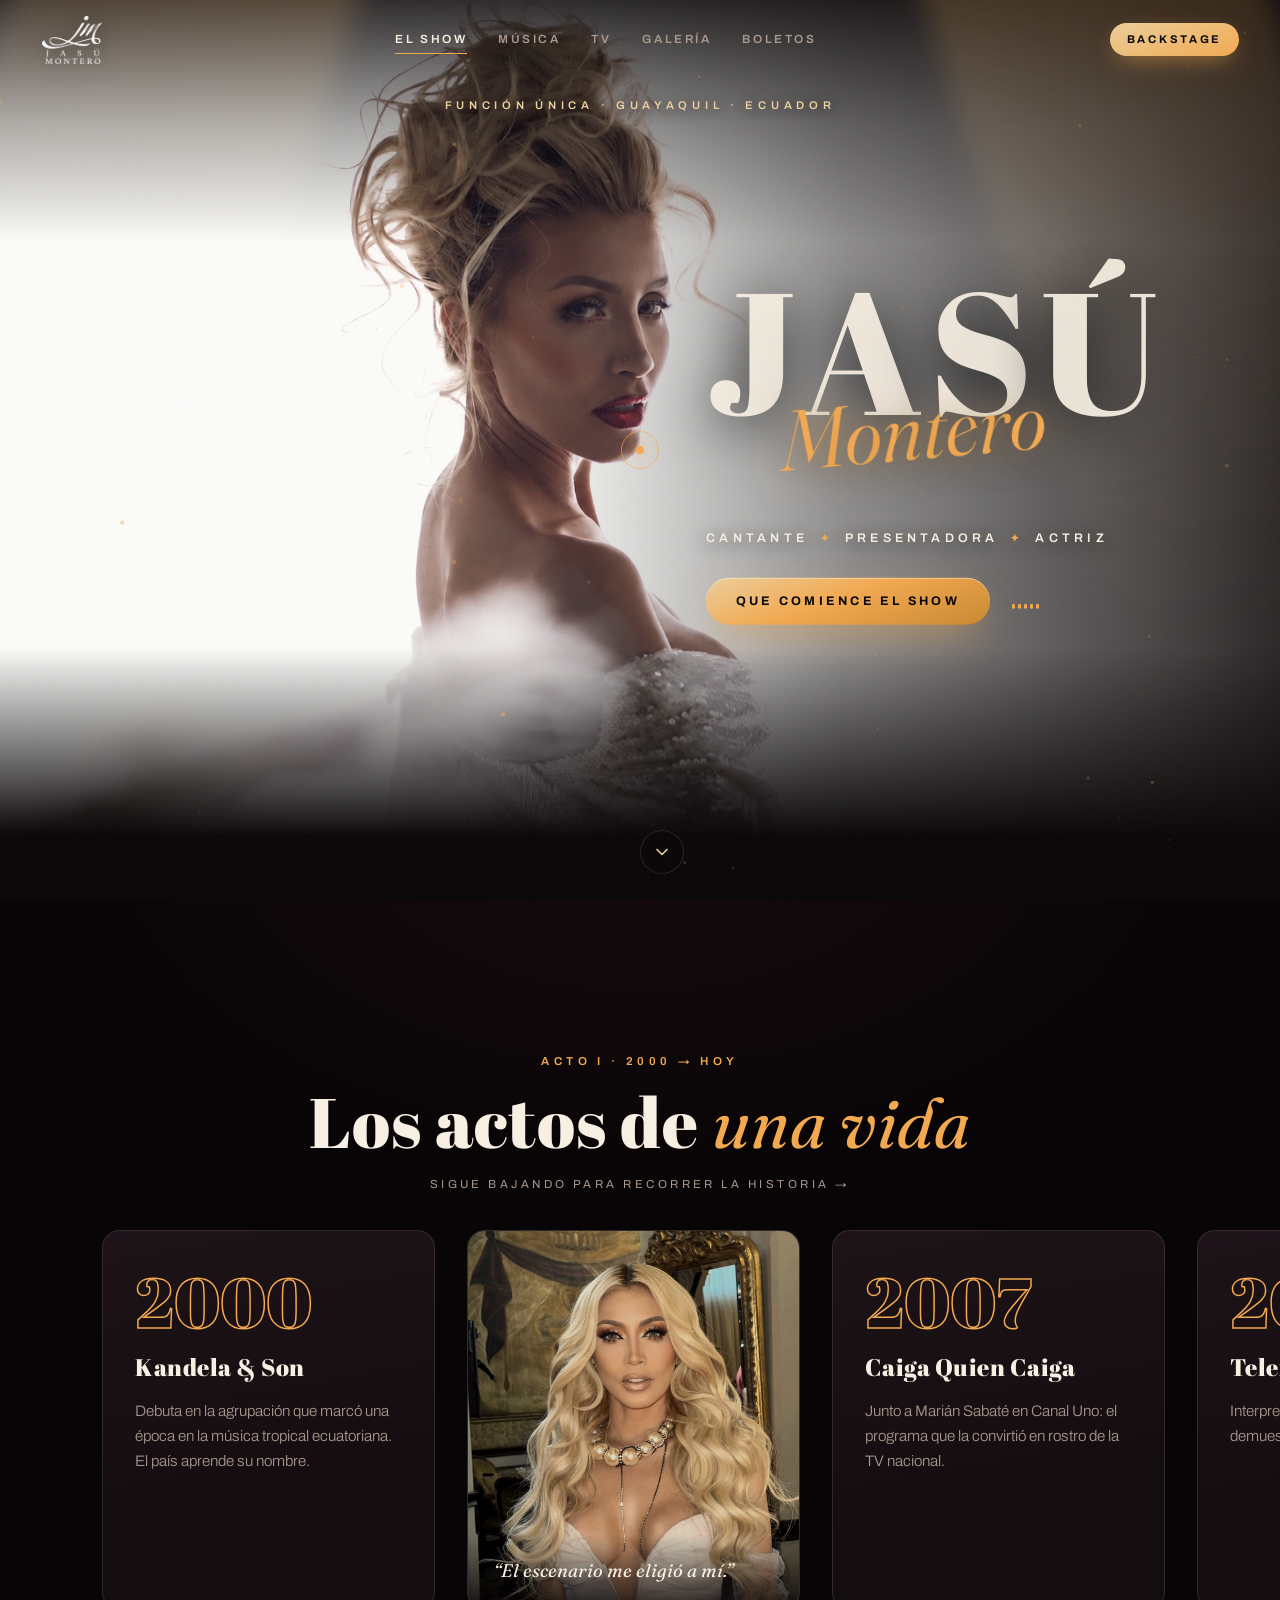
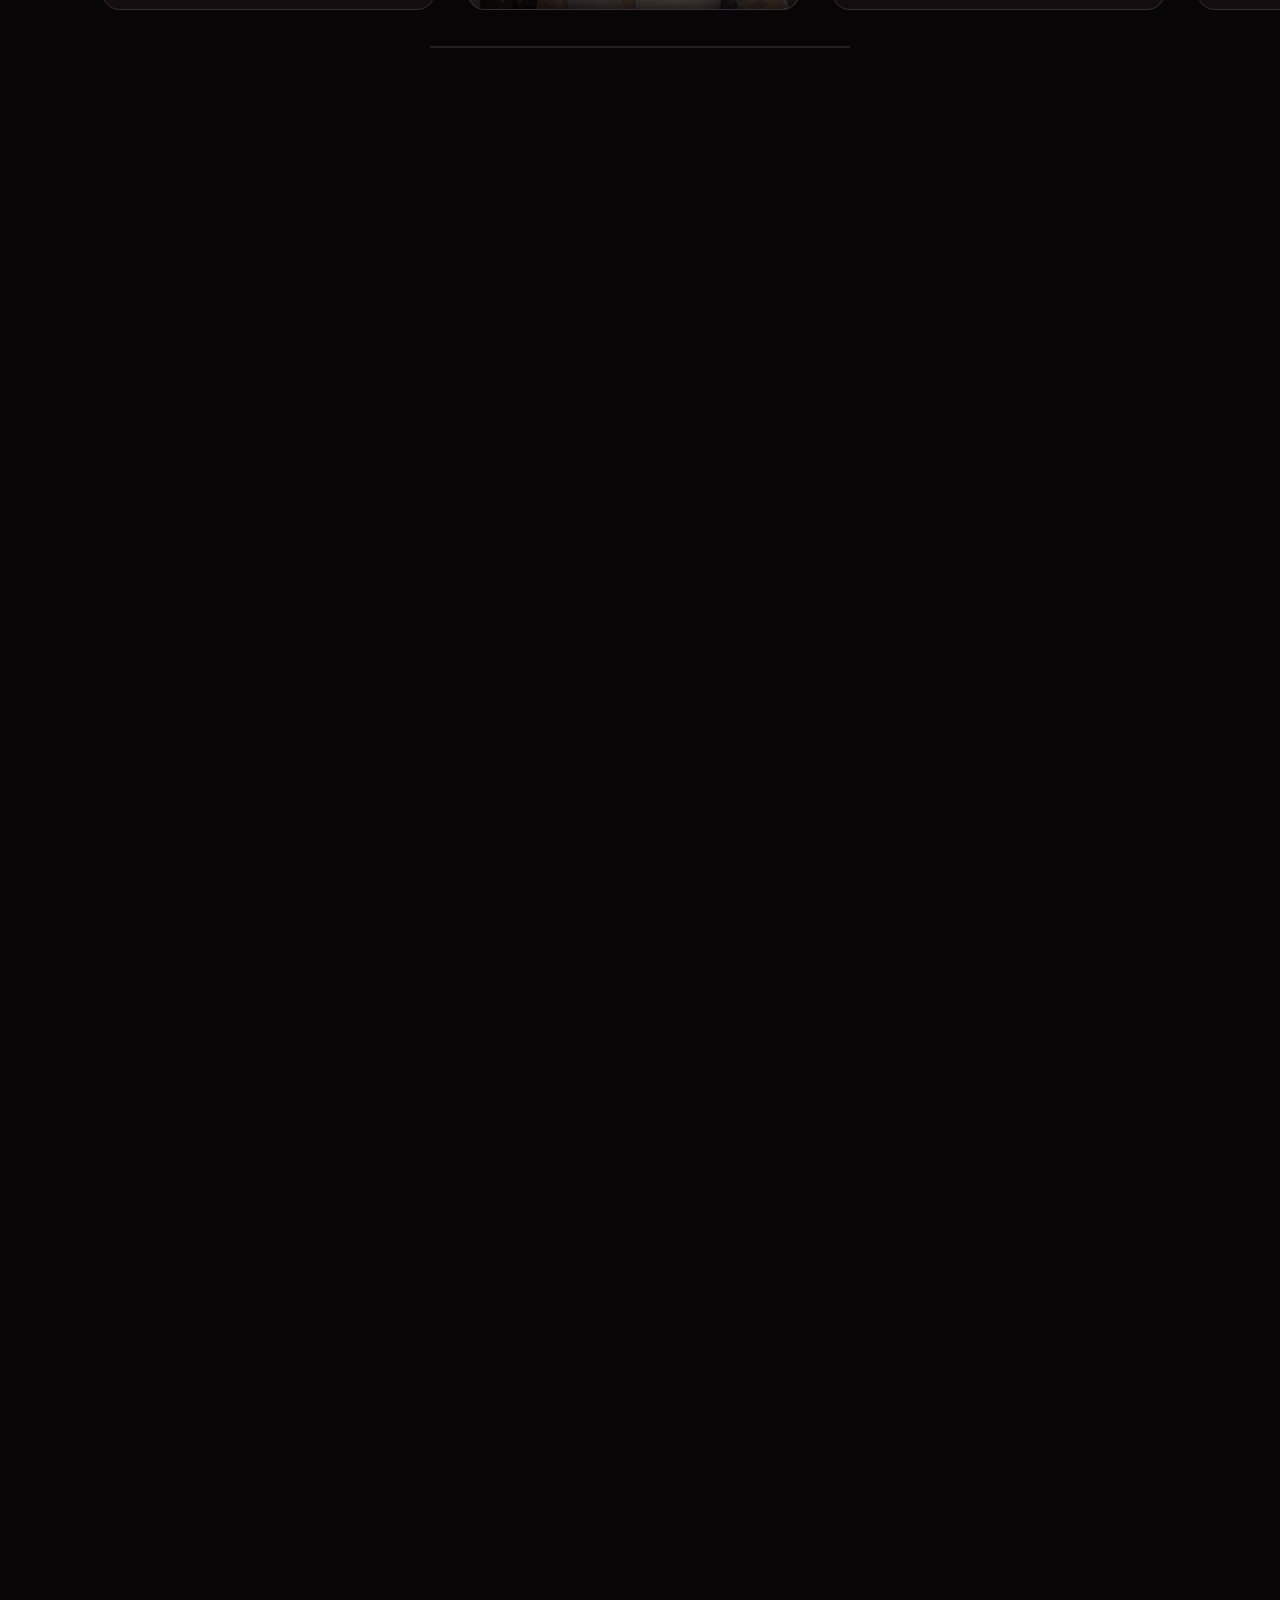
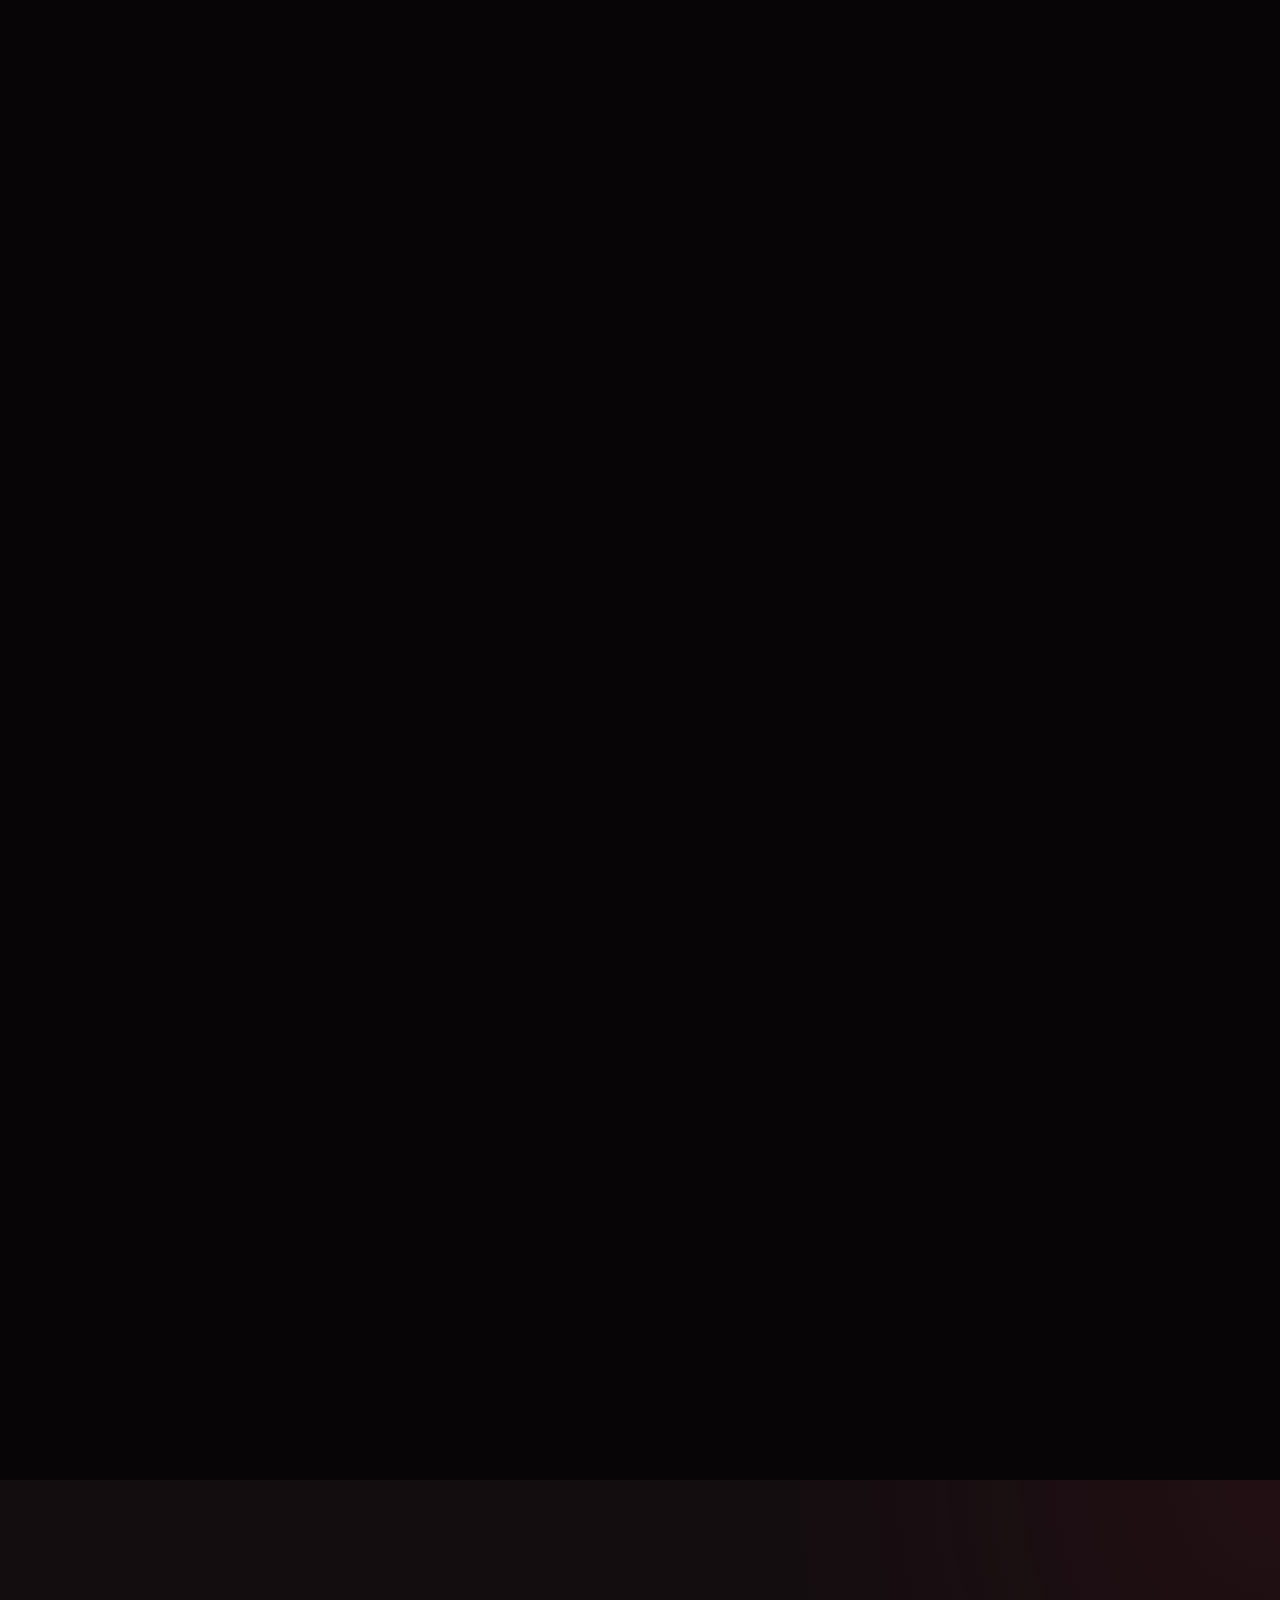
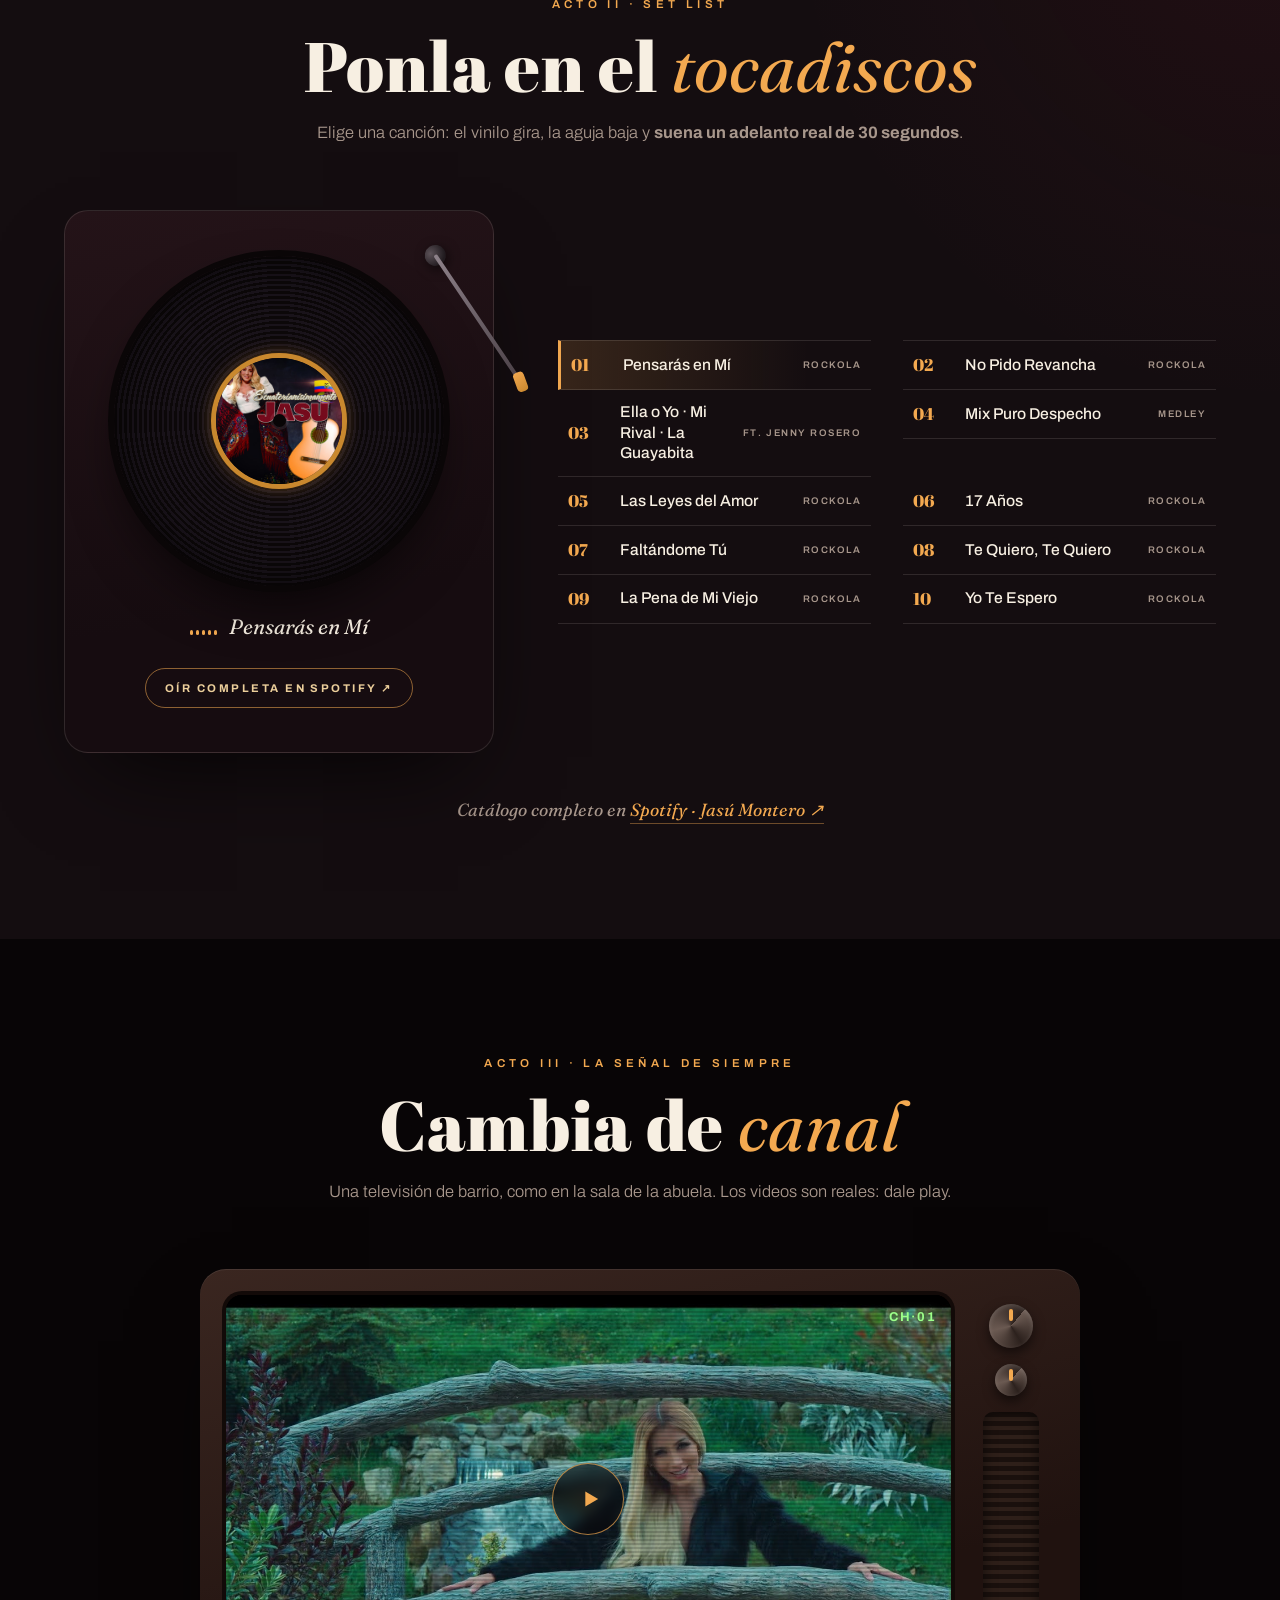
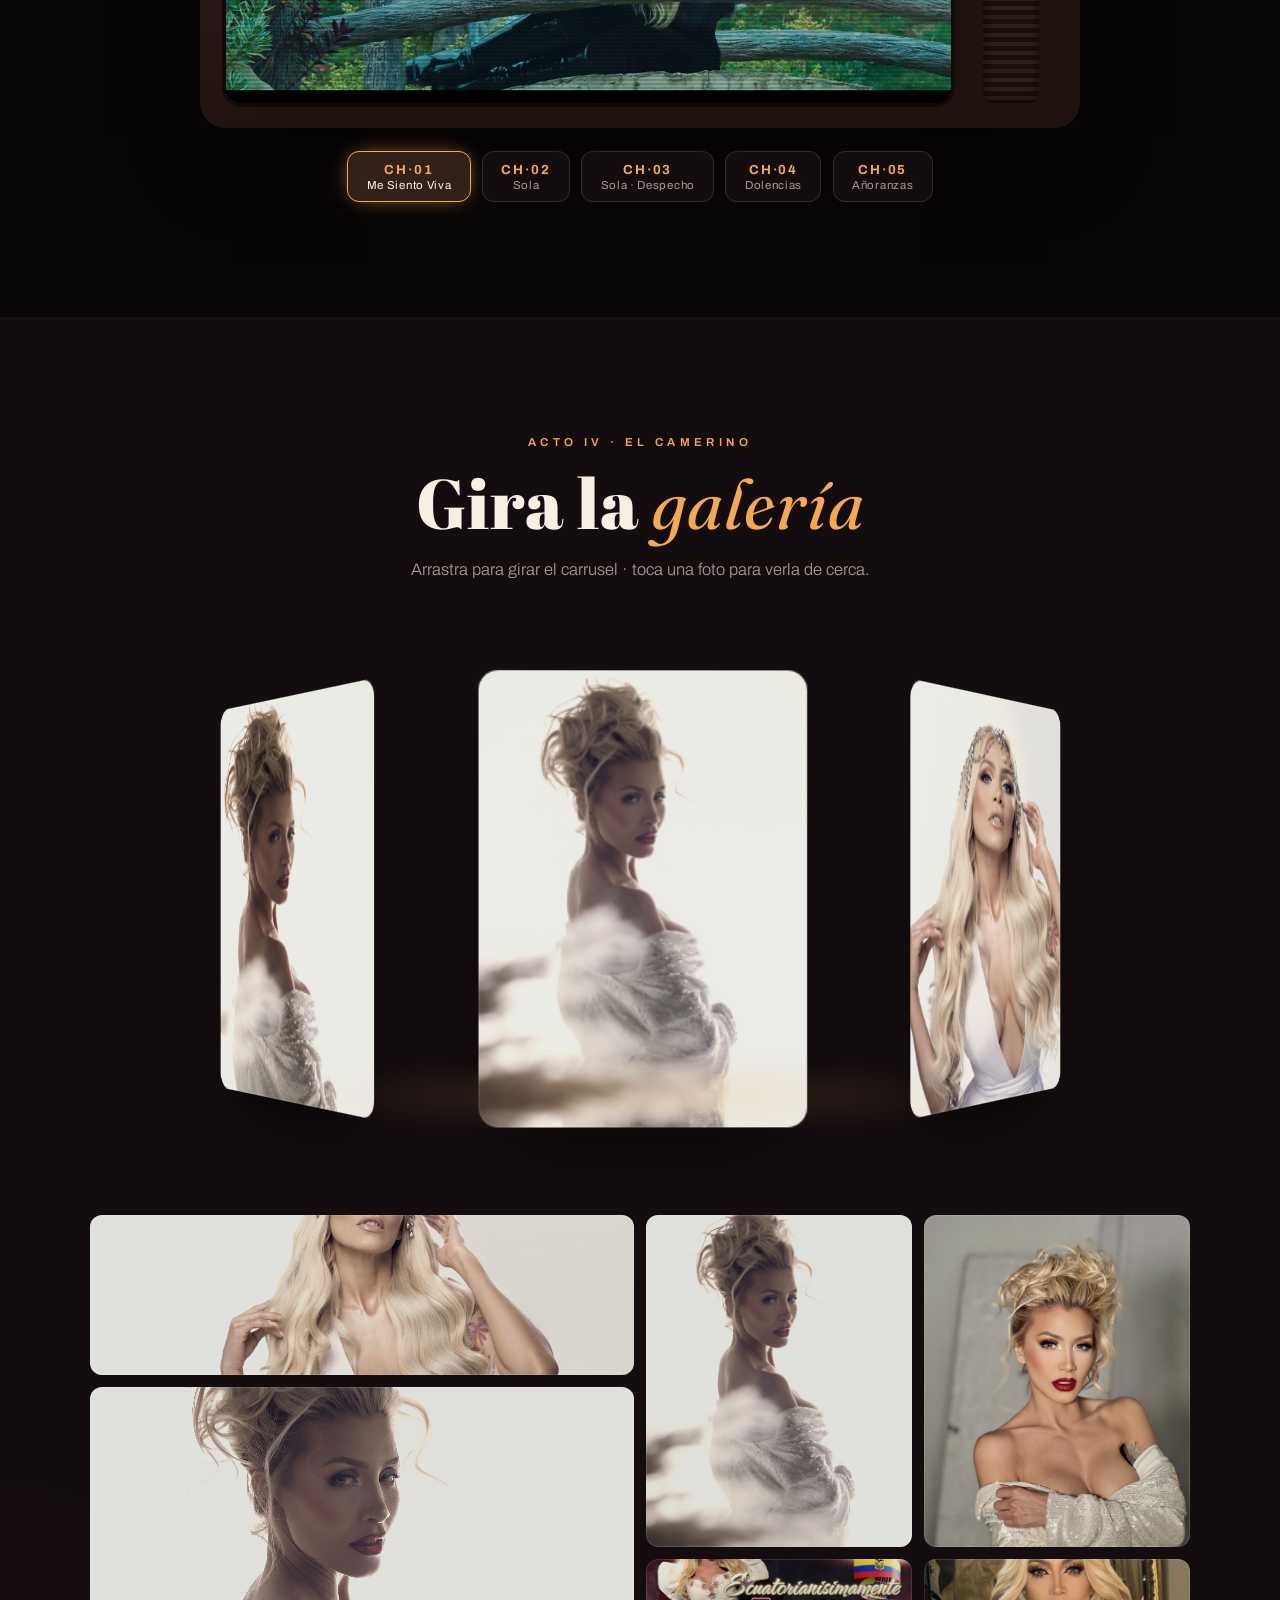
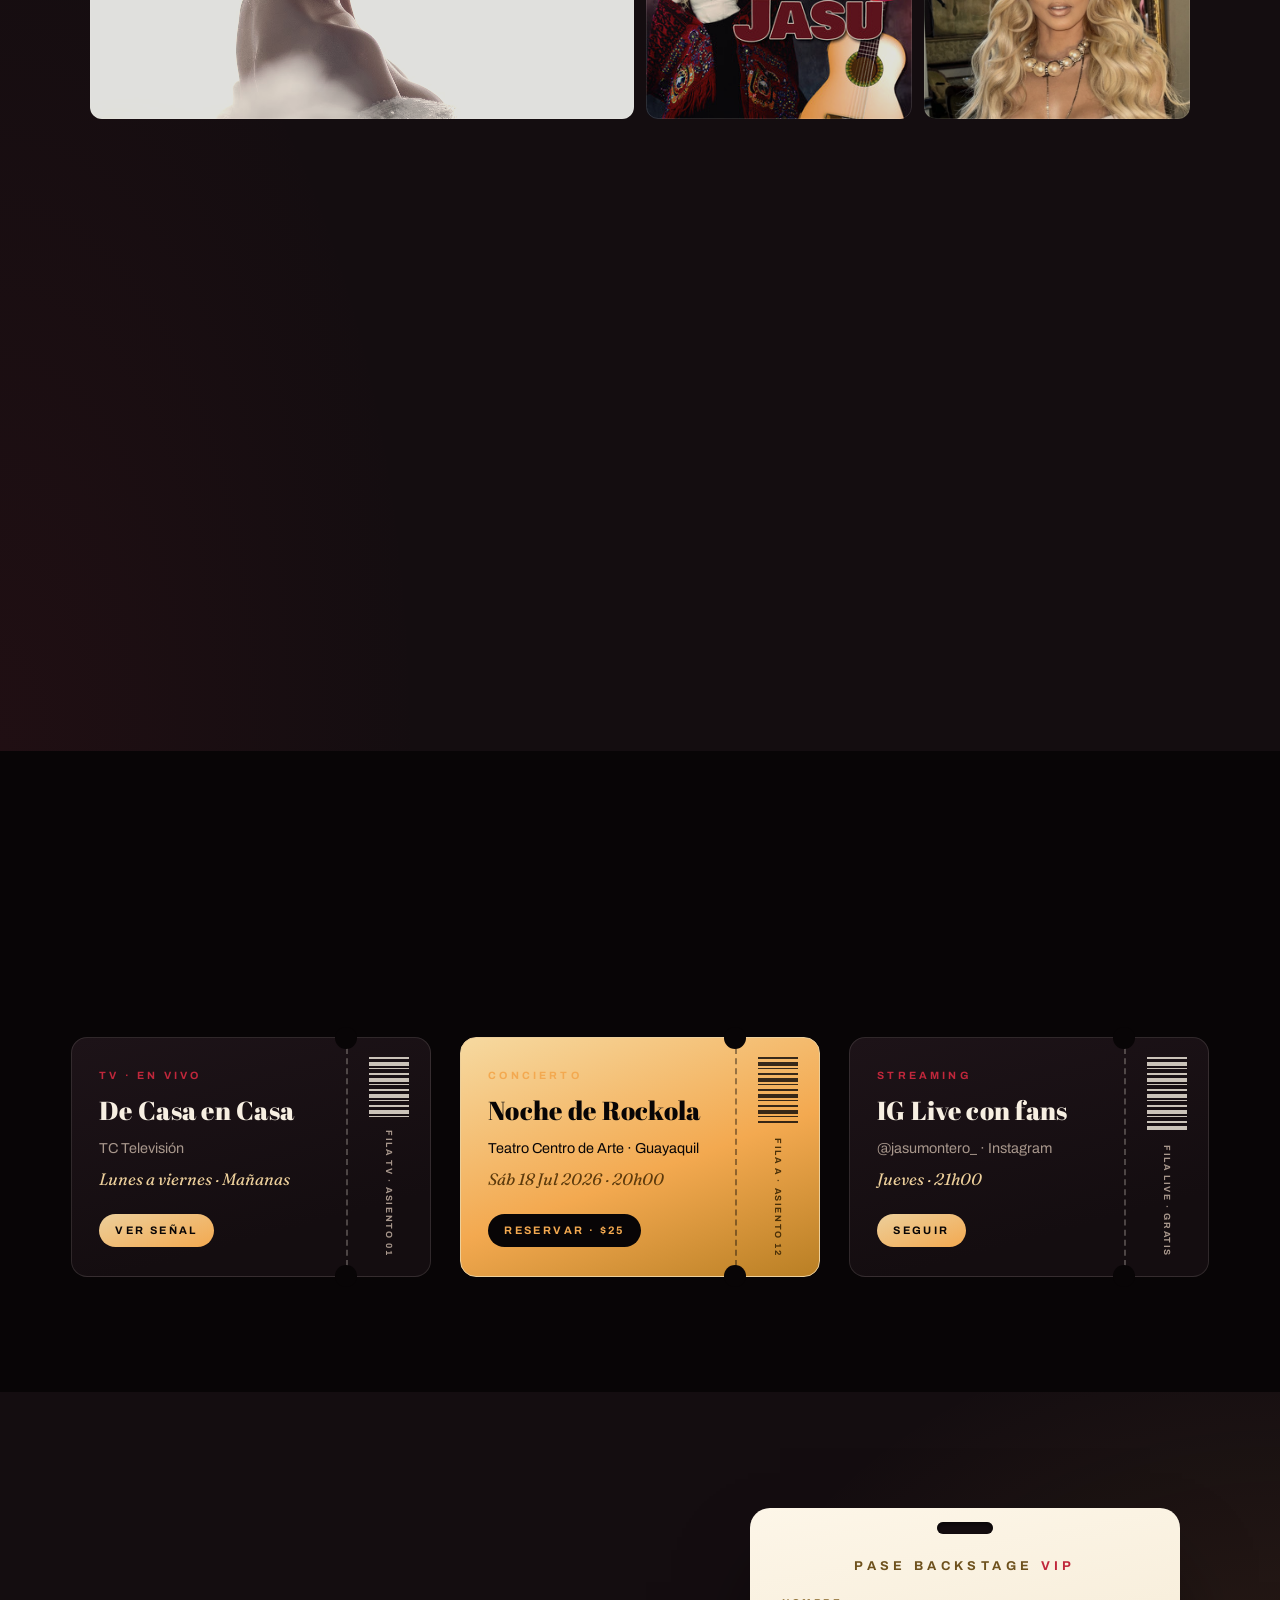
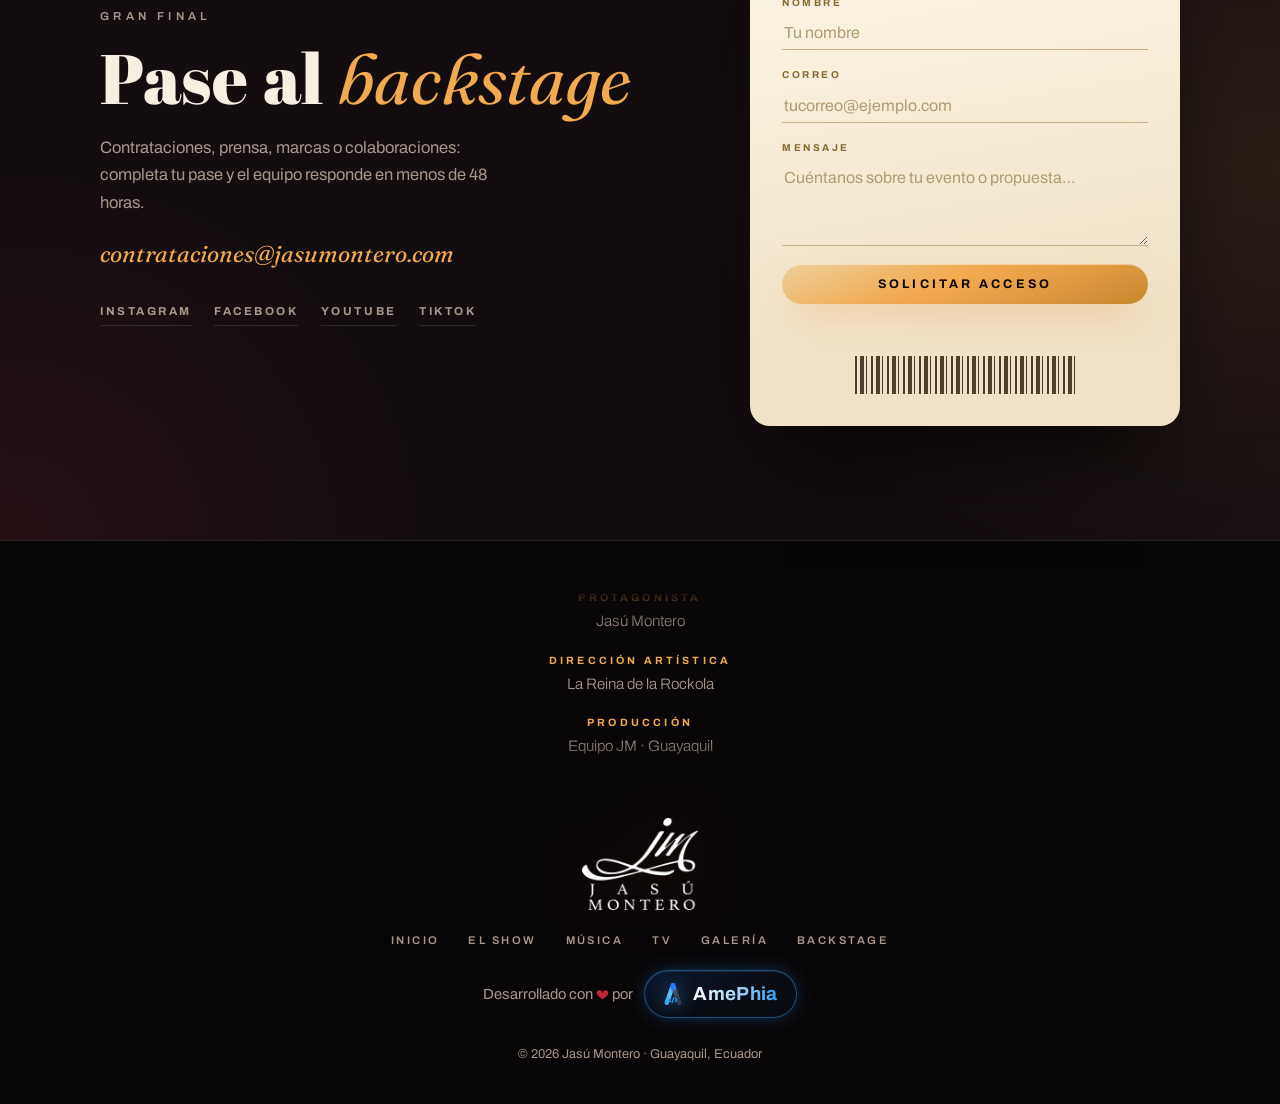
==== index.html @ 93bb66f2 "Pie: AmePhia protagonista en insignia luminosa, copyright debajo Dos líneas: «Desarrollado con ♥ por" ====
<!DOCTYPE html>
<html lang="es">
<head>
  <meta charset="UTF-8">
  <meta name="viewport" content="width=device-width, initial-scale=1.0">
  <title>Jasú Montero — Sitio Oficial · Cantante · Presentadora · Actriz</title>
  <meta name="description" content="Jasú Montero como nunca la viste: una función de gala interactiva. Música en vinilo, TV retro, galería 3D y boletos para el show.">
  <meta property="og:title" content="Jasú Montero — La Función">
  <meta property="og:description" content="El show interactivo de la voz de la rockola ecuatoriana.">
  <meta property="og:image" content="assets/img/jasu-completa.jpg">

  <link rel="preconnect" href="https://fonts.googleapis.com">
  <link rel="preconnect" href="https://fonts.gstatic.com" crossorigin>
  <link href="https://fonts.googleapis.com/css2?family=Abril+Fatface&family=Fraunces:ital,opsz,wght@0,9..144,300..700;1,9..144,300..700&family=Archivo:wght@300;400;500;600;700&display=swap" rel="stylesheet">
  <link rel="stylesheet" href="style.css?v=4">
  <link rel="icon" href="data:image/svg+xml,<svg xmlns='http://www.w3.org/2000/svg' viewBox='0 0 100 100'><text y='.9em' font-size='90'>🎭</text></svg>">
</head>
<body data-loading>

  <!-- ════════ TELÓN DE APERTURA ════════ -->
  <div class="loader" id="loader" aria-hidden="true">
    <div class="loader__curtain loader__curtain--l"></div>
    <div class="loader__curtain loader__curtain--r"></div>
    <div class="loader__center">
      <img class="loader__logo" src="assets/img/jasu-logo-blanco.png" alt="Jasú Montero">
      <p class="loader__count" id="loaderCount">0</p>
      <p class="loader__title">La función está por comenzar</p>
    </div>
  </div>

  <!-- Cursor reflector (solo desktop) -->
  <div class="cursor" id="cursorDot" aria-hidden="true"></div>
  <div class="cursor-ring" id="cursorRing" aria-hidden="true"></div>

  <!-- Barra de progreso de lectura -->
  <span class="progress" id="progress" aria-hidden="true"></span>

  <!-- ════════ NAV ════════ -->
  <header class="nav" id="nav">
    <a class="nav__brand" href="#inicio" aria-label="Jasú Montero — inicio"><img src="assets/img/jasu-logo-blanco.png" alt="Jasú Montero"></a>
    <nav class="nav__links" id="navLinks" aria-label="Navegación">
      <a href="#actos">El Show</a>
      <a href="#musica">Música</a>
      <a href="#tv">TV</a>
      <a href="#galeria">Galería</a>
      <a href="#boletos">Boletos</a>
    </nav>
    <div class="nav__right">
      <a class="nav__cta" href="#backstage" data-magnet>Backstage</a>
      <button class="nav__burger" id="navBurger" aria-label="Abrir menú" aria-expanded="false"><span></span><span></span></button>
    </div>
  </header>

  <main>

    <!-- ════════ ACTO 0 · ESCENARIO ════════ -->
    <section class="hero" id="inicio">
      <!-- Foto oficial a sangre completa -->
      <div class="hero__bg" aria-hidden="true">
        <img src="assets/img/jasu-completa.jpg" alt="" fetchpriority="high">
      </div>

      <canvas class="hero__dust" id="dust" aria-hidden="true"></canvas>
      <span class="hero__beam hero__beam--l" aria-hidden="true"></span>
      <span class="hero__beam hero__beam--r" aria-hidden="true"></span>

      <p class="hero__kicker">Función única · Guayaquil · Ecuador</p>

      <div class="hero__name">
        <h1 class="hero__caps" id="titleBack" aria-label="Jasú">Jasú</h1>
        <p class="hero__script" id="titleFront" aria-label="Montero">Montero</p>
        <p class="hero__roles">Cantante <i>✦</i> Presentadora <i>✦</i> Actriz</p>
        <div class="hero__cta">
          <a href="#actos" class="btn-gala" data-magnet>Que comience el show</a>
          <div class="eq is-on" aria-hidden="true"><span></span><span></span><span></span><span></span><span></span></div>
        </div>
      </div>

      <a class="hero__down" href="#actos" aria-label="Bajar al show">
        <svg viewBox="0 0 24 24" fill="none" stroke="currentColor" stroke-width="2" stroke-linecap="round" stroke-linejoin="round"><path d="M6 9l6 6 6-6"/></svg>
      </a>
    </section>

    <!-- ════════ ACTO I · LA CARRERA (tira horizontal fijada) ════════ -->
    <section class="acts" id="actos">
      <div class="acts__sticky">
        <header class="acts__head">
          <p class="kicker">Acto I · 2000 → hoy</p>
          <h2 class="title-xl">Los actos de <em>una vida</em></h2>
          <p class="acts__hint" aria-hidden="true">Sigue bajando para recorrer la historia →</p>
        </header>

        <div class="acts__track" id="actsTrack">
          <article class="era">
            <span class="era__year">2000</span>
            <h3>Kandela &amp; Son</h3>
            <p>Debuta en la agrupación que marcó una época en la música tropical ecuatoriana. El país aprende su nombre.</p>
          </article>

          <figure class="era era--photo">
            <img src="assets/img/jasu-look-espejo.jpg" alt="Jasú Montero en camerino" loading="lazy">
            <figcaption>“El escenario me eligió a mí.”</figcaption>
          </figure>

          <article class="era">
            <span class="era__year">2007</span>
            <h3>Caiga Quien Caiga</h3>
            <p>Junto a Marián Sabaté en Canal Uno: el programa que la convirtió en rostro de la TV nacional.</p>
          </article>

          <article class="era">
            <span class="era__year">2009</span>
            <h3>Telenovela “Kandela”</h3>
            <p>Interpreta a Jasú Cervantes. La cantante demuestra que también es actriz.</p>
          </article>

          <figure class="era era--photo">
            <img src="assets/img/jasu-look-rojo.jpg" alt="Jasú Montero entre bastidores" loading="lazy">
            <figcaption>Luces, cámara… y sabor.</figcaption>
          </figure>

          <article class="era">
            <span class="era__year">2014</span>
            <h3>Las Tr3s</h3>
            <p>El trío con Jordana Doylet y Dora West firma con Universal Music. Nuevos escenarios, nueva era.</p>
          </article>

          <article class="era">
            <span class="era__year">2016</span>
            <h3>De Casa en Casa</h3>
            <p>Se une al matinal de TC Televisión y desde entonces entra, cada mañana, a los hogares del Ecuador.</p>
          </article>

          <article class="era era--final">
            <span class="era__year">Hoy</span>
            <h3>La Reina de la Rockola</h3>
            <p>“Me Siento Viva”, “Sola”, “Egoísta”, “Antídoto”… la carrera solista con sello propio. Y esto recién empieza.</p>
            <a class="btn-gala btn-gala--sm" href="#musica" data-magnet>Escuchar ahora</a>
          </article>
        </div>

        <span class="acts__bar" aria-hidden="true"><i id="actsBar"></i></span>
      </div>
    </section>

    <!-- ════════ ACTO II · TORNAMESA ════════ -->
    <section class="deck" id="musica">
      <header class="sec-head">
        <p class="kicker">Acto II · Set list</p>
        <h2 class="title-xl">Ponla en el <em>tocadiscos</em></h2>
        <p class="sec-head__sub">Elige una canción: el vinilo gira, la aguja baja y <strong>suena un adelanto real de 30 segundos</strong>.</p>
      </header>

      <div class="deck__grid">
        <div class="deck__table" id="turntable">
          <div class="vinyl" id="vinyl">
            <img class="vinyl__label" id="vinylLabel" src="assets/img/cover-5ENSrENQXPd5vJRsTKC2mO.jpg" alt="">
            <span class="vinyl__hole" aria-hidden="true"></span>
          </div>
          <span class="tonearm" id="tonearm" aria-hidden="true"><i></i></span>
          <p class="deck__nowplaying"><span class="eq" id="deckEq" aria-hidden="true"><span></span><span></span><span></span><span></span><span></span></span> <span id="nowTitle">Pensarás en Mí</span></p>
          <div class="deck__actions">
            <a class="btn-spotify" id="openSpotify" href="https://open.spotify.com/track/5ENSrENQXPd5vJRsTKC2mO" target="_blank" rel="noopener" data-magnet>Oír completa en Spotify ↗</a>
          </div>
        </div>

        <!-- Audio: adelantos de 30 s del catálogo público de Spotify (solo demo) -->
        <ol class="setlist" id="setlist">
          <li><button class="setlist__row is-active" data-audio="assets/audio/preview-5ENSrENQXPd5vJRsTKC2mO.mp3" data-spotify="5ENSrENQXPd5vJRsTKC2mO" data-cover="assets/img/cover-5ENSrENQXPd5vJRsTKC2mO.jpg"><b>01</b><span>Pensarás en Mí</span><small>Rockola</small></button></li>
          <li><button class="setlist__row" data-audio="assets/audio/preview-1rrhXsqoV1PThkzeXIDqwC.mp3" data-spotify="1rrhXsqoV1PThkzeXIDqwC" data-cover="assets/img/cover-1rrhXsqoV1PThkzeXIDqwC.jpg"><b>02</b><span>No Pido Revancha</span><small>Rockola</small></button></li>
          <li><button class="setlist__row" data-audio="assets/audio/preview-3gxCRVsxucTW6cRqtmPitv.mp3" data-spotify="3gxCRVsxucTW6cRqtmPitv" data-cover="assets/img/cover-3gxCRVsxucTW6cRqtmPitv.jpg"><b>03</b><span>Ella o Yo · Mi Rival · La Guayabita</span><small>ft. Jenny Rosero</small></button></li>
          <li><button class="setlist__row" data-audio="assets/audio/preview-646jgrttEv6iDk1CYdEQwc.mp3" data-spotify="646jgrttEv6iDk1CYdEQwc" data-cover="assets/img/cover-646jgrttEv6iDk1CYdEQwc.jpg"><b>04</b><span>Mix Puro Despecho</span><small>Medley</small></button></li>
          <li><button class="setlist__row" data-audio="assets/audio/preview-5lbm3JBqY7RzsP1nCIHbTt.mp3" data-spotify="5lbm3JBqY7RzsP1nCIHbTt" data-cover="assets/img/cover-5lbm3JBqY7RzsP1nCIHbTt.jpg"><b>05</b><span>Las Leyes del Amor</span><small>Rockola</small></button></li>
          <li><button class="setlist__row" data-audio="assets/audio/preview-3Vmql8dvAooHyyM9e5IhOz.mp3" data-spotify="3Vmql8dvAooHyyM9e5IhOz" data-cover="assets/img/cover-3Vmql8dvAooHyyM9e5IhOz.jpg"><b>06</b><span>17 Años</span><small>Rockola</small></button></li>
          <li><button class="setlist__row" data-audio="assets/audio/preview-5gxmOB9Da7h5KBkdiJ6qnP.mp3" data-spotify="5gxmOB9Da7h5KBkdiJ6qnP" data-cover="assets/img/cover-5gxmOB9Da7h5KBkdiJ6qnP.jpg"><b>07</b><span>Faltándome Tú</span><small>Rockola</small></button></li>
          <li><button class="setlist__row" data-audio="assets/audio/preview-4vXv7IL3TFHIUBAyX0VLAs.mp3" data-spotify="4vXv7IL3TFHIUBAyX0VLAs" data-cover="assets/img/cover-4vXv7IL3TFHIUBAyX0VLAs.jpg"><b>08</b><span>Te Quiero, Te Quiero</span><small>Rockola</small></button></li>
          <li><button class="setlist__row" data-audio="assets/audio/preview-7vYjZiM6zJnZ8QVIsdT60y.mp3" data-spotify="7vYjZiM6zJnZ8QVIsdT60y" data-cover="assets/img/cover-7vYjZiM6zJnZ8QVIsdT60y.jpg"><b>09</b><span>La Pena de Mi Viejo</span><small>Rockola</small></button></li>
          <li><button class="setlist__row" data-audio="assets/audio/preview-28wF7ECVL7RbqwxLyugJZh.mp3" data-spotify="28wF7ECVL7RbqwxLyugJZh" data-cover="assets/img/cover-28wF7ECVL7RbqwxLyugJZh.jpg"><b>10</b><span>Yo Te Espero</span><small>Rockola</small></button></li>
        </ol>
      </div>

      <p class="deck__spotify-cta">Catálogo completo en
        <a href="https://open.spotify.com/artist/5JsuwL8y8HYp6xwAgBlFYM" target="_blank" rel="noopener">Spotify · Jasú Montero ↗</a>
      </p>
    </section>

    <!-- ════════ ACTO III · LA TV ════════ -->
    <section class="tvland" id="tv">
      <header class="sec-head">
        <p class="kicker">Acto III · La señal de siempre</p>
        <h2 class="title-xl">Cambia de <em>canal</em></h2>
        <p class="sec-head__sub">Una televisión de barrio, como en la sala de la abuela. Los videos son reales: dale play.</p>
      </header>

      <div class="tv" data-tilt-off>
        <div class="tv__body">
          <div class="tv__screen" id="tvScreen">
            <img src="assets/img/video-D9d9pfnqhno.jpg" alt="Canal 1: Me Siento Viva" id="tvThumb">
            <span class="tv__static" id="tvStatic" aria-hidden="true"></span>
            <span class="tv__scanlines" aria-hidden="true"></span>
            <button class="tv__play" id="tvPlay" aria-label="Reproducir video del canal actual"><svg viewBox="0 0 24 24" fill="currentColor"><path d="M8 5.5v13l11-6.5z"/></svg></button>
            <span class="tv__osd" id="tvOsd" aria-hidden="true">CH·01</span>
          </div>
          <div class="tv__panel">
            <span class="tv__knob" aria-hidden="true"></span>
            <span class="tv__knob tv__knob--sm" aria-hidden="true"></span>
            <span class="tv__speaker" aria-hidden="true"></span>
          </div>
        </div>
        <div class="tv__channels" id="tvChannels" role="group" aria-label="Canales">
          <button class="is-active" data-video="D9d9pfnqhno" data-title="Me Siento Viva"><b>CH·01</b><span>Me Siento Viva</span></button>
          <button data-video="3-o8DnsMhy4" data-title="Sola"><b>CH·02</b><span>Sola</span></button>
          <button data-video="I5m-soOpREM" data-title="Sola (Despecho)"><b>CH·03</b><span>Sola · Despecho</span></button>
          <button data-video="Hvkt6ABrq0g" data-title="Dolencias"><b>CH·04</b><span>Dolencias</span></button>
          <button data-video="5gxNZZWFoOA" data-title="Añoranzas"><b>CH·05</b><span>Añoranzas</span></button>
        </div>
      </div>
    </section>

    <!-- ════════ ACTO IV · GALERÍA 3D ════════ -->
    <section class="ringland" id="galeria">
      <header class="sec-head">
        <p class="kicker">Acto IV · El camerino</p>
        <h2 class="title-xl">Gira la <em>galería</em></h2>
        <p class="sec-head__sub">Arrastra para girar el carrusel · toca una foto para verla de cerca.</p>
      </header>

      <div class="ring-stage" id="ringStage">
        <div class="ring" id="ring">
          <!-- REEMPLAZAR: fotos oficiales -->
          <button class="ring__item" style="--i:0"><img src="assets/img/jasu-look-blanco.jpg" alt="Sesión blanca — retrato completo"></button>
          <button class="ring__item" style="--i:1"><img src="assets/img/jasu-look-diosa.jpg" alt="Sesión con tocado de joyas"></button>
          <button class="ring__item" style="--i:2"><img src="assets/img/jasu-look-negro.jpg" alt="Vestido negro sobre fondo azul"></button>
          <button class="ring__item" style="--i:3"><img src="assets/img/jasu-look-espejo.jpg" alt="Camerino con espejo dorado"></button>
          <button class="ring__item" style="--i:4"><img src="assets/img/jasu-look-nube.jpg" alt="Entre telas blancas"></button>
          <button class="ring__item" style="--i:5"><img src="assets/img/jasu-look-rojo.jpg" alt="Labios rojos entre bastidores"></button>
          <button class="ring__item" style="--i:6"><img src="assets/img/jasu-retrato.jpg" alt="Sesión editorial"></button>
          <button class="ring__item" style="--i:7"><img src="assets/img/jasu-completa.jpg" alt="Sesión blanca — plano amplio"></button>
        </div>
      </div>

      <!-- Mosaico: todas las fotos en cuadrados grandes, medianos y pequeños -->
      <div class="mosaic" id="mosaic" aria-label="Todas las fotos">
        <button class="mosaic__item mosaic__item--wide"><img src="assets/img/jasu-look-diosa.jpg" alt="Sesión con tocado de joyas" loading="lazy"></button>
        <button class="mosaic__item mosaic__item--tall"><img src="assets/img/jasu-look-blanco.jpg" alt="Sesión blanca — retrato completo" loading="lazy"></button>
        <button class="mosaic__item mosaic__item--big"><img src="assets/img/jasu-retrato.jpg" alt="Jasú Montero — sesión editorial" loading="lazy"></button>
        <button class="mosaic__item mosaic__item--tall"><img src="assets/img/jasu-look-rojo.jpg" alt="Labios rojos entre bastidores" loading="lazy"></button>
        <button class="mosaic__item"><img src="assets/img/cover-5ENSrENQXPd5vJRsTKC2mO.jpg" alt="Portada: Pensarás en Mí" loading="lazy"></button>
        <button class="mosaic__item mosaic__item--wide"><img src="assets/img/jasu-look-nube.jpg" alt="Entre telas blancas" loading="lazy"></button>
        <button class="mosaic__item"><img src="assets/img/jasu-look-espejo.jpg" alt="Camerino con espejo dorado" loading="lazy"></button>
        <button class="mosaic__item mosaic__item--tall"><img src="assets/img/jasu-look-negro.jpg" alt="Vestido negro sobre fondo azul" loading="lazy"></button>
        <button class="mosaic__item"><img src="assets/img/video-D9d9pfnqhno.jpg" alt="Rodaje de Me Siento Viva" loading="lazy"></button>
        <button class="mosaic__item mosaic__item--wide"><img src="assets/img/jasu-completa.jpg" alt="Sesión blanca — plano amplio" loading="lazy"></button>
        <button class="mosaic__item"><img src="assets/img/cover-28wF7ECVL7RbqwxLyugJZh.jpg" alt="Portada: Yo Te Espero" loading="lazy"></button>
        <button class="mosaic__item"><img src="assets/img/video-5gxNZZWFoOA.jpg" alt="Añoranzas de Mi Tierra" loading="lazy"></button>
      </div>
    </section>

    <!-- ════════ ACTO V · BOLETOS ════════ -->
    <section class="tickets" id="boletos">
      <header class="sec-head">
        <p class="kicker">Acto V · Agenda</p>
        <h2 class="title-xl">Tu <em>boleto</em> de entrada</h2>
      </header>

      <div class="tickets__row">
        <!-- Fechas de ejemplo: actualizar con la agenda real -->
        <article class="ticket" data-tilt>
          <div class="ticket__main">
            <p class="ticket__tag">TV · En vivo</p>
            <h3>De Casa en Casa</h3>
            <p class="ticket__where">TC Televisión</p>
            <p class="ticket__when">Lunes a viernes · Mañanas</p>
            <a class="ticket__btn" href="https://www.tctelevision.com/" target="_blank" rel="noopener" data-magnet>Ver señal</a>
          </div>
          <div class="ticket__stub">
            <span class="ticket__barcode" aria-hidden="true"></span>
            <span class="ticket__seat">FILA TV · ASIENTO 01</span>
          </div>
        </article>

        <article class="ticket ticket--gold" data-tilt>
          <div class="ticket__main">
            <p class="ticket__tag">Concierto</p>
            <h3>Noche de Rockola</h3>
            <p class="ticket__where">Teatro Centro de Arte · Guayaquil</p>
            <p class="ticket__when">Sáb 18 Jul 2026 · 20h00</p>
            <a class="ticket__btn" href="#backstage" data-magnet>Reservar · $25</a>
          </div>
          <div class="ticket__stub">
            <span class="ticket__barcode" aria-hidden="true"></span>
            <span class="ticket__seat">FILA A · ASIENTO 12</span>
          </div>
        </article>

        <article class="ticket" data-tilt>
          <div class="ticket__main">
            <p class="ticket__tag">Streaming</p>
            <h3>IG Live con fans</h3>
            <p class="ticket__where">@jasumontero_ · Instagram</p>
            <p class="ticket__when">Jueves · 21h00</p>
            <a class="ticket__btn" href="https://www.instagram.com/jasumontero_/" target="_blank" rel="noopener" data-magnet>Seguir</a>
          </div>
          <div class="ticket__stub">
            <span class="ticket__barcode" aria-hidden="true"></span>
            <span class="ticket__seat">FILA LIVE · GRATIS</span>
          </div>
        </article>
      </div>
    </section>

    <!-- ════════ FINAL · BACKSTAGE ════════ -->
    <section class="backstage" id="backstage">
      <div class="backstage__grid">
        <div class="backstage__copy">
          <p class="kicker">Gran final</p>
          <h2 class="title-xl">Pase al <em>backstage</em></h2>
          <p>Contrataciones, prensa, marcas o colaboraciones:
          completa tu pase y el equipo responde en menos de 48 horas.</p>
          <p class="backstage__mail">contrataciones@jasumontero.com</p>
          <div class="backstage__socials">
            <a href="https://www.instagram.com/jasumontero_/" target="_blank" rel="noopener">Instagram</a>
            <a href="https://www.facebook.com/jasumontero" target="_blank" rel="noopener">Facebook</a>
            <a href="https://www.youtube.com/@JasuMonteroOficial" target="_blank" rel="noopener">YouTube</a>
            <a href="https://www.tiktok.com/@jasumontero_" target="_blank" rel="noopener">TikTok</a>
          </div>
        </div>

        <!-- Sin backend: abre el correo del visitante (ver README para Formspree) -->
        <form class="pass" id="passForm" data-mailto="contrataciones@jasumontero.com" data-tilt>
          <span class="pass__hole" aria-hidden="true"></span>
          <p class="pass__head">Pase Backstage <b>VIP</b></p>
          <label class="pass__field">
            <span>Nombre</span>
            <input type="text" name="nombre" required placeholder="Tu nombre" autocomplete="name">
          </label>
          <label class="pass__field">
            <span>Correo</span>
            <input type="email" name="email" required placeholder="tucorreo@ejemplo.com" autocomplete="email">
          </label>
          <label class="pass__field">
            <span>Mensaje</span>
            <textarea name="mensaje" rows="4" required placeholder="Cuéntanos sobre tu evento o propuesta…"></textarea>
          </label>
          <button type="submit" class="btn-gala btn-gala--full" data-magnet>Solicitar acceso</button>
          <p class="pass__note" id="passNote" role="status" aria-live="polite"></p>
          <span class="ticket__barcode pass__barcode" aria-hidden="true"></span>
        </form>
      </div>
    </section>
  </main>

  <!-- ════════ CRÉDITOS ════════ -->
  <footer class="credits">
    <div class="credits__roll" aria-hidden="true">
      <ul id="creditsList">
        <li><b>Protagonista</b> Jasú Montero</li>
        <li><b>Dirección artística</b> La Reina de la Rockola</li>
        <li><b>Producción</b> Equipo JM · Guayaquil</li>
        <li><b>Música</b> Me Siento Viva · Sola · Egoísta · Antídoto</li>
        <li><b>Televisión</b> De Casa en Casa · TC</li>
        <li><b>Agradecimientos</b> A todo el público del Ecuador ♥</li>
      </ul>
    </div>
    <div class="credits__base">
      <p class="credits__brand"><img src="assets/img/jasu-logo-blanco.png" alt="Jasú Montero"></p>
      <nav class="credits__nav" aria-label="Pie">
        <a href="#inicio">Inicio</a><a href="#actos">El Show</a><a href="#musica">Música</a>
        <a href="#tv">TV</a><a href="#galeria">Galería</a><a href="#backstage">Backstage</a>
      </nav>
      <div class="credits__made">
        <span>Desarrollado con <svg class="credits__heart" viewBox="0 0 24 24" aria-label="amor" role="img"><path d="M12 21s-7.6-4.7-10.1-9.3C.3 8 2 4.7 5.4 4.2c2-.3 4 .7 5 2.4L12 9.4l1.6-2.8c1-1.7 3-2.7 5-2.4 3.4.5 5.1 3.8 3.5 7.5C19.6 16.3 12 21 12 21z" fill="currentColor"/></svg> por</span>
        <a class="credits__dev" href="https://amephia.com/" target="_blank" rel="noopener" aria-label="AmePhia Software Solutions">
          <svg class="credits__dev-mark" viewBox="0 0 100 92" aria-hidden="true">
            <defs>
              <linearGradient id="amephiaIzq" x1="0" y1="1" x2=".7" y2="0">
                <stop offset="0" stop-color="#39a8f5"/>
                <stop offset=".7" stop-color="#62c4f8"/>
                <stop offset="1" stop-color="#1f7bff"/>
              </linearGradient>
              <linearGradient id="amephiaDer" x1="0" y1="0" x2=".6" y2="1">
                <stop offset="0" stop-color="#54627a"/>
                <stop offset="1" stop-color="#2e3a4e"/>
              </linearGradient>
            </defs>
            <path d="M50 12 L26 80" stroke="url(#amephiaIzq)" stroke-width="17" stroke-linecap="round" fill="none"/>
            <path d="M50 12 L74 80" stroke="url(#amephiaDer)" stroke-width="17" stroke-linecap="round" fill="none"/>
            <path d="M50 12 L54 23" stroke="#1f7bff" stroke-width="17" stroke-linecap="round" fill="none"/>
            <g stroke="#2f9bf2" stroke-width="4.5" stroke-linecap="round" stroke-linejoin="round" fill="none">
              <polyline points="42,62 35,69 42,76"/>
              <line x1="53" y1="60" x2="47" y2="78"/>
              <polyline points="58,62 65,69 58,76"/>
            </g>
          </svg><span class="credits__dev-name">AmePhia</span>
        </a>
      </div>
      <p class="credits__legal">© <span id="year">2026</span> Jasú Montero · Guayaquil, Ecuador</p>
    </div>
  </footer>

  <!-- ════════ LIGHTBOX ════════ -->
  <div class="lightbox" id="lightbox" hidden>
    <div class="lightbox__backdrop" id="lightboxBackdrop"></div>
    <div class="lightbox__panel" role="dialog" aria-modal="true" aria-label="Visor">
      <button class="lightbox__close" id="lightboxClose" aria-label="Cerrar">✕</button>
      <div class="lightbox__content" id="lightboxContent"></div>
    </div>
  </div>

  <template id="ytTemplate">
    <iframe src="" title="Reproductor de YouTube" frameborder="0"
      allow="accelerometer; autoplay; clipboard-write; encrypted-media; gyroscope; picture-in-picture"
      allowfullscreen></iframe>
  </template>

  <script src="main.js?v=4" defer></script>
</body>
</html>
---- style.css ----
/* ═══════════════════════════════════════════════════════════════
   JASÚ MONTERO — V7 «LA FUNCIÓN»
   Una función de gala interactiva: telón, reflector que sigue al
   cursor, tornamesa de vinilo, TV retro, galería 3D y boletos.
   Tipografía: Abril Fatface · Fraunces · Archivo
   ═══════════════════════════════════════════════════════════════ */

:root {
  --display: "Abril Fatface", Georgia, serif;
  --serif: "Fraunces", Georgia, serif;
  --body: "Archivo", "Helvetica Neue", sans-serif;

  --negro: #080506;
  --carbon: #140d10;
  --carbon-2: #1d1318;
  --marfil: #f7efe2;
  --humo: #a8978c;
  --ambar: #f3a950;
  --ambar-2: #c9882e;
  --oro-suave: #eccf9b;
  --rojo: #c0273b;
  --vino: #71121f;
  --line: rgba(247, 239, 226, .12);
  --ease: cubic-bezier(.22, .61, .36, 1);
  --ease-back: cubic-bezier(.34, 1.56, .64, 1);
}

* { box-sizing: border-box; margin: 0; padding: 0; }

html { scroll-behavior: smooth; }

body {
  font-family: var(--body);
  background: var(--negro);
  color: var(--marfil);
  font-size: 16.5px;
  line-height: 1.65;
  -webkit-font-smoothing: antialiased;
  overflow-x: hidden;
}

body[data-loading] { overflow: hidden; }

/* Grano de película */
body::after {
  content: "";
  position: fixed;
  inset: 0;
  z-index: 240;
  pointer-events: none;
  opacity: .05;
  background-image: url("data:image/svg+xml,%3Csvg xmlns='http://www.w3.org/2000/svg' width='150' height='150'%3E%3Cfilter id='n'%3E%3CfeTurbulence type='fractalNoise' baseFrequency='.9' numOctaves='2'/%3E%3C/filter%3E%3Crect width='100%25' height='100%25' filter='url(%23n)'/%3E%3C/svg%3E");
}

img { display: block; max-width: 100%; }
a { color: inherit; text-decoration: none; }
button { font-family: inherit; }

::selection { background: var(--ambar); color: var(--negro); }
:focus-visible { outline: 2px solid var(--ambar); outline-offset: 3px; border-radius: 2px; }

@media (prefers-reduced-motion: reduce) {
  *, *::before, *::after { animation: none !important; transition: none !important; }
  html { scroll-behavior: auto; }
}

/* ── Tipos compartidos ─────────────────────────────────────────── */
.kicker {
  font-size: .72rem;
  font-weight: 600;
  letter-spacing: .38em;
  text-transform: uppercase;
  color: var(--ambar);
  margin-bottom: .9rem;
}

.title-xl {
  font-family: var(--display);
  font-weight: 400;
  font-size: clamp(2.5rem, 5.6vw, 4.4rem);
  line-height: 1.04;
  letter-spacing: .01em;
}

.title-xl em {
  font-family: var(--serif);
  font-style: italic;
  font-weight: 400;
  color: var(--ambar);
}

.sec-head {
  text-align: center;
  max-width: 760px;
  margin: 0 auto clamp(2.6rem, 5vw, 4rem);
  padding: 0 1.2rem;
}

.sec-head__sub { color: var(--humo); margin-top: 1rem; font-weight: 300; }

section { padding: clamp(4.5rem, 9vw, 7.5rem) clamp(1.2rem, 5vw, 4rem); position: relative; }

/* Botón de gala */
.btn-gala {
  display: inline-block;
  font-size: .78rem;
  font-weight: 700;
  letter-spacing: .26em;
  text-transform: uppercase;
  color: var(--negro);
  background: linear-gradient(160deg, var(--oro-suave), var(--ambar) 45%, var(--ambar-2));
  border: none;
  border-radius: 999px;
  padding: 1.05em 2.4em;
  cursor: pointer;
  box-shadow: 0 14px 38px -12px color-mix(in srgb, var(--ambar) 70%, transparent),
              inset 0 1px 0 rgba(255, 255, 255, .45);
  transition: box-shadow .35s, filter .3s;
  will-change: transform;
}

.btn-gala:hover { filter: brightness(1.07); box-shadow: 0 20px 48px -12px color-mix(in srgb, var(--ambar) 85%, transparent); }

.btn-gala--sm { padding: .8em 1.7em; font-size: .7rem; }
.btn-gala--full { width: 100%; }

/* Ecualizador */
.eq {
  display: inline-flex;
  align-items: flex-end;
  gap: 3px;
  height: 16px;
}

.eq span {
  width: 3px;
  height: 30%;
  border-radius: 2px;
  background: var(--ambar);
  transition: height .3s;
}

.eq.is-on span { animation: eq 1s ease-in-out infinite alternate; }
.eq.is-on span:nth-child(2) { animation-delay: .15s; }
.eq.is-on span:nth-child(3) { animation-delay: .3s; }
.eq.is-on span:nth-child(4) { animation-delay: .45s; }
.eq.is-on span:nth-child(5) { animation-delay: .6s; }

@keyframes eq {
  0%   { height: 22%; }
  100% { height: 100%; }
}

/* Aparición al scroll */
.rv {
  opacity: 0;
  transform: translateY(30px);
  transition: opacity .85s var(--ease), transform .85s var(--ease);
  transition-delay: var(--d, 0s);
}

.rv.in { opacity: 1; transform: none; }

/* ── Telón de apertura ─────────────────────────────────────────── */
.loader {
  position: fixed;
  inset: 0;
  z-index: 300;
  overflow: hidden;
}

.loader.is-done { pointer-events: none; }

.loader__curtain {
  position: absolute;
  top: 0; bottom: 0;
  width: 51%;
  background:
    radial-gradient(120% 60% at 50% -20%, rgba(255, 210, 140, .18), transparent 55%),
    repeating-linear-gradient(90deg,
      #8e1c2b 0 26px, #5d101c 26px 54px, #7a1726 54px 86px),
    #5d101c;
  box-shadow: inset 0 -60px 90px -40px rgba(0, 0, 0, .8);
  transition: transform 1.1s cubic-bezier(.7, 0, .3, 1) .15s;
}

.loader__curtain--l { left: 0; border-right: 6px solid #3f0a13; }
.loader__curtain--r { right: 0; border-left: 6px solid #3f0a13; }

.loader.is-done .loader__curtain--l { transform: translateX(-102%); }
.loader.is-done .loader__curtain--r { transform: translateX(102%); }

.loader__center {
  position: absolute;
  inset: 0;
  display: grid;
  place-content: center;
  justify-items: center;
  gap: .6rem;
  text-align: center;
  transition: opacity .45s;
}

.loader.is-done .loader__center { opacity: 0; }

.loader__kicker {
  font-size: .7rem;
  letter-spacing: .44em;
  text-transform: uppercase;
  color: var(--oro-suave);
}

.loader__logo {
  width: clamp(150px, 26vw, 230px);
  margin: 0 auto .9rem;
  filter: drop-shadow(0 6px 30px rgba(0, 0, 0, .55));
}

.loader__count {
  font-family: var(--display);
  font-size: clamp(4.5rem, 13vw, 8.5rem);
  line-height: 1;
  color: var(--marfil);
  text-shadow: 0 10px 50px rgba(0, 0, 0, .6);
  font-variant-numeric: tabular-nums;
}

.loader__title {
  font-family: var(--serif);
  font-style: italic;
  font-size: clamp(1rem, 2.4vw, 1.35rem);
  color: var(--oro-suave);
}

/* ── Cursor reflector ──────────────────────────────────────────── */
.cursor, .cursor-ring {
  position: fixed;
  top: 0; left: 0;
  z-index: 260;
  pointer-events: none;
  border-radius: 50%;
  display: none;
}

@media (pointer: fine) and (prefers-reduced-motion: no-preference) {
  .cursor, .cursor-ring { display: block; }

  .cursor {
    width: 8px; height: 8px;
    background: var(--ambar);
    box-shadow: 0 0 14px var(--ambar);
    margin: -4px 0 0 -4px;
  }

  .cursor-ring {
    width: 38px; height: 38px;
    border: 1.5px solid color-mix(in srgb, var(--ambar) 65%, transparent);
    margin: -19px 0 0 -19px;
    transition: width .25s, height .25s, margin .25s, border-color .25s, background .25s;
  }

  .cursor-ring.is-hover {
    width: 58px; height: 58px;
    margin: -29px 0 0 -29px;
    border-color: var(--ambar);
    background: color-mix(in srgb, var(--ambar) 12%, transparent);
  }
}

/* Barra de progreso */
.progress {
  position: fixed;
  top: 0; left: 0;
  width: 100%;
  height: 3px;
  z-index: 250;
  background: linear-gradient(90deg, var(--ambar), var(--oro-suave));
  transform: scaleX(0);
  transform-origin: left;
}

/* ── Navegación ────────────────────────────────────────────────── */
.nav {
  position: fixed;
  inset: 0 0 auto;
  z-index: 100;
  display: flex;
  align-items: center;
  justify-content: space-between;
  gap: 1.2rem;
  padding: 1rem clamp(1.2rem, 4vw, 2.6rem);
  transition: background .4s, border-color .4s, padding .4s;
  border-bottom: 1px solid transparent;
}

.nav.is-scrolled {
  background: color-mix(in srgb, var(--negro) 84%, transparent);
  -webkit-backdrop-filter: blur(14px);
  backdrop-filter: blur(14px);
  border-bottom-color: var(--line);
  padding-block: .7rem;
}

.nav__brand {
  font-family: var(--serif);
  font-style: italic;
  font-size: 1.25rem;
  color: var(--marfil);
  white-space: nowrap;
}

.nav__brand i { color: var(--ambar); font-style: normal; font-size: .75em; }

.nav__brand img {
  height: 48px;
  width: auto;
  display: block;
  filter: drop-shadow(0 2px 10px rgba(0, 0, 0, .6));
  transition: transform .3s;
}

.nav__brand:hover img { transform: scale(1.05); }

.nav__links { display: flex; gap: clamp(1rem, 2.4vw, 2.1rem); }

.nav__links a {
  font-size: .74rem;
  font-weight: 600;
  letter-spacing: .22em;
  text-transform: uppercase;
  color: var(--humo);
  padding: .35em 0;
  position: relative;
  transition: color .3s;
}

.nav__links a::after {
  content: "";
  position: absolute;
  left: 0; bottom: 0;
  width: 100%; height: 1px;
  background: var(--ambar);
  transform: scaleX(0);
  transform-origin: right;
  transition: transform .35s var(--ease);
}

.nav__links a:hover, .nav__links a.is-active { color: var(--marfil); }
.nav__links a:hover::after, .nav__links a.is-active::after { transform: scaleX(1); transform-origin: left; }

.nav__right { display: flex; align-items: center; gap: .9rem; }

.nav__cta {
  font-size: .7rem;
  font-weight: 700;
  letter-spacing: .24em;
  text-transform: uppercase;
  color: var(--negro);
  background: linear-gradient(160deg, var(--oro-suave), var(--ambar));
  padding: .65em 1.5em;
  border-radius: 999px;
  box-shadow: 0 8px 24px -8px color-mix(in srgb, var(--ambar) 70%, transparent);
  will-change: transform;
}

.nav__burger {
  display: none;
  width: 40px; height: 40px;
  border: 1px solid var(--line);
  border-radius: 50%;
  background: transparent;
  cursor: pointer;
  position: relative;
}

.nav__burger span {
  position: absolute;
  left: 11px; right: 11px;
  height: 1.6px;
  background: var(--marfil);
  transition: transform .3s, top .3s;
}

.nav__burger span:nth-child(1) { top: 15px; }
.nav__burger span:nth-child(2) { top: 22px; }
.nav__burger[aria-expanded="true"] span:nth-child(1) { top: 18px; transform: rotate(45deg); }
.nav__burger[aria-expanded="true"] span:nth-child(2) { top: 18px; transform: rotate(-45deg); }

/* ── HERO · El escenario ───────────────────────────────────────── */
.hero {
  position: relative;
  min-height: 100svh;
  padding: 0;
  overflow: hidden;
  background: var(--negro);
}

/* Foto centrada (más pequeña y clara) sobre fondo difuminado */
.hero__bg {
  position: absolute;
  inset: 0;
  z-index: 0;
  background: var(--negro);
}

.hero__bg img {
  position: relative;
  width: 100%;
  height: 100%;
  object-fit: cover;
  object-position: 28% 22%;
  filter: sepia(.06) brightness(.98) contrast(1.02);
}

.hero__bg::after {
  content: "";
  position: absolute;
  inset: 0;
  background:
    linear-gradient(to bottom, rgba(8, 5, 6, .85) 0%, rgba(8, 5, 6, .35) 14%, transparent 27%),
    linear-gradient(to top, var(--negro) 7%, transparent 28%),
    linear-gradient(to left, rgba(11, 7, 8, .88) 0%, rgba(11, 7, 8, .45) 34%, transparent 58%);
}

.hero__dust {
  position: absolute;
  inset: 0;
  pointer-events: none;
  z-index: 1;
}

/* Haces de luz cruzados */
.hero__beam {
  position: absolute;
  top: -22%;
  width: clamp(220px, 26vw, 380px);
  height: 130%;
  background: linear-gradient(to bottom,
    color-mix(in srgb, var(--ambar) 26%, transparent),
    color-mix(in srgb, var(--ambar) 7%, transparent) 45%,
    transparent 78%);
  filter: blur(14px);
  pointer-events: none;
  z-index: 0;
  mix-blend-mode: screen;
}

.hero__beam--l { left: 6%; transform: rotate(17deg); transform-origin: top center; animation: sway 9s ease-in-out infinite alternate; }
.hero__beam--r { right: 6%; transform: rotate(-17deg); transform-origin: top center; animation: sway 11s ease-in-out infinite alternate-reverse; }

@keyframes sway {
  0%   { transform: rotate(13deg); }
  100% { transform: rotate(21deg); }
}

.hero__beam--r { animation-name: swayr; }

@keyframes swayr {
  0%   { transform: rotate(-13deg); }
  100% { transform: rotate(-21deg); }
}

.hero__kicker {
  position: absolute;
  top: 6rem;
  left: 50%;
  transform: translateX(-50%);
  z-index: 6;
  font-size: .7rem;
  font-weight: 600;
  letter-spacing: .42em;
  text-transform: uppercase;
  color: var(--oro-suave);
  white-space: nowrap;
  text-shadow: 0 2px 14px rgba(0, 0, 0, .9);
}

/* Bloque del nombre montado sobre la foto (estilo cartel de banda) */
.hero__name {
  position: absolute;
  z-index: 6;
  right: clamp(1.5rem, 9vw, 11rem);
  top: 50%;
  transform: translateY(-50%);
  display: flex;
  flex-direction: column;
  align-items: flex-start;
}

.hero__caps {
  font-family: var(--display);
  font-weight: 400;
  font-size: clamp(4.6rem, 13.5vw, 12rem);
  line-height: .85;
  letter-spacing: .04em;
  text-transform: uppercase;
  color: color-mix(in srgb, var(--marfil) 94%, transparent);
  text-shadow: 0 10px 60px rgba(0, 0, 0, .85);
}

.hero__script {
  font-family: var(--serif);
  font-style: italic;
  font-weight: 350;
  font-size: clamp(2.4rem, 6.6vw, 5.6rem);
  line-height: 1;
  color: var(--ambar);
  text-shadow:
    0 0 34px color-mix(in srgb, var(--ambar) 65%, transparent),
    0 8px 40px rgba(0, 0, 0, .7);
  transform: rotate(-5deg) translateY(-.42em);
  margin-left: .9em;
}

/* Flecha para bajar */
.hero__down {
  position: absolute;
  left: 50%;
  bottom: 1.6rem;
  z-index: 6;
  width: 44px;
  height: 44px;
  display: grid;
  place-items: center;
  color: var(--oro-suave);
  border: 1px solid var(--line);
  border-radius: 50%;
  background: color-mix(in srgb, var(--negro) 35%, transparent);
  animation: bob 2.2s ease-in-out infinite;
  transition: background .3s, color .3s;
}

.hero__down svg { width: 20px; height: 20px; }

.hero__down:hover { background: var(--ambar); color: var(--negro); }

@keyframes bob {
  0%, 100% { transform: translateX(-50%) translateY(0); }
  50%      { transform: translateX(-50%) translateY(8px); }
}

/* Letras del split-text */
.ltr {
  display: inline-block;
  opacity: 0;
  transform: translateY(110%) rotate(6deg);
}

body.show-on .ltr {
  animation: ltr .85s var(--ease-back) forwards;
  animation-delay: var(--ld, 0s);
}

@keyframes ltr {
  to { opacity: 1; transform: none; }
}

.hero__roles {
  font-size: .78rem;
  font-weight: 600;
  letter-spacing: .34em;
  text-transform: uppercase;
  color: var(--marfil);
  margin-top: 1.3rem;
  text-shadow: 0 3px 18px rgba(0, 0, 0, .9);
}

.hero__roles i { color: var(--ambar); font-style: normal; font-size: .9em; margin: 0 .4em; }

.hero__cta {
  display: flex;
  align-items: center;
  gap: 1.4rem;
  margin-top: 1.8rem;
}


/* ── ACTO I · Tira horizontal fijada ───────────────────────────── */
.acts { height: 420vh; padding: 0; }

.acts__sticky {
  position: sticky;
  top: 0;
  height: 100vh;
  overflow: hidden;
  display: flex;
  flex-direction: column;
  justify-content: center;
  gap: clamp(1.6rem, 4vh, 3rem);
  background:
    radial-gradient(80% 70% at 50% -10%, #170b10, transparent 60%),
    var(--negro);
}

.acts__head { text-align: center; padding: 0 1.2rem; }

.acts__hint {
  font-size: .72rem;
  letter-spacing: .3em;
  text-transform: uppercase;
  color: var(--humo);
  margin-top: 1rem;
  animation: hintpulse 2.4s ease-in-out infinite;
}

@keyframes hintpulse {
  0%, 100% { opacity: .45; }
  50%      { opacity: 1; }
}

.acts__track {
  display: flex;
  gap: clamp(1.2rem, 2.5vw, 2.2rem);
  padding-inline: 8vw;
  width: max-content;
  will-change: transform;
}

.era {
  width: clamp(300px, 26vw, 400px);
  flex-shrink: 0;
  background: linear-gradient(170deg, var(--carbon-2), var(--carbon) 70%);
  border: 1px solid var(--line);
  border-radius: 18px;
  padding: 2.2rem 2rem 2.4rem;
  display: flex;
  flex-direction: column;
  gap: .7rem;
}

.era__year {
  font-family: var(--display);
  font-size: clamp(3rem, 5.5vw, 4.4rem);
  line-height: 1;
  color: transparent;
  -webkit-text-stroke: 1.5px var(--ambar);
}

.era h3 {
  font-family: var(--display);
  font-weight: 400;
  font-size: 1.5rem;
  letter-spacing: .02em;
}

.era p { color: var(--humo); font-size: .95rem; font-weight: 300; }

.era--photo {
  padding: 0;
  overflow: hidden;
  justify-content: flex-end;
  position: relative;
  min-height: 380px;
}

.era--photo img {
  position: absolute;
  inset: 0;
  width: 100%; height: 100%;
  object-fit: cover;
  filter: sepia(.3) contrast(1.05) brightness(.85);
}

.era--photo figcaption {
  position: relative;
  font-family: var(--serif);
  font-style: italic;
  font-size: 1.15rem;
  color: var(--marfil);
  padding: 1.4rem 1.6rem;
  background: linear-gradient(to top, rgba(5, 3, 4, .85), transparent);
}

.era--final {
  background: linear-gradient(165deg, #2a1410, #190b0d 60%);
  border-color: color-mix(in srgb, var(--ambar) 55%, transparent);
  box-shadow: 0 0 60px -20px color-mix(in srgb, var(--ambar) 45%, transparent);
}

.era--final .era__year { color: var(--ambar); -webkit-text-stroke: 0; }

.era--final .btn-gala { margin-top: 1rem; align-self: flex-start; }

.acts__bar {
  width: min(420px, 70vw);
  height: 2px;
  margin: 0 auto;
  background: var(--line);
  border-radius: 2px;
  overflow: hidden;
}

.acts__bar i {
  display: block;
  height: 100%;
  width: 100%;
  background: var(--ambar);
  transform: scaleX(0);
  transform-origin: left;
}

/* ── ACTO II · Tornamesa ───────────────────────────────────────── */
.deck {
  background:
    radial-gradient(70% 90% at 100% 0%, rgba(192, 39, 59, .08), transparent 55%),
    var(--carbon);
}

.deck__grid {
  display: grid;
  grid-template-columns: minmax(300px, 430px) 1fr;
  gap: clamp(2.2rem, 5vw, 4rem);
  max-width: 1180px;
  margin: 0 auto;
  align-items: center;
}

.deck__table {
  position: relative;
  background: linear-gradient(170deg, #241318, #160c10 70%);
  border: 1px solid var(--line);
  border-radius: 24px;
  padding: clamp(1.8rem, 4vw, 2.8rem);
  display: grid;
  justify-items: center;
  gap: 1.5rem;
  box-shadow: 0 40px 90px -36px rgba(0, 0, 0, .85);
}

.vinyl {
  position: relative;
  width: clamp(240px, 26vw, 330px);
  aspect-ratio: 1;
  border-radius: 50%;
  background:
    repeating-radial-gradient(circle, #19131a 0 2.5px, #0c0809 2.5px 5px);
  box-shadow:
    0 0 0 6px #0a0607,
    0 24px 60px -18px rgba(0, 0, 0, .9),
    inset 0 0 40px rgba(0, 0, 0, .6);
  animation: spin 9s linear infinite;
}

.vinyl.is-playing { animation-duration: 2.6s; }

@keyframes spin { to { transform: rotate(360deg); } }

.vinyl__label {
  position: absolute;
  top: 31%;
  left: 31%;
  width: 38%;
  height: 38%;
  border-radius: 50%;
  object-fit: cover;
  box-shadow: 0 0 0 5px var(--ambar-2), 0 0 24px -6px var(--ambar);
}

.vinyl__hole {
  position: absolute;
  inset: 0;
  margin: auto;
  width: 13px; height: 13px;
  border-radius: 50%;
  background: var(--negro);
  box-shadow: 0 0 0 3px rgba(255, 255, 255, .08);
}

/* Brazo del tocadiscos (corto y bien metido sobre el disco) */
.tonearm {
  position: absolute;
  top: 34px;
  right: 52px;
  width: 12px;
  height: 30%;
  transform-origin: 50% 10px;
  transform: rotate(-34deg);
  transition: transform .9s var(--ease);
  z-index: 3;
}

.tonearm.is-playing { transform: rotate(-8deg); }

.tonearm::before {
  content: "";
  position: absolute;
  top: 0; left: 50%;
  transform: translateX(-50%);
  width: 21px; height: 21px;
  border-radius: 50%;
  background: radial-gradient(circle at 35% 30%, #5c5258, #211b1f 70%);
  box-shadow: 0 4px 12px rgba(0, 0, 0, .6);
}

.tonearm i {
  position: absolute;
  top: 10px; left: 50%;
  transform: translateX(-50%);
  width: 4px;
  height: calc(100% - 10px);
  background: linear-gradient(to bottom, #8d8189, #4a4046);
  border-radius: 4px;
}

.tonearm i::after {
  content: "";
  position: absolute;
  bottom: -11px; left: 50%;
  transform: translateX(-50%) rotate(14deg);
  width: 11px; height: 20px;
  border-radius: 4px;
  background: linear-gradient(160deg, var(--ambar), var(--ambar-2));
}

.deck__nowplaying {
  display: flex;
  align-items: center;
  gap: .8rem;
  font-family: var(--serif);
  font-style: italic;
  font-size: 1.3rem;
  text-align: center;
}

.deck__actions {
  display: flex;
  flex-wrap: wrap;
  justify-content: center;
  align-items: center;
  gap: .9rem;
}

.btn-spotify {
  display: inline-block;
  font-size: .7rem;
  font-weight: 700;
  letter-spacing: .22em;
  text-transform: uppercase;
  color: var(--oro-suave);
  border: 1px solid color-mix(in srgb, var(--ambar) 55%, transparent);
  border-radius: 999px;
  padding: .85em 1.7em;
  cursor: pointer;
  transition: background .3s, color .3s, border-color .3s;
  will-change: transform;
}

.btn-spotify:hover { background: var(--ambar); color: var(--negro); border-color: var(--ambar); }

.deck__spotify-cta {
  text-align: center;
  margin: 2.6rem auto 0;
  font-family: var(--serif);
  font-style: italic;
  font-size: 1.1rem;
  color: var(--humo);
}

.deck__spotify-cta a {
  color: var(--ambar);
  border-bottom: 1px solid color-mix(in srgb, var(--ambar) 40%, transparent);
  padding-bottom: .15em;
  transition: border-color .3s;
}

.deck__spotify-cta a:hover { border-color: var(--ambar); }

/* ── Set list (2 columnas, 17 pistas) ── */
.setlist {
  list-style: none;
  display: grid;
  grid-template-columns: 1fr 1fr;
  column-gap: 2rem;
  align-content: start;
}

.setlist__row {
  width: 100%;
  display: grid;
  grid-template-columns: 2.4rem 1fr auto;
  align-items: center;
  gap: .9rem;
  background: none;
  border: none;
  border-bottom: 1px solid var(--line);
  color: var(--marfil);
  text-align: left;
  padding: .78rem .6rem;
  cursor: pointer;
  transition: background .3s, padding-left .3s var(--ease);
}

.setlist li:nth-child(-n+2) .setlist__row { border-top: 1px solid var(--line); }

.setlist__row:hover { background: color-mix(in srgb, var(--ambar) 7%, transparent); padding-left: 1.4rem; }

.setlist__row.is-active {
  background: linear-gradient(90deg, color-mix(in srgb, var(--ambar) 16%, transparent), transparent 80%);
  border-left: 3px solid var(--ambar);
}

.setlist__row b {
  font-family: var(--display);
  font-weight: 400;
  font-size: 1.05rem;
  color: var(--ambar);
}

.setlist__row span { font-size: .98rem; font-weight: 500; line-height: 1.3; }

.setlist__row small {
  font-size: .6rem;
  font-weight: 600;
  letter-spacing: .16em;
  text-transform: uppercase;
  color: var(--humo);
  white-space: nowrap;
}

/* ── ACTO III · TV retro ───────────────────────────────────────── */
.tvland { background: var(--negro); }

.tv { max-width: 880px; margin: 0 auto; }

.tv__body {
  display: grid;
  grid-template-columns: 1fr 86px;
  gap: 1.1rem;
  background: linear-gradient(165deg, #3a2620, #20120f 70%);
  border-radius: 26px;
  padding: 1.6rem;
  box-shadow:
    inset 0 1px 0 rgba(255, 255, 255, .08),
    0 40px 90px -32px rgba(0, 0, 0, .85);
}

.tv__screen {
  position: relative;
  aspect-ratio: 16 / 9;
  border-radius: 16px;
  overflow: hidden;
  background: #000;
  box-shadow: inset 0 0 60px rgba(0, 0, 0, .85), 0 0 0 4px #120a08;
}

.tv__screen img { width: 100%; height: 100%; object-fit: cover; }

.tv__screen iframe { position: absolute; inset: 0; width: 100%; height: 100%; border: 0; }

.tv__scanlines {
  position: absolute;
  inset: 0;
  pointer-events: none;
  background: repeating-linear-gradient(to bottom, rgba(0, 0, 0, .16) 0 2px, transparent 2px 4px);
  mix-blend-mode: multiply;
  z-index: 3;
}

.tv__static {
  position: absolute;
  inset: 0;
  z-index: 4;
  opacity: 0;
  pointer-events: none;
  background-image: url("data:image/svg+xml,%3Csvg xmlns='http://www.w3.org/2000/svg' width='220' height='220'%3E%3Cfilter id='s'%3E%3CfeTurbulence type='fractalNoise' baseFrequency='.8' numOctaves='3' stitchTiles='stitch'/%3E%3C/filter%3E%3Crect width='100%25' height='100%25' filter='url(%23s)'/%3E%3C/svg%3E");
  background-size: 220px;
}

.tv__static.is-on {
  opacity: .9;
  animation: staticjump .35s steps(4) infinite;
}

@keyframes staticjump {
  0%   { background-position: 0 0; }
  100% { background-position: 220px 110px; }
}

.tv__play {
  position: absolute;
  inset: 0;
  margin: auto;
  width: 72px; height: 72px;
  border-radius: 50%;
  border: 1px solid color-mix(in srgb, var(--ambar) 70%, transparent);
  background: color-mix(in srgb, var(--negro) 55%, transparent);
  -webkit-backdrop-filter: blur(6px);
  backdrop-filter: blur(6px);
  color: var(--ambar);
  display: grid;
  place-items: center;
  cursor: pointer;
  z-index: 5;
  transition: transform .3s var(--ease-back), background .3s, color .3s;
}

.tv__play svg { width: 28px; height: 28px; margin-left: 3px; }

.tv__play:hover { transform: scale(1.12); background: var(--ambar); color: var(--negro); }

.tv__osd {
  position: absolute;
  top: 12px; right: 14px;
  z-index: 5;
  font-size: .8rem;
  font-weight: 700;
  letter-spacing: .14em;
  color: #9dff8a;
  text-shadow: 0 0 10px #9dff8a;
}

.tv__panel {
  display: flex;
  flex-direction: column;
  align-items: center;
  gap: 1rem;
  padding-top: .6rem;
}

.tv__knob {
  width: 44px; height: 44px;
  border-radius: 50%;
  background:
    conic-gradient(from 40deg, #6b5a52, #2c211d 30%, #6b5a52 60%, #2c211d);
  box-shadow: inset 0 2px 5px rgba(255, 255, 255, .15), 0 5px 12px rgba(0, 0, 0, .55);
  position: relative;
}

.tv__knob::after {
  content: "";
  position: absolute;
  top: 5px; left: 50%;
  transform: translateX(-50%);
  width: 4px; height: 12px;
  border-radius: 3px;
  background: var(--ambar);
}

.tv__knob--sm { width: 32px; height: 32px; }

.tv__speaker {
  flex: 1;
  width: 56px;
  border-radius: 10px;
  background: repeating-linear-gradient(to bottom, #1a100d 0 5px, #2e1f19 5px 9px);
  box-shadow: inset 0 0 14px rgba(0, 0, 0, .6);
}

.tv__channels {
  display: flex;
  flex-wrap: wrap;
  justify-content: center;
  gap: .7rem;
  margin-top: 1.4rem;
}

.tv__channels button {
  display: grid;
  gap: .1rem;
  justify-items: center;
  background: var(--carbon);
  border: 1px solid var(--line);
  border-radius: 12px;
  color: var(--humo);
  padding: .65rem 1.15rem;
  cursor: pointer;
  transition: border-color .3s, color .3s, background .3s, transform .3s var(--ease);
}

.tv__channels button:hover { transform: translateY(-3px); color: var(--marfil); }

.tv__channels button.is-active {
  border-color: var(--ambar);
  color: var(--marfil);
  background: color-mix(in srgb, var(--ambar) 13%, var(--carbon));
  box-shadow: 0 0 22px -8px var(--ambar);
}

.tv__channels b {
  font-size: .82rem;
  font-weight: 700;
  letter-spacing: .14em;
  color: var(--ambar);
}

.tv__channels span { font-size: .72rem; letter-spacing: .06em; }

/* ── ACTO IV · Galería 3D ──────────────────────────────────────── */
.ringland {
  background:
    radial-gradient(60% 80% at 0% 100%, rgba(192, 39, 59, .07), transparent 55%),
    var(--carbon);
  overflow: hidden;
}

.ring-stage {
  position: relative;
  height: clamp(380px, 56vh, 520px);
  perspective: 1300px;
  touch-action: pan-y;
  cursor: grab;
}

.ring-stage.is-grabbing { cursor: grabbing; }

/* Piso reflectante */
.ring-stage::after {
  content: "";
  position: absolute;
  left: 50%; bottom: 4%;
  transform: translateX(-50%);
  width: min(720px, 86%);
  height: 70px;
  border-radius: 50%;
  background: radial-gradient(ellipse, color-mix(in srgb, var(--ambar) 18%, transparent), transparent 70%);
  filter: blur(10px);
}

.ring {
  position: absolute;
  inset: 0;
  margin: auto;
  width: 230px;
  height: 320px;
  transform-style: preserve-3d;
  will-change: transform;
}

.ring__item {
  position: absolute;
  inset: 0;
  border: none;
  padding: 0;
  background: none;
  border-radius: 14px;
  overflow: hidden;
  transform: rotateY(calc(var(--i) * 45deg)) translateZ(390px);
  backface-visibility: hidden;
  cursor: pointer;
  box-shadow: 0 26px 60px -22px rgba(0, 0, 0, .8);
}

.ring__item img {
  width: 100%; height: 100%;
  object-fit: cover;
  filter: sepia(.22) brightness(.92);
  transition: filter .35s;
  pointer-events: none;
}

.ring__item:hover img { filter: none; }

.ring__item::after {
  content: "";
  position: absolute;
  inset: 0;
  border: 1px solid var(--line);
  border-radius: 14px;
}

/* Mosaico: cuadrados grandes, medianos y pequeños */
.mosaic {
  display: grid;
  grid-template-columns: repeat(4, 1fr);
  grid-auto-rows: 160px;
  grid-auto-flow: dense;
  gap: 12px;
  max-width: 1100px;
  margin: clamp(2.5rem, 6vw, 4rem) auto 0;
}

.mosaic__item {
  position: relative;
  border: none;
  padding: 0;
  background: var(--carbon);
  border-radius: 12px;
  overflow: hidden;
  cursor: pointer;
}

.mosaic__item--big { grid-column: span 2; grid-row: span 2; }
.mosaic__item--tall { grid-row: span 2; }
.mosaic__item--wide { grid-column: span 2; }

.mosaic__item img {
  width: 100%;
  height: 100%;
  object-fit: cover;
  filter: sepia(.25) brightness(.88);
  transition: filter .4s, transform .55s var(--ease);
}

.mosaic__item::after {
  content: "";
  position: absolute;
  inset: 0;
  border: 1px solid var(--line);
  border-radius: 12px;
  pointer-events: none;
  transition: border-color .35s, box-shadow .35s;
}

.mosaic__item:hover img { filter: none; transform: scale(1.05); }

.mosaic__item:hover::after {
  border-color: var(--ambar);
  box-shadow: inset 0 0 30px -14px var(--ambar);
}

/* ── ACTO V · Boletos ──────────────────────────────────────────── */
.tickets { background: var(--negro); }

.tickets__row {
  display: flex;
  flex-wrap: wrap;
  justify-content: center;
  gap: 1.8rem;
  max-width: 1180px;
  margin: 0 auto;
  perspective: 900px;
}

.ticket {
  position: relative;
  display: grid;
  grid-template-columns: 1fr 84px;
  width: min(360px, 100%);
  background: linear-gradient(165deg, var(--carbon-2), var(--carbon) 75%);
  border: 1px solid var(--line);
  border-radius: 16px;
  transition: box-shadow .4s;
  will-change: transform;
}

.ticket:hover { box-shadow: 0 30px 70px -24px rgba(0, 0, 0, .85), 0 0 40px -18px color-mix(in srgb, var(--ambar) 50%, transparent); }

/* Muescas de boleto */
.ticket::before, .ticket::after {
  content: "";
  position: absolute;
  right: 84px;
  width: 22px; height: 22px;
  border-radius: 50%;
  background: var(--negro);
  transform: translateX(50%);
  z-index: 2;
}

.ticket::before { top: -11px; }
.ticket::after { bottom: -11px; }

.ticket__main { padding: 1.8rem 1.7rem; display: grid; gap: .3rem; justify-items: start; }

.ticket__tag {
  font-size: .66rem;
  font-weight: 700;
  letter-spacing: .3em;
  text-transform: uppercase;
  color: var(--rojo);
}

.ticket--gold .ticket__tag { color: var(--ambar); }

.ticket h3 {
  font-family: var(--display);
  font-weight: 400;
  font-size: 1.65rem;
  letter-spacing: .01em;
}

.ticket__where { color: var(--humo); font-size: .9rem; }

.ticket__when {
  font-family: var(--serif);
  font-style: italic;
  color: var(--oro-suave);
  margin-bottom: 1rem;
}

.ticket__btn {
  display: inline-block;
  font-size: .68rem;
  font-weight: 700;
  letter-spacing: .22em;
  text-transform: uppercase;
  color: var(--negro);
  background: linear-gradient(160deg, var(--oro-suave), var(--ambar));
  border-radius: 999px;
  padding: .7em 1.5em;
  will-change: transform;
}

.ticket__stub {
  border-left: 2px dashed color-mix(in srgb, var(--marfil) 25%, transparent);
  display: flex;
  flex-direction: column;
  align-items: center;
  justify-content: space-between;
  padding: 1.2rem .6rem;
  gap: .8rem;
}

.ticket__barcode {
  width: 40px;
  flex: 1;
  background: repeating-linear-gradient(to bottom,
    var(--marfil) 0 2px, transparent 2px 5px,
    var(--marfil) 5px 9px, transparent 9px 11px,
    var(--marfil) 11px 12px, transparent 12px 16px);
  opacity: .8;
}

.ticket__seat {
  font-size: .56rem;
  font-weight: 700;
  letter-spacing: .18em;
  color: var(--humo);
  writing-mode: vertical-rl;
  white-space: nowrap;
}

.ticket--gold {
  background: linear-gradient(160deg, #f6d9a0, var(--ambar) 55%, #b97f24);
  border-color: var(--oro-suave);
  color: var(--negro);
}

.ticket--gold h3, .ticket--gold .ticket__where { color: var(--negro); }

.ticket--gold .ticket__when { color: #5c3a0c; }

.ticket--gold .ticket__btn { background: var(--negro); color: var(--ambar); }

.ticket--gold .ticket__stub { border-color: rgba(8, 5, 6, .4); }

.ticket--gold .ticket__barcode {
  background: repeating-linear-gradient(to bottom,
    var(--negro) 0 2px, transparent 2px 5px,
    var(--negro) 5px 9px, transparent 9px 11px,
    var(--negro) 11px 12px, transparent 12px 16px);
}

.ticket--gold .ticket__seat { color: #4a3008; }

/* ── FINAL · Backstage ─────────────────────────────────────────── */
.backstage {
  background:
    radial-gradient(75% 100% at 100% 50%, rgba(243, 169, 80, .1), transparent 60%),
    radial-gradient(60% 90% at 0% 100%, rgba(192, 39, 59, .1), transparent 55%),
    var(--carbon);
}

.backstage__grid {
  display: grid;
  grid-template-columns: 1fr minmax(300px, 430px);
  gap: clamp(2.5rem, 6vw, 5.5rem);
  max-width: 1080px;
  margin: 0 auto;
  align-items: center;
}

.backstage__copy .title-xl { margin-bottom: 1.2rem; }

.backstage__copy > p { color: var(--humo); max-width: 44ch; }

.backstage__mail {
  font-family: var(--serif);
  font-style: italic;
  font-size: 1.45rem;
  color: var(--ambar) !important;
  margin-top: 1.2rem;
}

.backstage__socials { display: flex; flex-wrap: wrap; gap: 1.4rem; margin-top: 1.8rem; }

.backstage__socials a {
  font-size: .72rem;
  font-weight: 700;
  letter-spacing: .22em;
  text-transform: uppercase;
  color: var(--humo);
  border-bottom: 1px solid var(--line);
  padding-bottom: .3em;
  transition: color .3s, border-color .3s;
}

.backstage__socials a:hover { color: var(--ambar); border-color: var(--ambar); }

/* Pase tipo credencial */
.pass {
  position: relative;
  background: linear-gradient(170deg, #fdf6e8, #efe2c8 80%);
  color: #221708;
  border-radius: 20px;
  padding: 3rem 2rem 2rem;
  display: grid;
  gap: 1.1rem;
  box-shadow: 0 44px 90px -30px rgba(0, 0, 0, .85);
  will-change: transform;
}

.pass__hole {
  position: absolute;
  top: 14px; left: 50%;
  transform: translateX(-50%);
  width: 56px; height: 12px;
  border-radius: 8px;
  background: var(--carbon);
  box-shadow: inset 0 2px 5px rgba(0, 0, 0, .6);
}

.pass__head {
  text-align: center;
  font-size: .8rem;
  font-weight: 700;
  letter-spacing: .34em;
  text-transform: uppercase;
  color: #6e511d;
}

.pass__head b { color: var(--rojo); }

.pass__field { display: grid; gap: .3rem; }

.pass__field span {
  font-size: .62rem;
  font-weight: 700;
  letter-spacing: .26em;
  text-transform: uppercase;
  color: #8a6a2c;
}

.pass__field input,
.pass__field textarea {
  font-family: var(--body);
  font-size: 1rem;
  color: #221708;
  background: transparent;
  border: none;
  border-bottom: 1.5px solid #c9b288;
  padding: .5em .1em;
  resize: vertical;
  transition: border-color .3s;
}

.pass__field input::placeholder,
.pass__field textarea::placeholder { color: #b09c72; }

.pass__field input:focus,
.pass__field textarea:focus { outline: none; border-color: var(--ambar-2); }

.pass__note { font-size: .85rem; color: var(--ambar-2); text-align: center; min-height: 1.2em; }

.pass__barcode {
  width: 60%;
  height: 38px;
  margin: 0 auto;
  flex: none;
  background: repeating-linear-gradient(to right,
    #221708 0 2px, transparent 2px 5px,
    #221708 5px 9px, transparent 9px 11px,
    #221708 11px 12px, transparent 12px 16px);
}

/* ── Créditos ──────────────────────────────────────────────────── */
.credits {
  border-top: 1px solid var(--line);
  background: var(--negro);
  padding: 3rem 1.5rem 2.4rem;
}

.credits__roll {
  position: relative;
  height: 190px;
  overflow: hidden;
  max-width: 620px;
  margin: 0 auto 2.4rem;
  -webkit-mask: linear-gradient(to bottom, transparent, #000 22%, #000 78%, transparent);
          mask: linear-gradient(to bottom, transparent, #000 22%, #000 78%, transparent);
}

.credits__roll ul {
  list-style: none;
  position: absolute;
  width: 100%;
  text-align: center;
  display: grid;
  gap: 1.1rem;
  animation: roll 16s linear infinite;
}

.credits__roll:hover ul { animation-play-state: paused; }

@keyframes roll {
  0%   { transform: translateY(190px); }
  100% { transform: translateY(-100%); }
}

.credits__roll li { color: var(--humo); font-size: .95rem; font-weight: 300; }

.credits__roll b {
  display: block;
  font-size: .66rem;
  font-weight: 700;
  letter-spacing: .3em;
  text-transform: uppercase;
  color: var(--ambar);
  margin-bottom: .15rem;
}

.credits__base {
  display: grid;
  justify-items: center;
  gap: 1.3rem;
  text-align: center;
}

.credits__brand {
  font-family: var(--serif);
  font-style: italic;
  font-size: 1.6rem;
}

.credits__brand img {
  height: 92px;
  width: auto;
  margin: 0 auto;
  filter: drop-shadow(0 0 24px rgba(243, 169, 80, .18));
}

.credits__nav { display: flex; flex-wrap: wrap; justify-content: center; gap: 1rem 1.8rem; }

.credits__nav a {
  font-size: .7rem;
  font-weight: 600;
  letter-spacing: .22em;
  text-transform: uppercase;
  color: var(--humo);
  transition: color .3s;
}

.credits__nav a:hover { color: var(--ambar); }

.credits__legal { font-size: .8rem; color: var(--humo); margin-top: .35rem; }

.credits__legal a { color: var(--ambar); }

.credits__legal b { color: var(--marfil); }

.credits__heart,
.credits__spark {
  display: inline-block;
  width: 13px;
  height: 13px;
  vertical-align: -2px;
}

.credits__heart {
  color: var(--rojo);
  animation: latido 1.6s ease-in-out infinite;
}

.credits__spark { color: var(--ambar); width: 11px; height: 11px; }

/* Crédito AmePhia Software Solutions — protagonista */
.credits__made {
  display: flex;
  flex-wrap: wrap;
  align-items: center;
  justify-content: center;
  gap: .7rem;
  font-size: .92rem;
  color: var(--humo);
}

.credits__dev {
  display: inline-flex;
  align-items: center;
  gap: .5em;
  padding: .5em 1.25em .5em 1em;
  border-radius: 999px;
  border: 1px solid rgba(47, 155, 242, .45);
  background: linear-gradient(160deg, rgba(31, 123, 255, .16), rgba(47, 155, 242, .05) 60%);
  box-shadow: 0 0 22px -6px rgba(47, 155, 242, .55),
              inset 0 1px 0 rgba(255, 255, 255, .08);
  transition: transform .35s var(--ease), box-shadow .35s, border-color .35s;
  animation: amephiaGlow 3s ease-in-out infinite;
}

.credits__dev:hover {
  transform: translateY(-3px) scale(1.04);
  border-color: rgba(98, 196, 248, .9);
  box-shadow: 0 8px 34px -8px rgba(47, 155, 242, .85);
  animation-play-state: paused;
}

@keyframes amephiaGlow {
  0%, 100% { box-shadow: 0 0 18px -7px rgba(47, 155, 242, .5), inset 0 1px 0 rgba(255, 255, 255, .08); }
  50%      { box-shadow: 0 0 30px -5px rgba(47, 155, 242, .8), inset 0 1px 0 rgba(255, 255, 255, .08); }
}

.credits__dev-mark {
  width: 26px;
  height: 24px;
  filter: drop-shadow(0 0 9px rgba(47, 155, 242, .55));
}

.credits__dev-name {
  font-size: 1.18rem;
  font-weight: 700;
  letter-spacing: .015em;
  background: linear-gradient(95deg, #fdfdfd, #9ed5fb 55%, #2f9bf2);
  -webkit-background-clip: text;
          background-clip: text;
  color: transparent;
}

@keyframes latido {
  0%, 100% { transform: scale(1); }
  12%      { transform: scale(1.25); }
  24%      { transform: scale(1); }
  36%      { transform: scale(1.18); }
}

/* ── Lightbox ──────────────────────────────────────────────────── */
.lightbox { position: fixed; inset: 0; z-index: 280; display: grid; place-items: center; }

.lightbox[hidden] { display: none; }

.lightbox__backdrop {
  position: absolute;
  inset: 0;
  background: rgba(5, 3, 4, .9);
  -webkit-backdrop-filter: blur(8px);
  backdrop-filter: blur(8px);
}

.lightbox__panel {
  position: relative;
  z-index: 2;
  animation: lbIn .4s var(--ease-back);
}

@keyframes lbIn {
  from { opacity: 0; transform: scale(.92) translateY(14px); }
}

.lightbox__content iframe {
  width: min(960px, 92vw);
  aspect-ratio: 16 / 9;
  border: 0;
  border-radius: 14px;
  box-shadow: 0 60px 130px -40px rgba(0, 0, 0, .9);
}

.lightbox__content img {
  max-width: 92vw;
  max-height: 82vh;
  border-radius: 14px;
  box-shadow: 0 60px 130px -40px rgba(0, 0, 0, .9);
}

.lightbox__close {
  position: absolute;
  top: -52px; right: 0;
  width: 42px; height: 42px;
  border-radius: 50%;
  border: 1px solid var(--line);
  background: color-mix(in srgb, var(--carbon) 80%, transparent);
  color: var(--marfil);
  font-size: 1rem;
  cursor: pointer;
  transition: background .3s, color .3s, transform .3s;
}

.lightbox__close:hover { background: var(--ambar); color: var(--negro); transform: rotate(90deg); }

/* ── Responsive ────────────────────────────────────────────────── */
@media (max-width: 1024px) {
  .ring__item { transform: rotateY(calc(var(--i) * 45deg)) translateZ(320px); }
}

@media (max-width: 880px) {
  .nav__burger { display: block; }
  .nav__cta { display: none; }
  .nav__links {
    position: fixed;
    top: 64px;
    left: 0; right: 0;
    flex-direction: column;
    align-items: center;
    gap: .5rem;
    padding: 1.6rem 0 2.2rem;
    background: color-mix(in srgb, var(--negro) 96%, transparent);
    -webkit-backdrop-filter: blur(16px);
    backdrop-filter: blur(16px);
    border-bottom: 1px solid var(--line);
    opacity: 0;
    transform: translateY(-12px);
    pointer-events: none;
    transition: opacity .3s, transform .3s var(--ease);
  }
  .nav__links.is-open { opacity: 1; transform: none; pointer-events: auto; }
  .nav__links a { font-size: .95rem; padding: .5em 0; }

  /* La tira horizontal pasa a deslizamiento nativo */
  .acts { height: auto; padding: clamp(4rem, 9vw, 6rem) 0; }
  .acts__sticky { position: static; height: auto; overflow: visible; }
  .acts__track {
    width: auto;
    overflow-x: auto;
    scroll-snap-type: x mandatory;
    padding: 0 1.4rem 1.2rem;
    -webkit-overflow-scrolling: touch;
  }
  .era { scroll-snap-align: center; width: min(82vw, 340px); }
  .acts__bar { display: none; }
  .acts__hint::after { content: " · desliza"; }

  .deck__grid, .backstage__grid { grid-template-columns: 1fr; }

  .tv__body { grid-template-columns: 1fr; }
  .tv__panel { flex-direction: row; justify-content: center; padding: 0; }
  .tv__speaker { width: 120px; height: 40px; flex: none; }

  .ring-stage { height: 360px; }
  .ring { width: 170px; height: 240px; }
  .ring__item { transform: rotateY(calc(var(--i) * 45deg)) translateZ(250px); }

  .hero__bg img { object-position: 30% 18%; }
  .hero__bg::after {
    background:
      linear-gradient(to bottom, rgba(8, 5, 6, .7), transparent 22%),
      linear-gradient(to top, var(--negro) 16%, rgba(8, 5, 6, .55) 48%, transparent 72%);
  }
  .hero__name {
    right: auto;
    left: 1.4rem;
    top: auto;
    bottom: 5.4rem;
    transform: none;
  }
  .hero__caps { font-size: 20vw; }
  .hero__script { font-size: 10.5vw; }
  .hero__kicker { top: 5.6rem; font-size: .58rem; letter-spacing: .3em; }

  .setlist { grid-template-columns: 1fr; }
  .setlist li:nth-child(-n+2) .setlist__row { border-top: none; }
  .setlist li:first-child .setlist__row { border-top: 1px solid var(--line); }

  .mosaic { grid-template-columns: repeat(2, 1fr); grid-auto-rows: 140px; gap: 9px; }
}

@media (max-width: 520px) {
  .ticket { grid-template-columns: 1fr 70px; }
  .ticket::before, .ticket::after { right: 70px; }
  .hero__cta { flex-direction: column; gap: 1rem; }
  .credits__roll { height: 160px; }
}
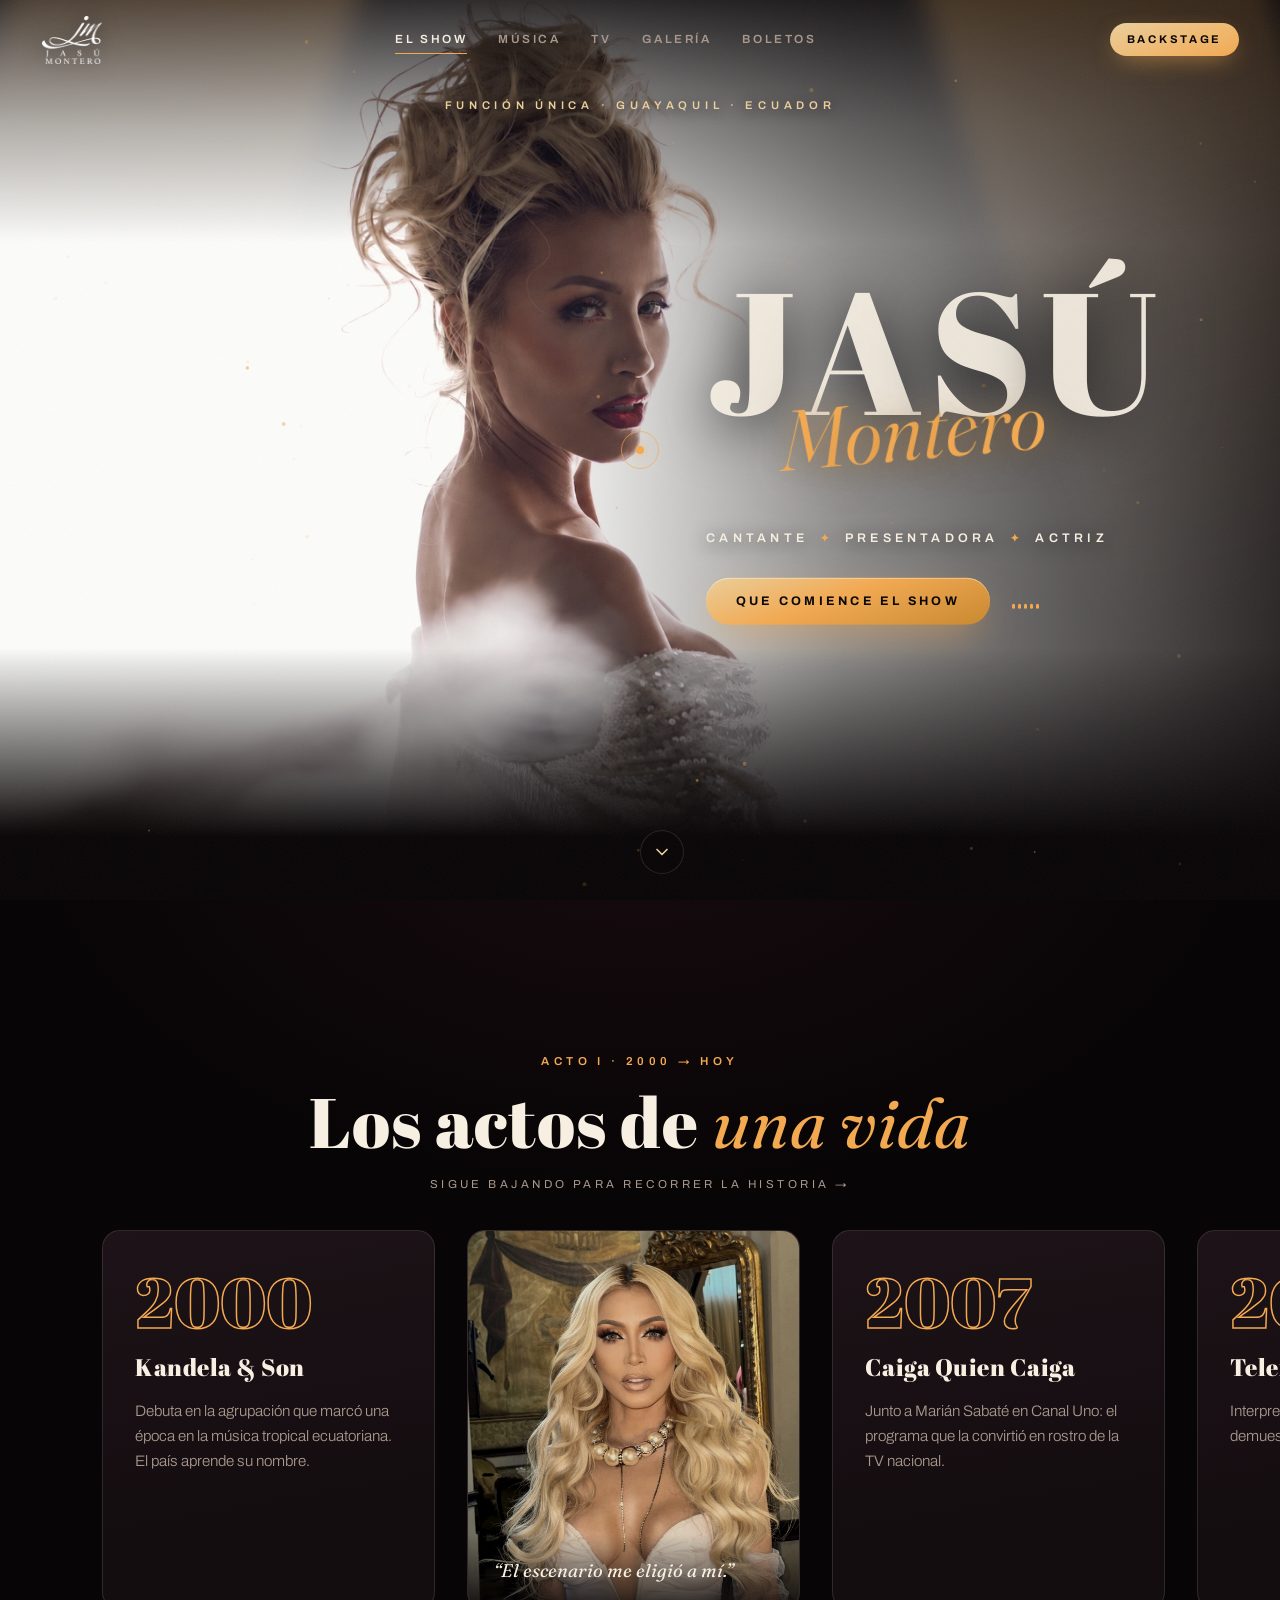
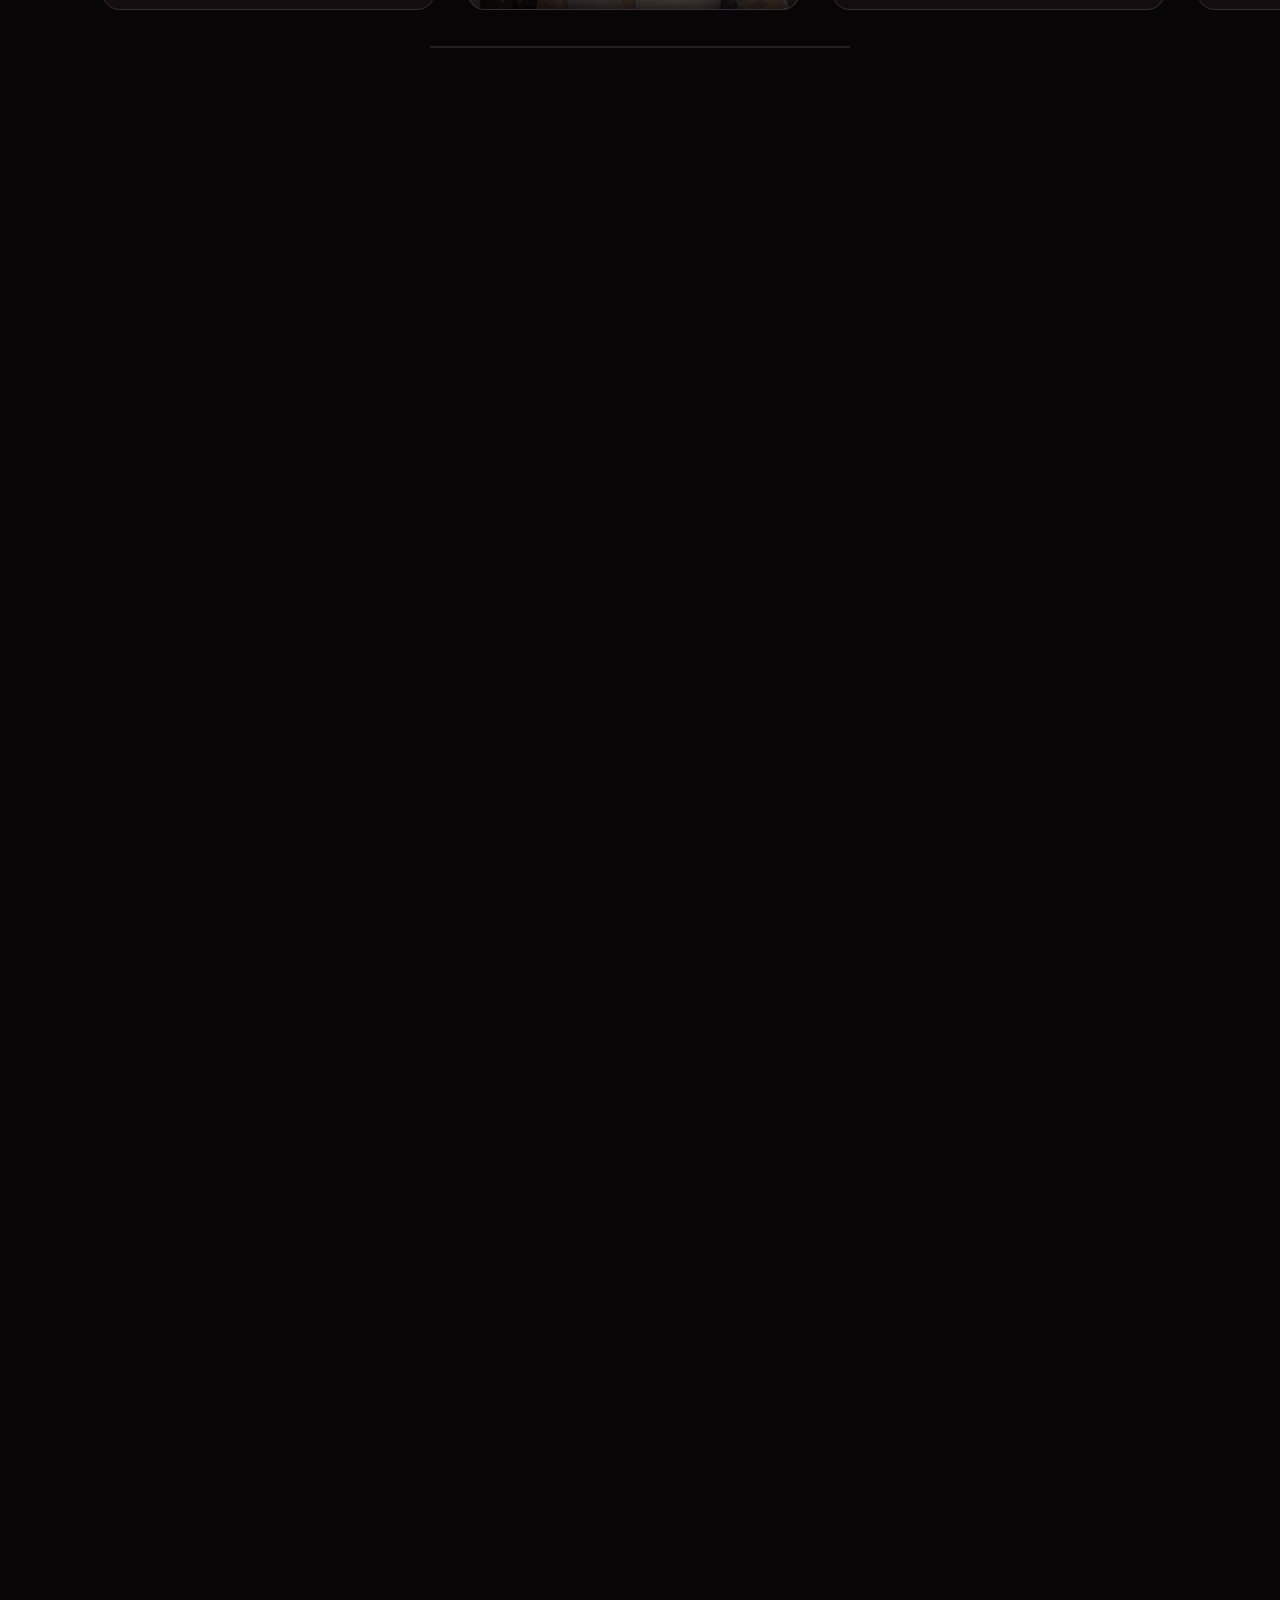
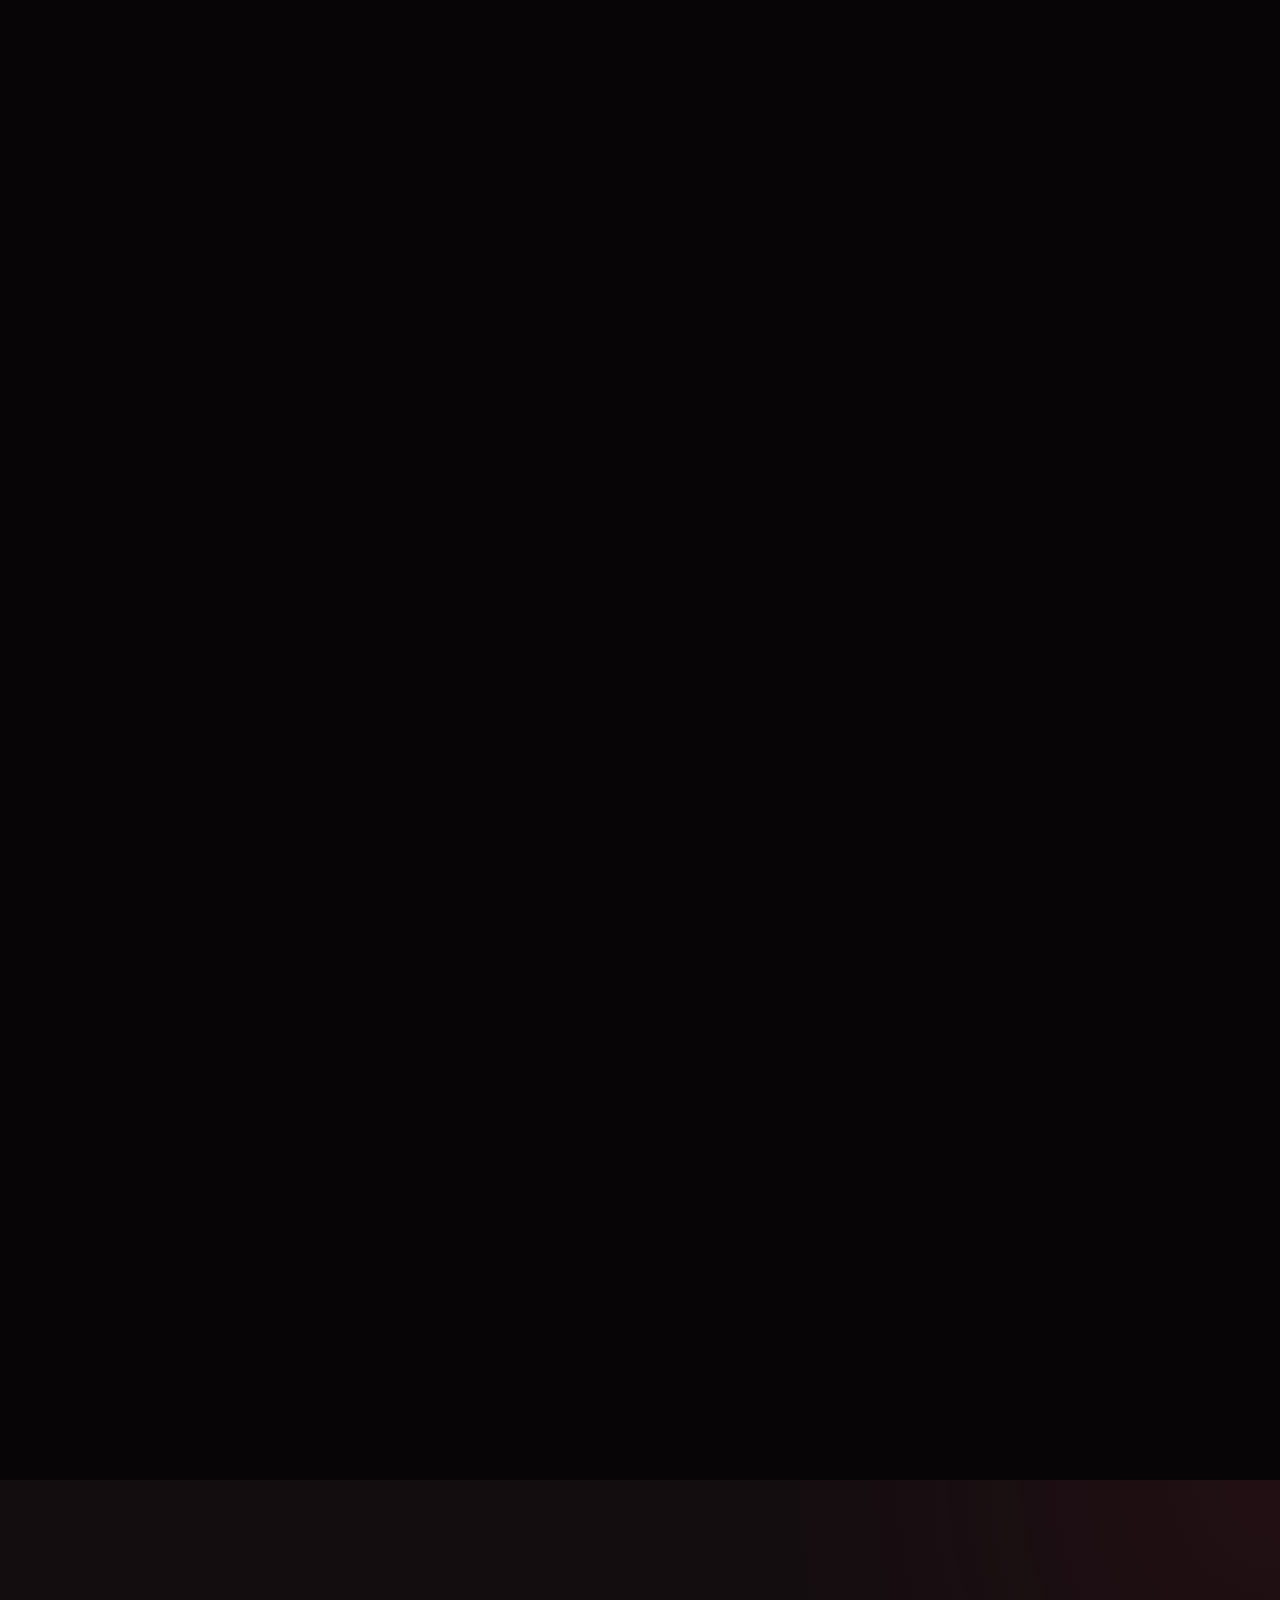
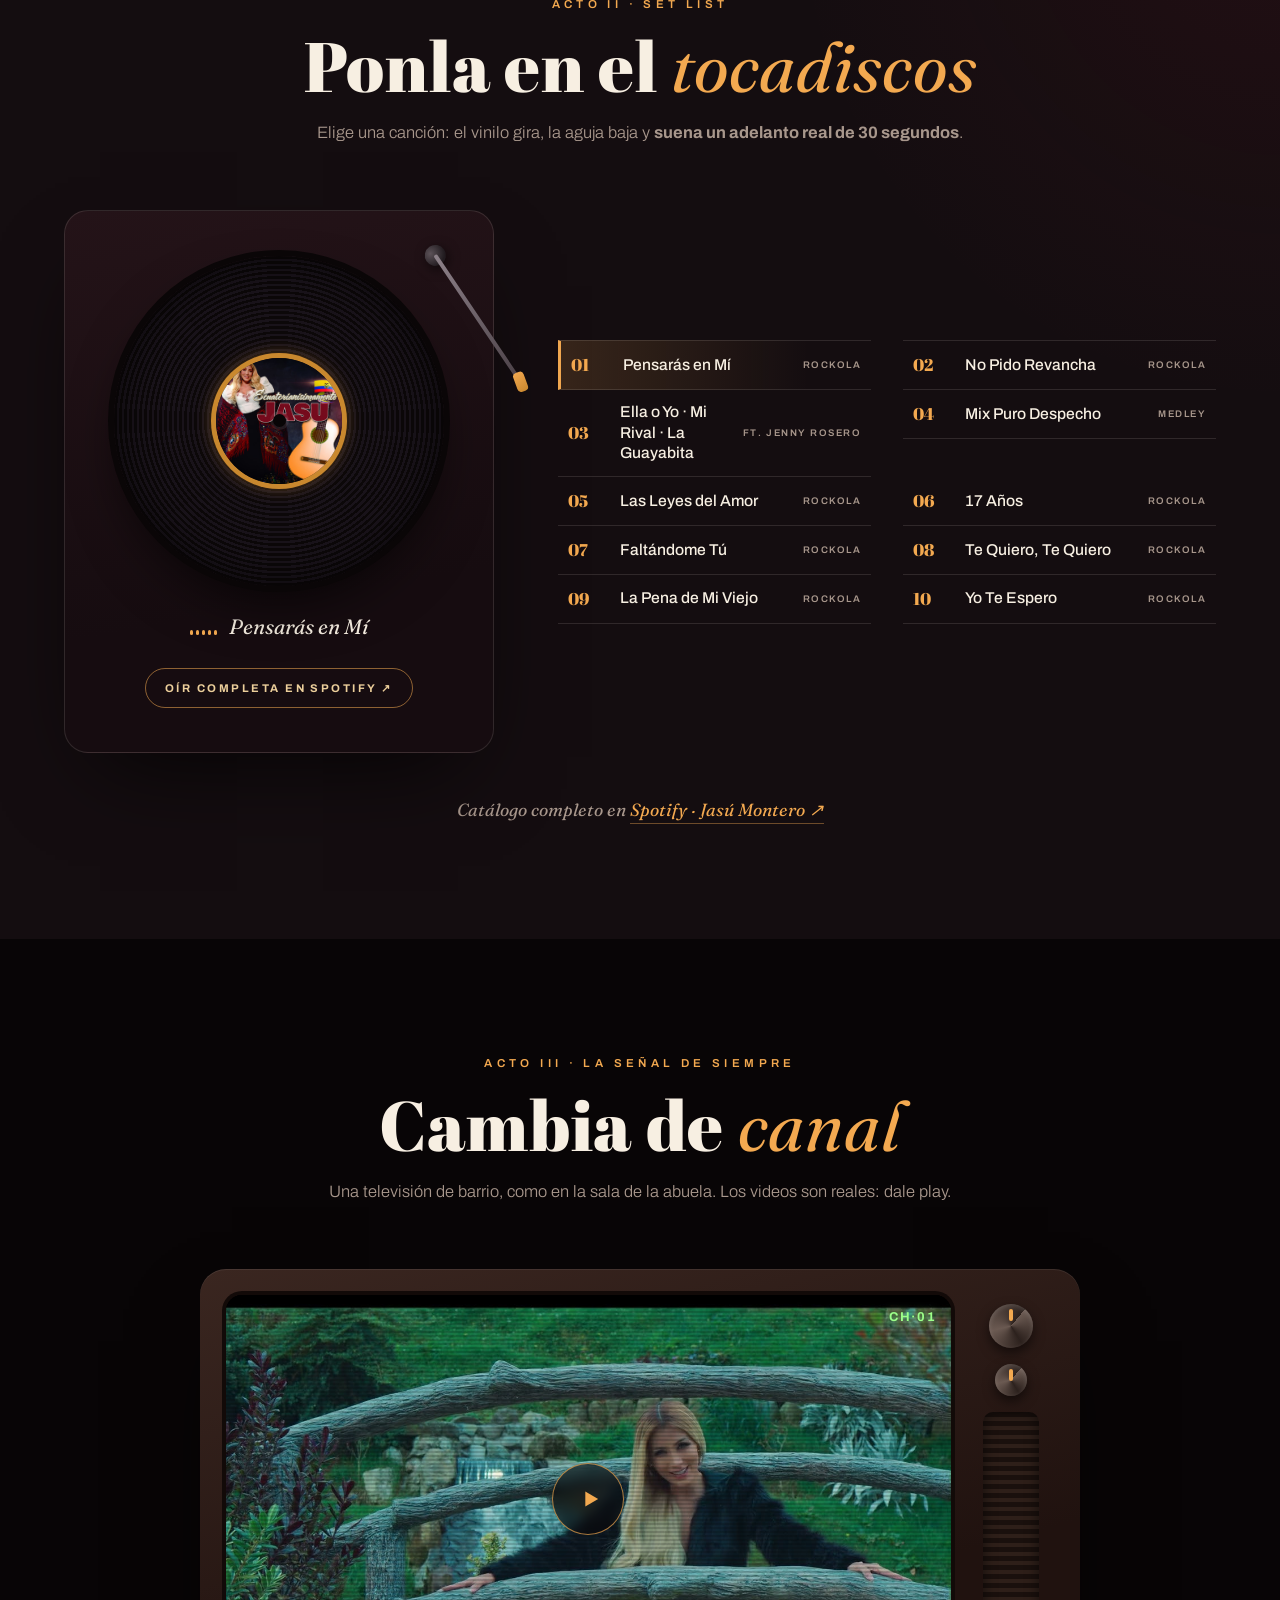
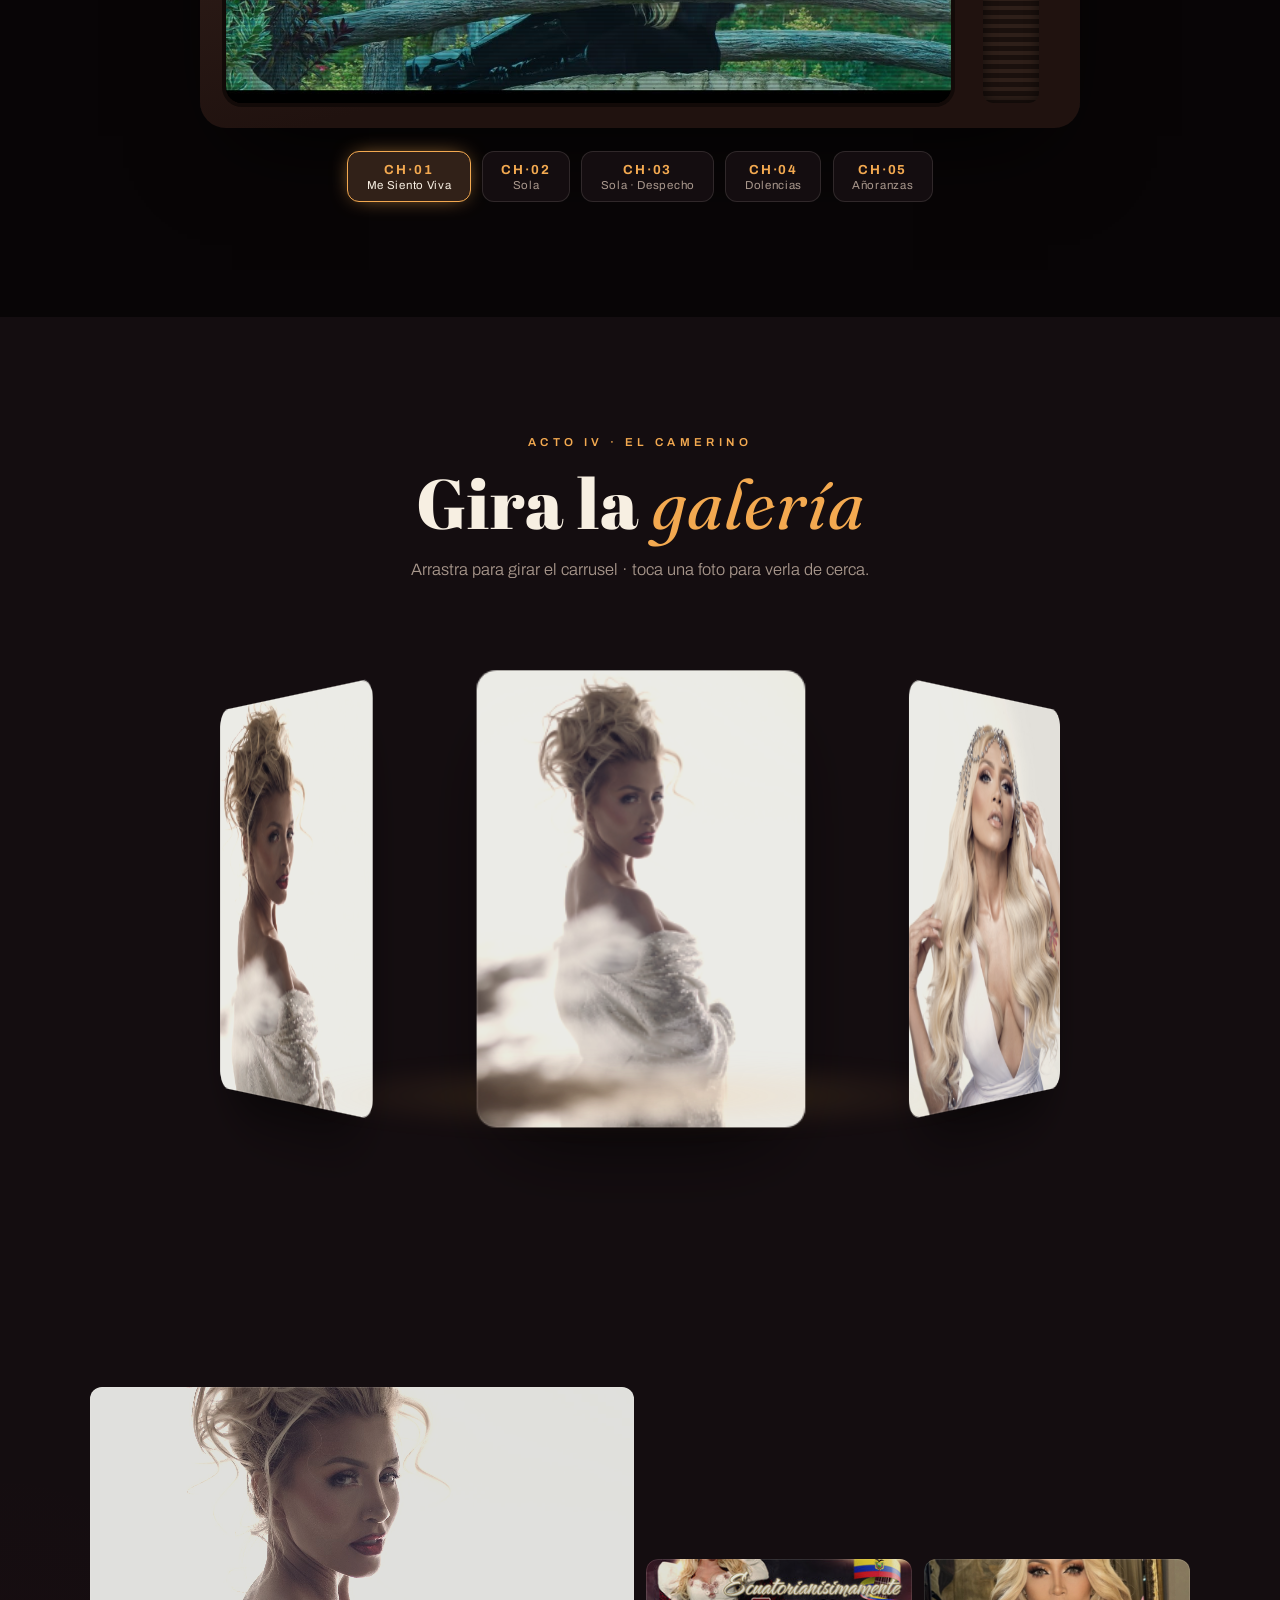
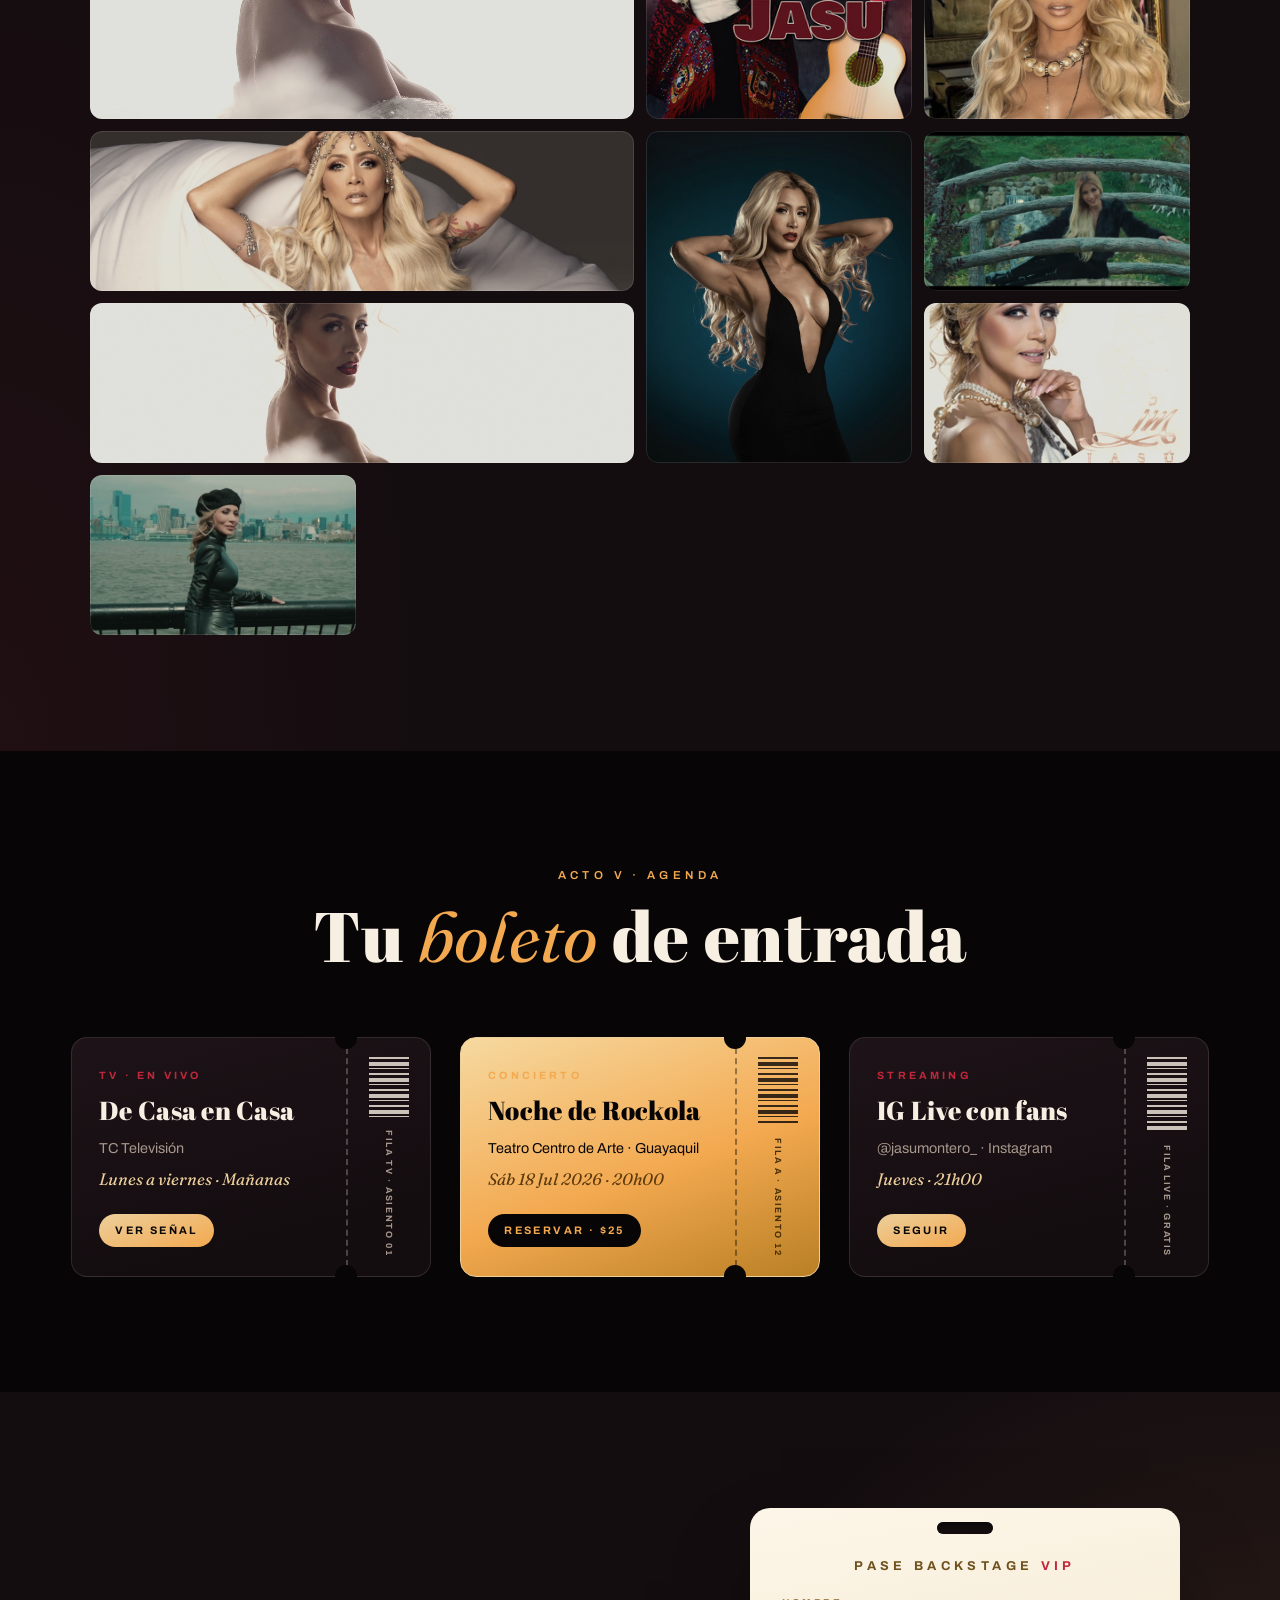
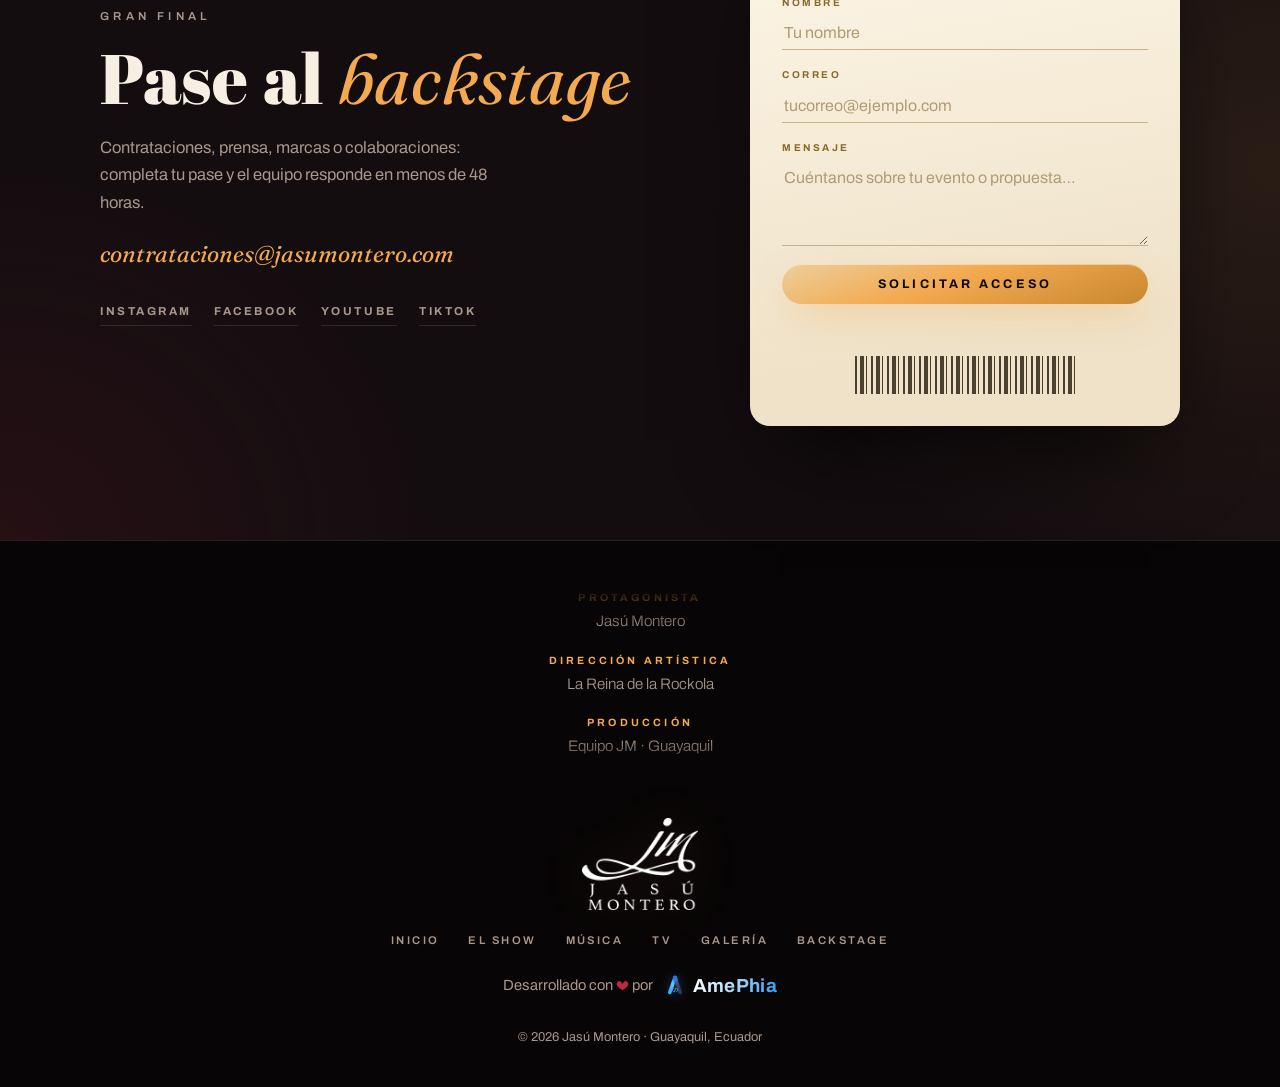
==== commit f625b0a5: "Pie: crédito AmePhia más sutil, sin pastilla ni borde azul Solo la marca Λ y el wordmark en degradad" ====
--- a/index.html
+++ b/index.html
@@ -12,7 +12,7 @@
   <link rel="preconnect" href="https://fonts.googleapis.com">
   <link rel="preconnect" href="https://fonts.gstatic.com" crossorigin>
   <link href="https://fonts.googleapis.com/css2?family=Abril+Fatface&family=Fraunces:ital,opsz,wght@0,9..144,300..700;1,9..144,300..700&family=Archivo:wght@300;400;500;600;700&display=swap" rel="stylesheet">
-  <link rel="stylesheet" href="style.css?v=4">
+  <link rel="stylesheet" href="style.css?v=5">
   <link rel="icon" href="data:image/svg+xml,<svg xmlns='http://www.w3.org/2000/svg' viewBox='0 0 100 100'><text y='.9em' font-size='90'>🎭</text></svg>">
 </head>
 <body data-loading>
@@ -413,6 +413,6 @@
       allowfullscreen></iframe>
   </template>
 
-  <script src="main.js?v=4" defer></script>
+  <script src="main.js?v=5" defer></script>
 </body>
 </html>
--- a/style.css
+++ b/style.css
@@ -1577,33 +1577,19 @@
 .credits__dev {
   display: inline-flex;
   align-items: center;
-  gap: .5em;
-  padding: .5em 1.25em .5em 1em;
-  border-radius: 999px;
-  border: 1px solid rgba(47, 155, 242, .45);
-  background: linear-gradient(160deg, rgba(31, 123, 255, .16), rgba(47, 155, 242, .05) 60%);
-  box-shadow: 0 0 22px -6px rgba(47, 155, 242, .55),
-              inset 0 1px 0 rgba(255, 255, 255, .08);
-  transition: transform .35s var(--ease), box-shadow .35s, border-color .35s;
-  animation: amephiaGlow 3s ease-in-out infinite;
+  gap: .45em;
+  transition: transform .3s var(--ease), filter .3s;
 }
 
 .credits__dev:hover {
-  transform: translateY(-3px) scale(1.04);
-  border-color: rgba(98, 196, 248, .9);
-  box-shadow: 0 8px 34px -8px rgba(47, 155, 242, .85);
-  animation-play-state: paused;
-}
-
-@keyframes amephiaGlow {
-  0%, 100% { box-shadow: 0 0 18px -7px rgba(47, 155, 242, .5), inset 0 1px 0 rgba(255, 255, 255, .08); }
-  50%      { box-shadow: 0 0 30px -5px rgba(47, 155, 242, .8), inset 0 1px 0 rgba(255, 255, 255, .08); }
+  transform: translateY(-2px);
+  filter: brightness(1.15);
 }
 
 .credits__dev-mark {
-  width: 26px;
-  height: 24px;
-  filter: drop-shadow(0 0 9px rgba(47, 155, 242, .55));
+  width: 22px;
+  height: 20px;
+  filter: drop-shadow(0 0 6px rgba(47, 155, 242, .35));
 }
 
 .credits__dev-name {
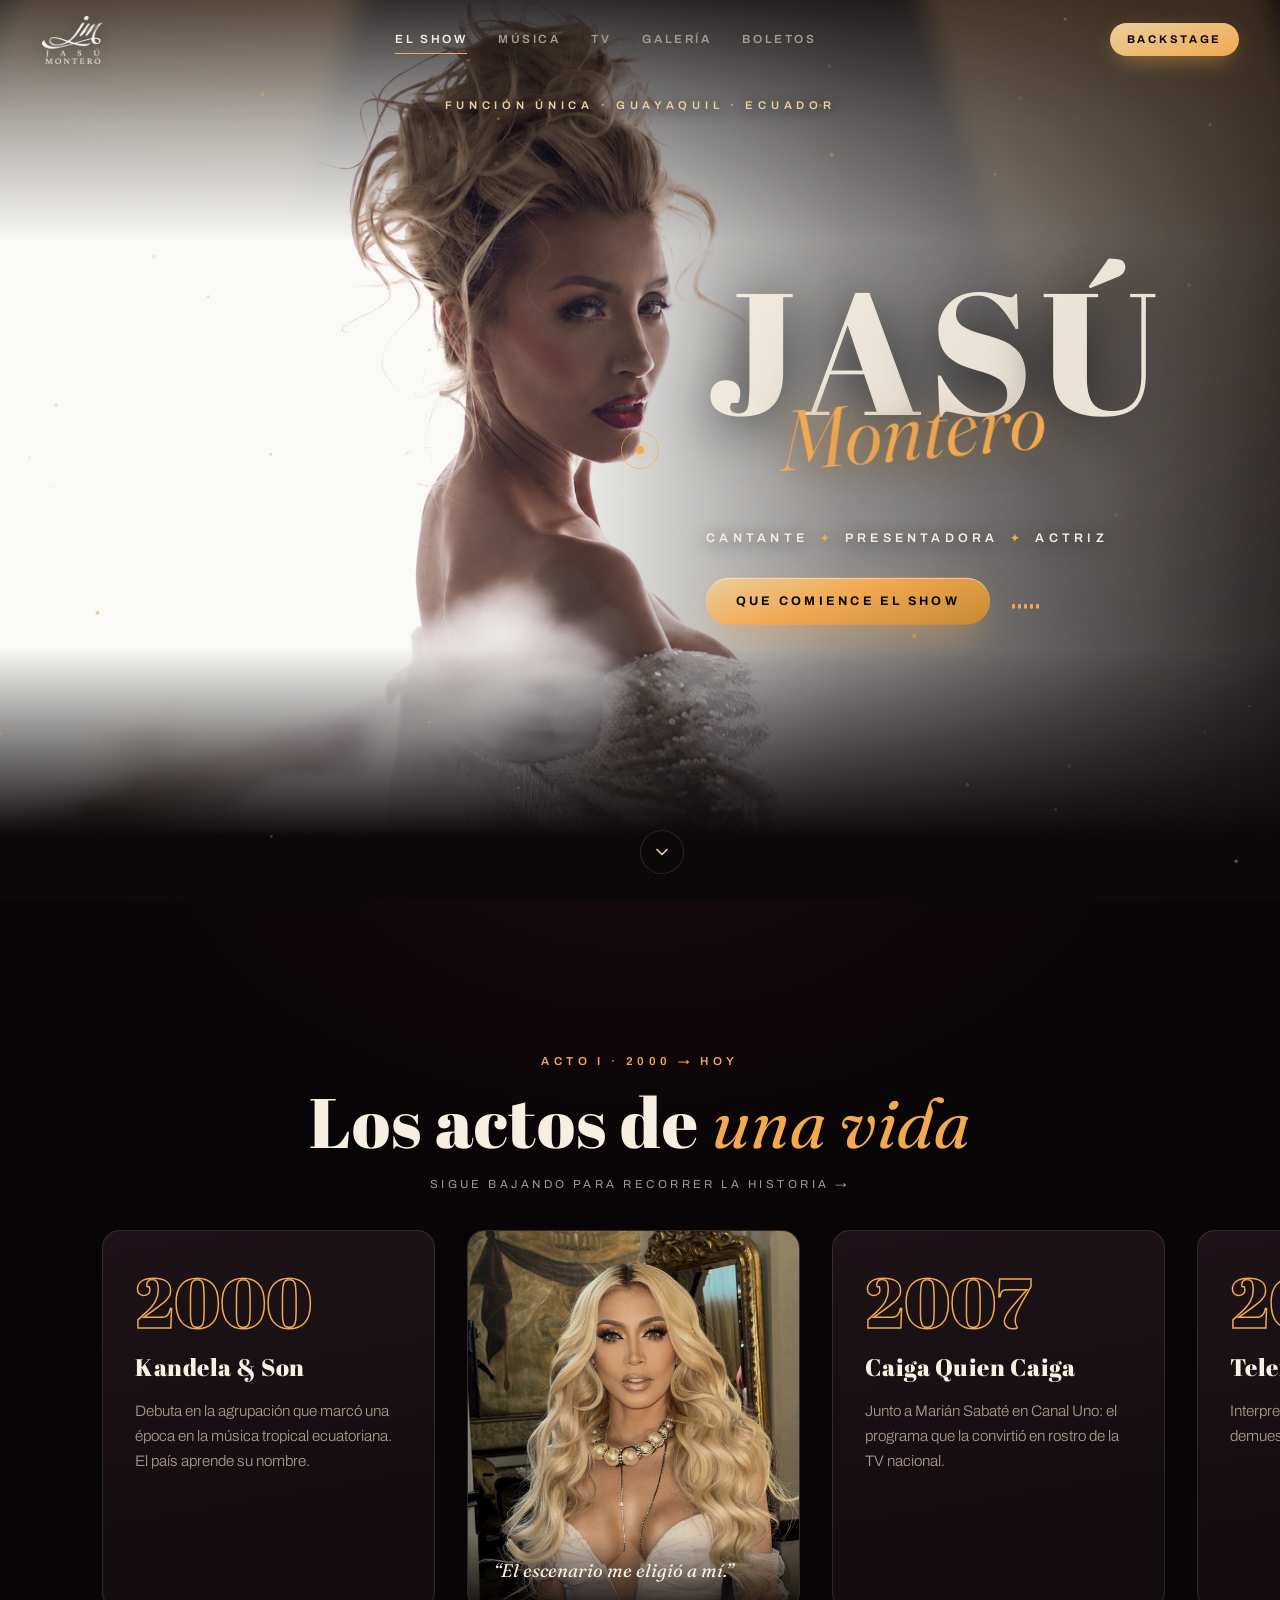
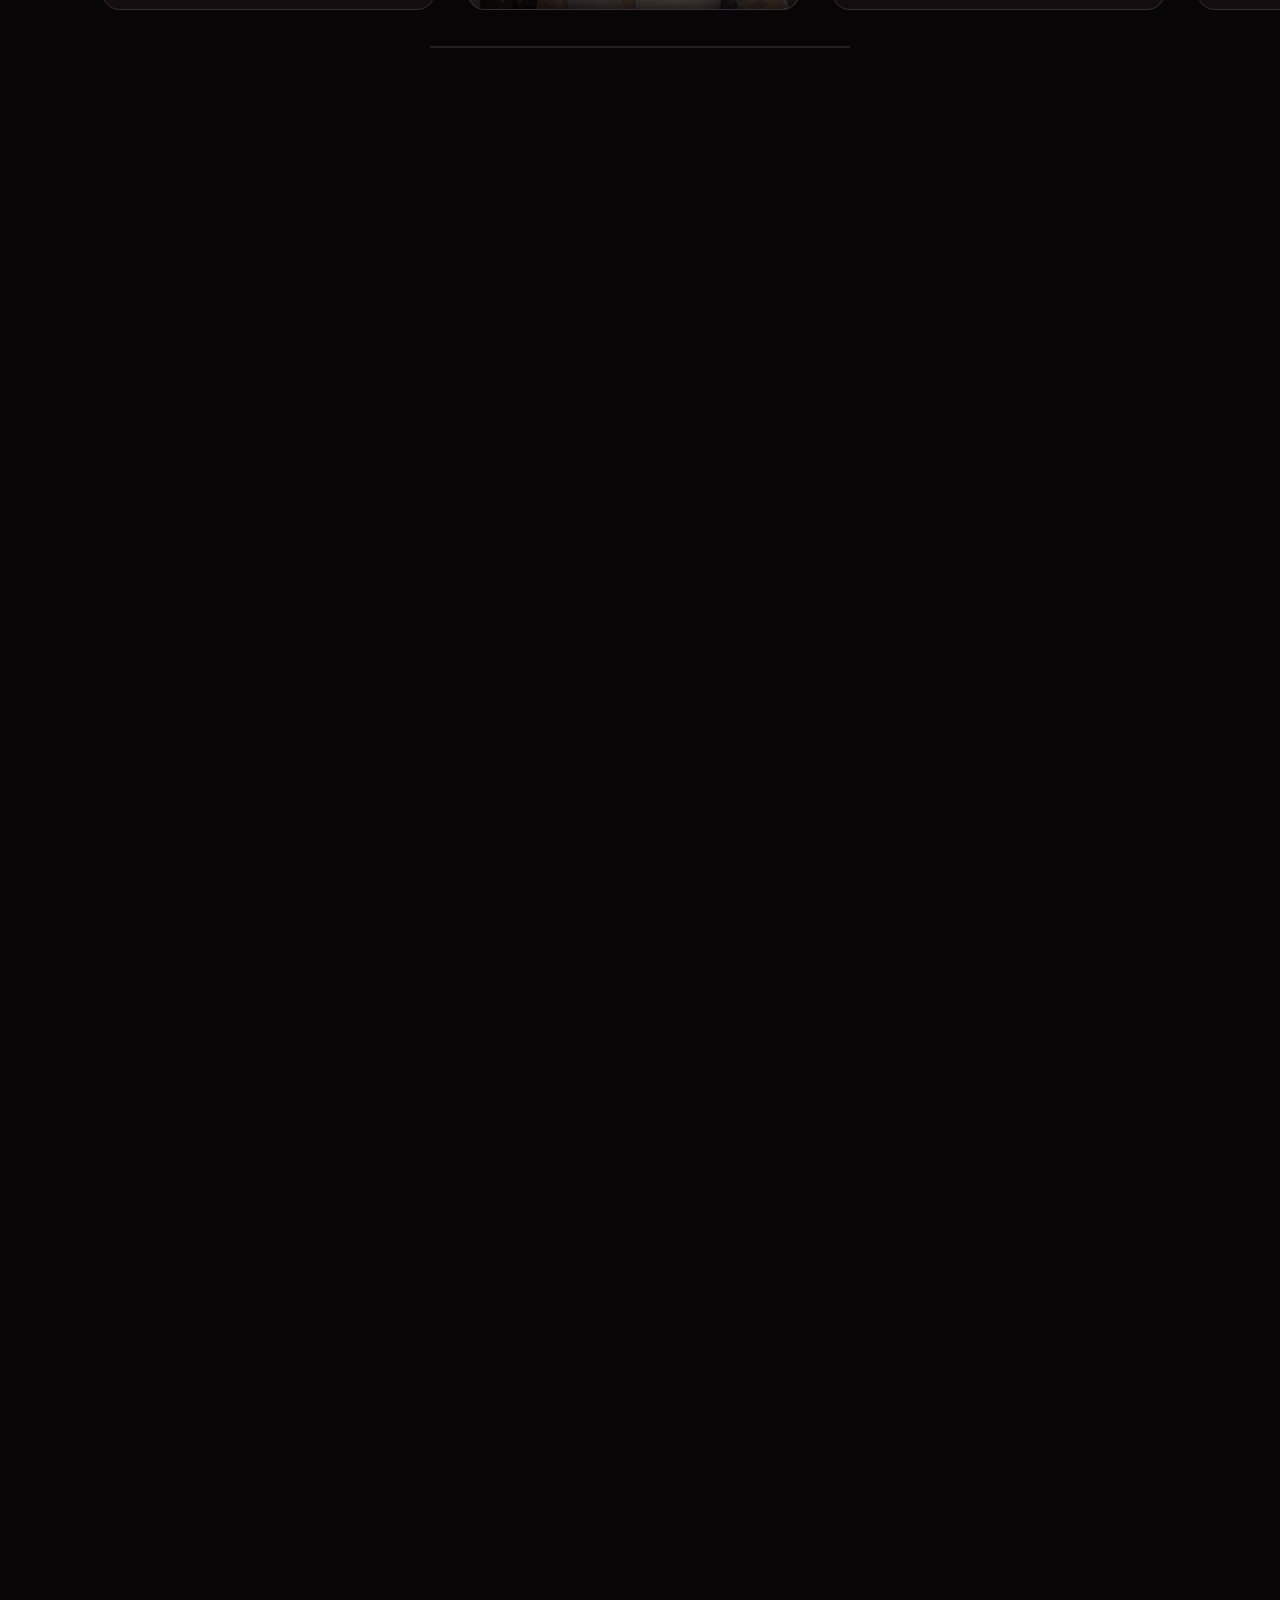
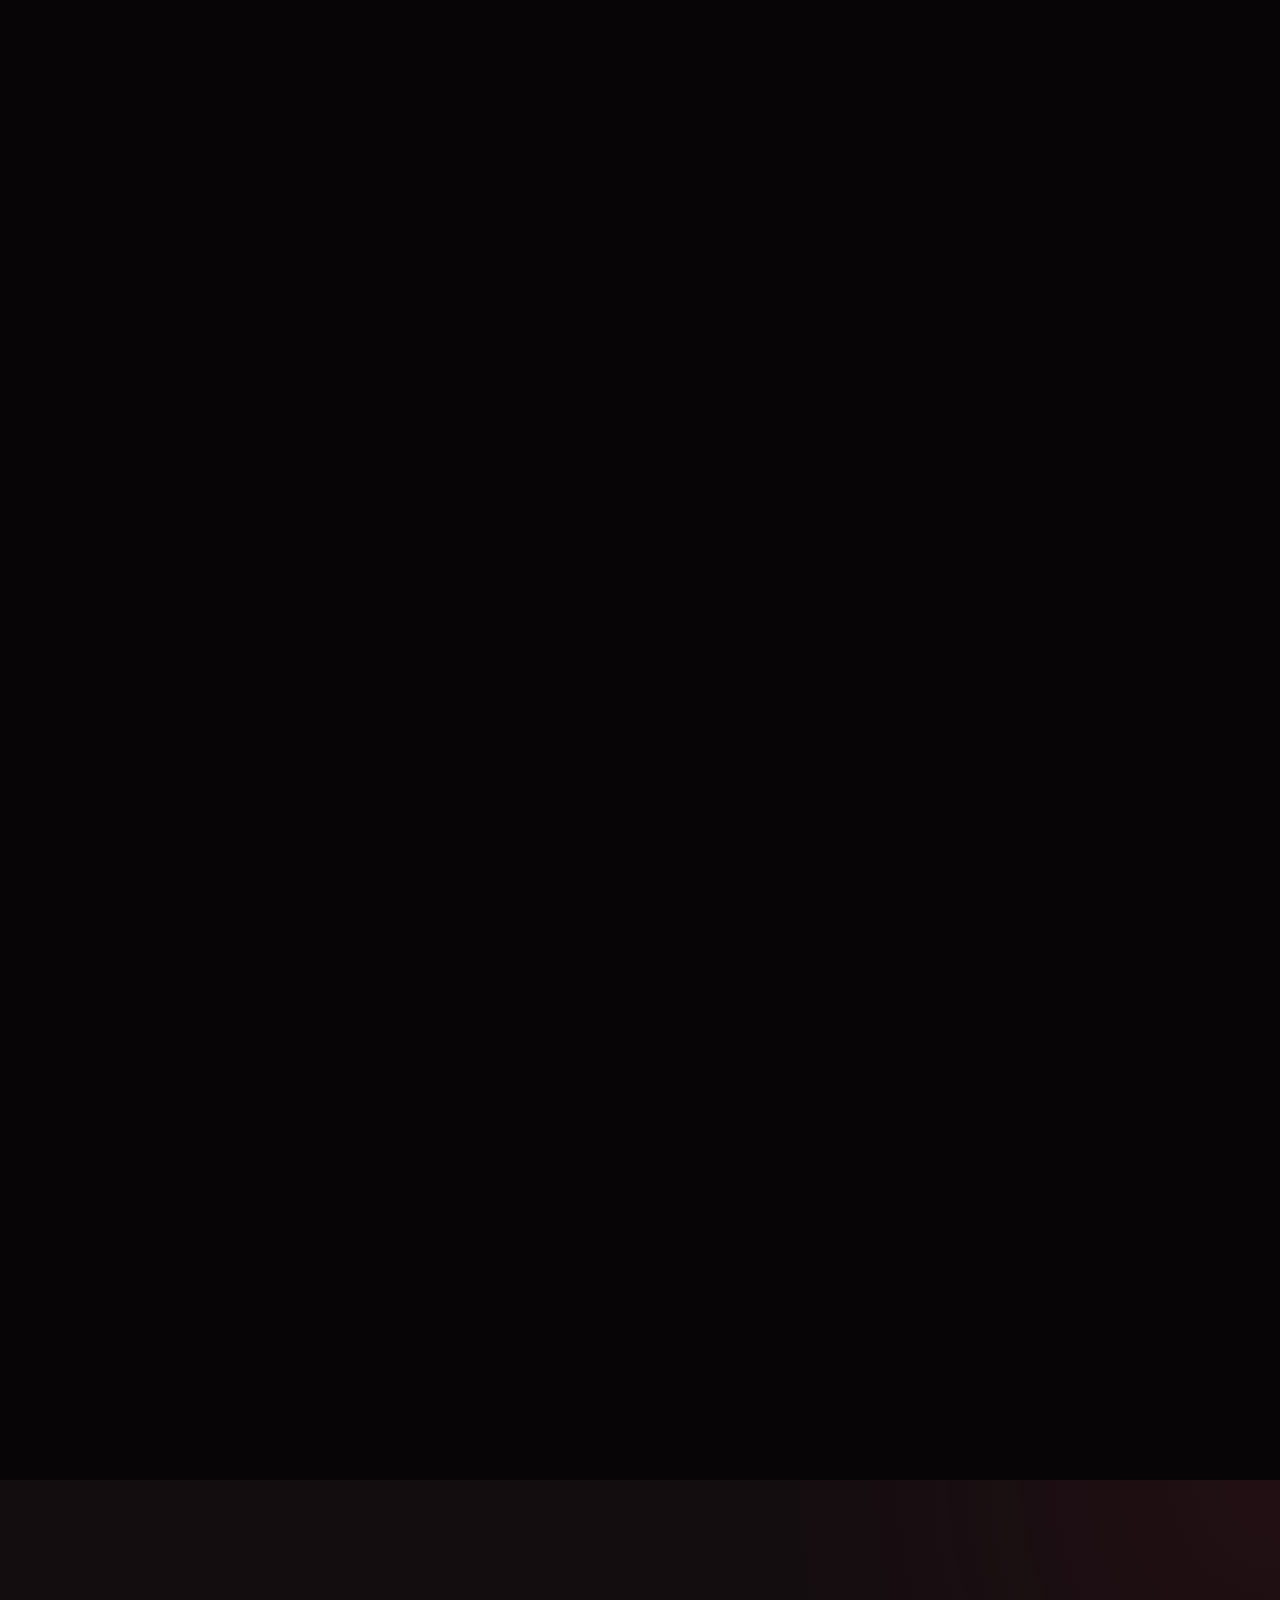
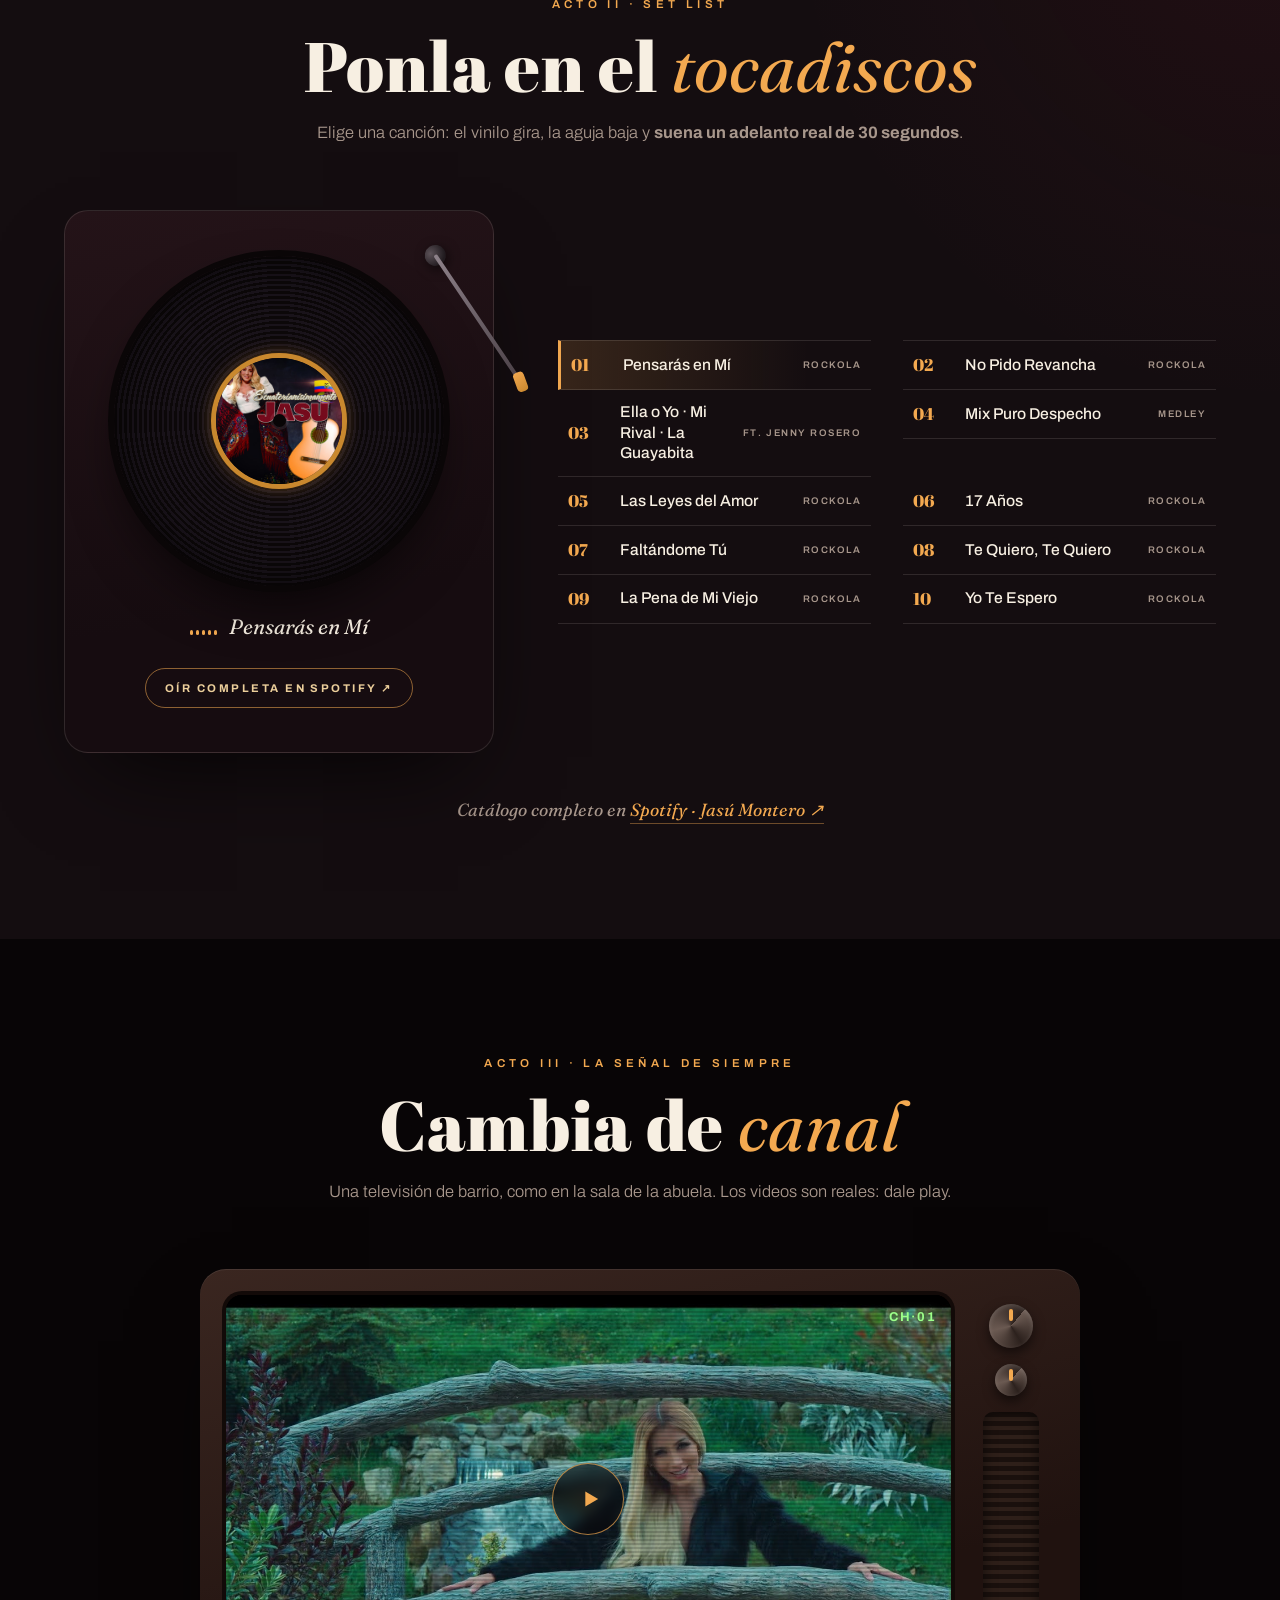
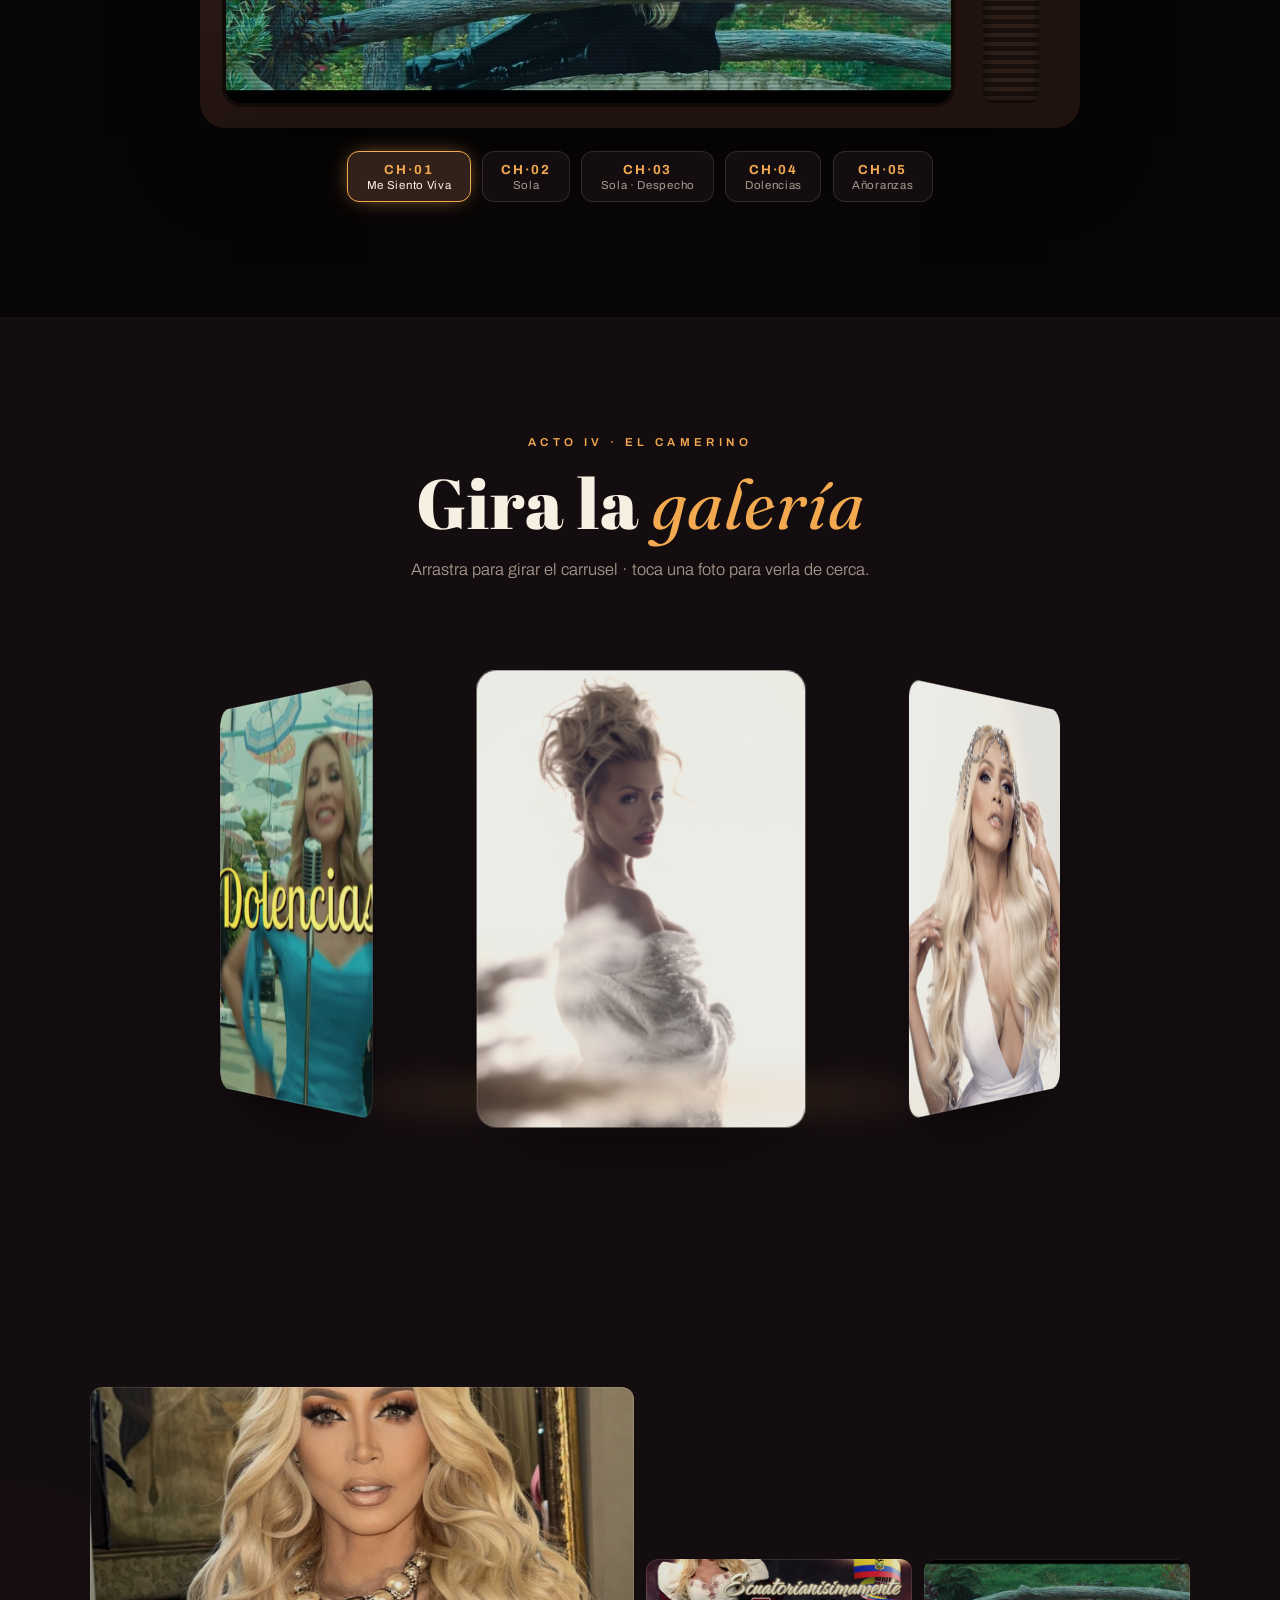
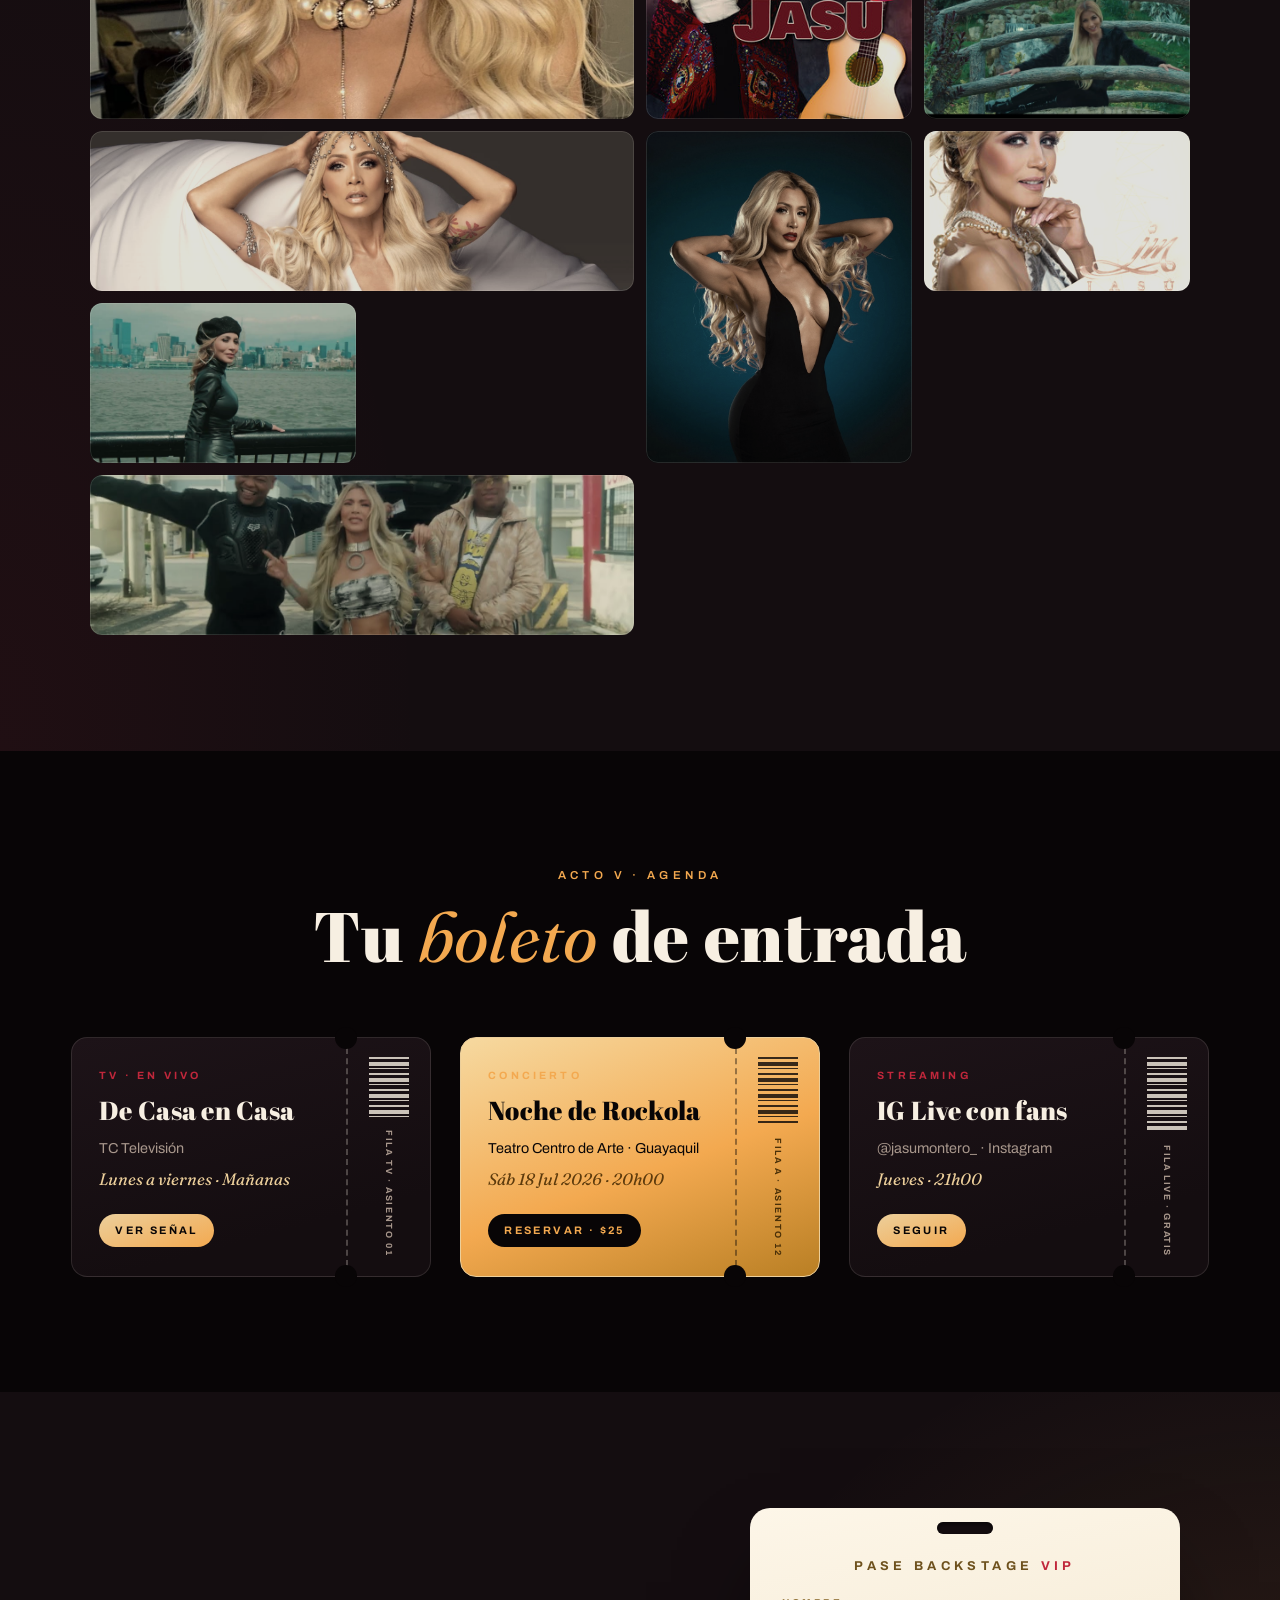
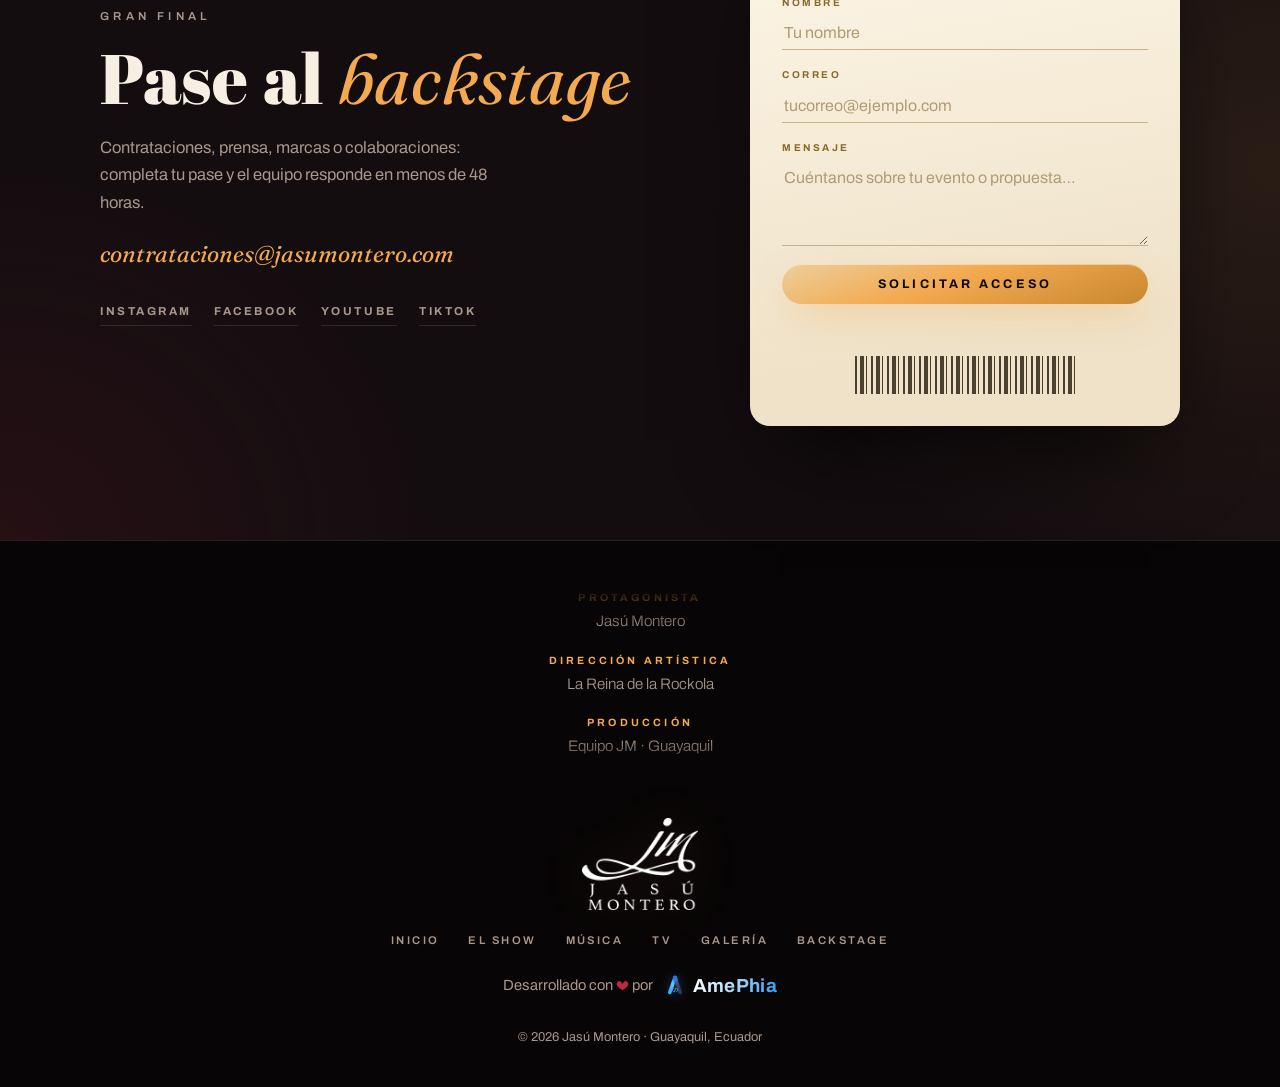
==== commit e753b152: "Galería sin fotos repetidas y URLs limpias sin ?v= La sesión blanca (la foto principal del hero) apa" ====
--- a/index.html
+++ b/index.html
@@ -12,7 +12,7 @@
   <link rel="preconnect" href="https://fonts.googleapis.com">
   <link rel="preconnect" href="https://fonts.gstatic.com" crossorigin>
   <link href="https://fonts.googleapis.com/css2?family=Abril+Fatface&family=Fraunces:ital,opsz,wght@0,9..144,300..700;1,9..144,300..700&family=Archivo:wght@300;400;500;600;700&display=swap" rel="stylesheet">
-  <link rel="stylesheet" href="style.css?v=5">
+  <link rel="stylesheet" href="style.css">
   <link rel="icon" href="data:image/svg+xml,<svg xmlns='http://www.w3.org/2000/svg' viewBox='0 0 100 100'><text y='.9em' font-size='90'>🎭</text></svg>">
 </head>
 <body data-loading>
@@ -234,8 +234,8 @@
           <button class="ring__item" style="--i:3"><img src="assets/img/jasu-look-espejo.jpg" alt="Camerino con espejo dorado"></button>
           <button class="ring__item" style="--i:4"><img src="assets/img/jasu-look-nube.jpg" alt="Entre telas blancas"></button>
           <button class="ring__item" style="--i:5"><img src="assets/img/jasu-look-rojo.jpg" alt="Labios rojos entre bastidores"></button>
-          <button class="ring__item" style="--i:6"><img src="assets/img/jasu-retrato.jpg" alt="Sesión editorial"></button>
-          <button class="ring__item" style="--i:7"><img src="assets/img/jasu-completa.jpg" alt="Sesión blanca — plano amplio"></button>
+          <button class="ring__item" style="--i:6"><img src="assets/img/video-D9d9pfnqhno.jpg" alt="Escena de Me Siento Viva"></button>
+          <button class="ring__item" style="--i:7"><img src="assets/img/video-Hvkt6ABrq0g.jpg" alt="Escena de Dolencias"></button>
         </div>
       </div>
 
@@ -243,16 +243,15 @@
       <div class="mosaic" id="mosaic" aria-label="Todas las fotos">
         <button class="mosaic__item mosaic__item--wide"><img src="assets/img/jasu-look-diosa.jpg" alt="Sesión con tocado de joyas" loading="lazy"></button>
         <button class="mosaic__item mosaic__item--tall"><img src="assets/img/jasu-look-blanco.jpg" alt="Sesión blanca — retrato completo" loading="lazy"></button>
-        <button class="mosaic__item mosaic__item--big"><img src="assets/img/jasu-retrato.jpg" alt="Jasú Montero — sesión editorial" loading="lazy"></button>
+        <button class="mosaic__item mosaic__item--big"><img src="assets/img/jasu-look-espejo.jpg" alt="Camerino con espejo dorado" loading="lazy"></button>
         <button class="mosaic__item mosaic__item--tall"><img src="assets/img/jasu-look-rojo.jpg" alt="Labios rojos entre bastidores" loading="lazy"></button>
         <button class="mosaic__item"><img src="assets/img/cover-5ENSrENQXPd5vJRsTKC2mO.jpg" alt="Portada: Pensarás en Mí" loading="lazy"></button>
         <button class="mosaic__item mosaic__item--wide"><img src="assets/img/jasu-look-nube.jpg" alt="Entre telas blancas" loading="lazy"></button>
-        <button class="mosaic__item"><img src="assets/img/jasu-look-espejo.jpg" alt="Camerino con espejo dorado" loading="lazy"></button>
+        <button class="mosaic__item"><img src="assets/img/video-D9d9pfnqhno.jpg" alt="Rodaje de Me Siento Viva" loading="lazy"></button>
         <button class="mosaic__item mosaic__item--tall"><img src="assets/img/jasu-look-negro.jpg" alt="Vestido negro sobre fondo azul" loading="lazy"></button>
-        <button class="mosaic__item"><img src="assets/img/video-D9d9pfnqhno.jpg" alt="Rodaje de Me Siento Viva" loading="lazy"></button>
-        <button class="mosaic__item mosaic__item--wide"><img src="assets/img/jasu-completa.jpg" alt="Sesión blanca — plano amplio" loading="lazy"></button>
         <button class="mosaic__item"><img src="assets/img/cover-28wF7ECVL7RbqwxLyugJZh.jpg" alt="Portada: Yo Te Espero" loading="lazy"></button>
         <button class="mosaic__item"><img src="assets/img/video-5gxNZZWFoOA.jpg" alt="Añoranzas de Mi Tierra" loading="lazy"></button>
+        <button class="mosaic__item mosaic__item--wide"><img src="assets/img/video-0Na_xJMcoZY.jpg" alt="Todo es Plata, con La Chicho" loading="lazy"></button>
       </div>
     </section>
 
@@ -413,6 +412,6 @@
       allowfullscreen></iframe>
   </template>
 
-  <script src="main.js?v=5" defer></script>
+  <script src="main.js" defer></script>
 </body>
 </html>
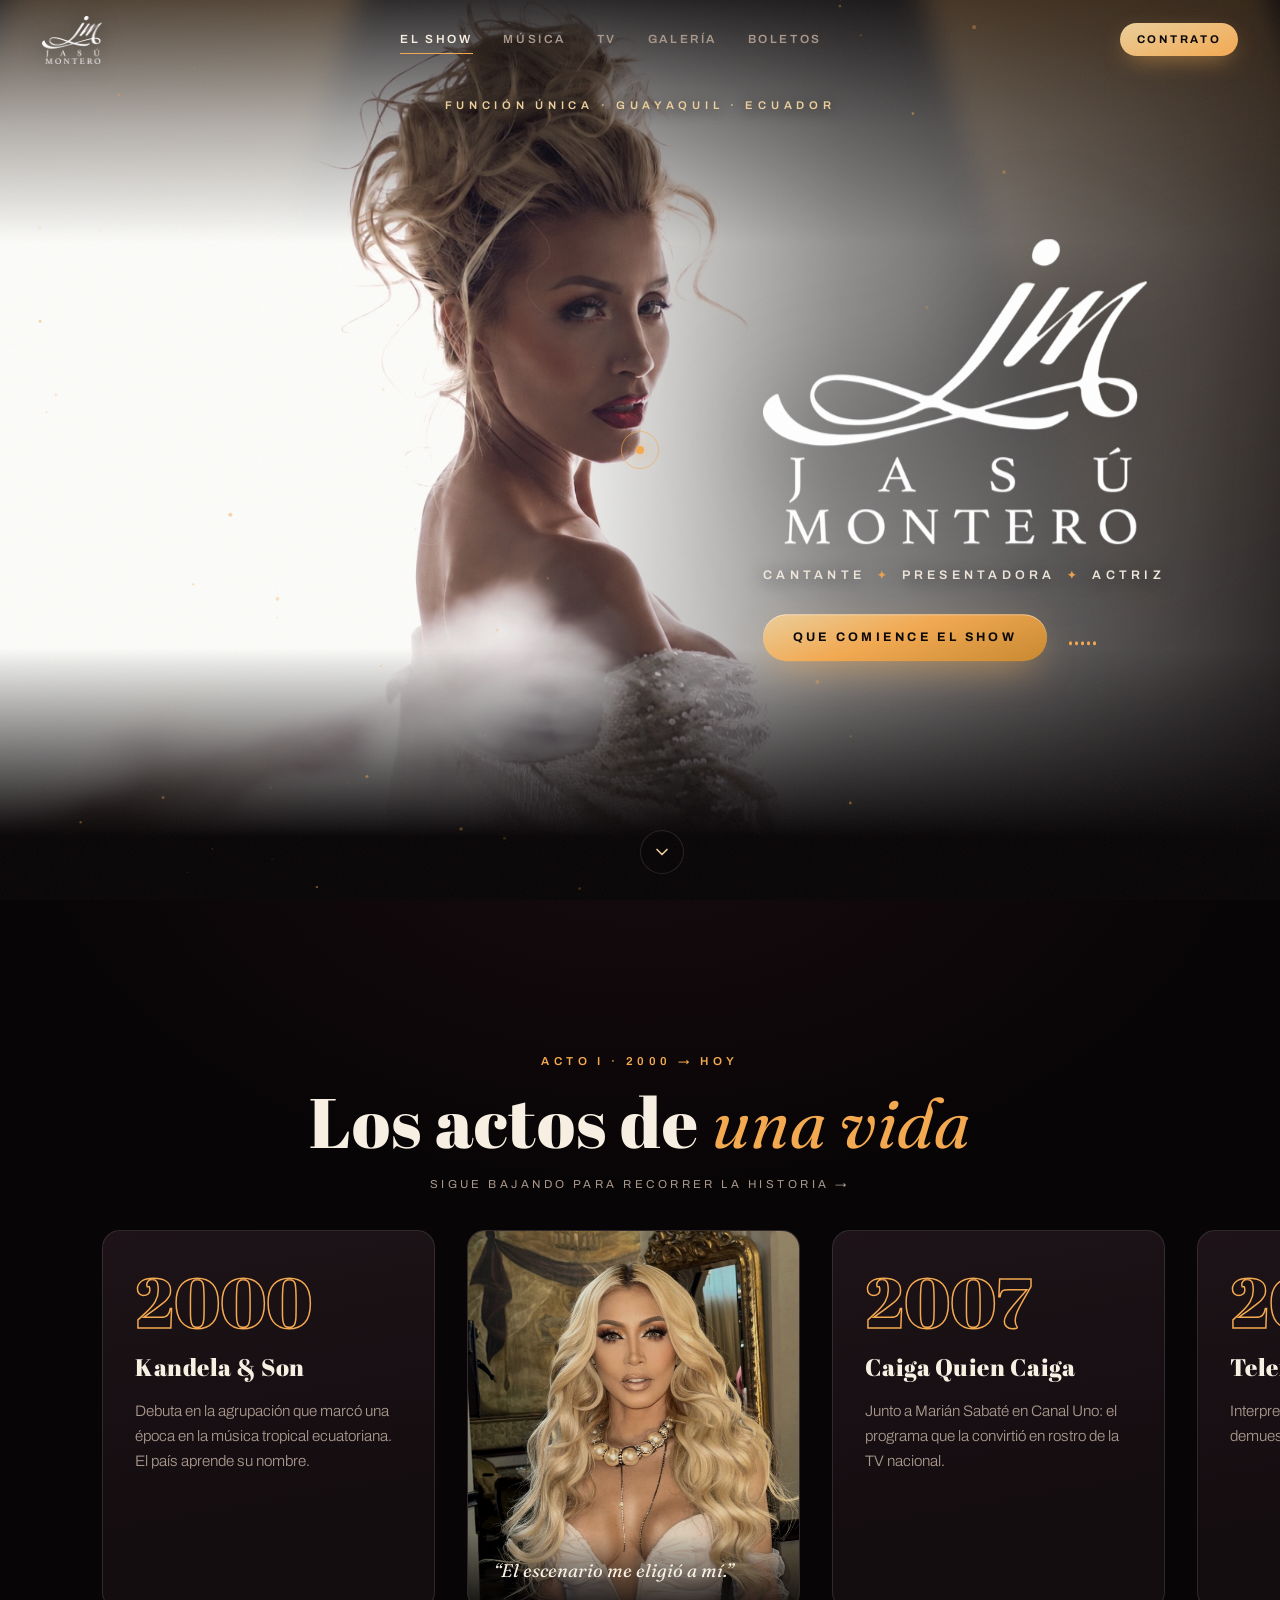
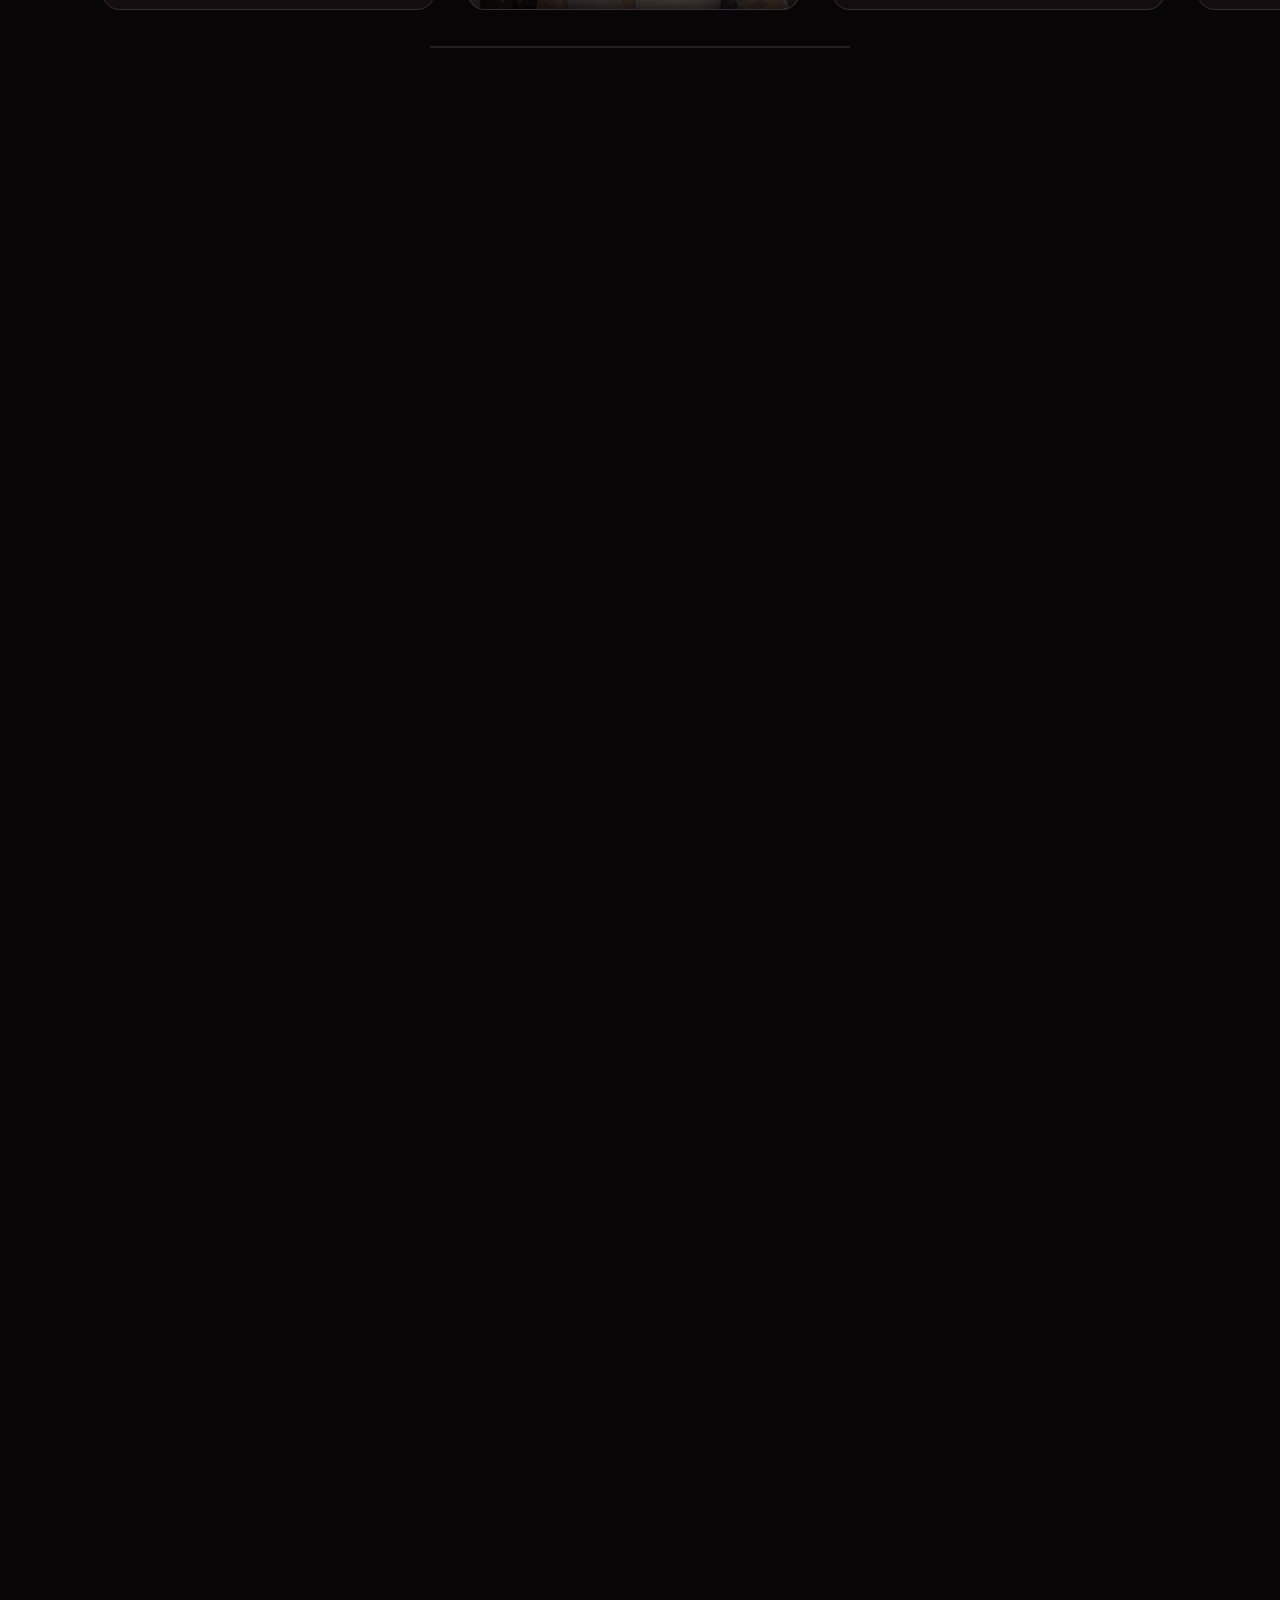
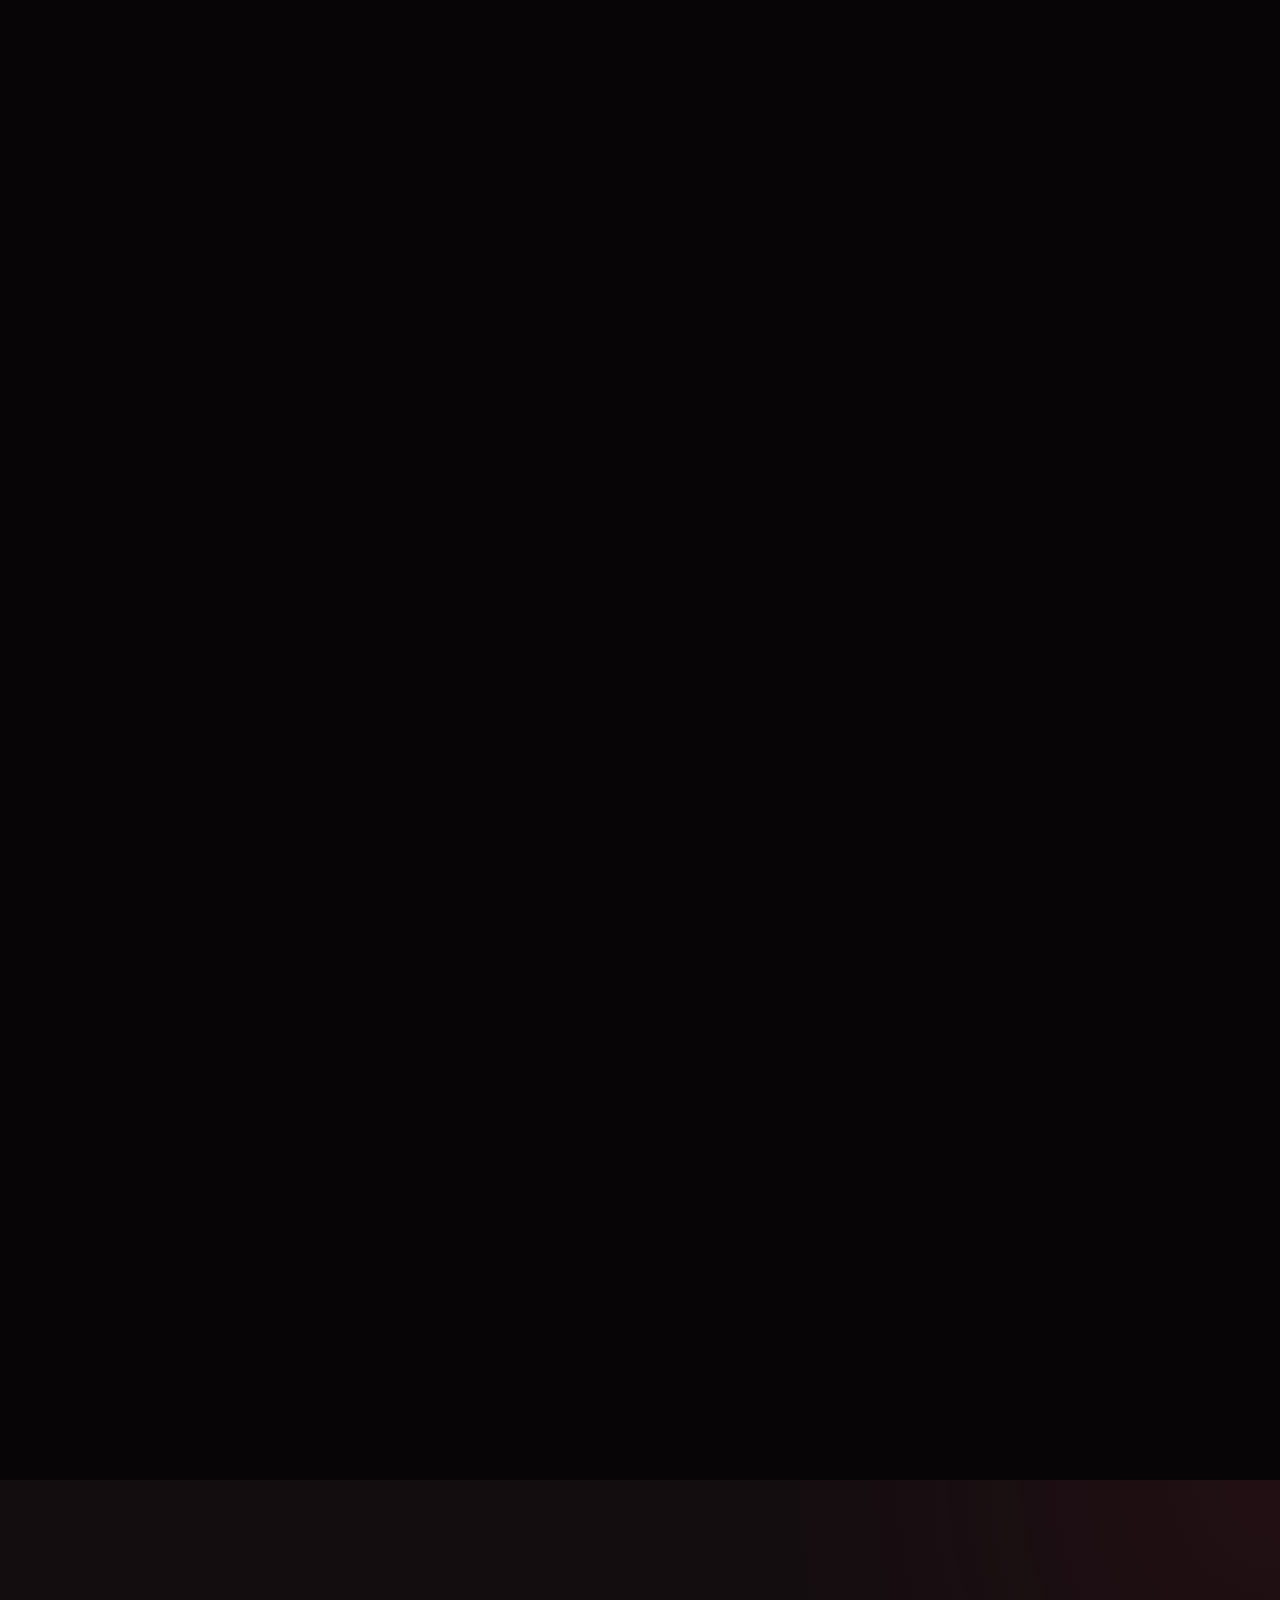
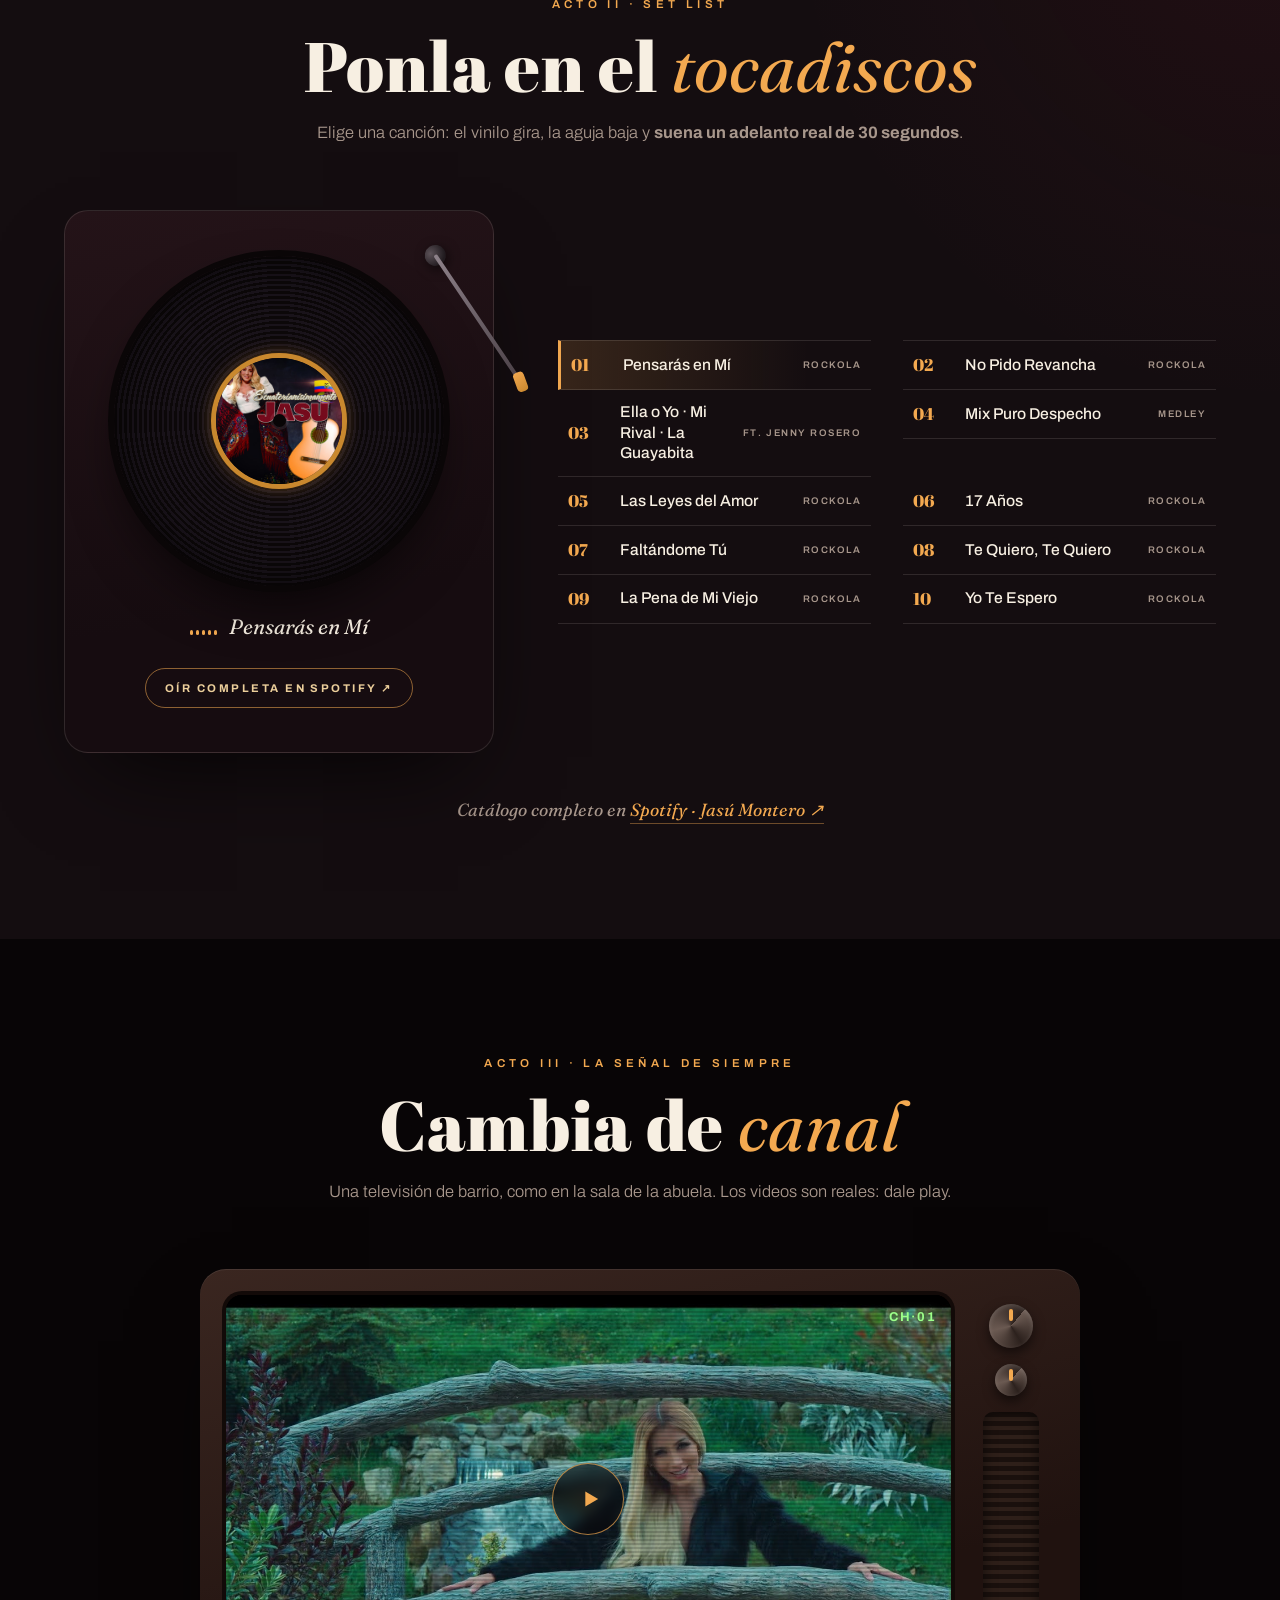
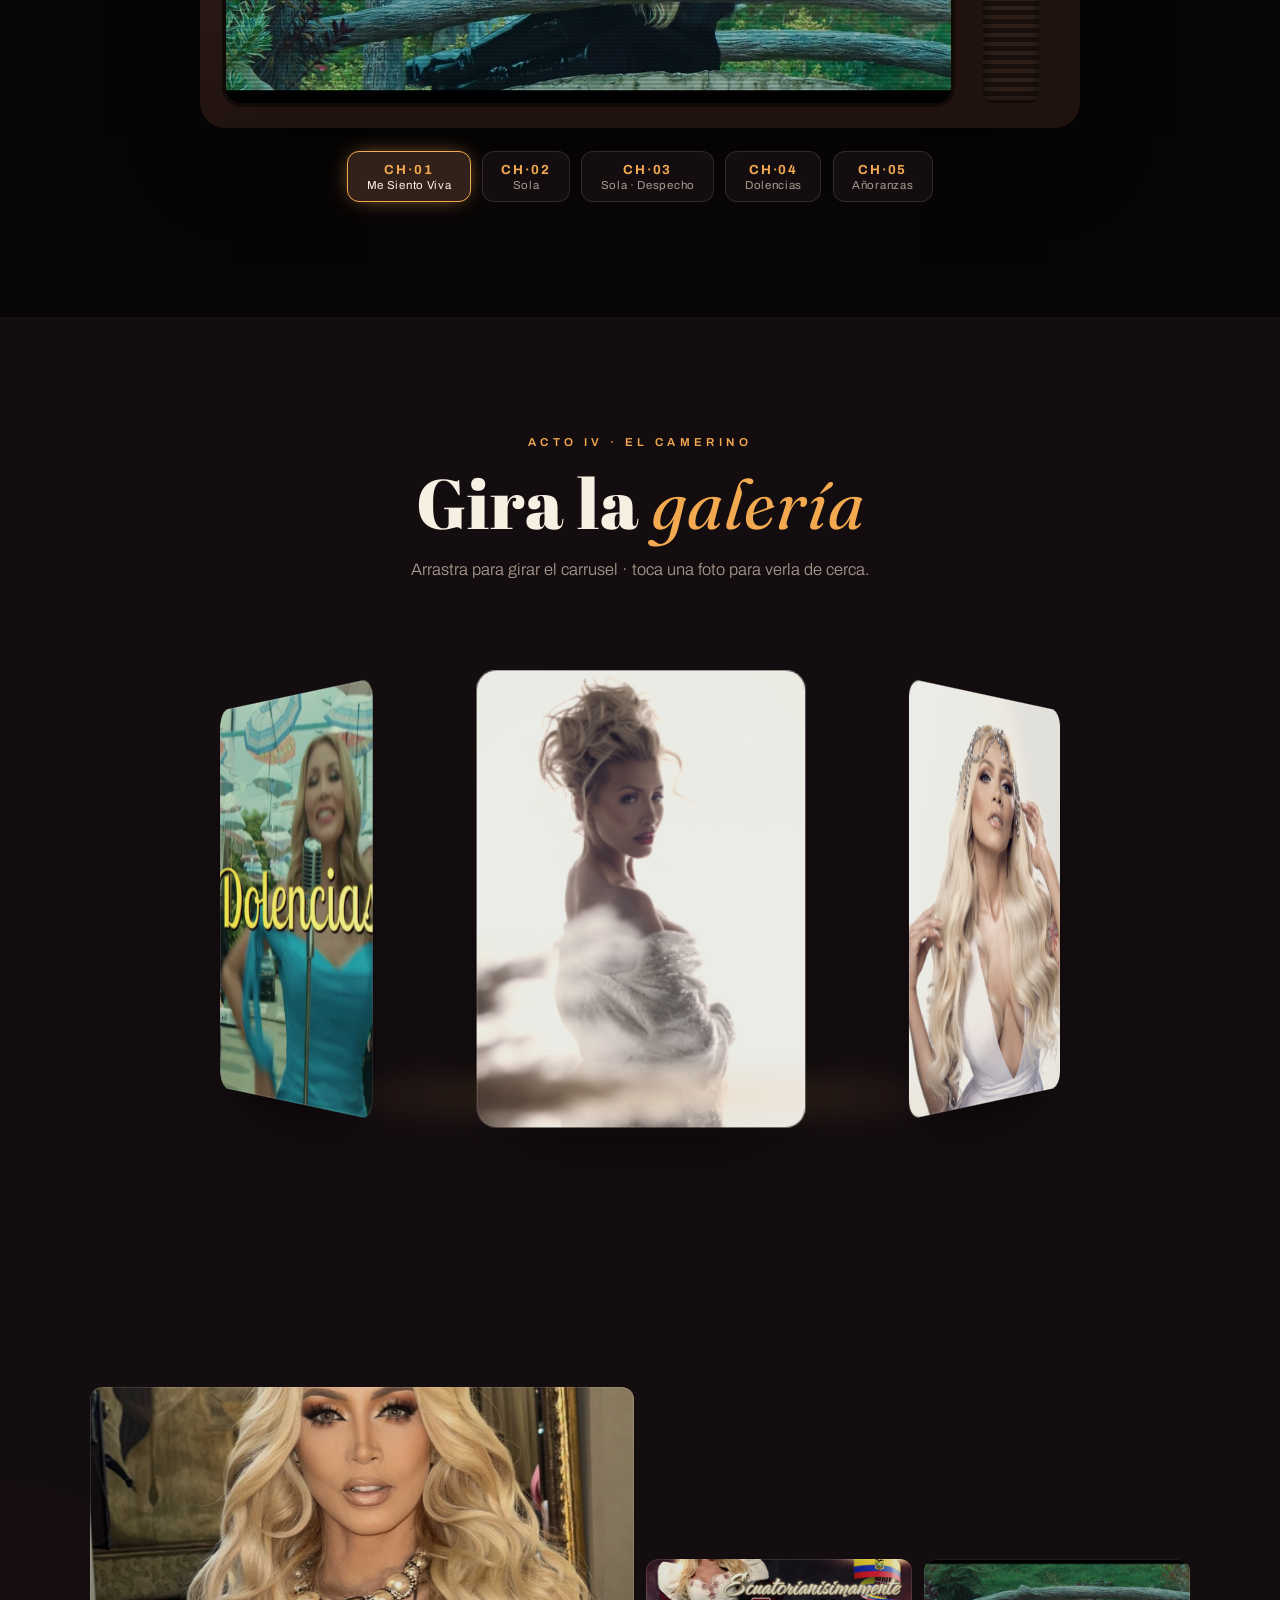
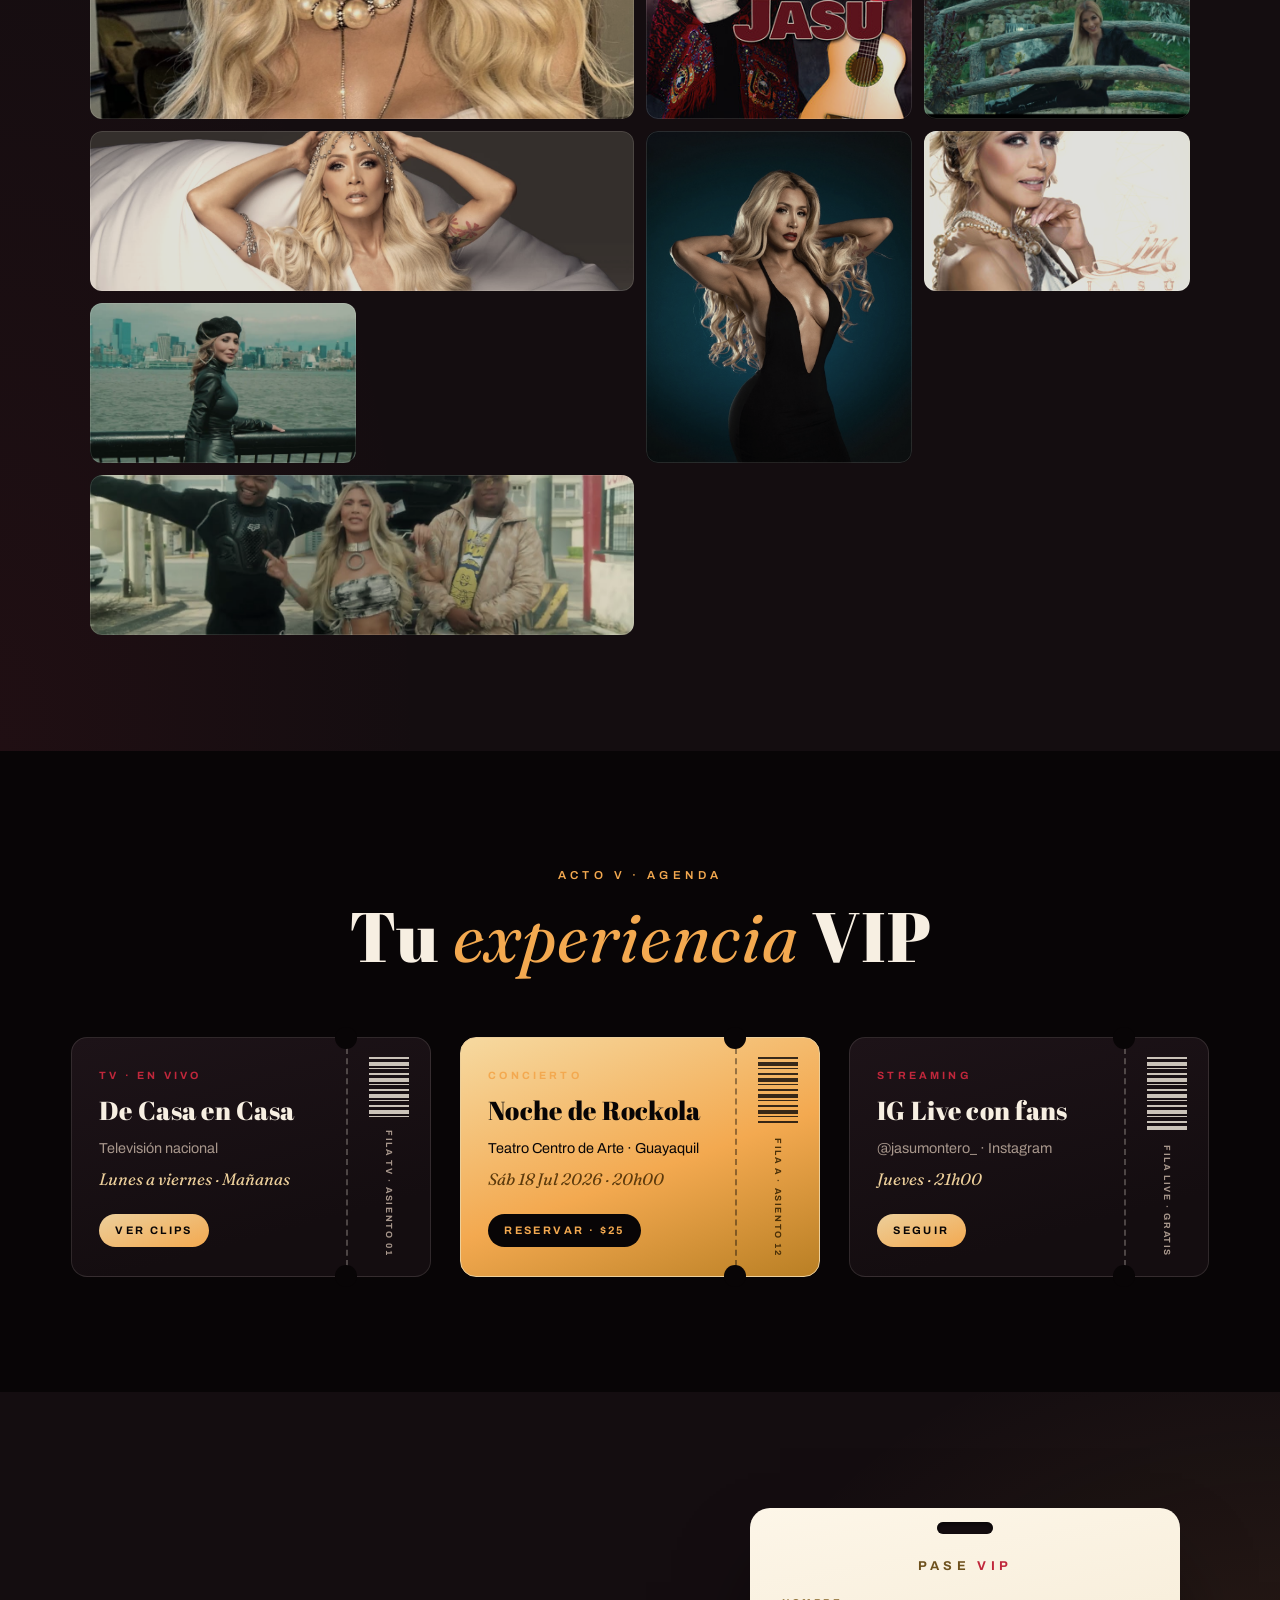
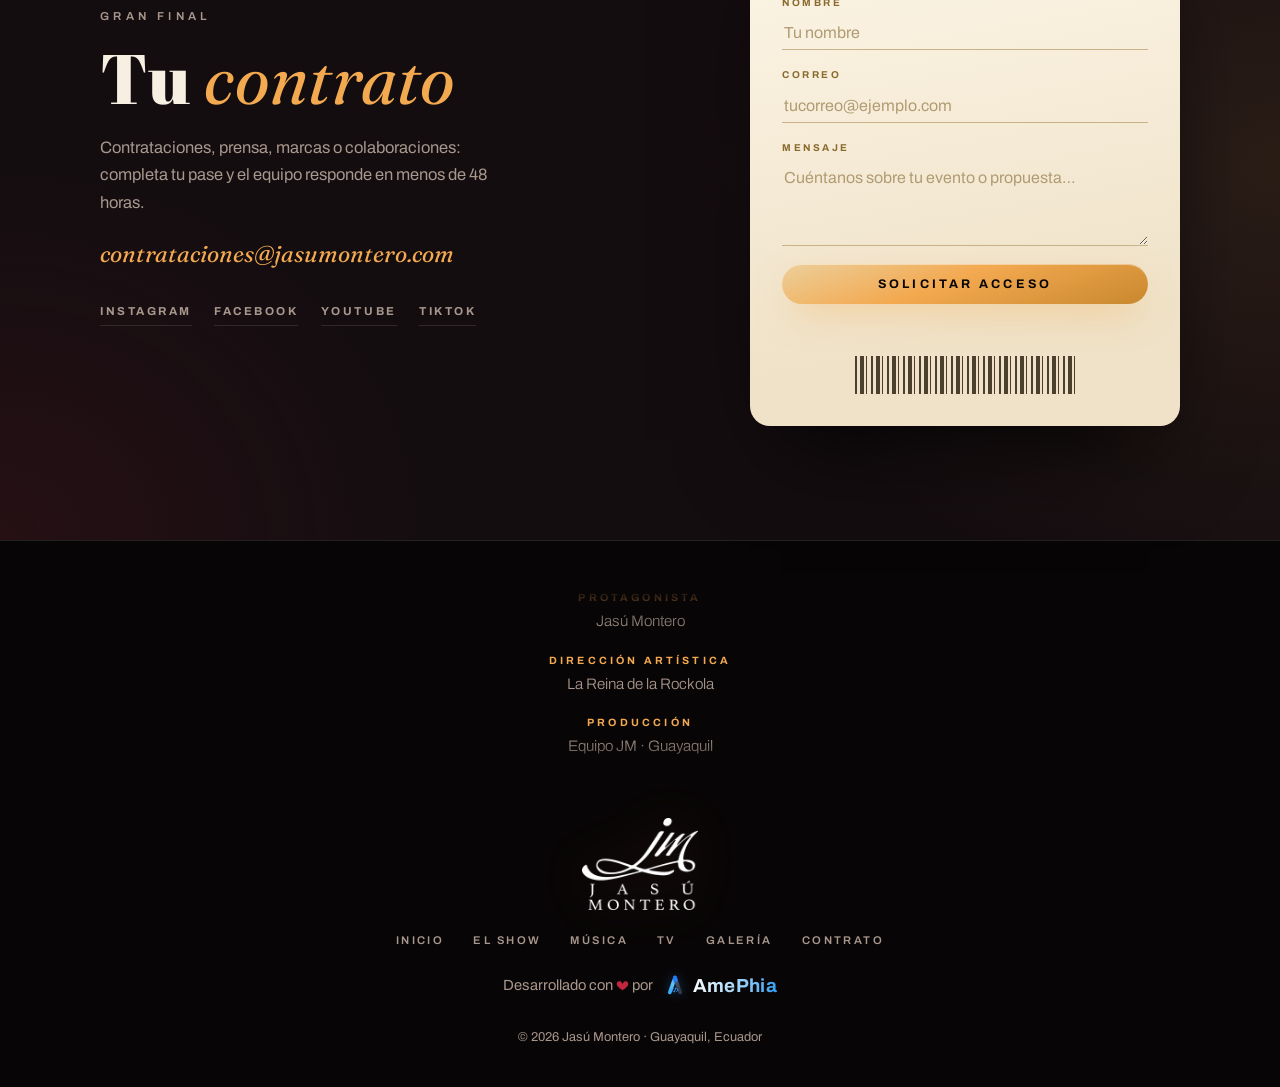
==== commit f3cb2df2: "Cambios de Alexis: VIP, sin TC, Contrato, logo en hero y jingle de apertura - Boletos: «Tu boleto de" ====
--- a/index.html
+++ b/index.html
@@ -46,7 +46,7 @@
       <a href="#boletos">Boletos</a>
     </nav>
     <div class="nav__right">
-      <a class="nav__cta" href="#backstage" data-magnet>Backstage</a>
+      <a class="nav__cta" href="#backstage" data-magnet>Contrato</a>
       <button class="nav__burger" id="navBurger" aria-label="Abrir menú" aria-expanded="false"><span></span><span></span></button>
     </div>
   </header>
@@ -67,11 +67,12 @@
       <p class="hero__kicker">Función única · Guayaquil · Ecuador</p>
 
       <div class="hero__name">
-        <h1 class="hero__caps" id="titleBack" aria-label="Jasú">Jasú</h1>
-        <p class="hero__script" id="titleFront" aria-label="Montero">Montero</p>
+        <h1 class="hero__logo">
+          <img src="assets/img/jasu-logo-blanco.png" alt="Jasú Montero" width="504" height="400">
+        </h1>
         <p class="hero__roles">Cantante <i>✦</i> Presentadora <i>✦</i> Actriz</p>
         <div class="hero__cta">
-          <a href="#actos" class="btn-gala" data-magnet>Que comience el show</a>
+          <a href="#actos" id="showStart" class="btn-gala" data-magnet>Que comience el show</a>
           <div class="eq is-on" aria-hidden="true"><span></span><span></span><span></span><span></span><span></span></div>
         </div>
       </div>
@@ -128,7 +129,7 @@
           <article class="era">
             <span class="era__year">2016</span>
             <h3>De Casa en Casa</h3>
-            <p>Se une al matinal de TC Televisión y desde entonces entra, cada mañana, a los hogares del Ecuador.</p>
+            <p>Se une a un matinal de televisión nacional y desde entonces entra, cada mañana, a los hogares del Ecuador.</p>
           </article>
 
           <article class="era era--final">
@@ -259,7 +260,7 @@
     <section class="tickets" id="boletos">
       <header class="sec-head">
         <p class="kicker">Acto V · Agenda</p>
-        <h2 class="title-xl">Tu <em>boleto</em> de entrada</h2>
+        <h2 class="title-xl">Tu <em>experiencia</em> VIP</h2>
       </header>
 
       <div class="tickets__row">
@@ -268,9 +269,9 @@
           <div class="ticket__main">
             <p class="ticket__tag">TV · En vivo</p>
             <h3>De Casa en Casa</h3>
-            <p class="ticket__where">TC Televisión</p>
+            <p class="ticket__where">Televisión nacional</p>
             <p class="ticket__when">Lunes a viernes · Mañanas</p>
-            <a class="ticket__btn" href="https://www.tctelevision.com/" target="_blank" rel="noopener" data-magnet>Ver señal</a>
+            <a class="ticket__btn" href="https://www.youtube.com/@JasuMonteroOficial" target="_blank" rel="noopener" data-magnet>Ver clips</a>
           </div>
           <div class="ticket__stub">
             <span class="ticket__barcode" aria-hidden="true"></span>
@@ -313,7 +314,7 @@
       <div class="backstage__grid">
         <div class="backstage__copy">
           <p class="kicker">Gran final</p>
-          <h2 class="title-xl">Pase al <em>backstage</em></h2>
+          <h2 class="title-xl">Tu <em>contrato</em></h2>
           <p>Contrataciones, prensa, marcas o colaboraciones:
           completa tu pase y el equipo responde en menos de 48 horas.</p>
           <p class="backstage__mail">contrataciones@jasumontero.com</p>
@@ -328,7 +329,7 @@
         <!-- Sin backend: abre el correo del visitante (ver README para Formspree) -->
         <form class="pass" id="passForm" data-mailto="contrataciones@jasumontero.com" data-tilt>
           <span class="pass__hole" aria-hidden="true"></span>
-          <p class="pass__head">Pase Backstage <b>VIP</b></p>
+          <p class="pass__head">Pase <b>VIP</b></p>
           <label class="pass__field">
             <span>Nombre</span>
             <input type="text" name="nombre" required placeholder="Tu nombre" autocomplete="name">
@@ -357,7 +358,7 @@
         <li><b>Dirección artística</b> La Reina de la Rockola</li>
         <li><b>Producción</b> Equipo JM · Guayaquil</li>
         <li><b>Música</b> Me Siento Viva · Sola · Egoísta · Antídoto</li>
-        <li><b>Televisión</b> De Casa en Casa · TC</li>
+        <li><b>Televisión</b> De Casa en Casa</li>
         <li><b>Agradecimientos</b> A todo el público del Ecuador ♥</li>
       </ul>
     </div>
@@ -365,7 +366,7 @@
       <p class="credits__brand"><img src="assets/img/jasu-logo-blanco.png" alt="Jasú Montero"></p>
       <nav class="credits__nav" aria-label="Pie">
         <a href="#inicio">Inicio</a><a href="#actos">El Show</a><a href="#musica">Música</a>
-        <a href="#tv">TV</a><a href="#galeria">Galería</a><a href="#backstage">Backstage</a>
+        <a href="#tv">TV</a><a href="#galeria">Galería</a><a href="#backstage">Contrato</a>
       </nav>
       <div class="credits__made">
         <span>Desarrollado con <svg class="credits__heart" viewBox="0 0 24 24" aria-label="amor" role="img"><path d="M12 21s-7.6-4.7-10.1-9.3C.3 8 2 4.7 5.4 4.2c2-.3 4 .7 5 2.4L12 9.4l1.6-2.8c1-1.7 3-2.7 5-2.4 3.4.5 5.1 3.8 3.5 7.5C19.6 16.3 12 21 12 21z" fill="currentColor"/></svg> por</span>
--- a/style.css
+++ b/style.css
@@ -510,6 +510,28 @@
     0 8px 40px rgba(0, 0, 0, .7);
   transform: rotate(-5deg) translateY(-.42em);
   margin-left: .9em;
+}
+
+/* Logo oficial en lugar del título tipográfico */
+.hero__logo {
+  margin: 0;
+  line-height: 0;
+}
+
+.hero__logo img {
+  width: clamp(15rem, 30vw, 27rem);
+  height: auto;
+  filter: drop-shadow(0 12px 50px rgba(0, 0, 0, .8));
+  opacity: 0;
+  transform: translateY(24px) scale(.96);
+}
+
+body.show-on .hero__logo img {
+  animation: heroLogoIn 1.1s var(--ease-back, cubic-bezier(.2, .9, .3, 1.2)) .5s forwards;
+}
+
+@keyframes heroLogoIn {
+  to { opacity: 1; transform: none; }
 }
 
 /* Flecha para bajar */
@@ -1727,8 +1749,7 @@
     bottom: 5.4rem;
     transform: none;
   }
-  .hero__caps { font-size: 20vw; }
-  .hero__script { font-size: 10.5vw; }
+  .hero__logo img { width: min(62vw, 18rem); }
   .hero__kicker { top: 5.6rem; font-size: .58rem; letter-spacing: .3em; }
 
   .setlist { grid-template-columns: 1fr; }
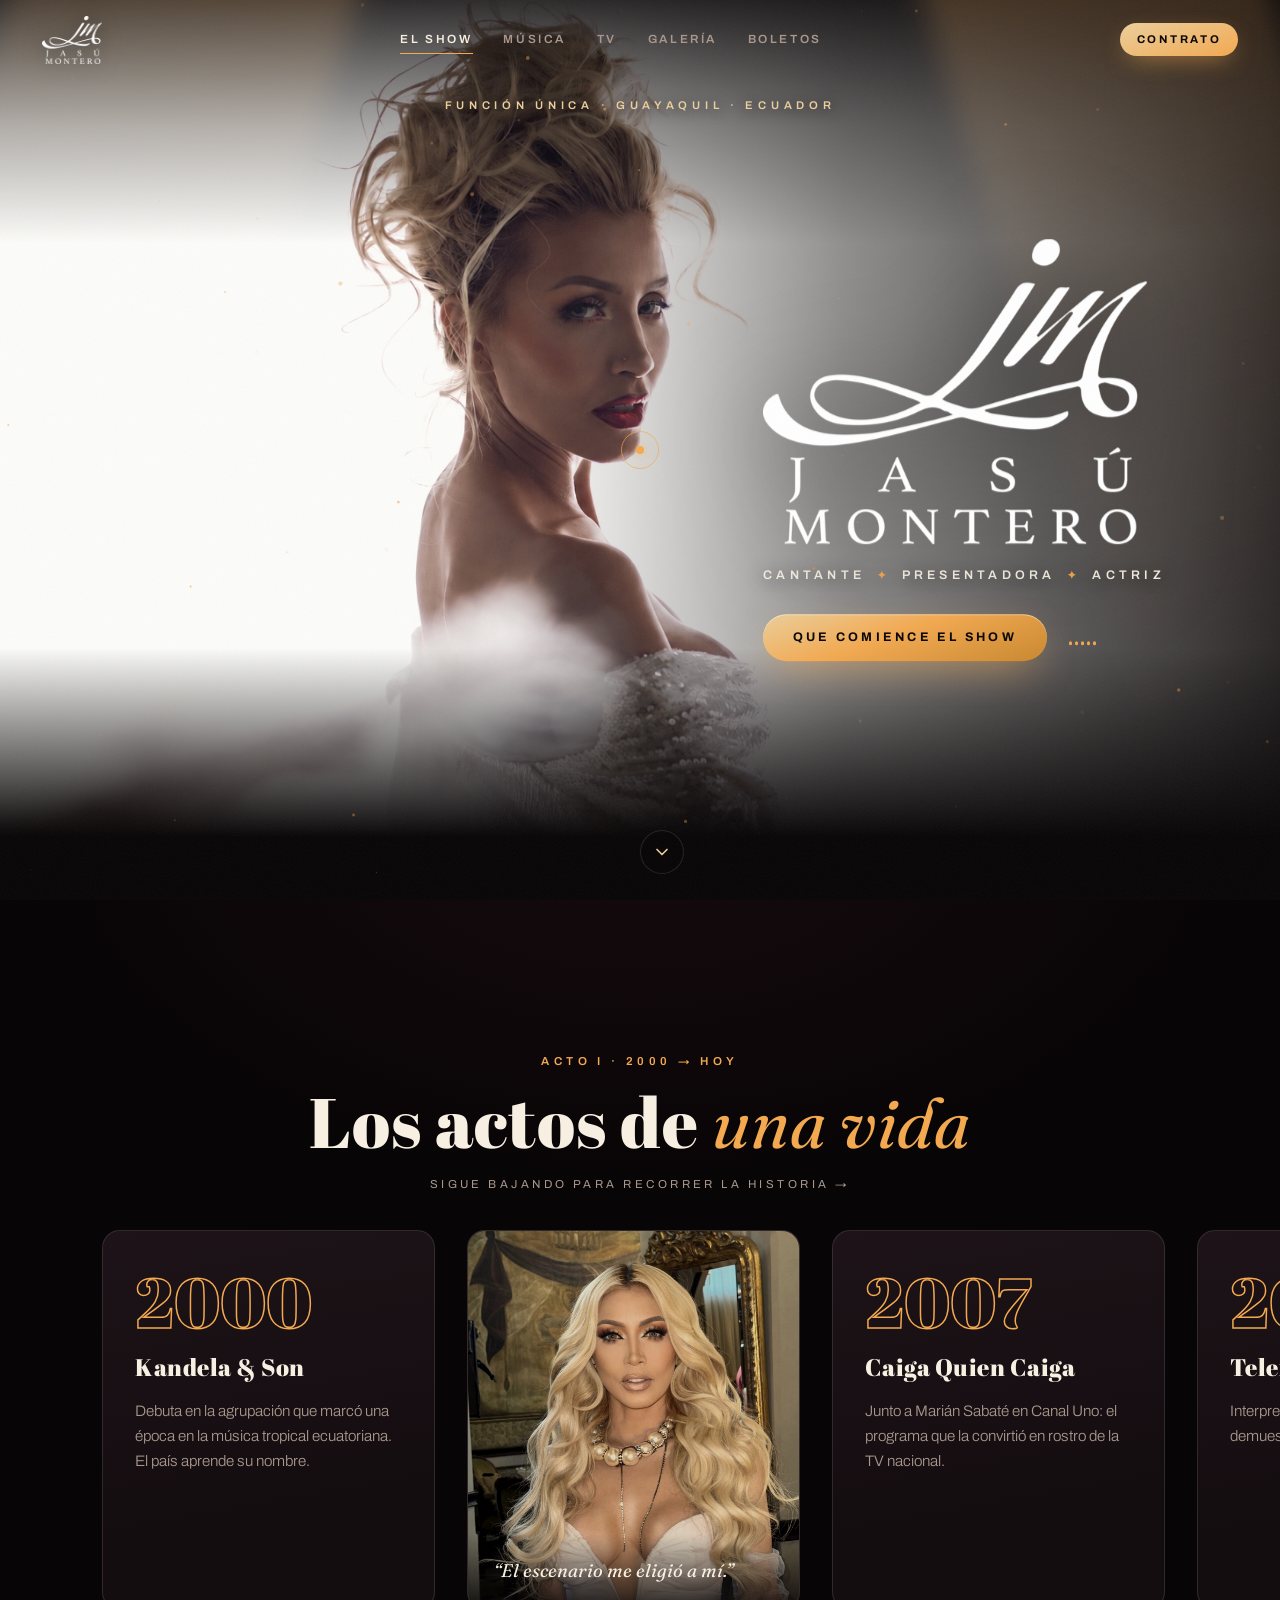
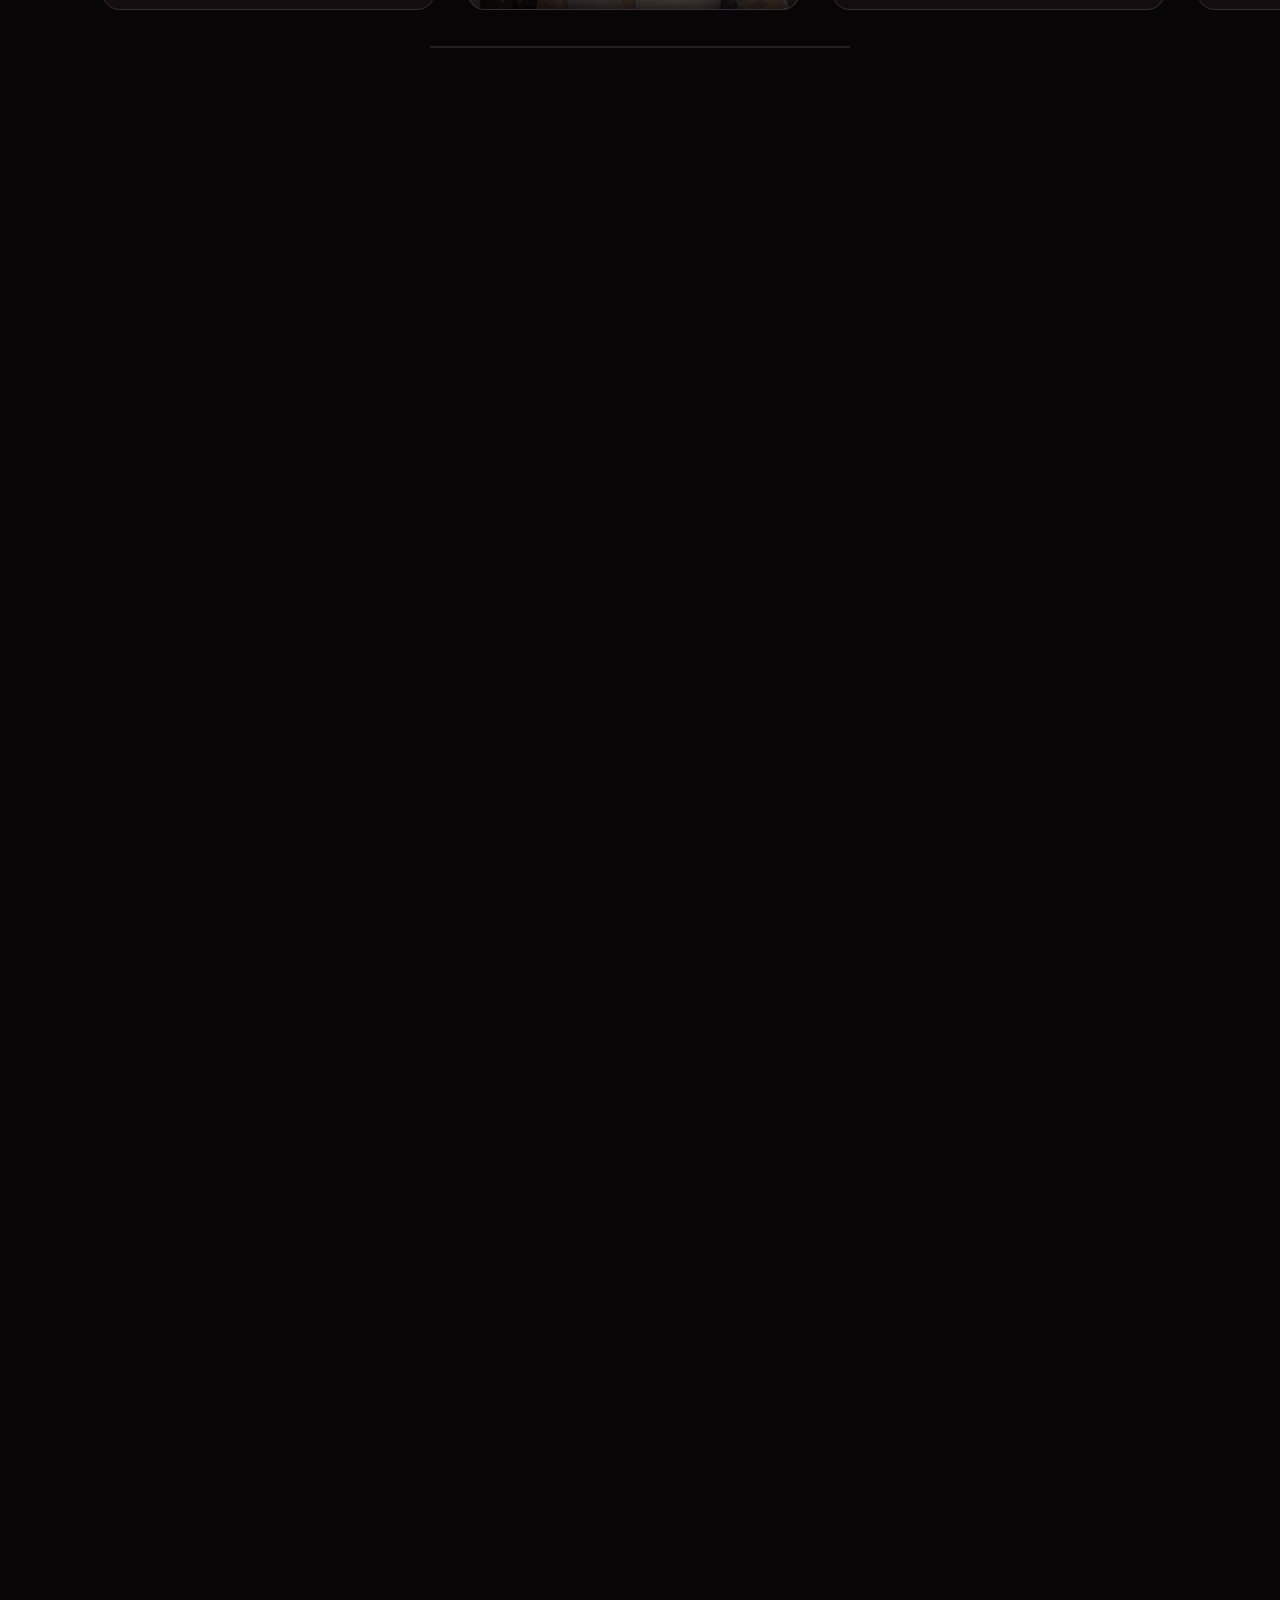
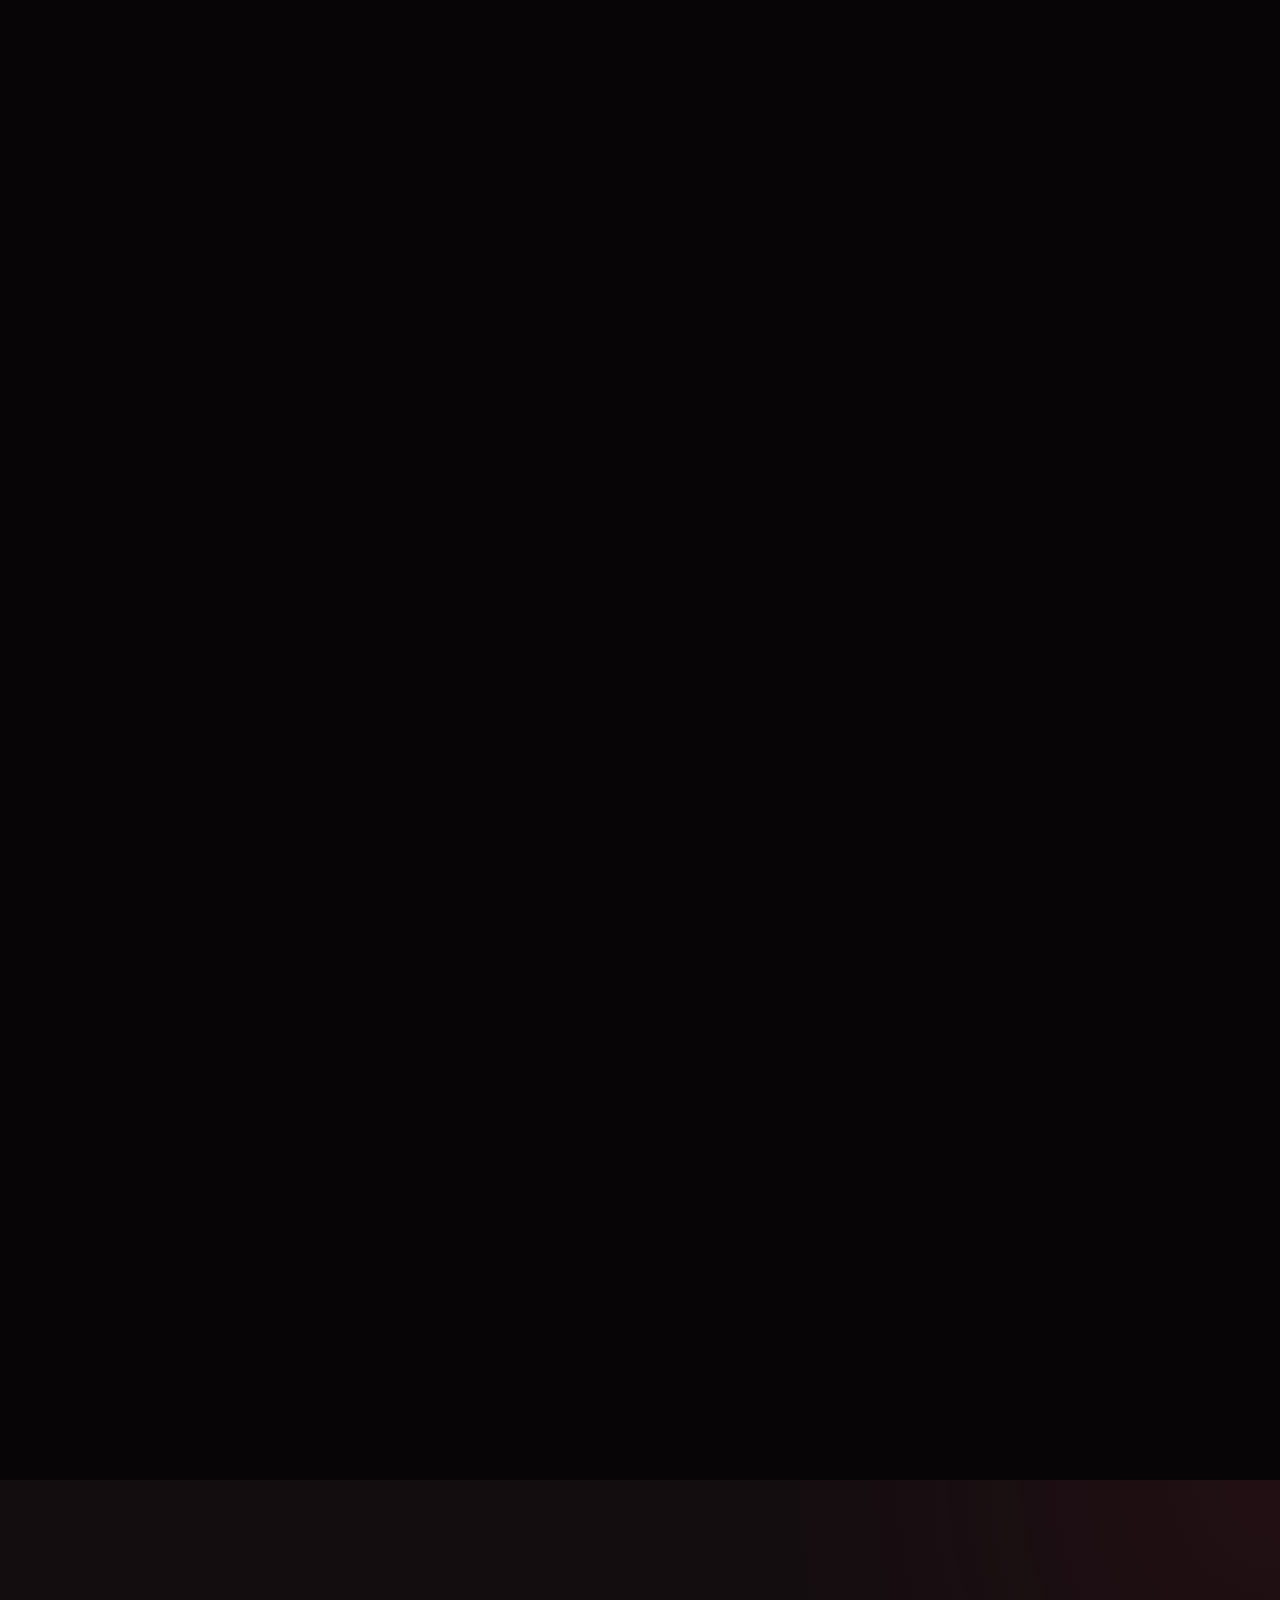
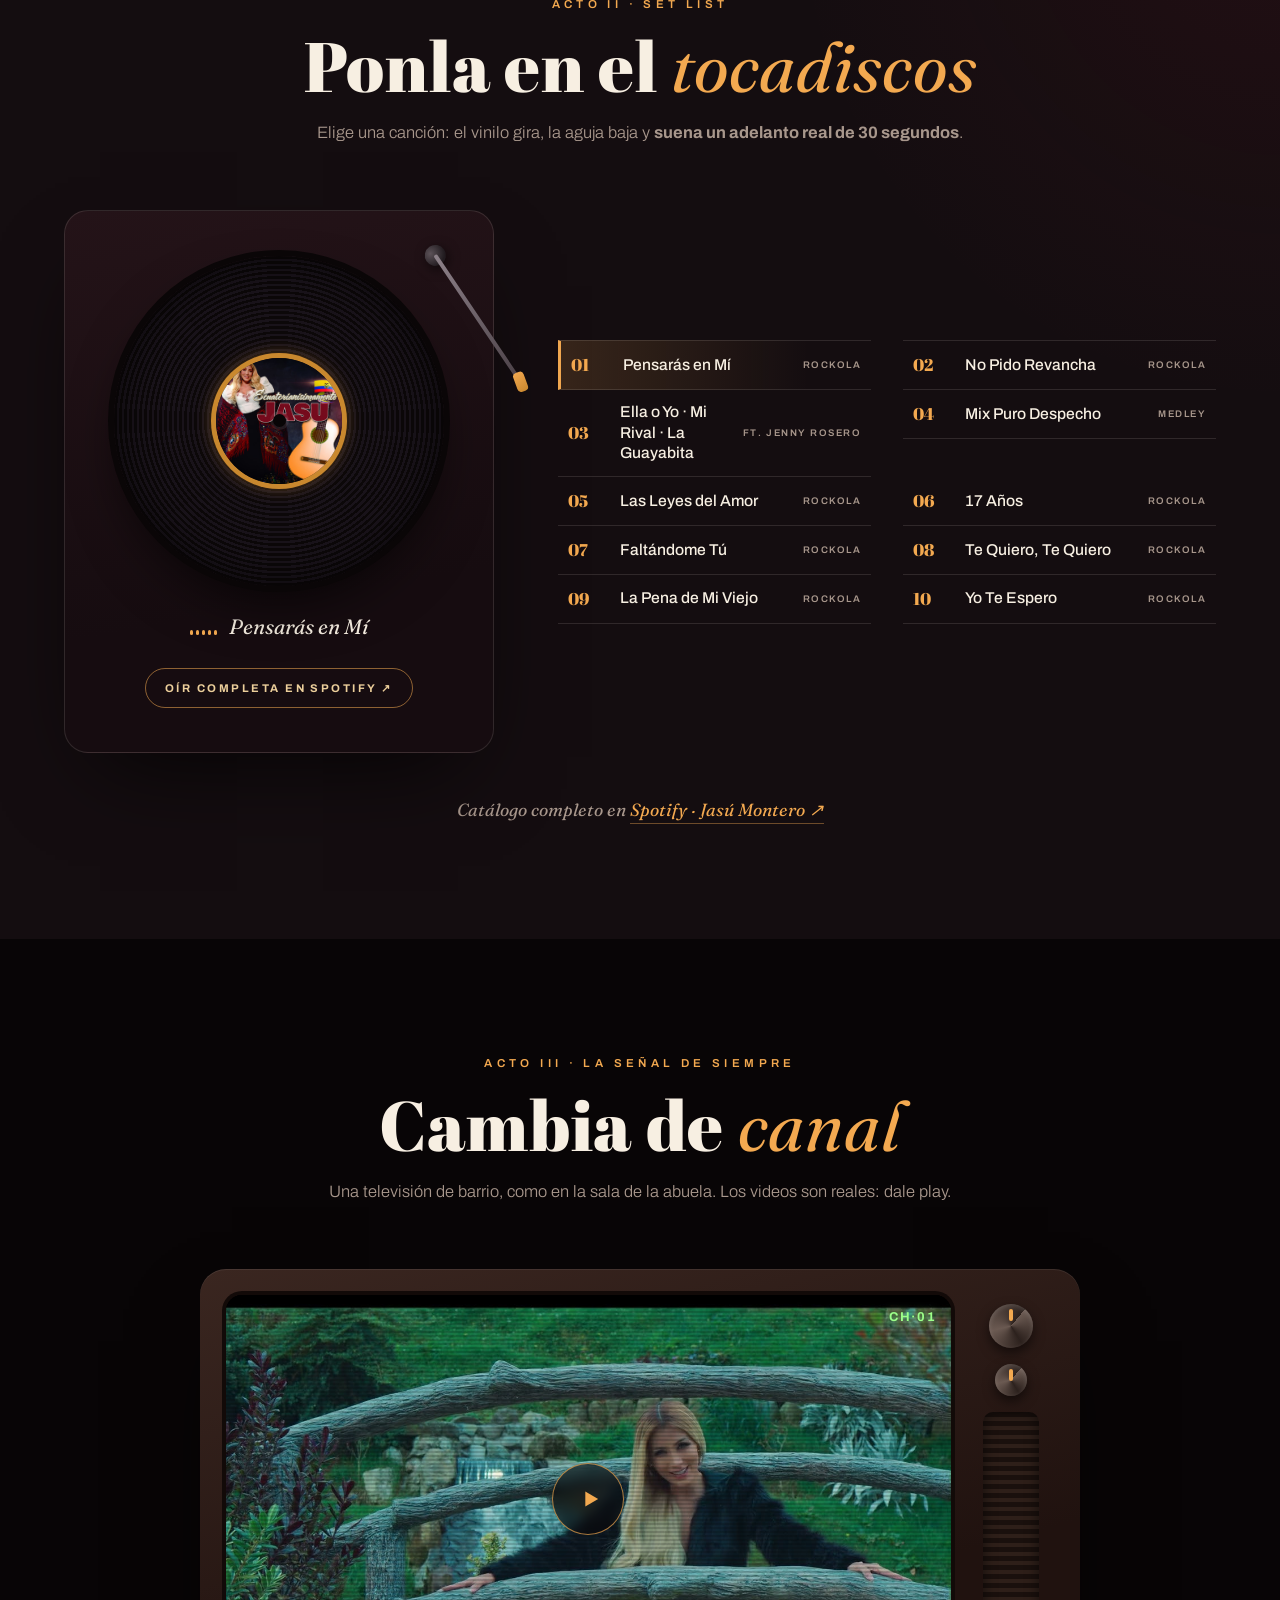
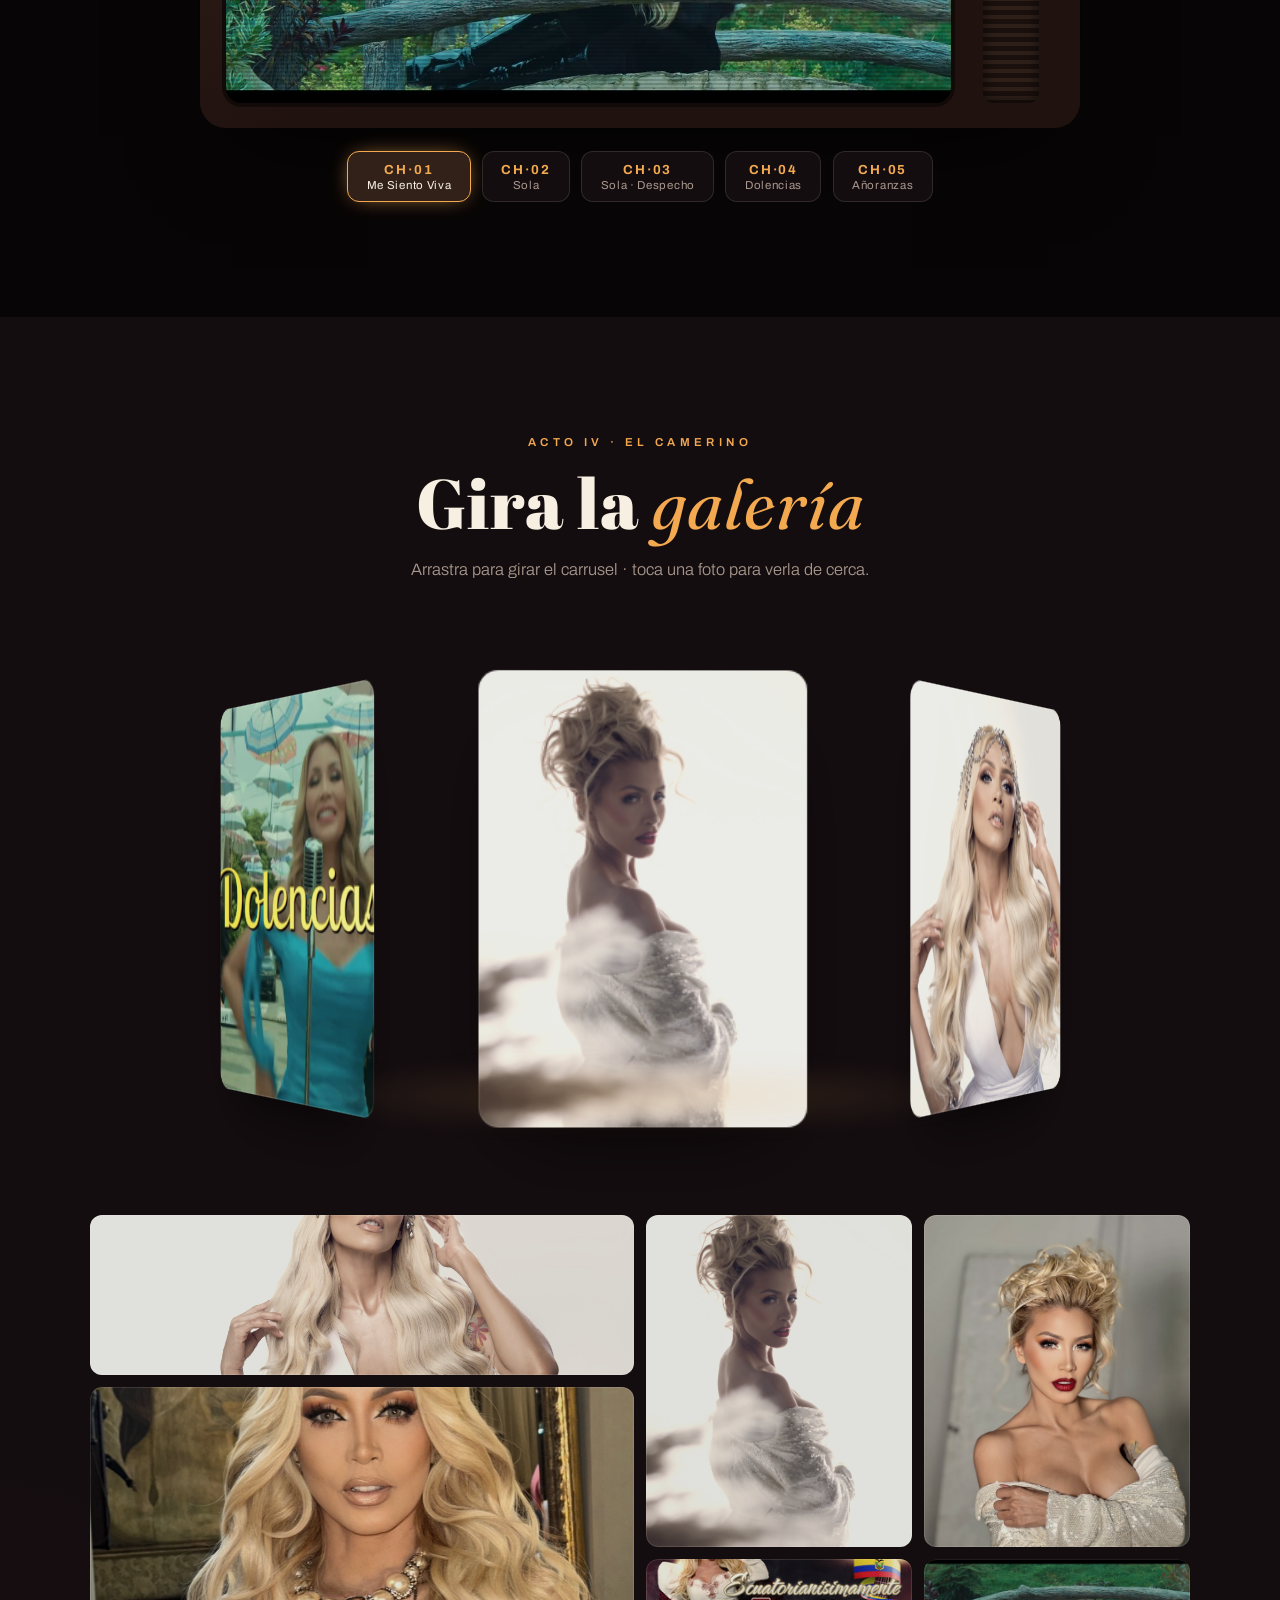
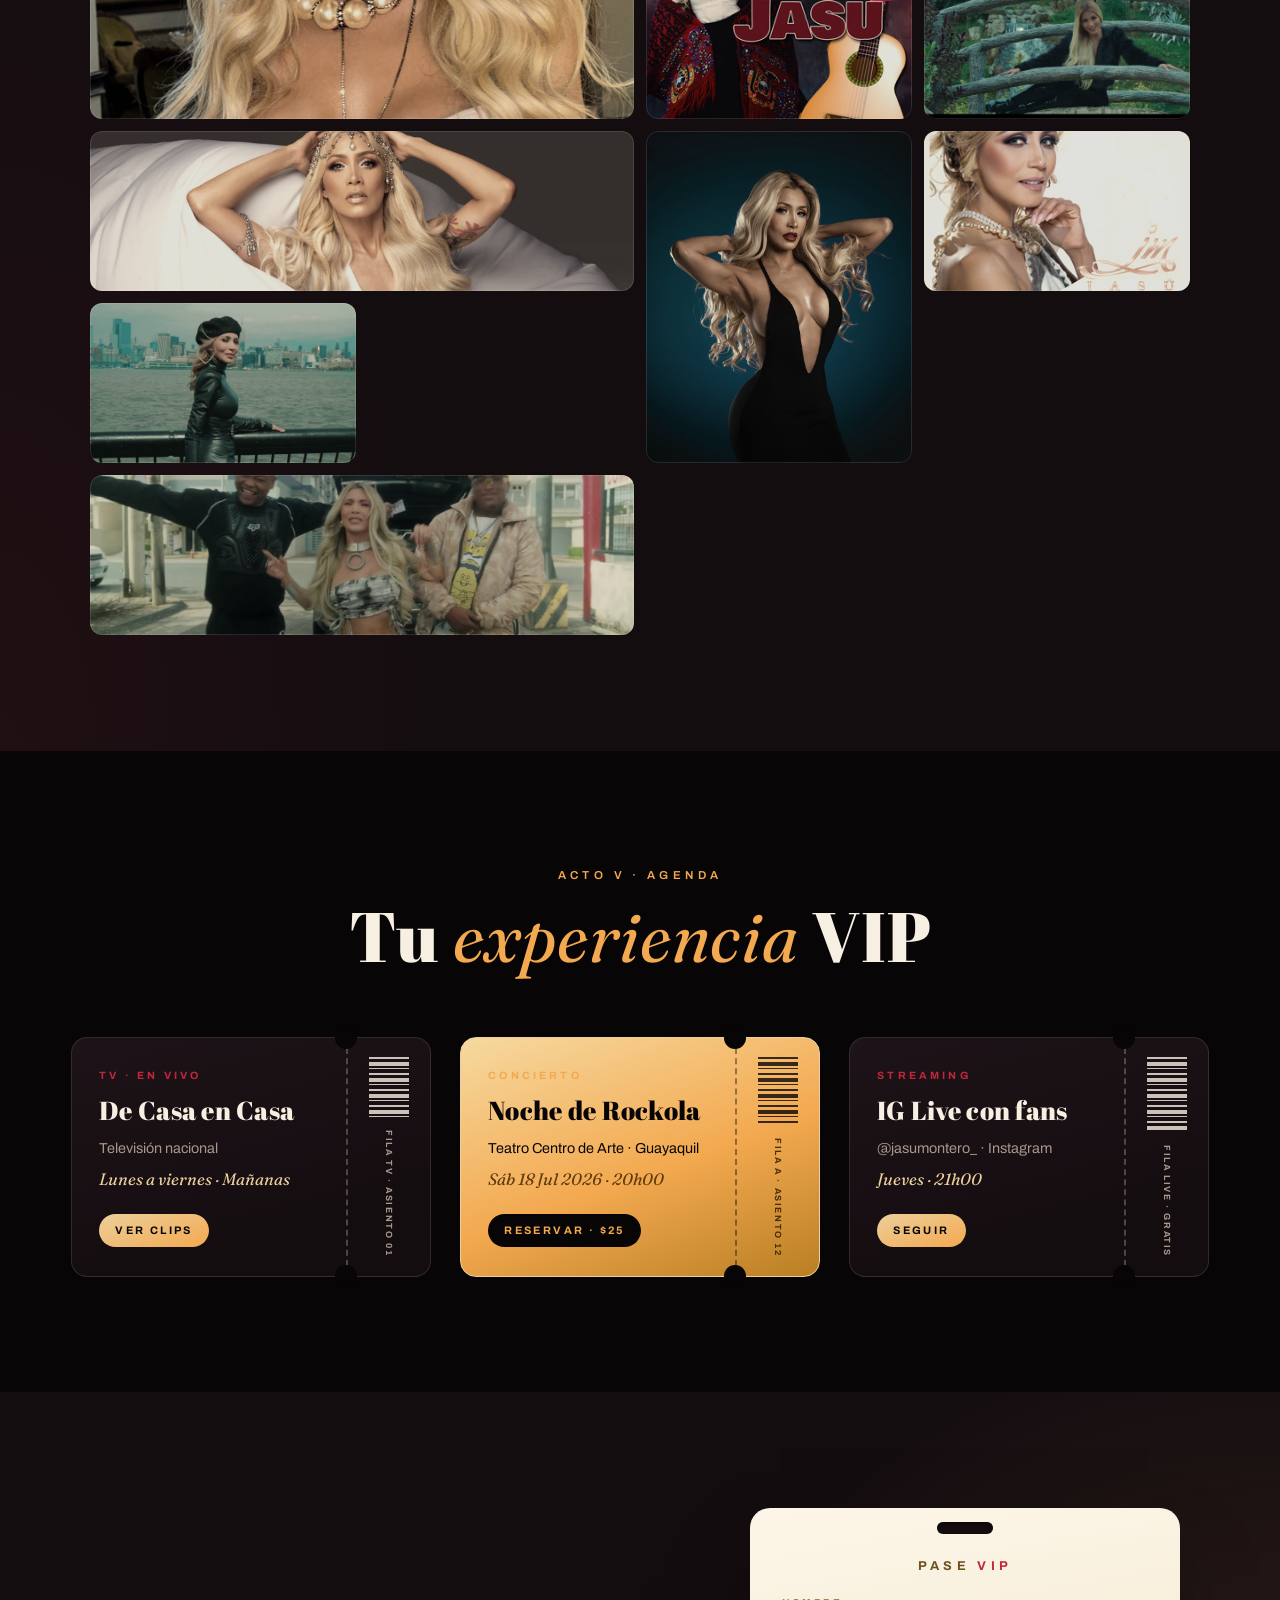
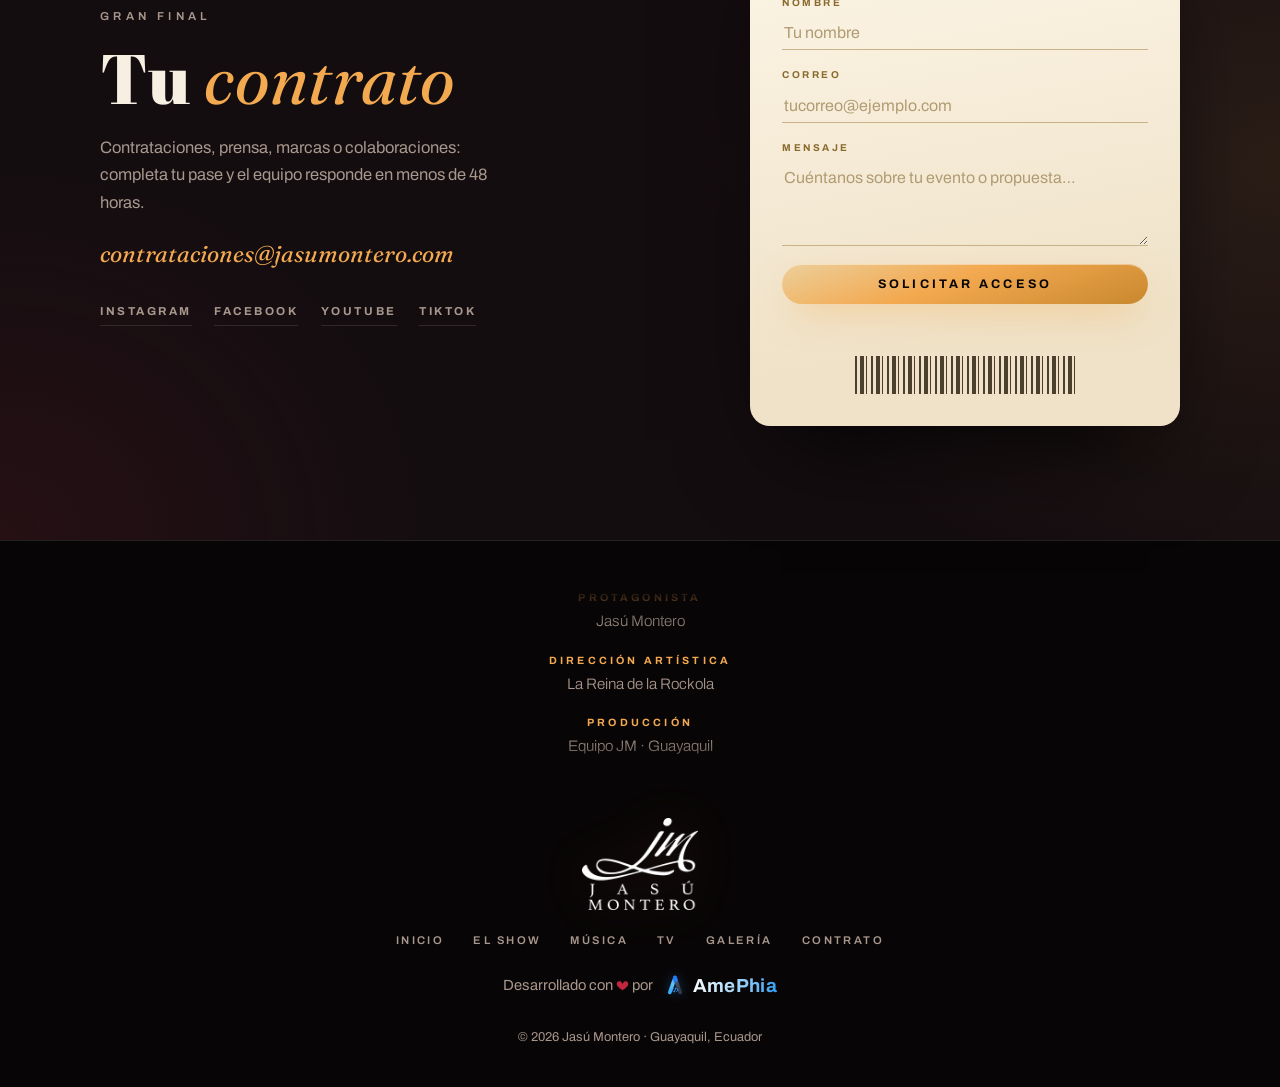
==== commit 3a1a9656: "SEO profesional + fix del reproductor (primera canción no sonaba) SEO: - Meta tags completos: title," ====
--- a/index.html
+++ b/index.html
@@ -3,17 +3,86 @@
 <head>
   <meta charset="UTF-8">
   <meta name="viewport" content="width=device-width, initial-scale=1.0">
-  <title>Jasú Montero — Sitio Oficial · Cantante · Presentadora · Actriz</title>
-  <meta name="description" content="Jasú Montero como nunca la viste: una función de gala interactiva. Música en vinilo, TV retro, galería 3D y boletos para el show.">
+
+  <!-- ════════ SEO ════════ -->
+  <title>Jasú Montero — Sitio Oficial · Cantante, Presentadora y Actriz</title>
+  <meta name="description" content="Sitio oficial de Jasú Montero, la voz de la rockola ecuatoriana: cantante, presentadora y actriz. Música, shows, agenda y contrataciones desde Guayaquil, Ecuador.">
+  <link rel="canonical" href="https://jasumontero.com/">
+  <meta name="robots" content="index, follow, max-image-preview:large, max-snippet:-1">
+  <meta name="author" content="Jasú Montero">
+  <meta name="keywords" content="Jasú Montero, rockola, cantante ecuatoriana, música ecuatoriana, presentadora, actriz, De Casa en Casa, Las Tr3s, Kandela y Son, Guayaquil, Ecuador">
+  <meta name="theme-color" content="#080506">
+  <meta name="geo.region" content="EC-G">
+  <meta name="geo.placename" content="Guayaquil, Ecuador">
+
+  <!-- Open Graph · Facebook · WhatsApp · LinkedIn -->
+  <meta property="og:type" content="website">
+  <meta property="og:site_name" content="Jasú Montero">
+  <meta property="og:locale" content="es_EC">
   <meta property="og:title" content="Jasú Montero — La Función">
-  <meta property="og:description" content="El show interactivo de la voz de la rockola ecuatoriana.">
-  <meta property="og:image" content="assets/img/jasu-completa.jpg">
-
+  <meta property="og:description" content="La voz de la rockola ecuatoriana como nunca la viste: música, shows y una función de gala interactiva.">
+  <meta property="og:url" content="https://jasumontero.com/">
+  <meta property="og:image" content="https://jasumontero.com/assets/img/og-jasu-montero.jpg">
+  <meta property="og:image:secure_url" content="https://jasumontero.com/assets/img/og-jasu-montero.jpg">
+  <meta property="og:image:type" content="image/jpeg">
+  <meta property="og:image:width" content="1200">
+  <meta property="og:image:height" content="630">
+  <meta property="og:image:alt" content="Jasú Montero">
+
+  <!-- Twitter / X Card -->
+  <meta name="twitter:card" content="summary_large_image">
+  <meta name="twitter:title" content="Jasú Montero — La Función">
+  <meta name="twitter:description" content="La voz de la rockola ecuatoriana como nunca la viste: música, shows y una función de gala interactiva.">
+  <meta name="twitter:image" content="https://jasumontero.com/assets/img/og-jasu-montero.jpg">
+  <meta name="twitter:image:alt" content="Jasú Montero">
+
+  <!-- Iconos / Favicons de marca -->
+  <link rel="icon" href="/favicon.ico" sizes="any">
+  <link rel="icon" type="image/png" sizes="32x32" href="/assets/img/favicon-32.png">
+  <link rel="apple-touch-icon" href="/assets/img/apple-touch-icon.png">
+  <link rel="manifest" href="/site.webmanifest">
+
+  <!-- Fuentes y estilos -->
   <link rel="preconnect" href="https://fonts.googleapis.com">
   <link rel="preconnect" href="https://fonts.gstatic.com" crossorigin>
   <link href="https://fonts.googleapis.com/css2?family=Abril+Fatface&family=Fraunces:ital,opsz,wght@0,9..144,300..700;1,9..144,300..700&family=Archivo:wght@300;400;500;600;700&display=swap" rel="stylesheet">
   <link rel="stylesheet" href="style.css">
-  <link rel="icon" href="data:image/svg+xml,<svg xmlns='http://www.w3.org/2000/svg' viewBox='0 0 100 100'><text y='.9em' font-size='90'>🎭</text></svg>">
+
+  <!-- ════════ Datos estructurados (JSON-LD) ════════ -->
+  <script type="application/ld+json">
+  {
+    "@context": "https://schema.org",
+    "@graph": [
+      {
+        "@type": "WebSite",
+        "@id": "https://jasumontero.com/#website",
+        "url": "https://jasumontero.com/",
+        "name": "Jasú Montero",
+        "description": "Sitio oficial de Jasú Montero — cantante, presentadora y actriz ecuatoriana.",
+        "inLanguage": "es-EC",
+        "publisher": { "@id": "https://jasumontero.com/#person" }
+      },
+      {
+        "@type": ["Person", "PerformingGroup"],
+        "@id": "https://jasumontero.com/#person",
+        "name": "Jasú Montero",
+        "url": "https://jasumontero.com/",
+        "image": "https://jasumontero.com/assets/img/og-jasu-montero.jpg",
+        "description": "Cantante, presentadora y actriz ecuatoriana, reconocida como la voz de la rockola.",
+        "jobTitle": ["Cantante", "Presentadora", "Actriz"],
+        "nationality": "Ecuatoriana",
+        "homeLocation": { "@type": "Place", "name": "Guayaquil, Ecuador" },
+        "sameAs": [
+          "https://www.instagram.com/jasumontero_/",
+          "https://www.facebook.com/jasumontero",
+          "https://www.youtube.com/@JasuMonteroOficial",
+          "https://www.tiktok.com/@jasumontero_",
+          "https://open.spotify.com/artist/5JsuwL8y8HYp6xwAgBlFYM"
+        ]
+      }
+    ]
+  }
+  </script>
 </head>
 <body data-loading>
 
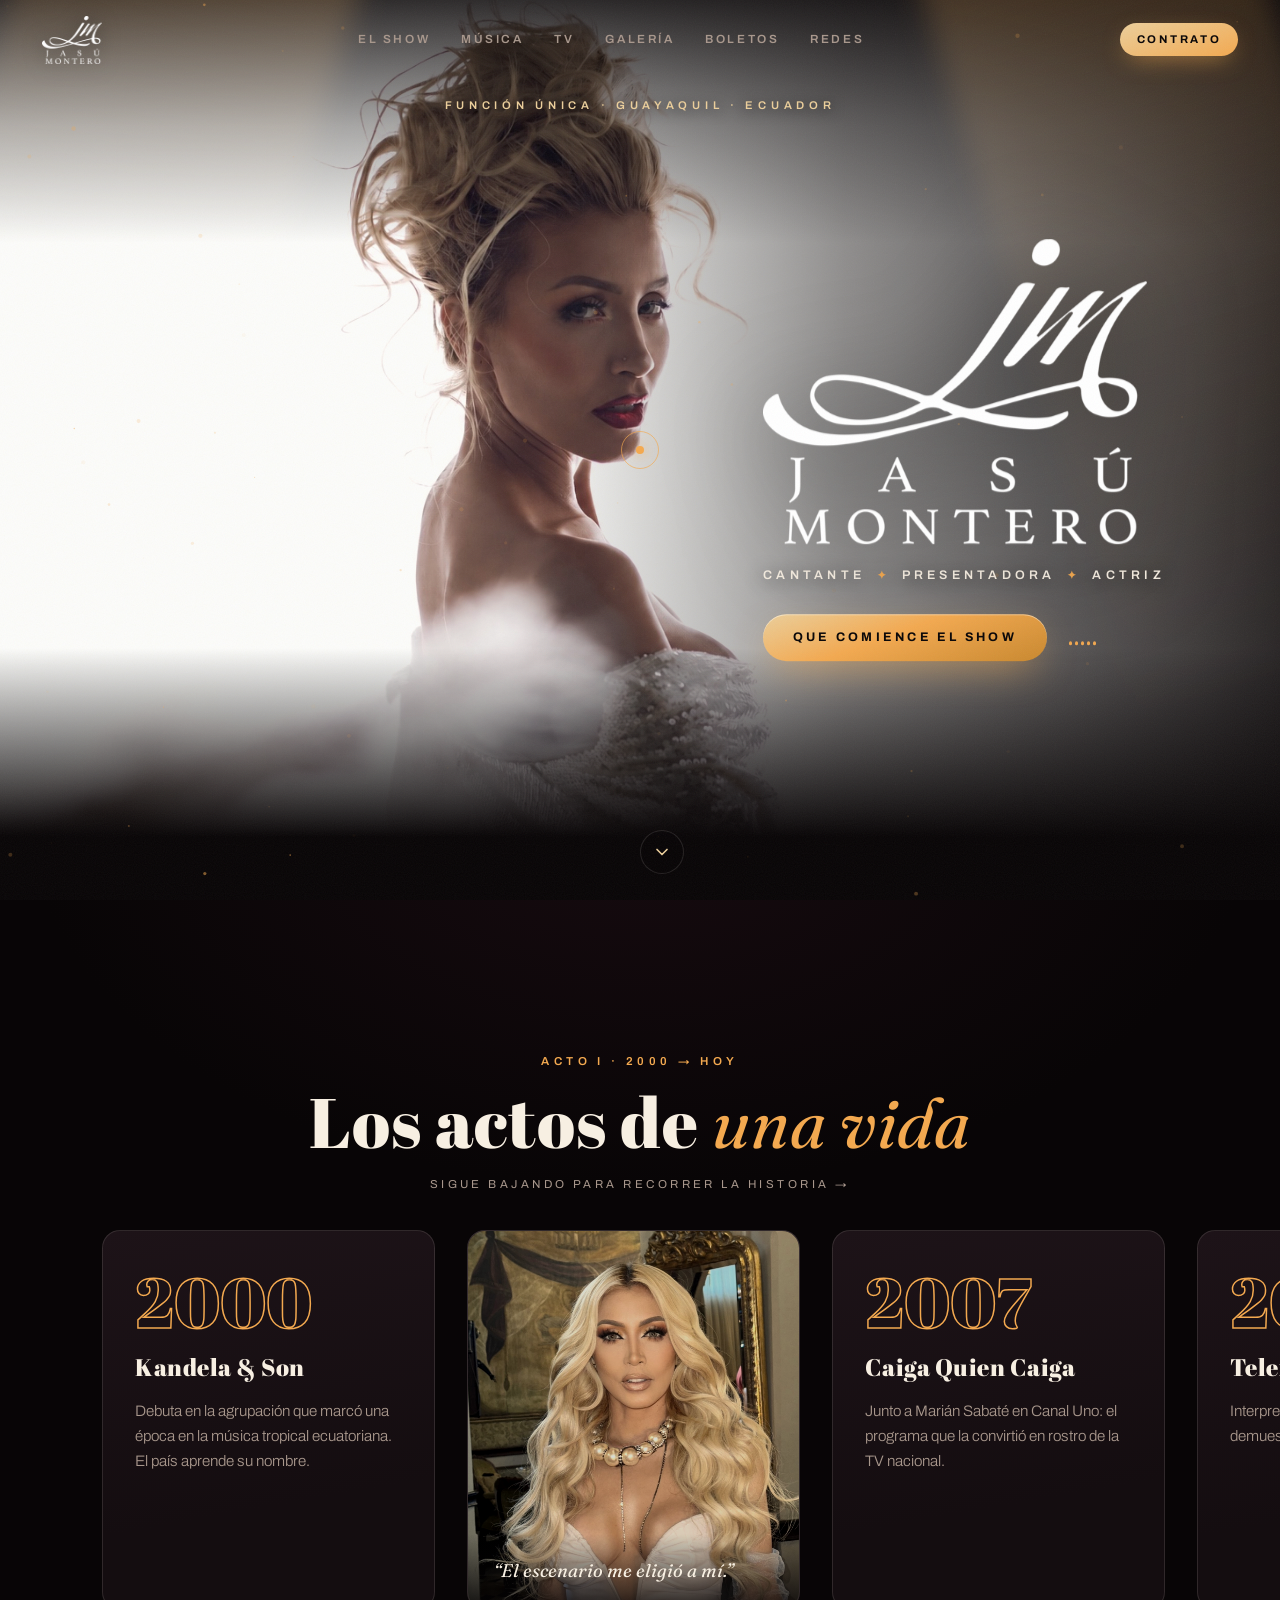
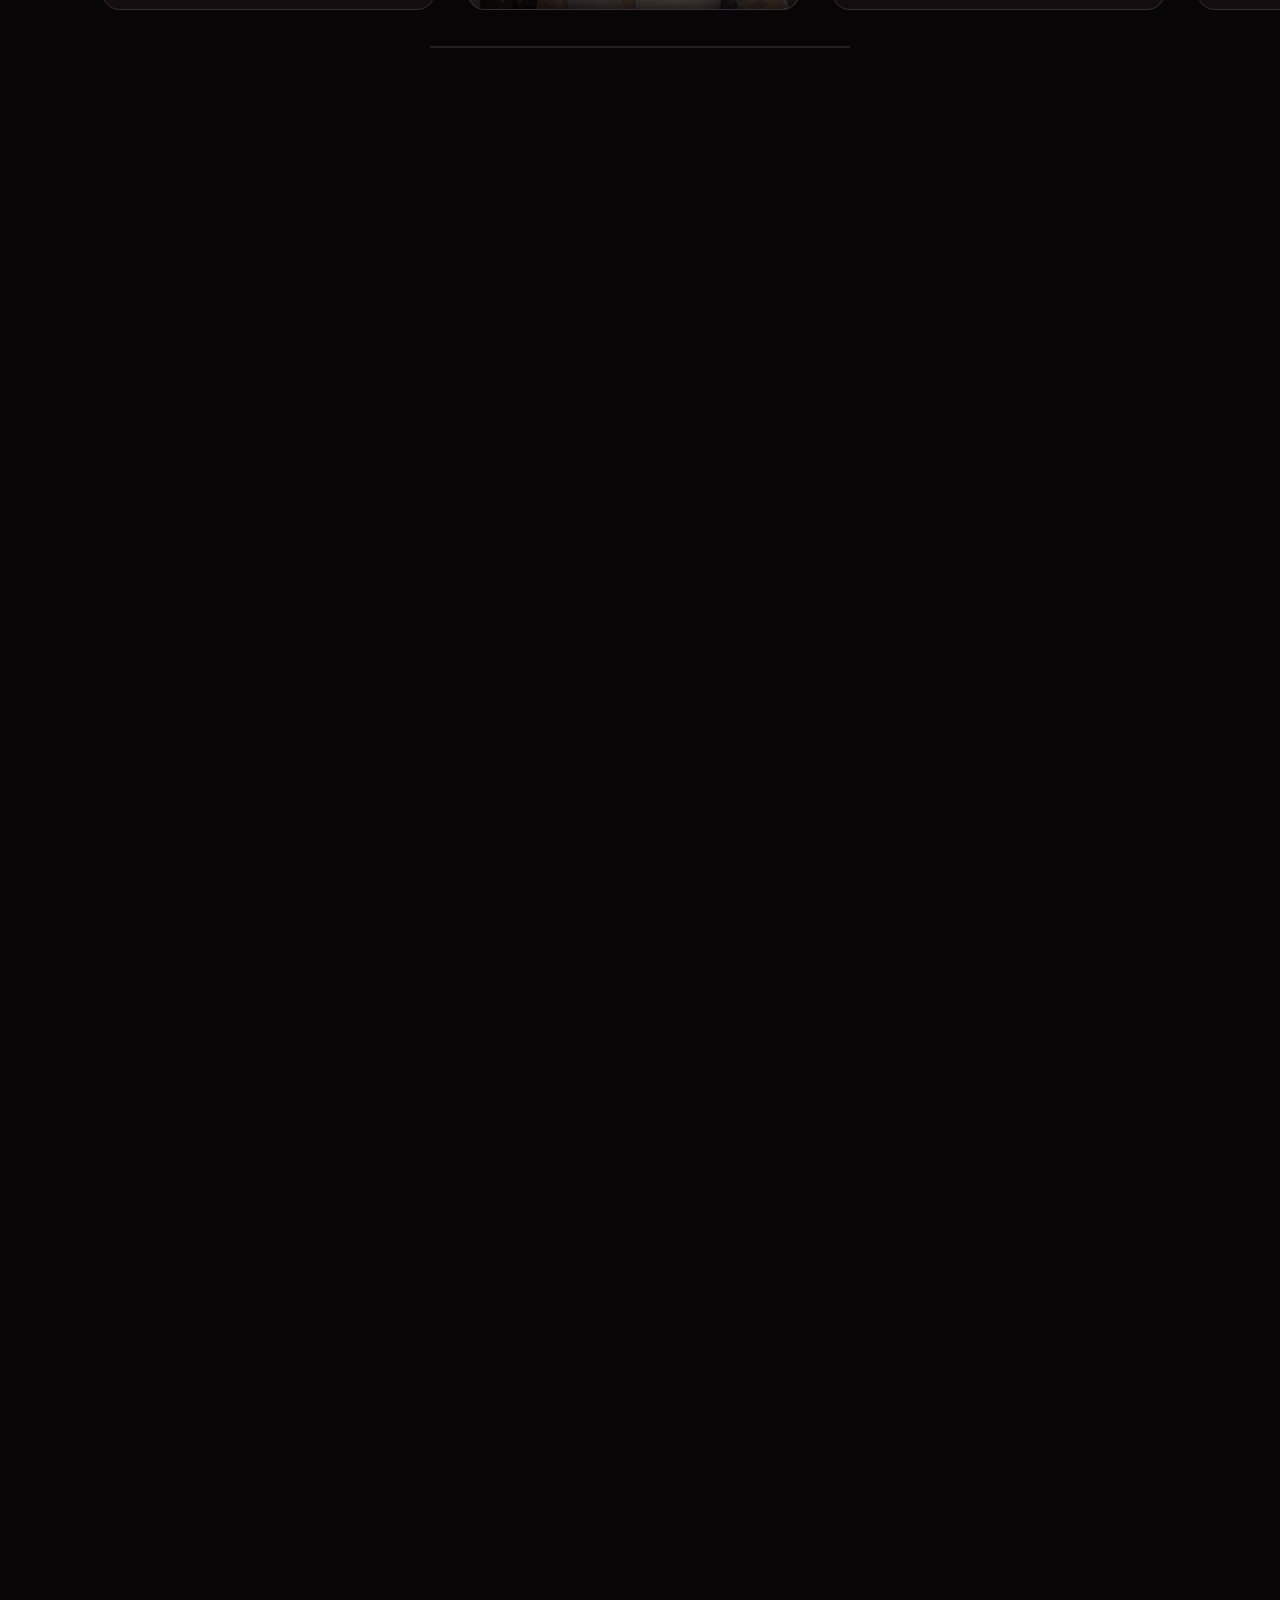
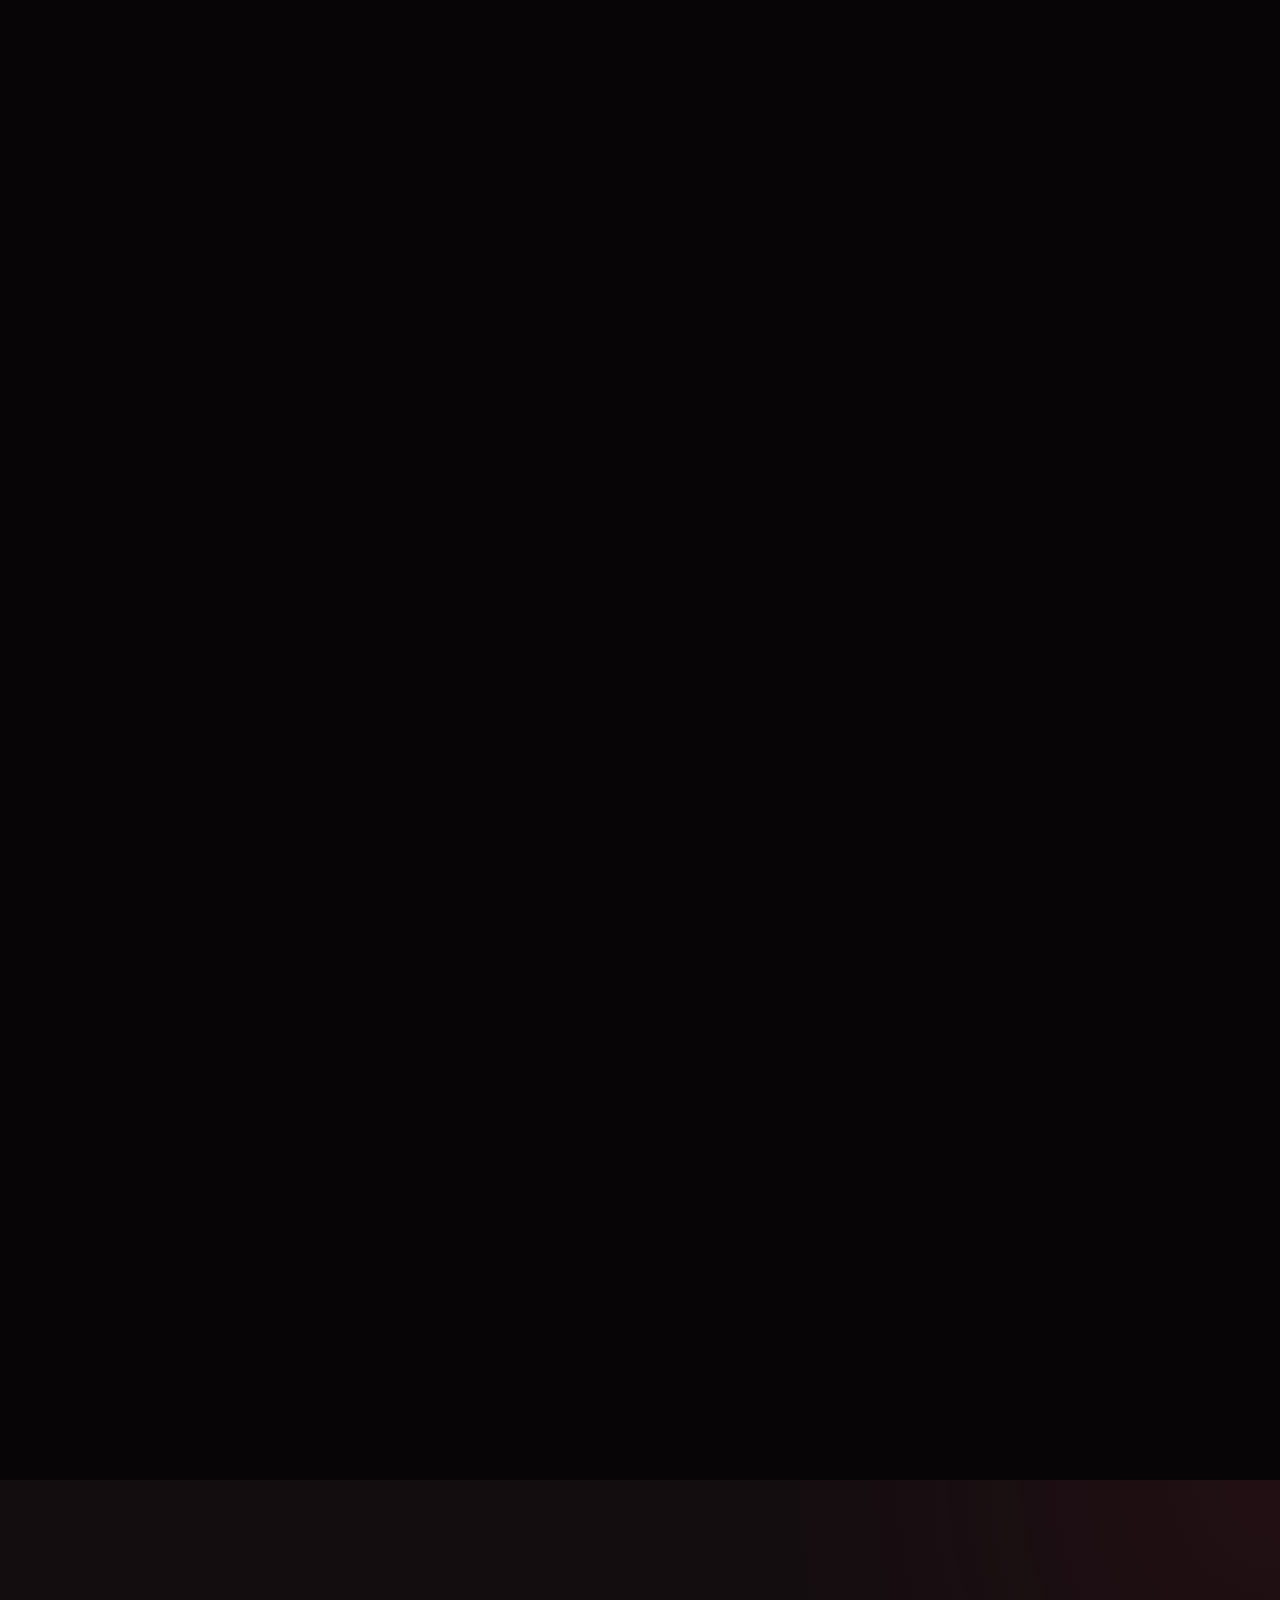
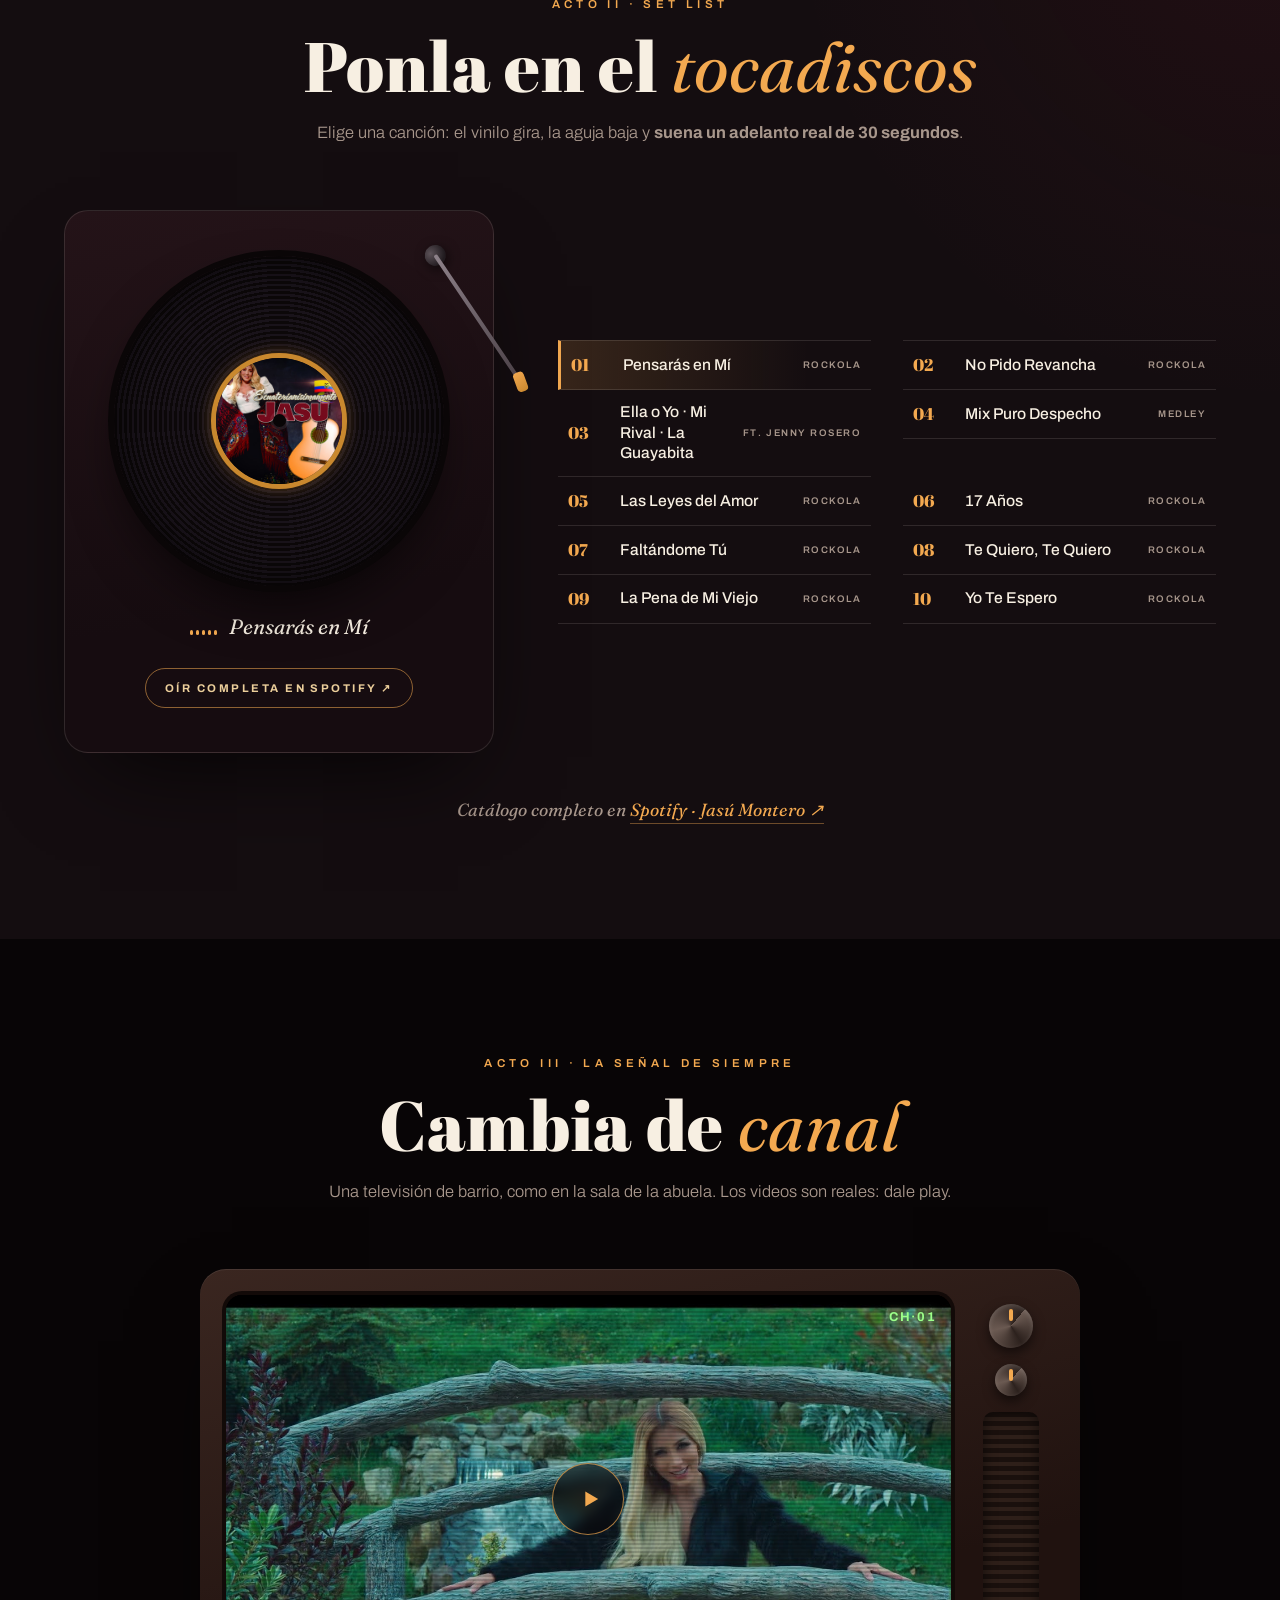
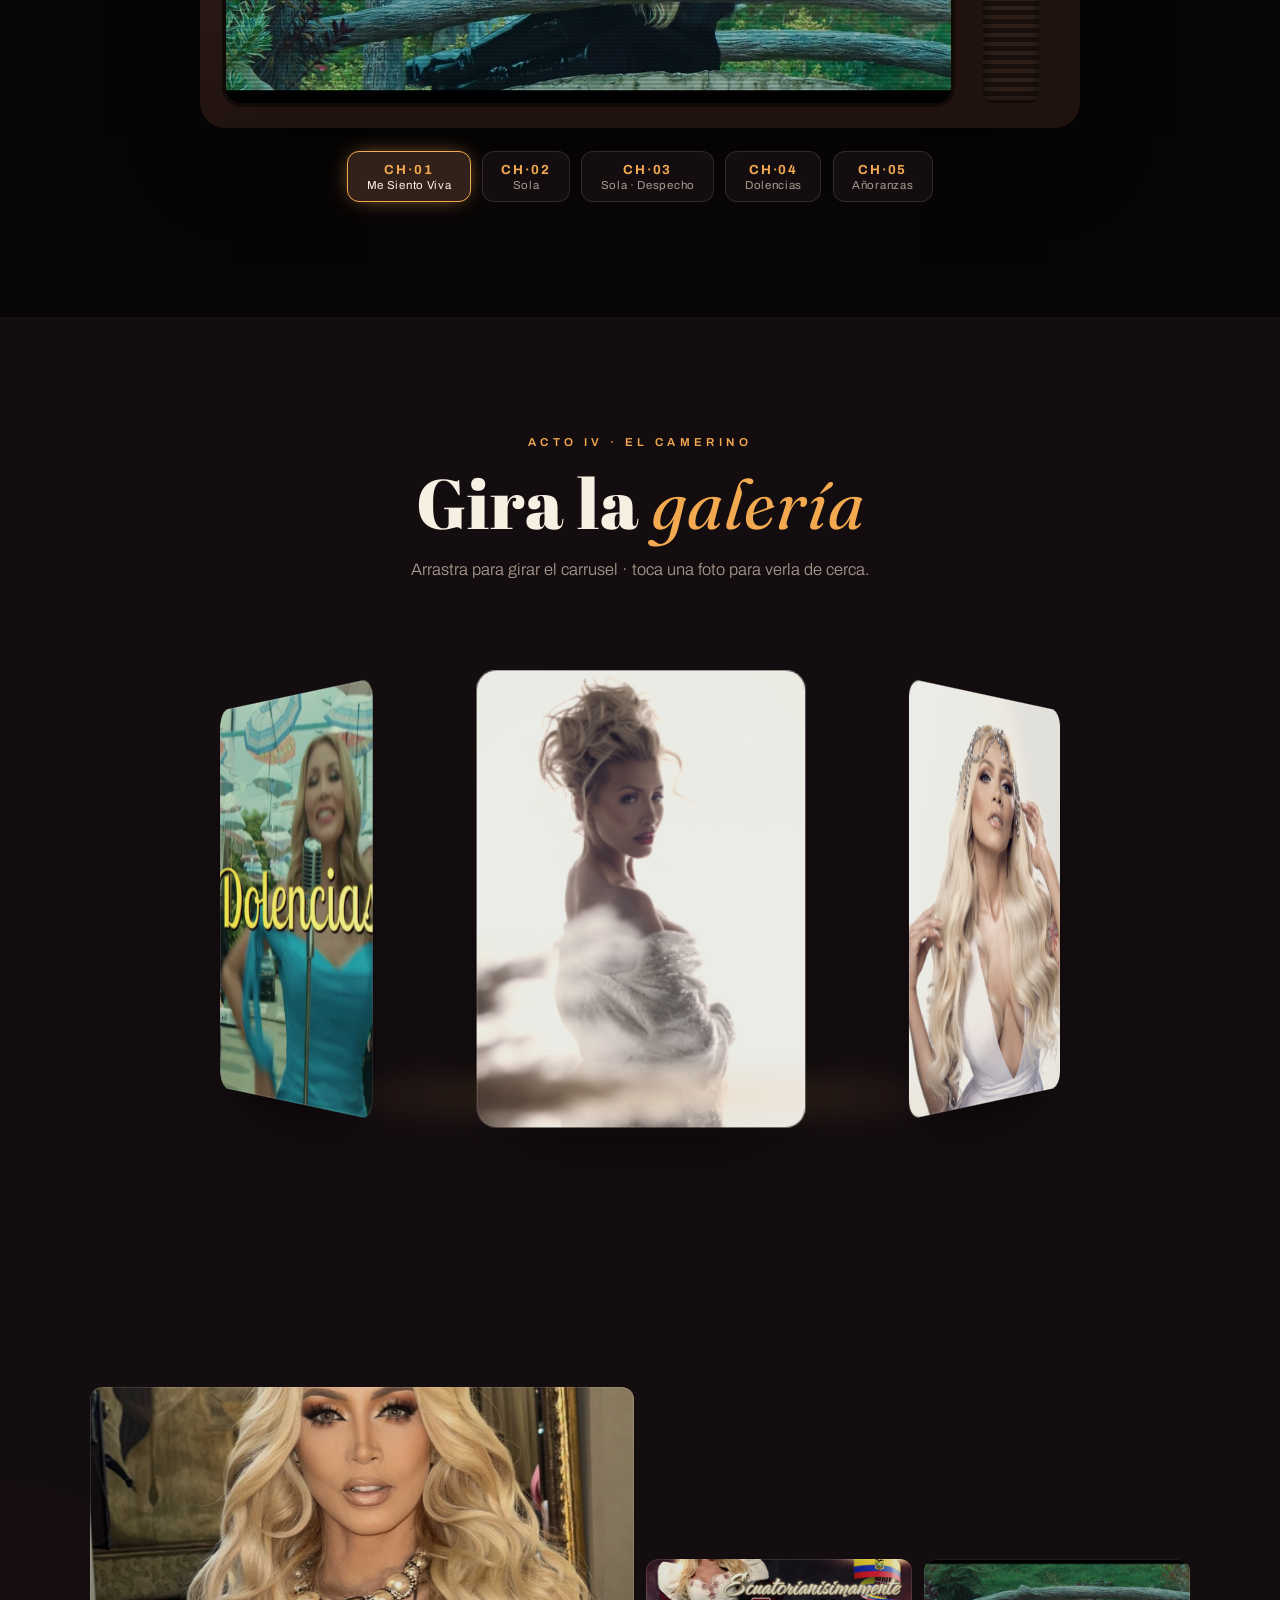
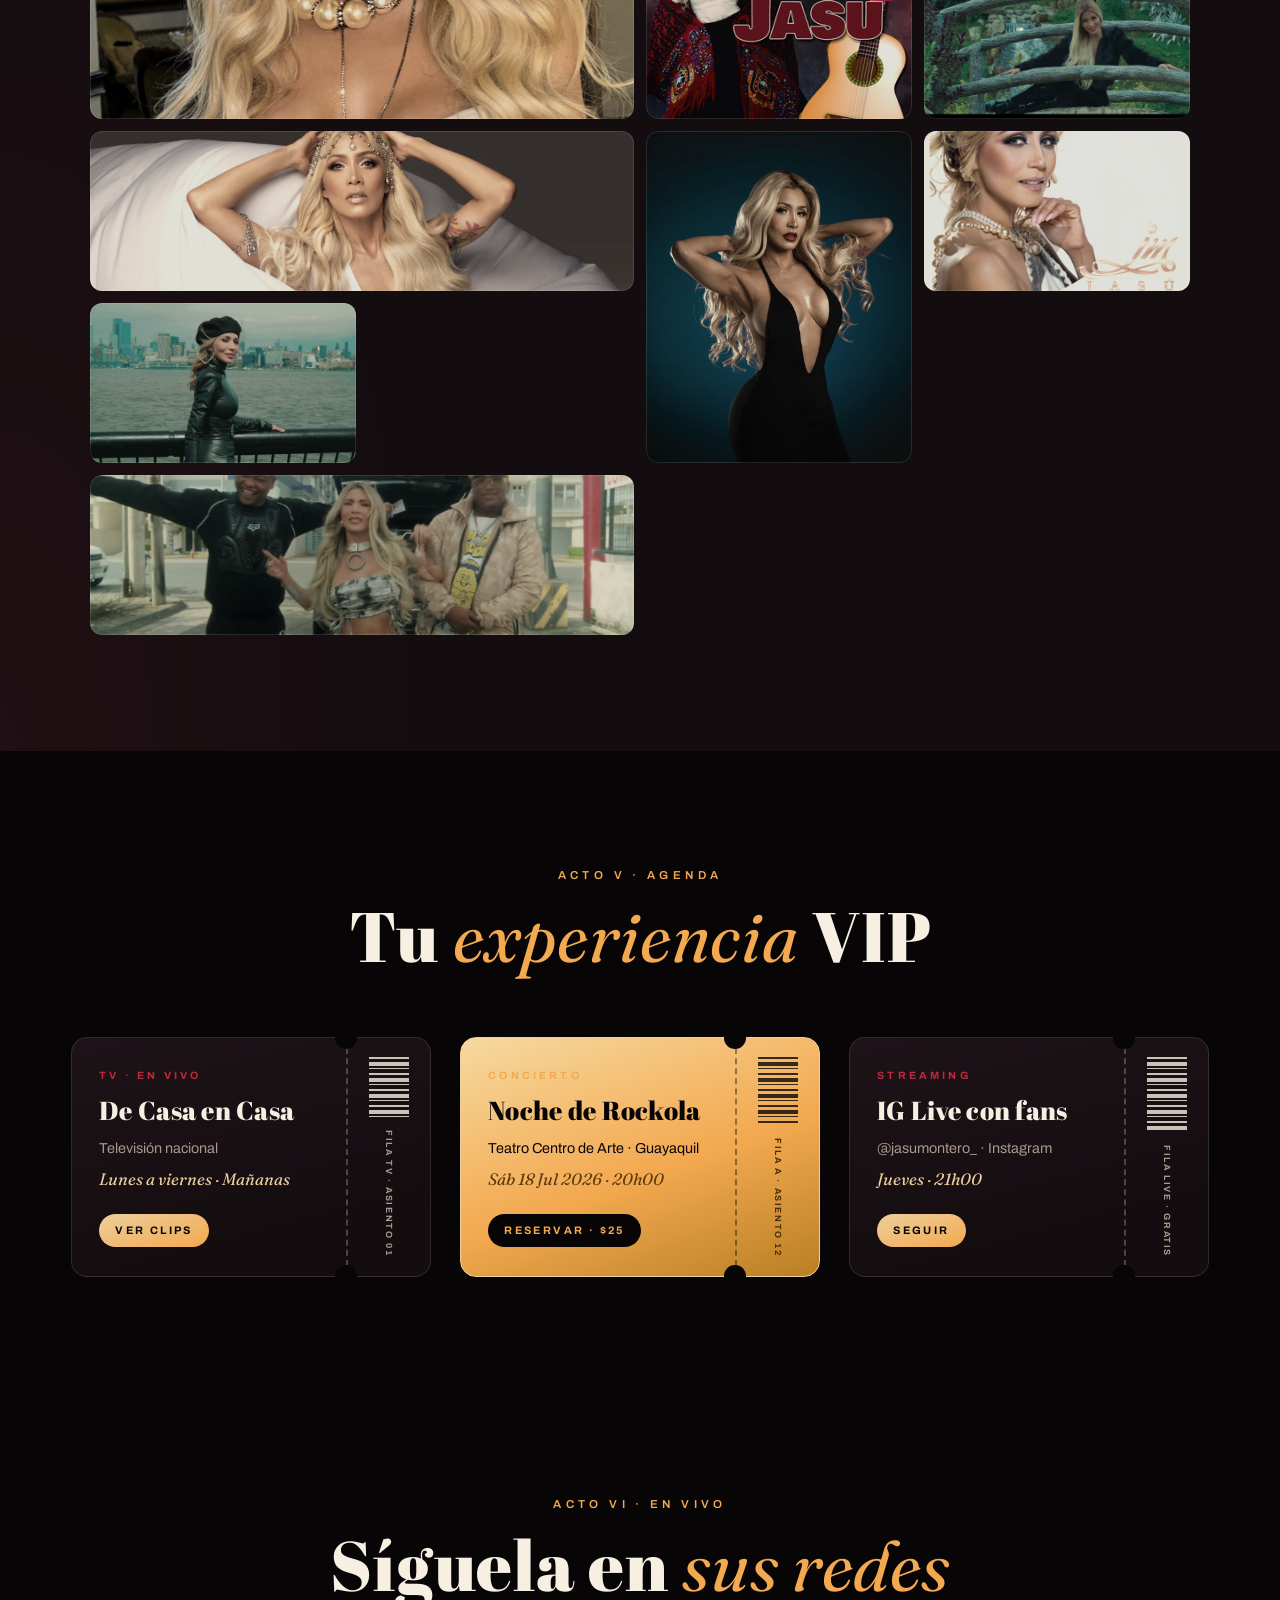
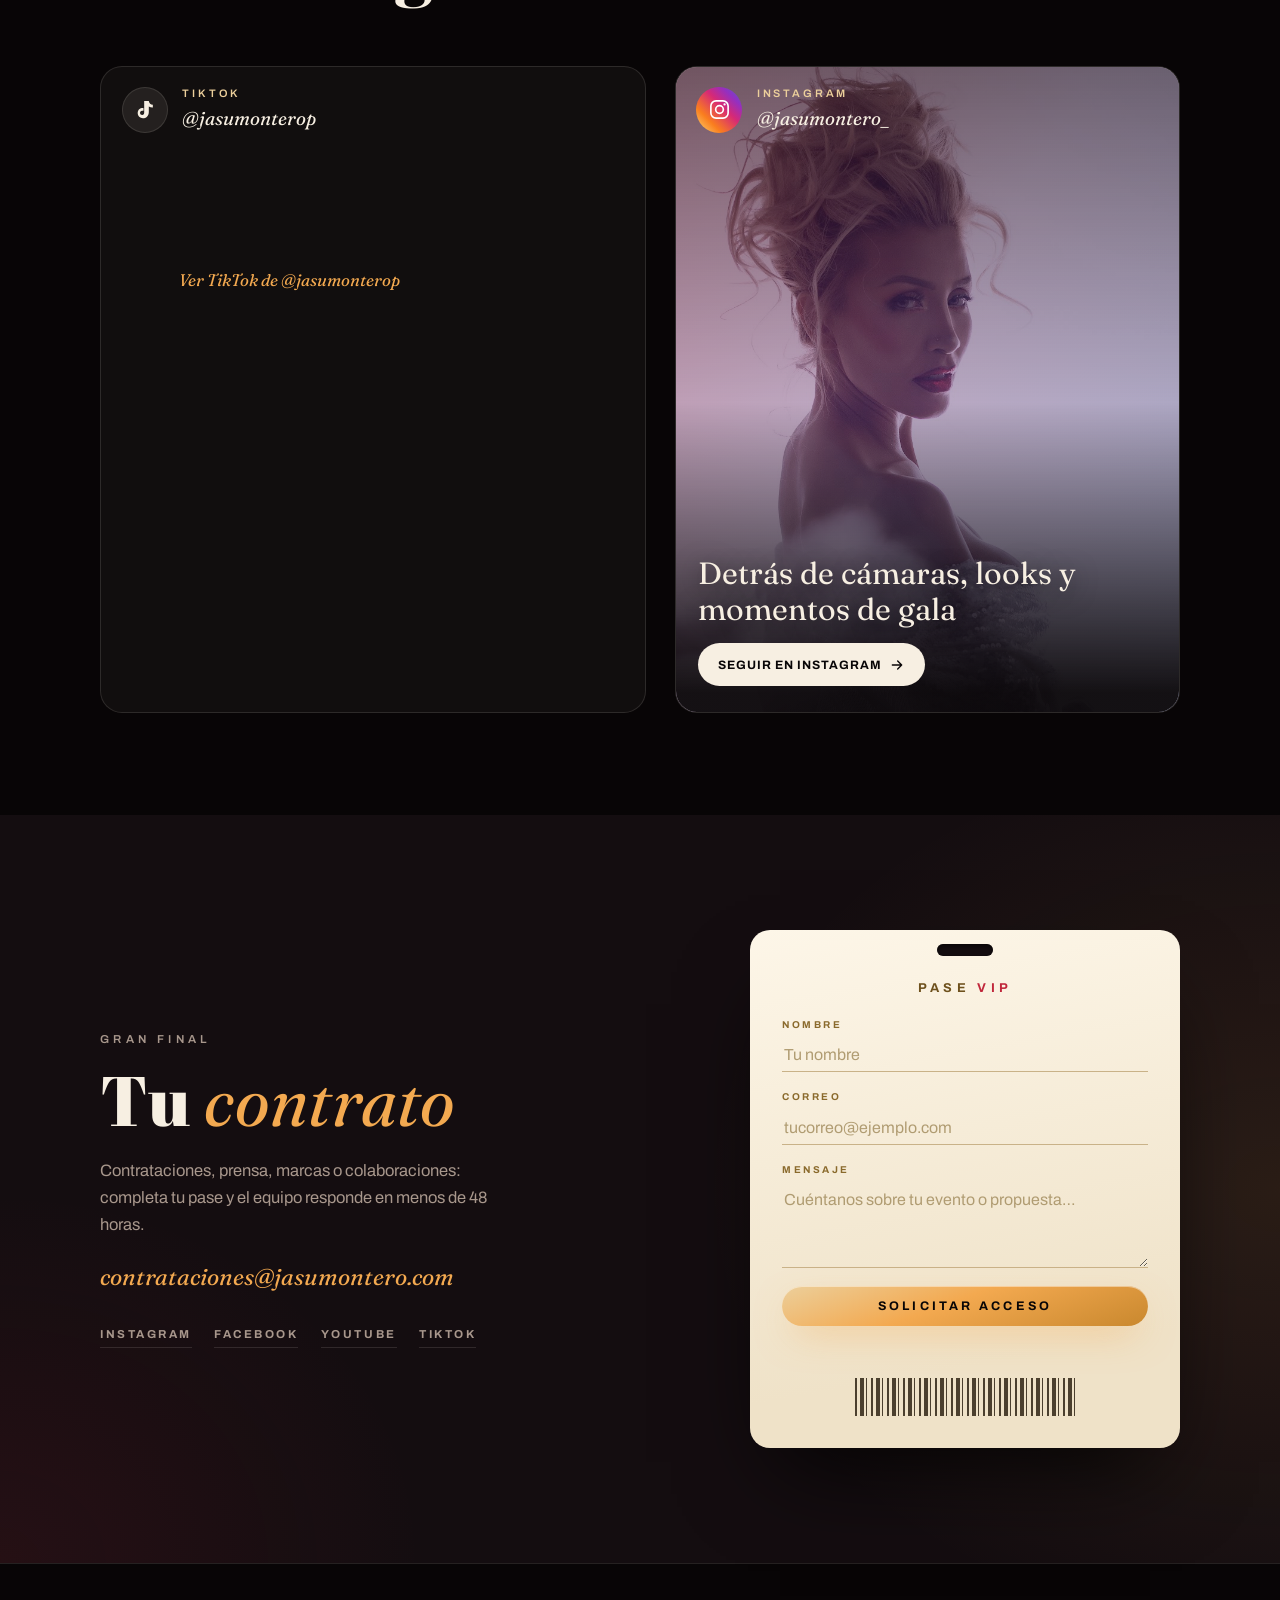
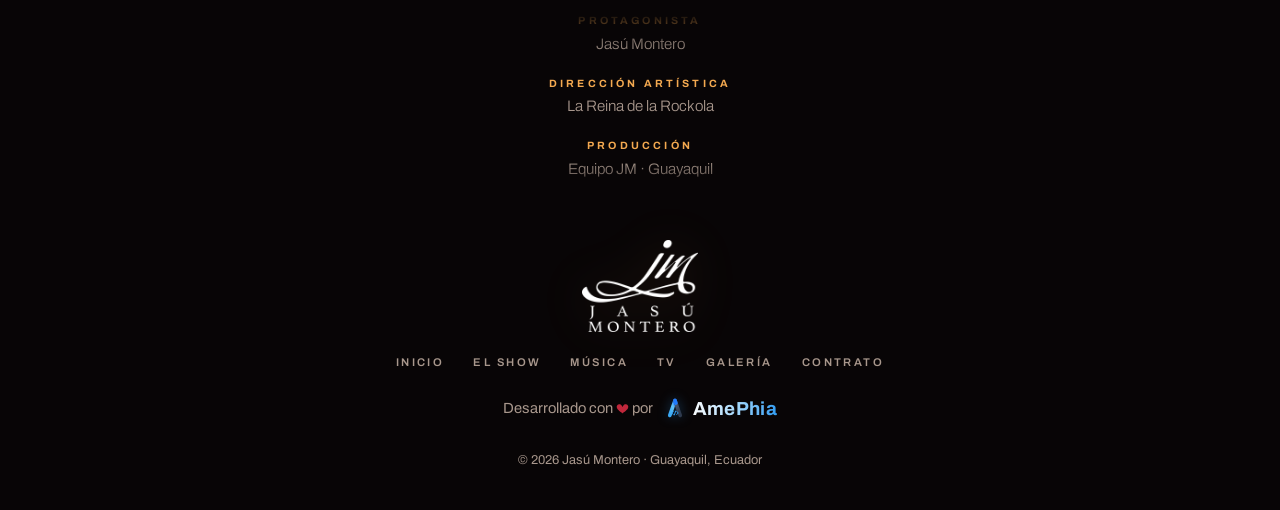
==== commit 1f134c87: "Sección de redes: TikTok en vivo (embed oficial) + tarjeta de Instagram - Nueva sección #redes (Acto" ====
--- a/index.html
+++ b/index.html
@@ -76,7 +76,7 @@
           "https://www.instagram.com/jasumontero_/",
           "https://www.facebook.com/jasumontero",
           "https://www.youtube.com/@JasuMonteroOficial",
-          "https://www.tiktok.com/@jasumontero_",
+          "https://www.tiktok.com/@jasumonterop",
           "https://open.spotify.com/artist/5JsuwL8y8HYp6xwAgBlFYM"
         ]
       }
@@ -113,6 +113,7 @@
       <a href="#tv">TV</a>
       <a href="#galeria">Galería</a>
       <a href="#boletos">Boletos</a>
+      <a href="#redes">Redes</a>
     </nav>
     <div class="nav__right">
       <a class="nav__cta" href="#backstage" data-magnet>Contrato</a>
@@ -378,6 +379,57 @@
       </div>
     </section>
 
+    <!-- ════════ ACTO VI · REDES ════════ -->
+    <section class="social" id="redes">
+      <header class="sec-head">
+        <p class="kicker">Acto VI · En vivo</p>
+        <h2 class="title-xl">Síguela en <em>sus redes</em></h2>
+      </header>
+
+      <div class="social__grid">
+
+        <!-- TikTok · videos recientes (embed oficial) -->
+        <article class="social__card social__card--tiktok">
+          <div class="social__bar">
+            <span class="social__icon">
+              <svg viewBox="0 0 24 24" fill="currentColor" aria-hidden="true"><path d="M16.5 3c.37 2.3 1.86 3.94 4.2 4.12v2.74c-1.5.08-2.9-.31-4.2-1.02v5.93c0 4.02-2.93 6.36-6.13 6.36-3.02 0-5.47-2.23-5.47-5.43 0-3.41 2.81-5.53 6.03-5.13v2.84c-.5-.12-1.02-.18-1.53-.12-1.27.14-2.16 1.06-2.07 2.46.08 1.28 1.12 2.12 2.4 2.02 1.3-.1 1.94-1.03 1.94-2.34V3h2.83z"/></svg>
+            </span>
+            <div class="social__id">
+              <p class="social__name">TikTok</p>
+              <a class="social__handle" href="https://www.tiktok.com/@jasumonterop" target="_blank" rel="noopener">@jasumonterop</a>
+            </div>
+          </div>
+          <div class="social__embed">
+            <blockquote class="tiktok-embed" cite="https://www.tiktok.com/@jasumonterop" data-unique-id="jasumonterop" data-embed-type="creator" style="max-width:780px;min-width:288px;">
+              <section><a target="_blank" rel="noopener" href="https://www.tiktok.com/@jasumonterop">Ver TikTok de @jasumonterop</a></section>
+            </blockquote>
+          </div>
+        </article>
+
+        <!-- Instagram · tarjeta -->
+        <a class="social__card social__card--ig" href="https://www.instagram.com/jasumontero_/" target="_blank" rel="noopener" data-tilt aria-label="Instagram de Jasú Montero">
+          <span class="social__igphoto" aria-hidden="true"></span>
+          <span class="social__igveil" aria-hidden="true"></span>
+          <span class="social__bar social__bar--over">
+            <span class="social__icon social__icon--ig">
+              <svg viewBox="0 0 24 24" fill="none" stroke="currentColor" stroke-width="1.7" aria-hidden="true"><rect x="3" y="3" width="18" height="18" rx="5.4"/><circle cx="12" cy="12" r="4"/><circle cx="17.3" cy="6.7" r="1.2" fill="currentColor" stroke="none"/></svg>
+            </span>
+            <div class="social__id">
+              <p class="social__name">Instagram</p>
+              <span class="social__handle">@jasumontero_</span>
+            </div>
+          </span>
+          <span class="social__igfoot">
+            <span class="social__igtitle">Detrás de cámaras, looks y momentos de gala</span>
+            <span class="social__igcta">Seguir en Instagram
+              <svg viewBox="0 0 24 24" fill="none" stroke="currentColor" stroke-width="2" stroke-linecap="round" stroke-linejoin="round" aria-hidden="true"><path d="M5 12h14M13 6l6 6-6 6"/></svg>
+            </span>
+          </span>
+        </a>
+
+      </div>
+    </section>
+
     <!-- ════════ FINAL · BACKSTAGE ════════ -->
     <section class="backstage" id="backstage">
       <div class="backstage__grid">
@@ -391,7 +443,7 @@
             <a href="https://www.instagram.com/jasumontero_/" target="_blank" rel="noopener">Instagram</a>
             <a href="https://www.facebook.com/jasumontero" target="_blank" rel="noopener">Facebook</a>
             <a href="https://www.youtube.com/@JasuMonteroOficial" target="_blank" rel="noopener">YouTube</a>
-            <a href="https://www.tiktok.com/@jasumontero_" target="_blank" rel="noopener">TikTok</a>
+            <a href="https://www.tiktok.com/@jasumonterop" target="_blank" rel="noopener">TikTok</a>
           </div>
         </div>
 
@@ -482,6 +534,7 @@
       allowfullscreen></iframe>
   </template>
 
+  <script async src="https://www.tiktok.com/embed.js"></script>
   <script src="main.js" defer></script>
 </body>
 </html>
--- a/style.css
+++ b/style.css
@@ -1765,3 +1765,149 @@
   .hero__cta { flex-direction: column; gap: 1rem; }
   .credits__roll { height: 160px; }
 }
+
+/* ── ACTO VI · Redes (TikTok en vivo + Instagram) ──────────────── */
+.social { padding: clamp(3rem, 8vw, 7rem) clamp(1.2rem, 6vw, 5rem); }
+
+.social__grid {
+  display: grid;
+  grid-template-columns: minmax(0, 1.08fr) minmax(0, 1fr);
+  gap: clamp(1.1rem, 2.6vw, 1.8rem);
+  max-width: 1080px;
+  margin: clamp(1.8rem, 4vw, 3rem) auto 0;
+  align-items: stretch;
+}
+
+.social__card {
+  position: relative;
+  display: flex;
+  flex-direction: column;
+  border: 1px solid var(--line);
+  border-radius: 22px;
+  background: color-mix(in srgb, var(--marfil) 4%, transparent);
+  overflow: hidden;
+}
+
+.social__bar {
+  display: flex;
+  align-items: center;
+  gap: .9rem;
+  padding: 1.1rem 1.3rem;
+}
+
+.social__icon {
+  display: grid;
+  place-items: center;
+  flex: 0 0 auto;
+  width: 46px;
+  height: 46px;
+  border-radius: 50%;
+  color: var(--marfil);
+  background: color-mix(in srgb, var(--marfil) 8%, transparent);
+  border: 1px solid var(--line);
+}
+.social__icon svg { width: 23px; height: 23px; }
+
+.social__name {
+  font-size: .68rem;
+  font-weight: 600;
+  letter-spacing: .26em;
+  text-transform: uppercase;
+  color: var(--oro-suave);
+}
+.social__handle {
+  font-family: var(--serif);
+  font-style: italic;
+  font-size: 1.18rem;
+  color: var(--marfil);
+  text-decoration: none;
+}
+a.social__handle:hover { color: var(--ambar); }
+
+/* TikTok — contenedor del embed oficial */
+.social__card--tiktok .social__embed {
+  flex: 1;
+  display: grid;
+  place-items: start center;
+  padding: 0 .9rem 1rem;
+  min-height: 560px;
+}
+.social__embed .tiktok-embed {
+  width: 100% !important;
+  margin: 0 auto !important;
+  border-radius: 16px;
+  overflow: hidden;
+}
+.social__embed iframe { border-radius: 16px; max-width: 100%; }
+.social__embed .tiktok-embed > section a {
+  color: var(--ambar);
+  font-family: var(--serif);
+  font-style: italic;
+  font-size: 1.05rem;
+}
+
+/* Instagram — tarjeta con foto */
+.social__card--ig {
+  text-decoration: none;
+  min-height: 560px;
+  justify-content: space-between;
+}
+.social__igphoto {
+  position: absolute;
+  inset: 0;
+  background: url("assets/img/jasu-retrato.jpg") center 22% / cover no-repeat;
+  transition: transform .8s ease;
+}
+.social__card--ig:hover .social__igphoto { transform: scale(1.06); }
+.social__igveil {
+  position: absolute;
+  inset: 0;
+  background:
+    linear-gradient(to top, rgba(8, 5, 6, .94) 3%, rgba(8, 5, 6, .2) 48%, rgba(8, 5, 6, .55)),
+    linear-gradient(125deg, rgba(214, 41, 118, .34), rgba(150, 47, 191, .22) 45%, rgba(79, 91, 213, .3));
+}
+.social__bar--over { position: relative; z-index: 2; }
+.social__icon--ig {
+  border: none;
+  color: #fff;
+  background: linear-gradient(45deg, #feda75, #fa7e1e 28%, #d62976 58%, #962fbf 78%, #4f5bd5);
+}
+.social__igfoot {
+  position: relative;
+  z-index: 2;
+  display: flex;
+  flex-direction: column;
+  gap: 1rem;
+  padding: 1.3rem 1.4rem 1.6rem;
+}
+.social__igtitle {
+  font-family: var(--serif);
+  font-size: clamp(1.3rem, 2.4vw, 1.95rem);
+  line-height: 1.15;
+  color: var(--marfil);
+  max-width: 20ch;
+  text-shadow: 0 4px 24px rgba(0, 0, 0, .7);
+}
+.social__igcta {
+  display: inline-flex;
+  align-items: center;
+  gap: .5rem;
+  align-self: flex-start;
+  padding: .72rem 1.25rem;
+  border-radius: 999px;
+  background: var(--marfil);
+  color: var(--negro);
+  font-size: .76rem;
+  font-weight: 700;
+  letter-spacing: .08em;
+  text-transform: uppercase;
+  transition: background .3s, transform .3s;
+}
+.social__card--ig:hover .social__igcta { background: var(--ambar); transform: translateX(4px); }
+.social__igcta svg { width: 16px; height: 16px; }
+
+@media (max-width: 880px) {
+  .social__grid { grid-template-columns: 1fr; }
+  .social__card--tiktok .social__embed { min-height: 0; padding-bottom: 1rem; }
+  .social__card--ig { min-height: 440px; }
+}
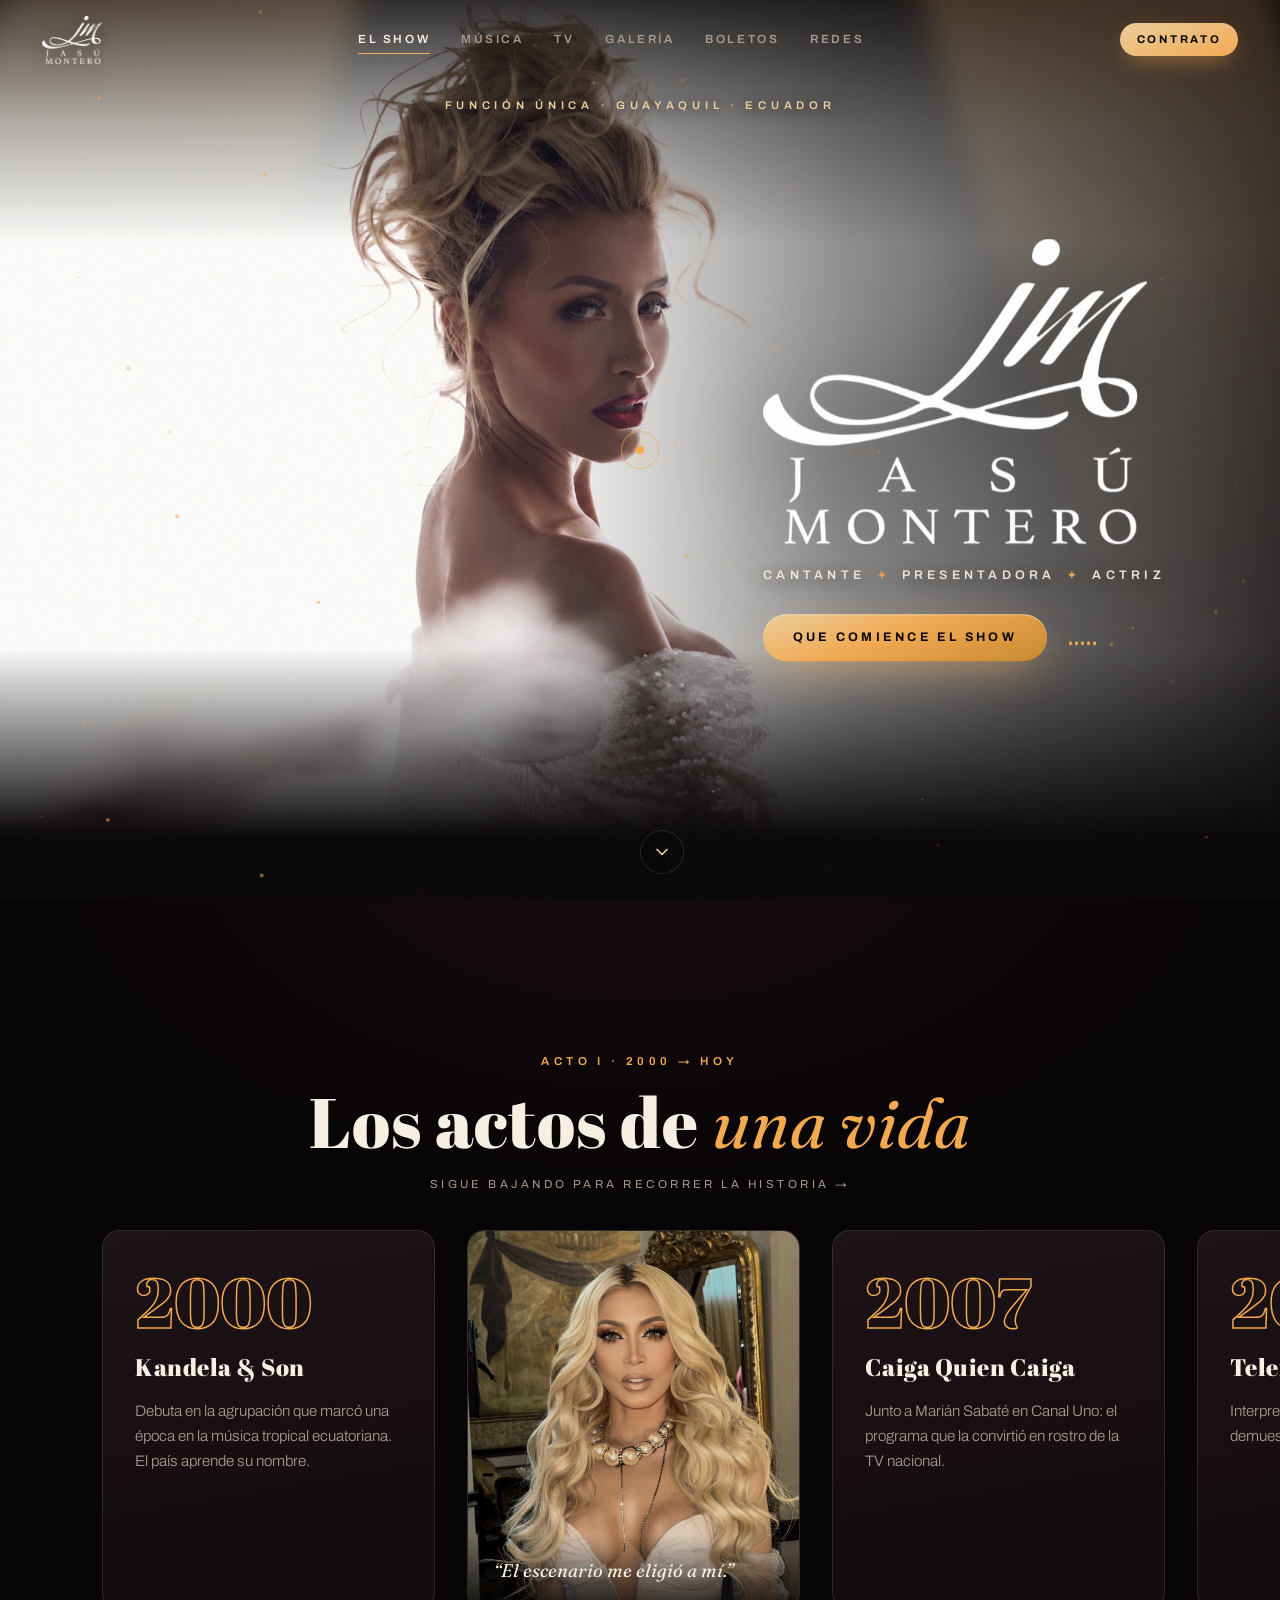
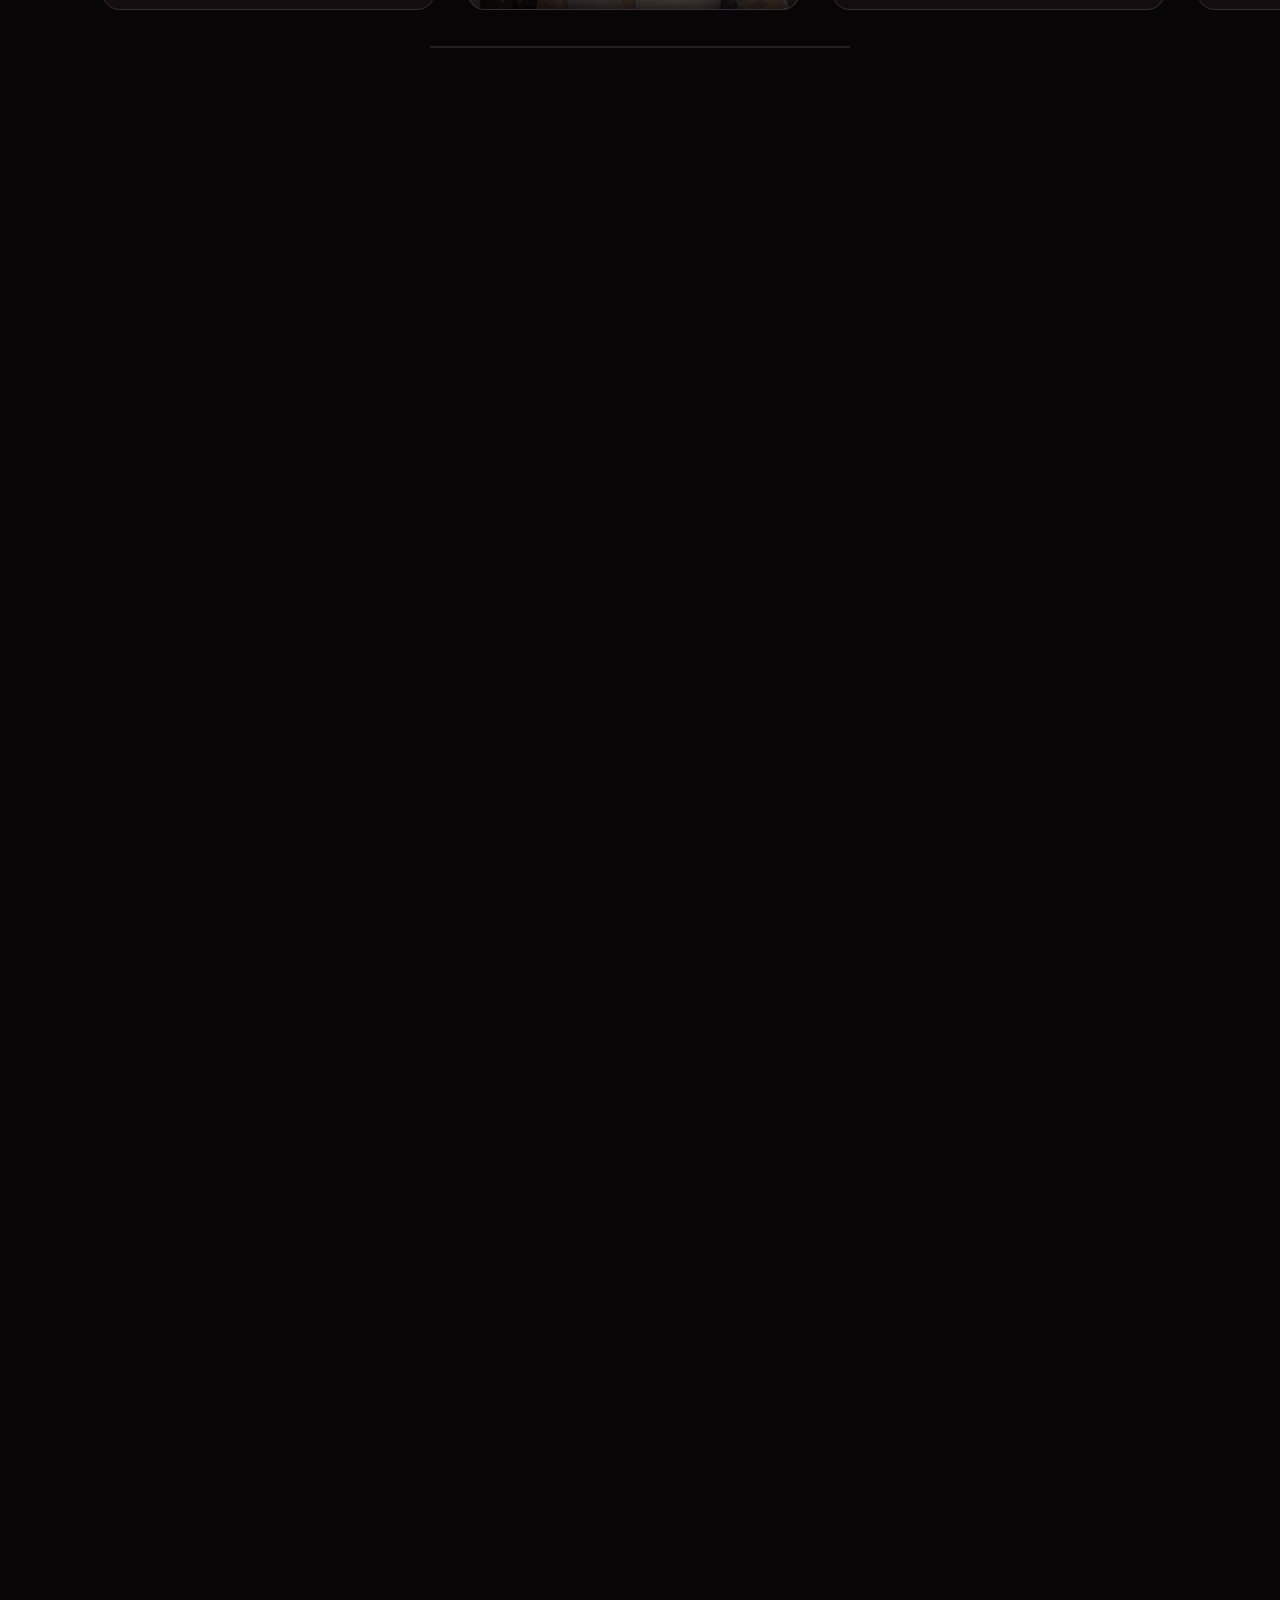
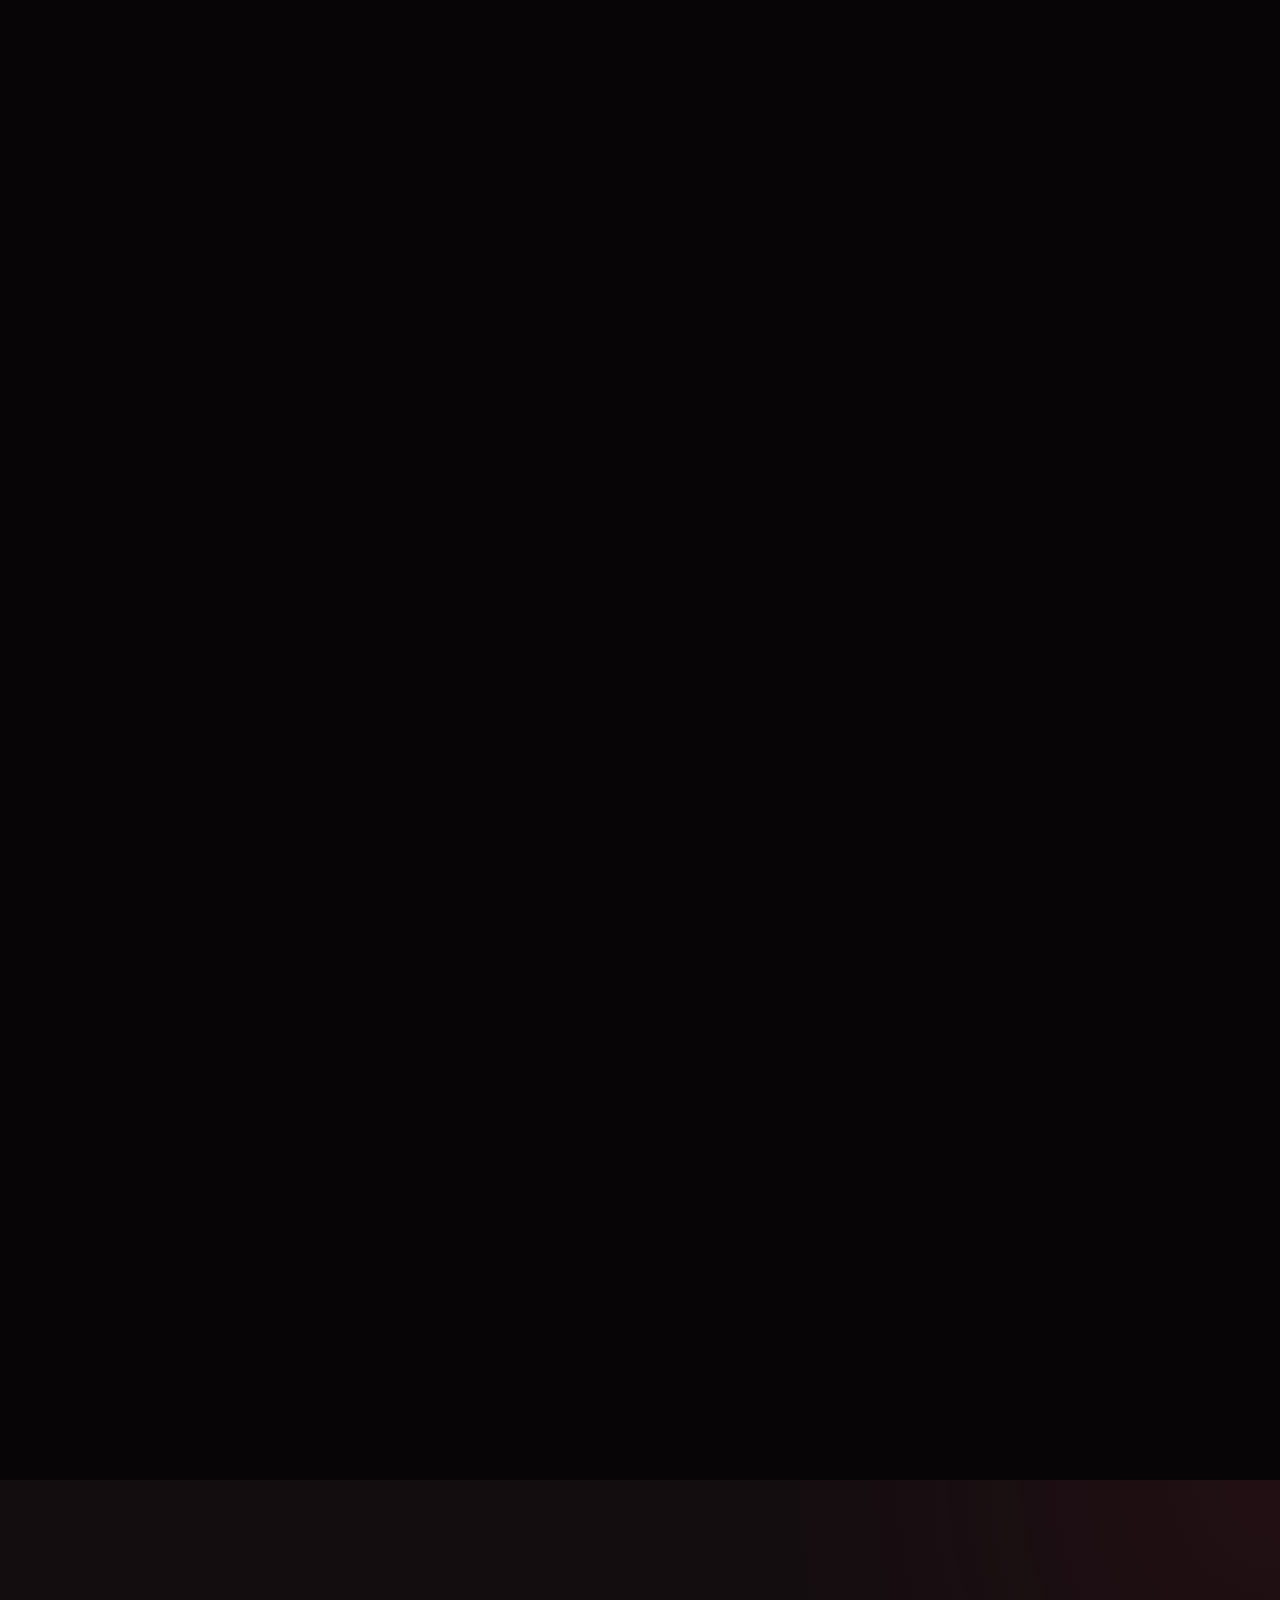
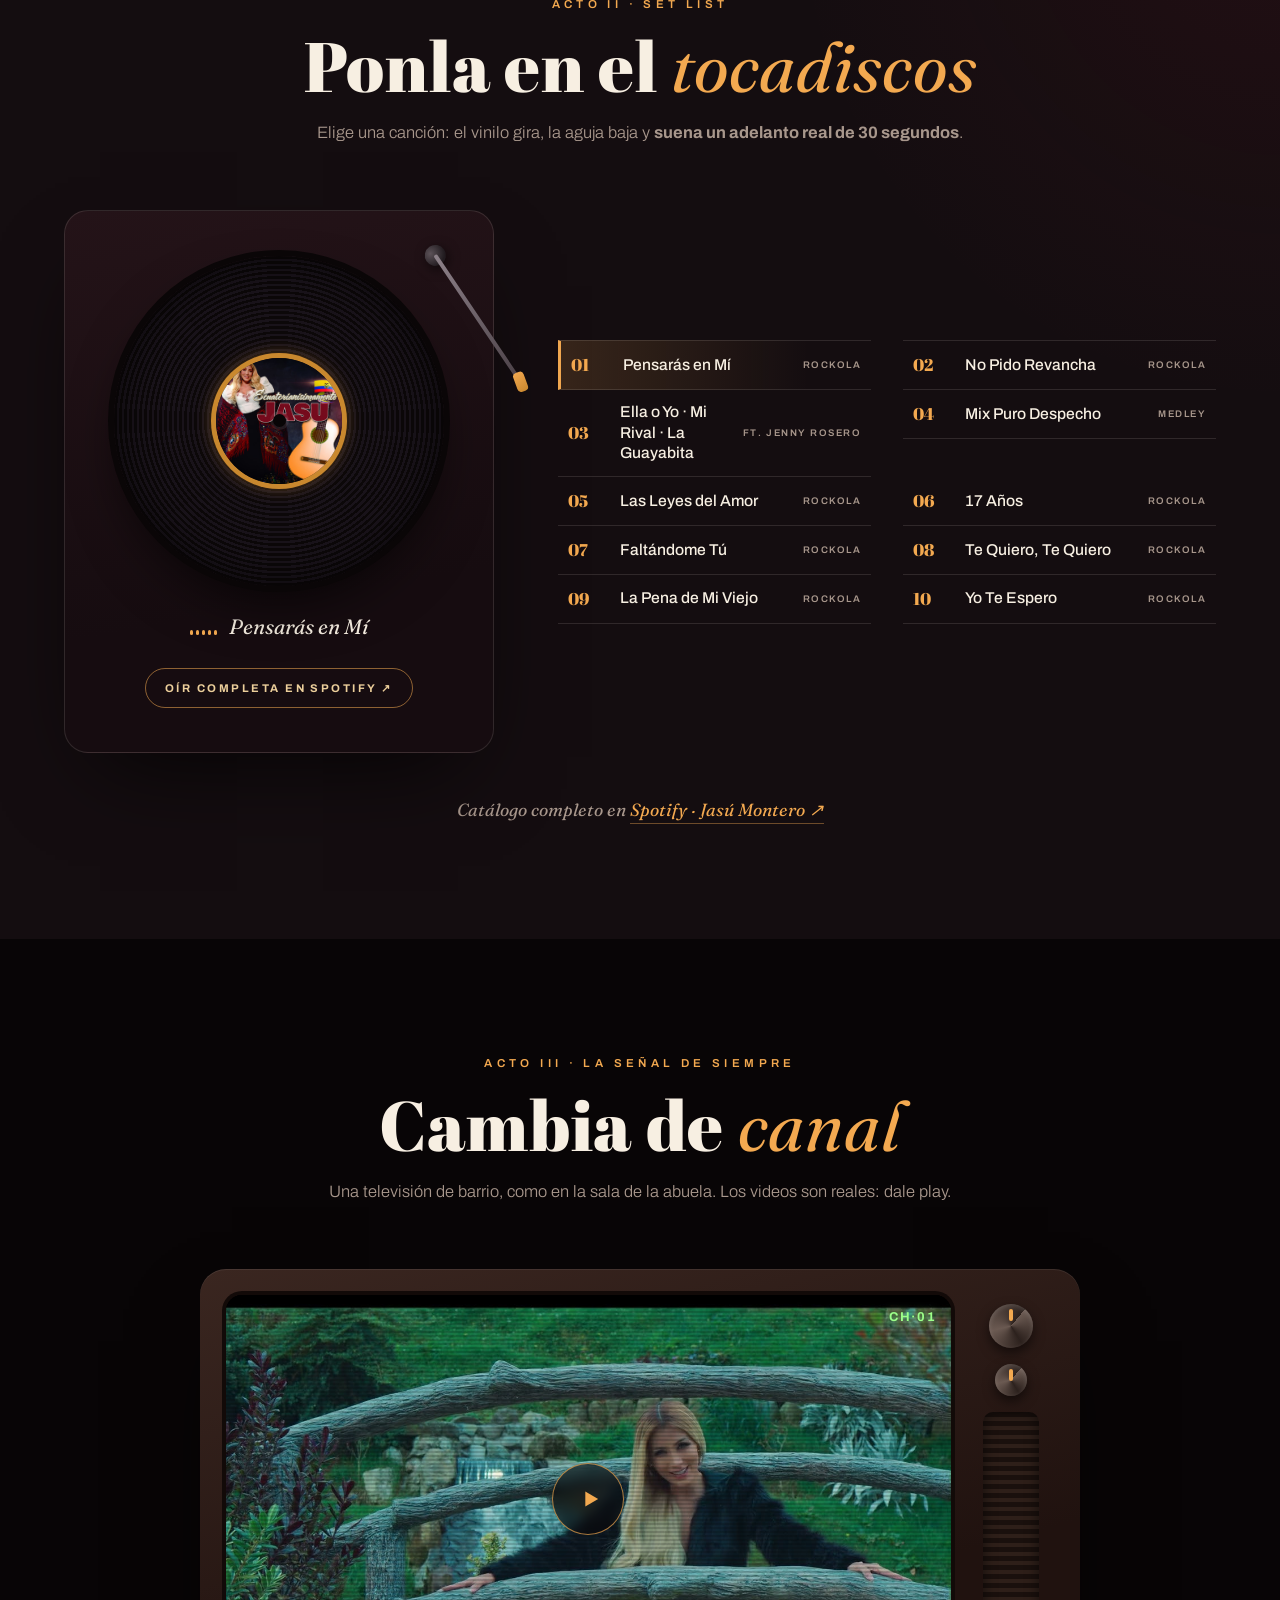
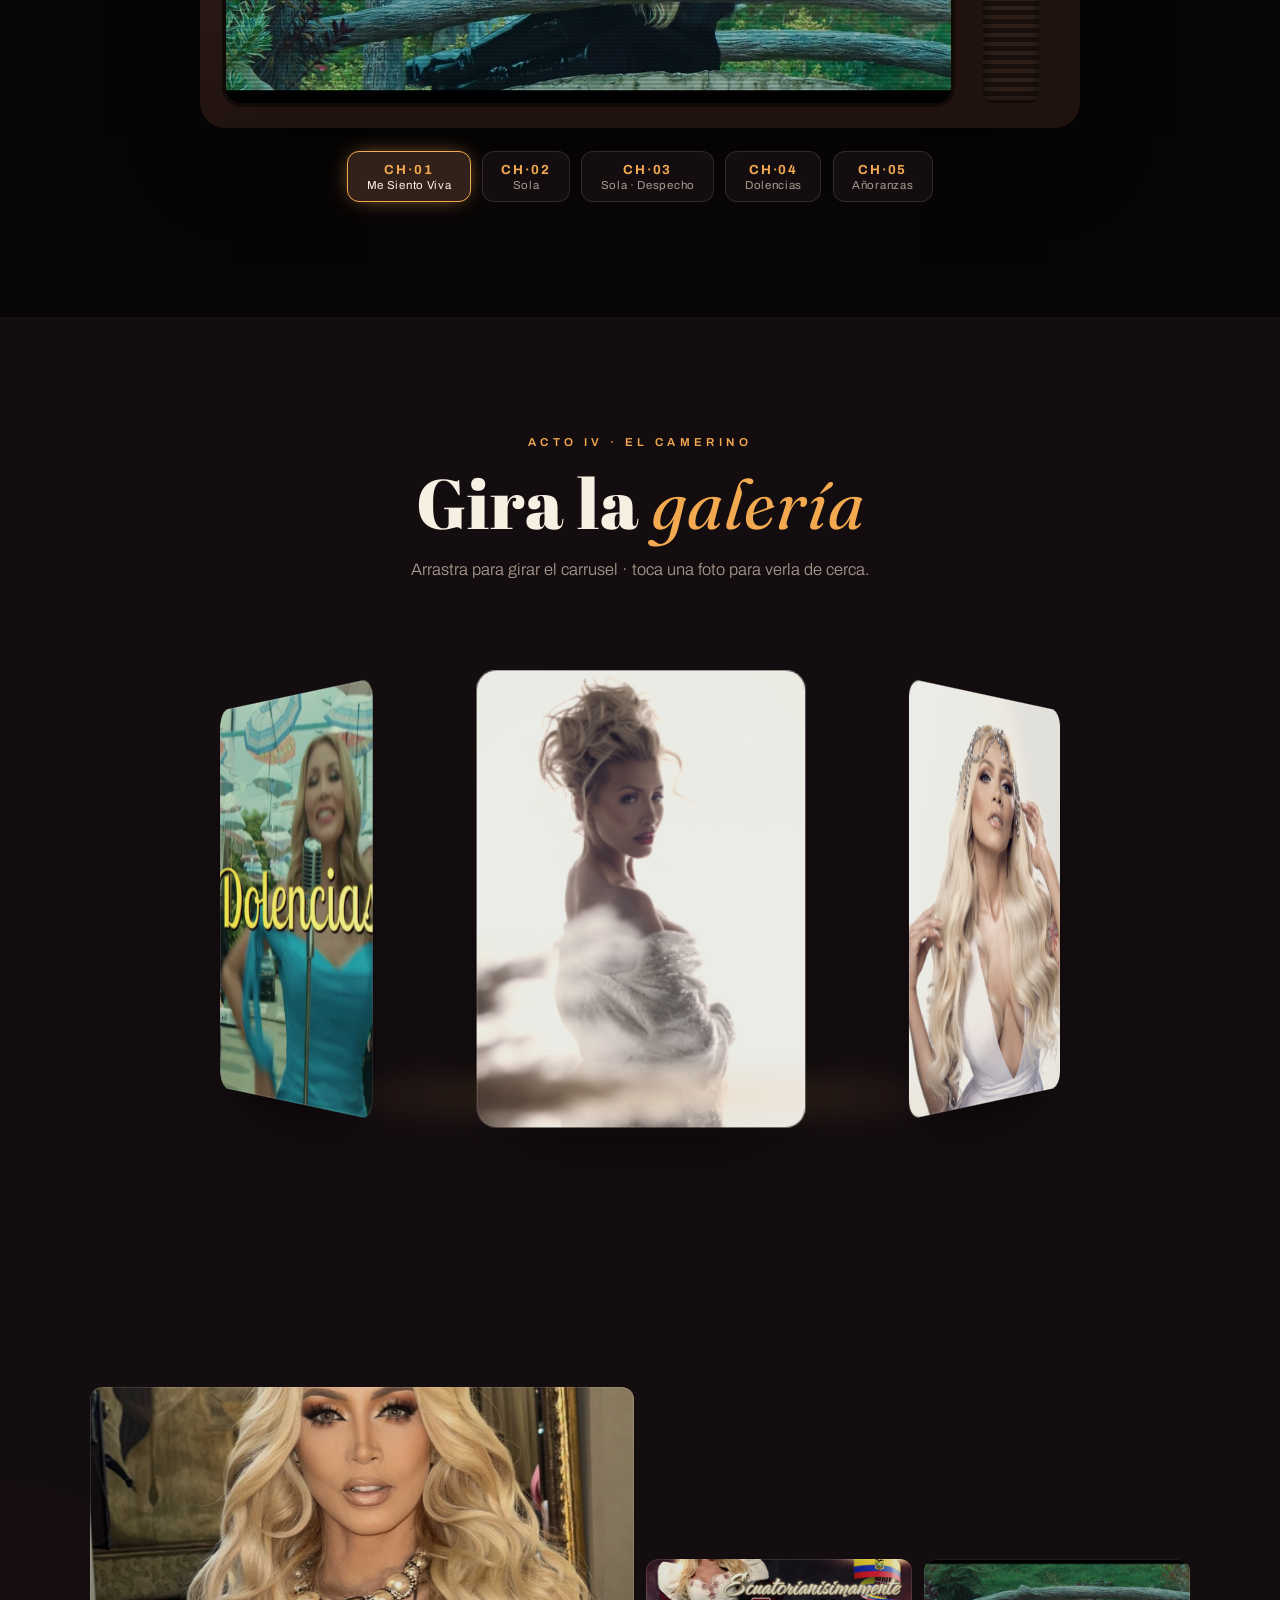
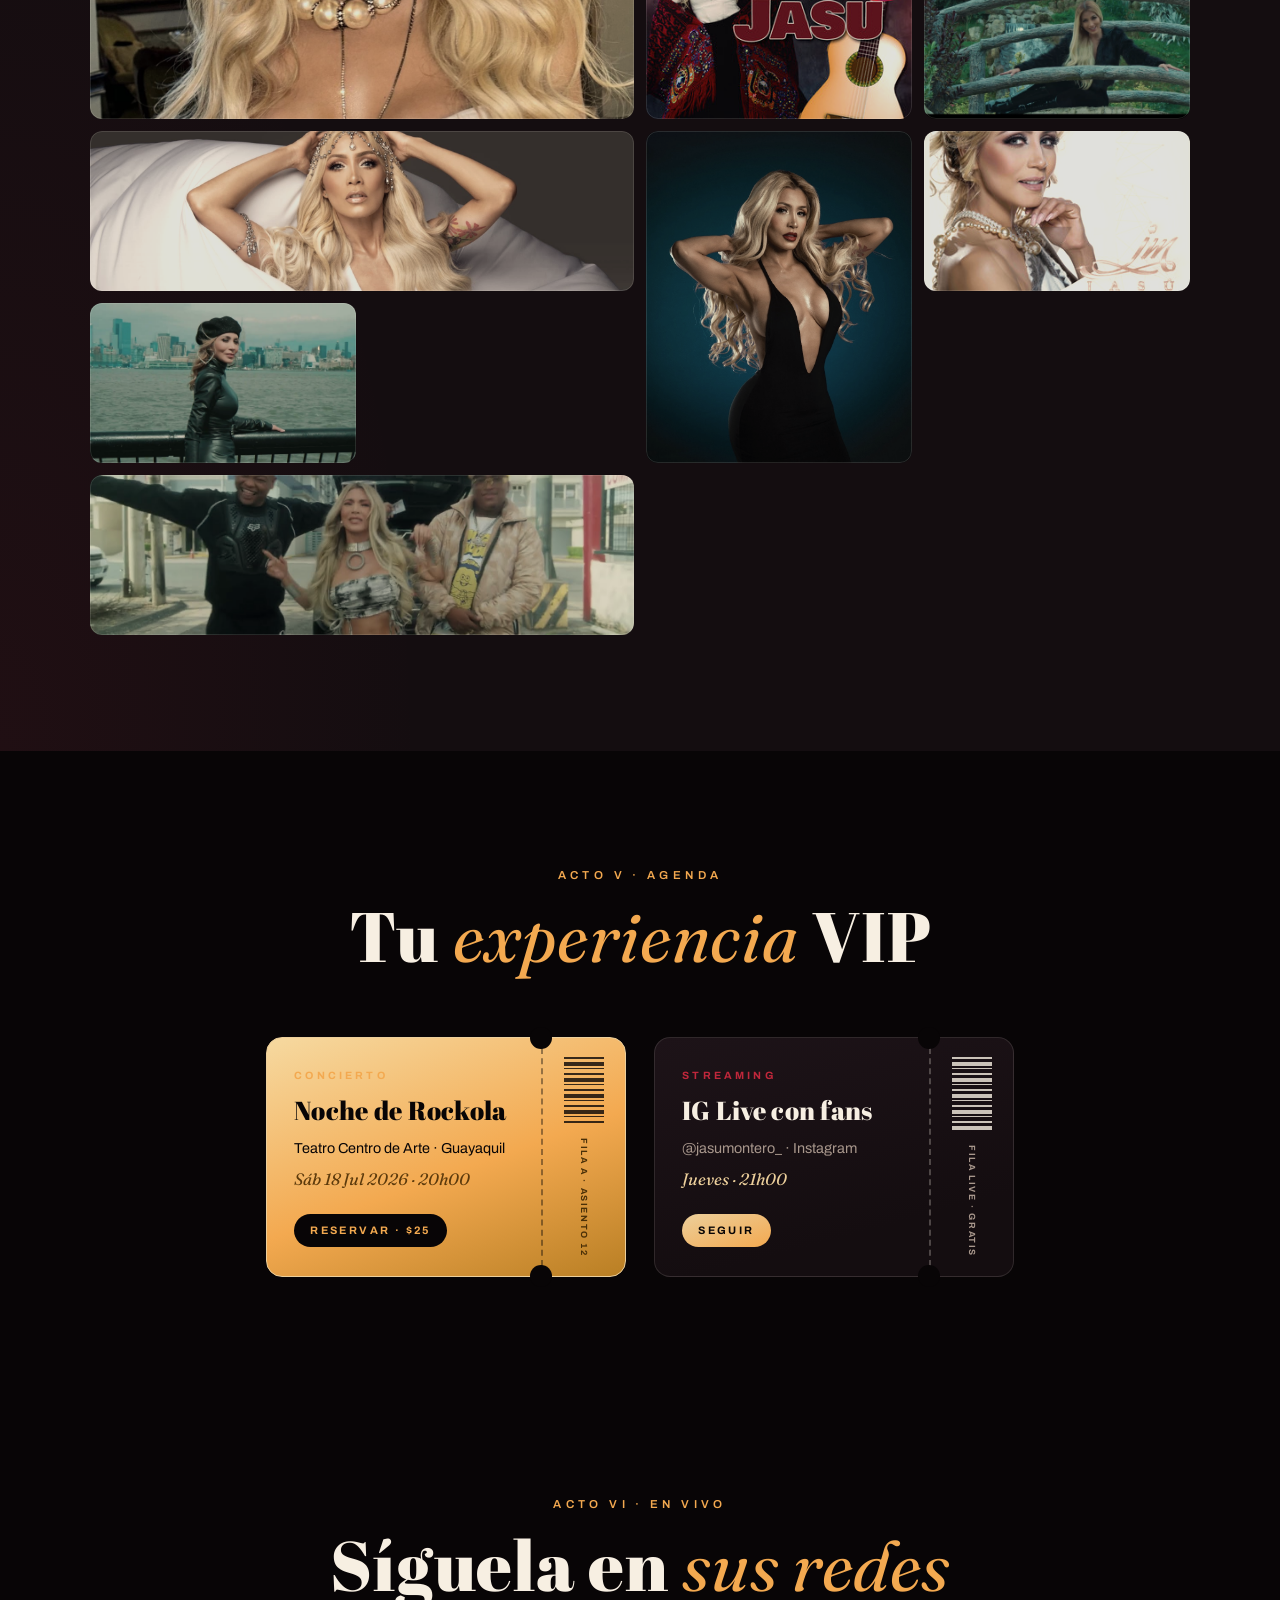
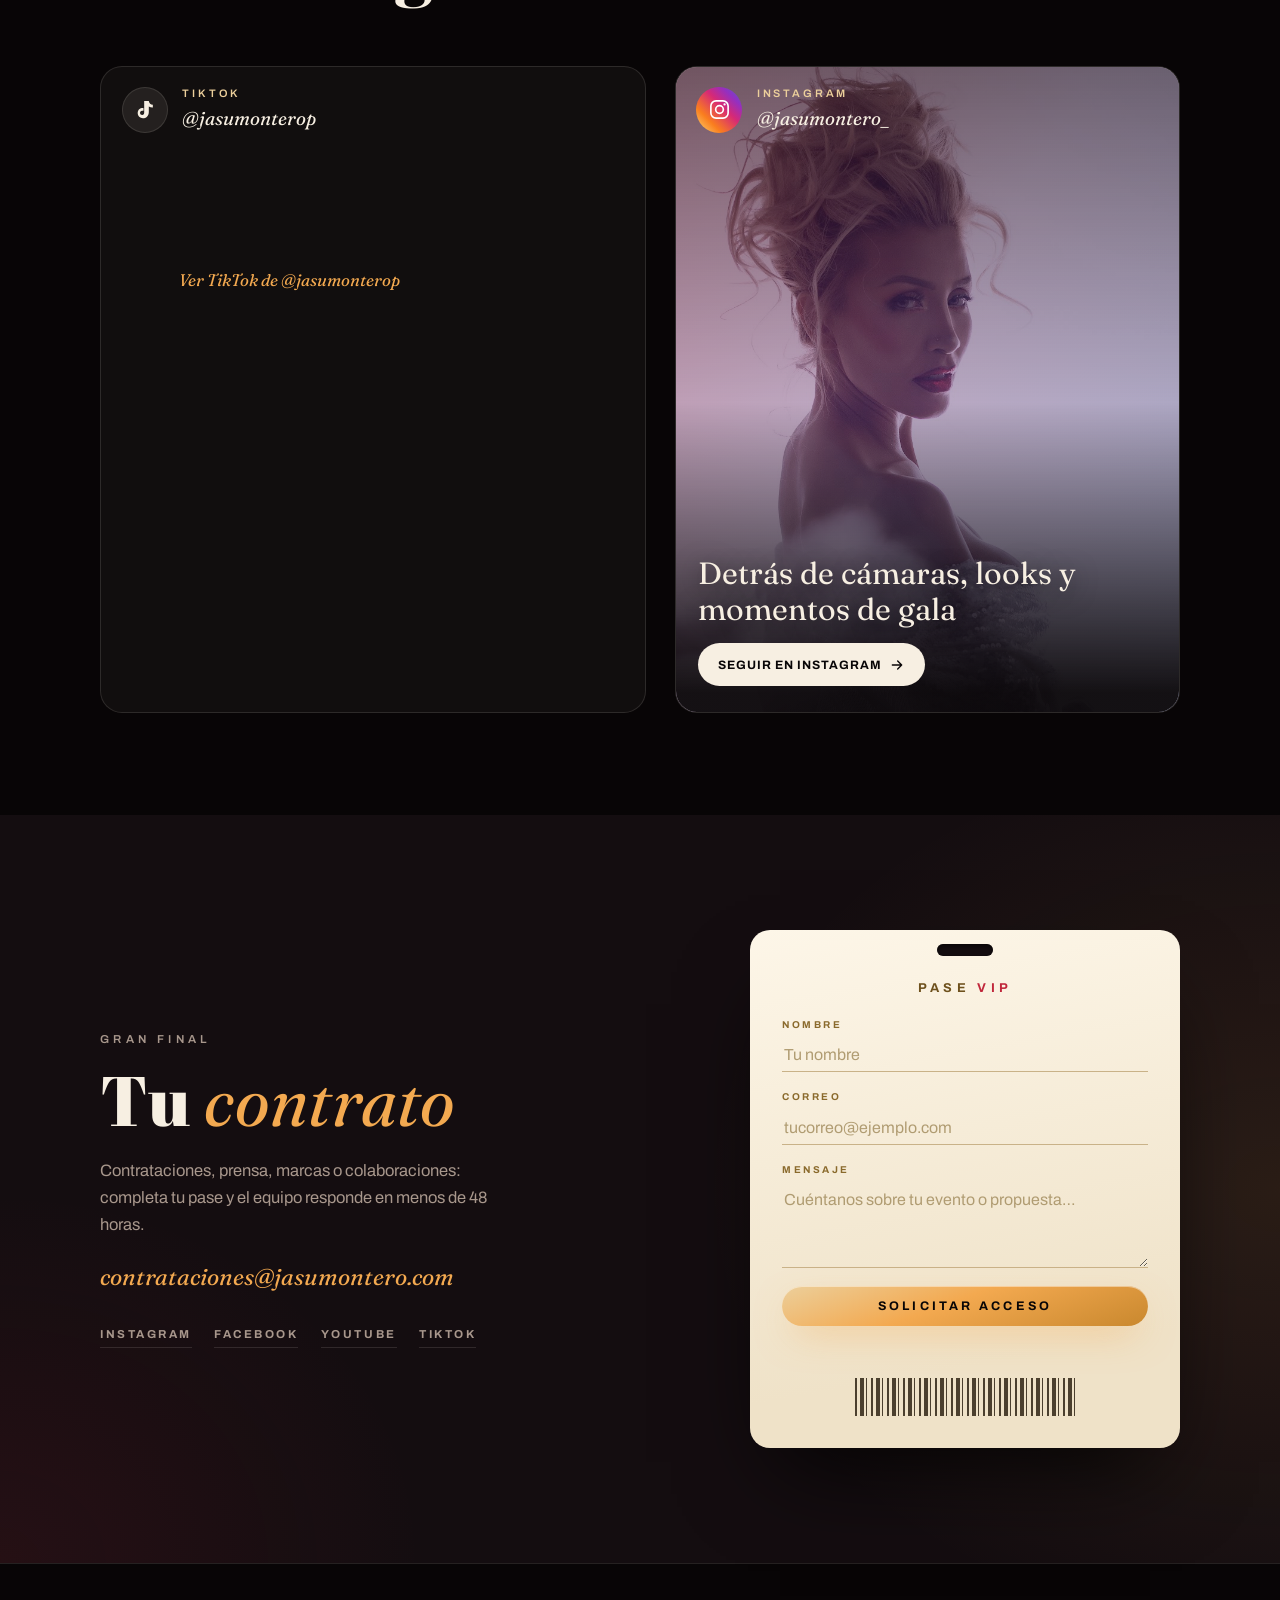
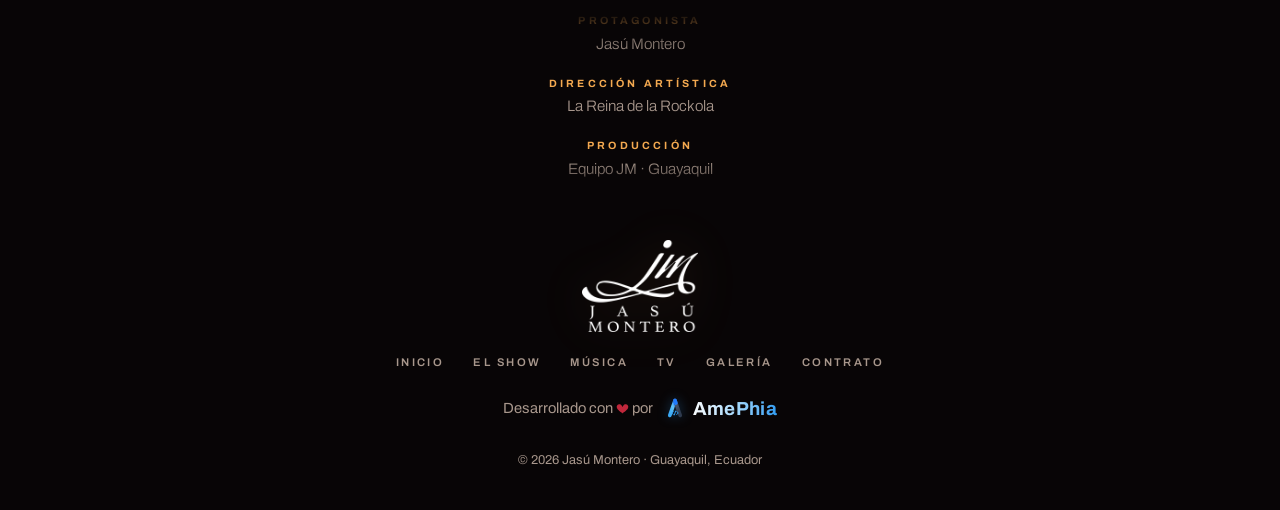
==== commit 5dba6de4: "Quitar 'De Casa en Casa' de Experiencia VIP y créditos (conservar trayectoria) - Elimina la tarjeta " ====
--- a/index.html
+++ b/index.html
@@ -335,19 +335,6 @@
 
       <div class="tickets__row">
         <!-- Fechas de ejemplo: actualizar con la agenda real -->
-        <article class="ticket" data-tilt>
-          <div class="ticket__main">
-            <p class="ticket__tag">TV · En vivo</p>
-            <h3>De Casa en Casa</h3>
-            <p class="ticket__where">Televisión nacional</p>
-            <p class="ticket__when">Lunes a viernes · Mañanas</p>
-            <a class="ticket__btn" href="https://www.youtube.com/@JasuMonteroOficial" target="_blank" rel="noopener" data-magnet>Ver clips</a>
-          </div>
-          <div class="ticket__stub">
-            <span class="ticket__barcode" aria-hidden="true"></span>
-            <span class="ticket__seat">FILA TV · ASIENTO 01</span>
-          </div>
-        </article>
 
         <article class="ticket ticket--gold" data-tilt>
           <div class="ticket__main">
@@ -479,7 +466,6 @@
         <li><b>Dirección artística</b> La Reina de la Rockola</li>
         <li><b>Producción</b> Equipo JM · Guayaquil</li>
         <li><b>Música</b> Me Siento Viva · Sola · Egoísta · Antídoto</li>
-        <li><b>Televisión</b> De Casa en Casa</li>
         <li><b>Agradecimientos</b> A todo el público del Ecuador ♥</li>
       </ul>
     </div>
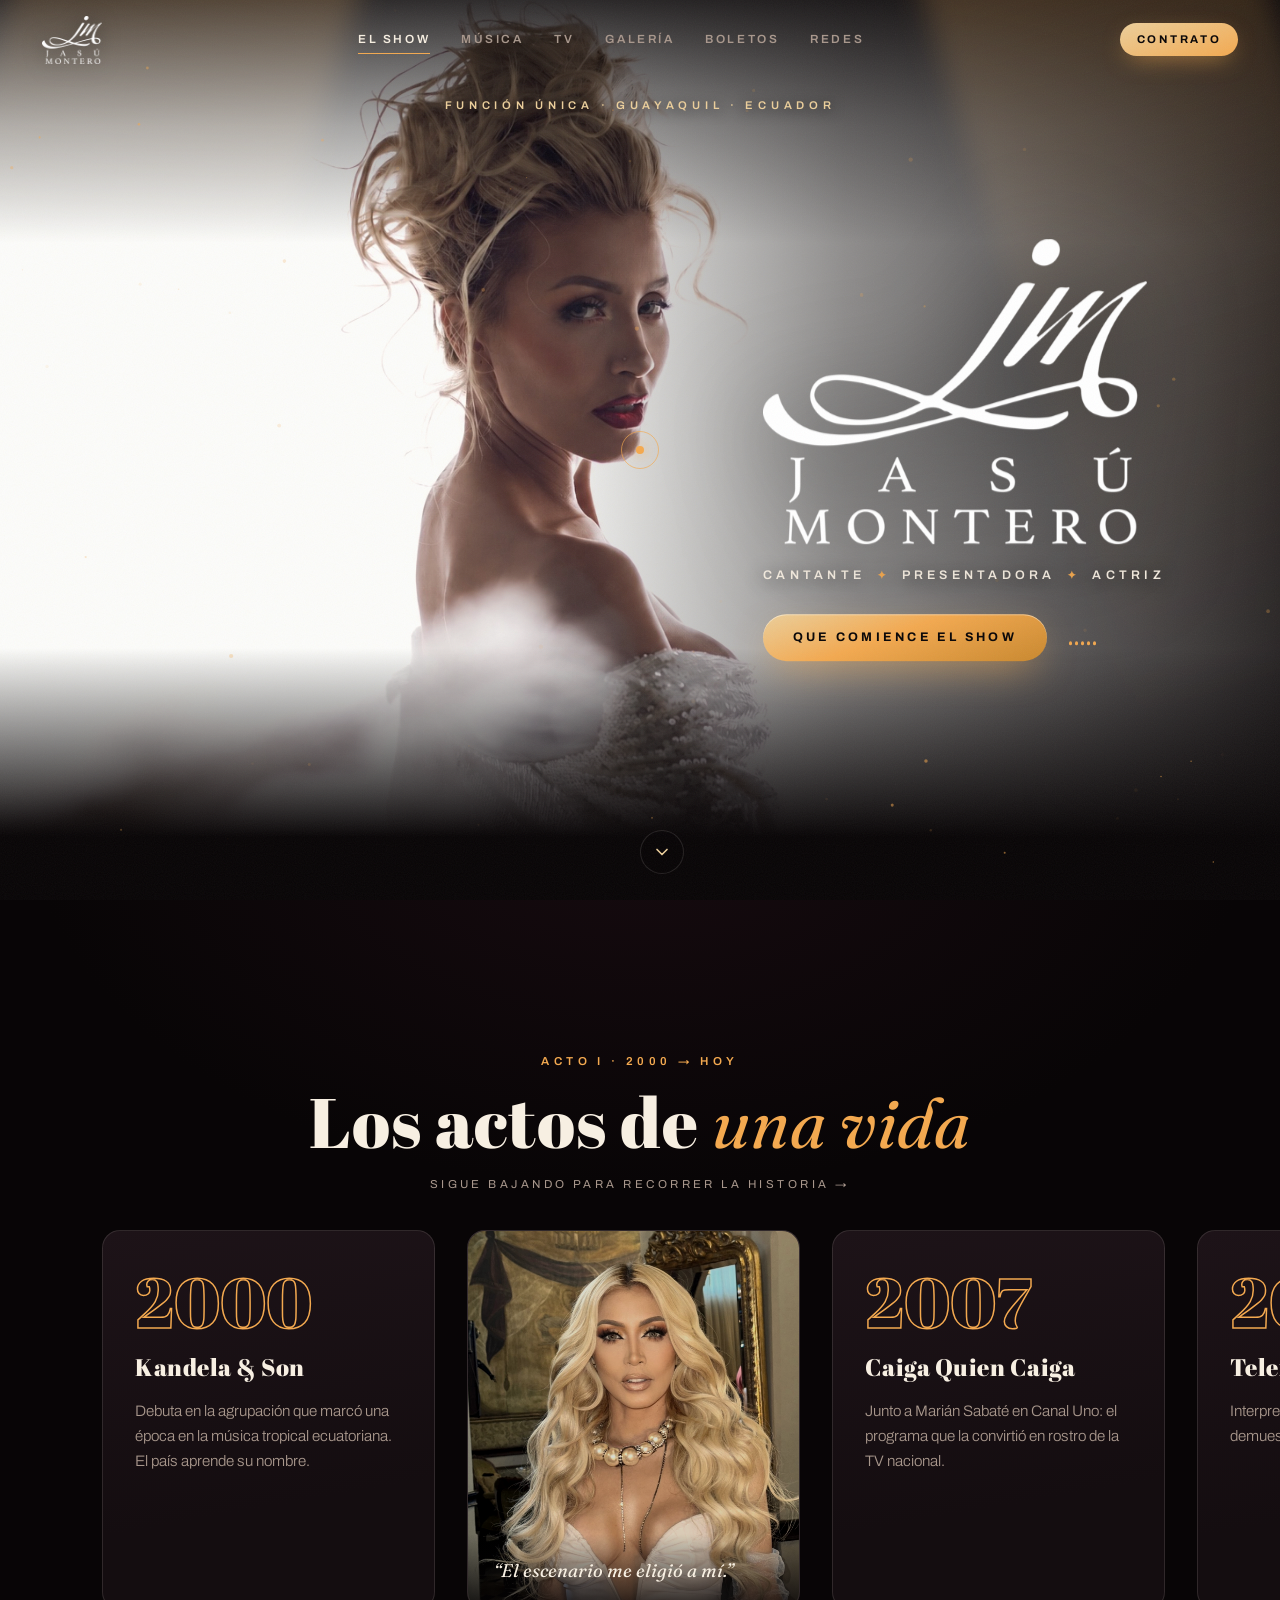
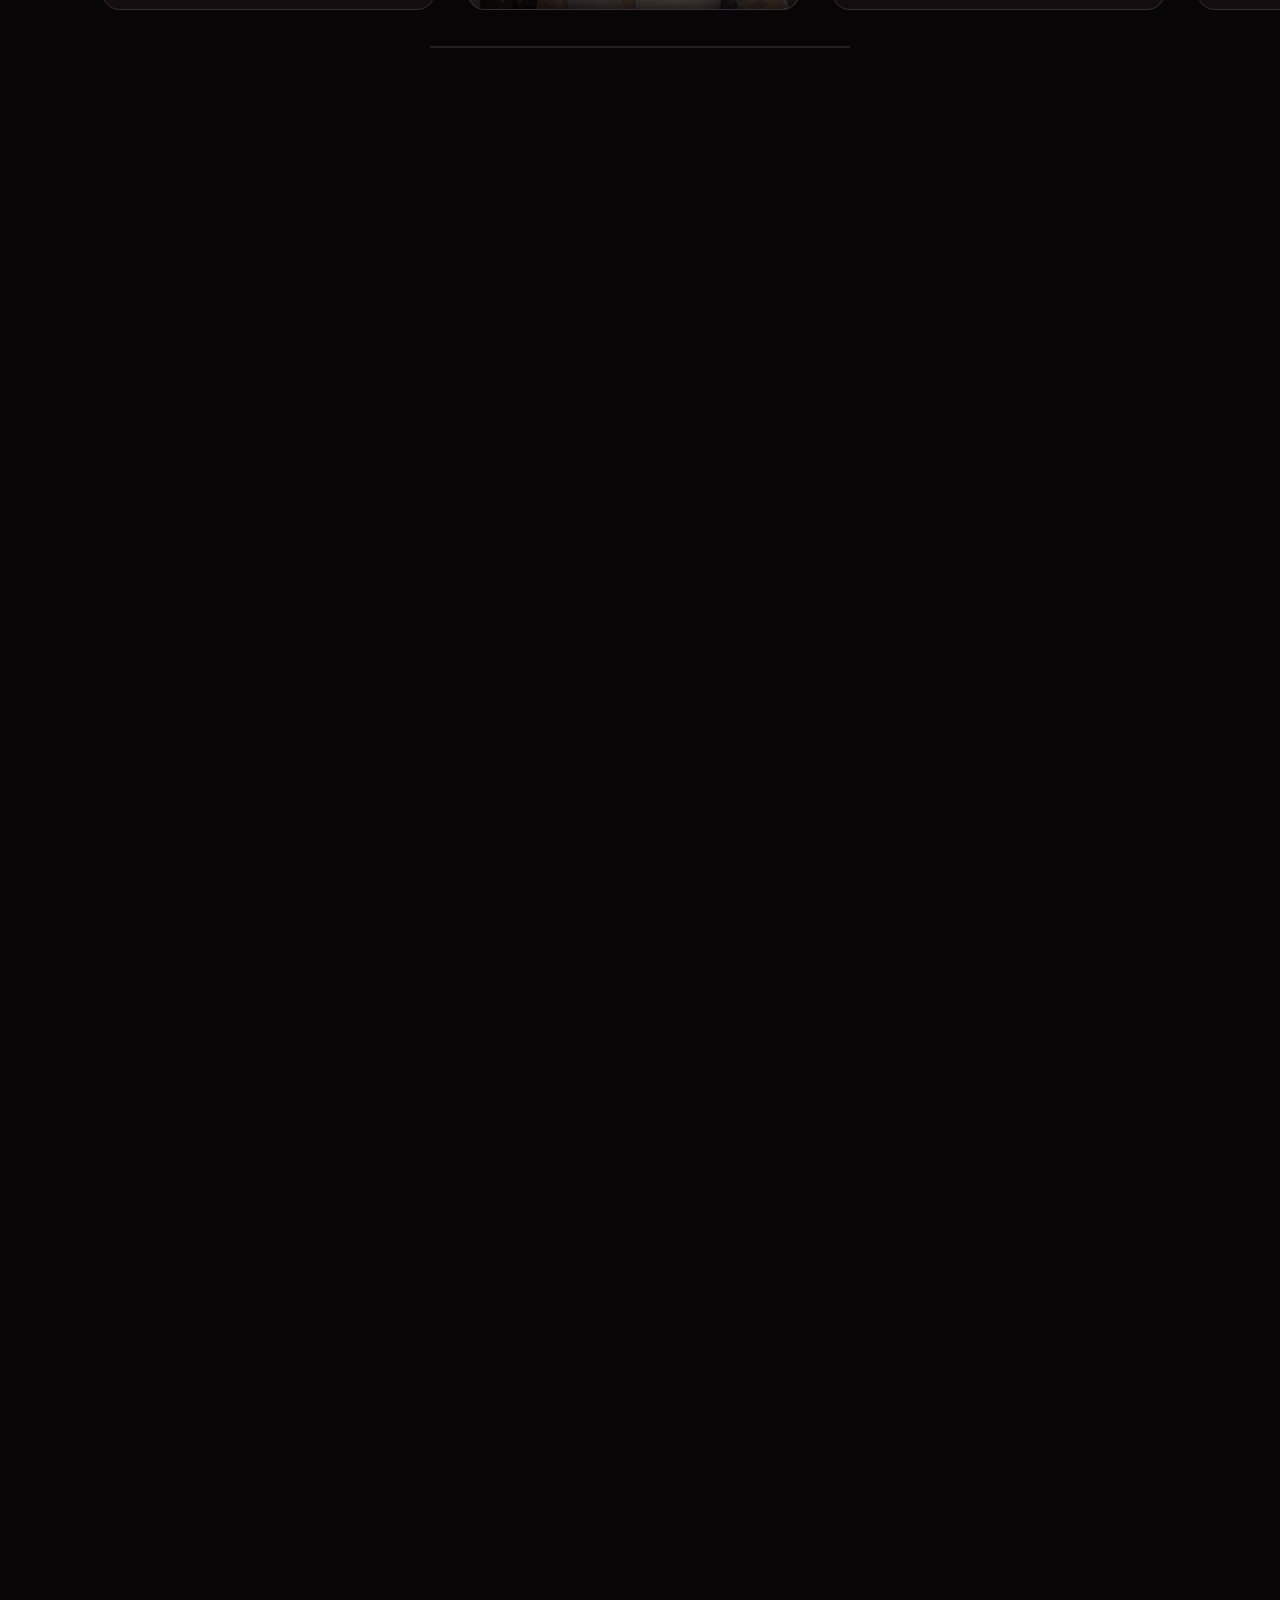
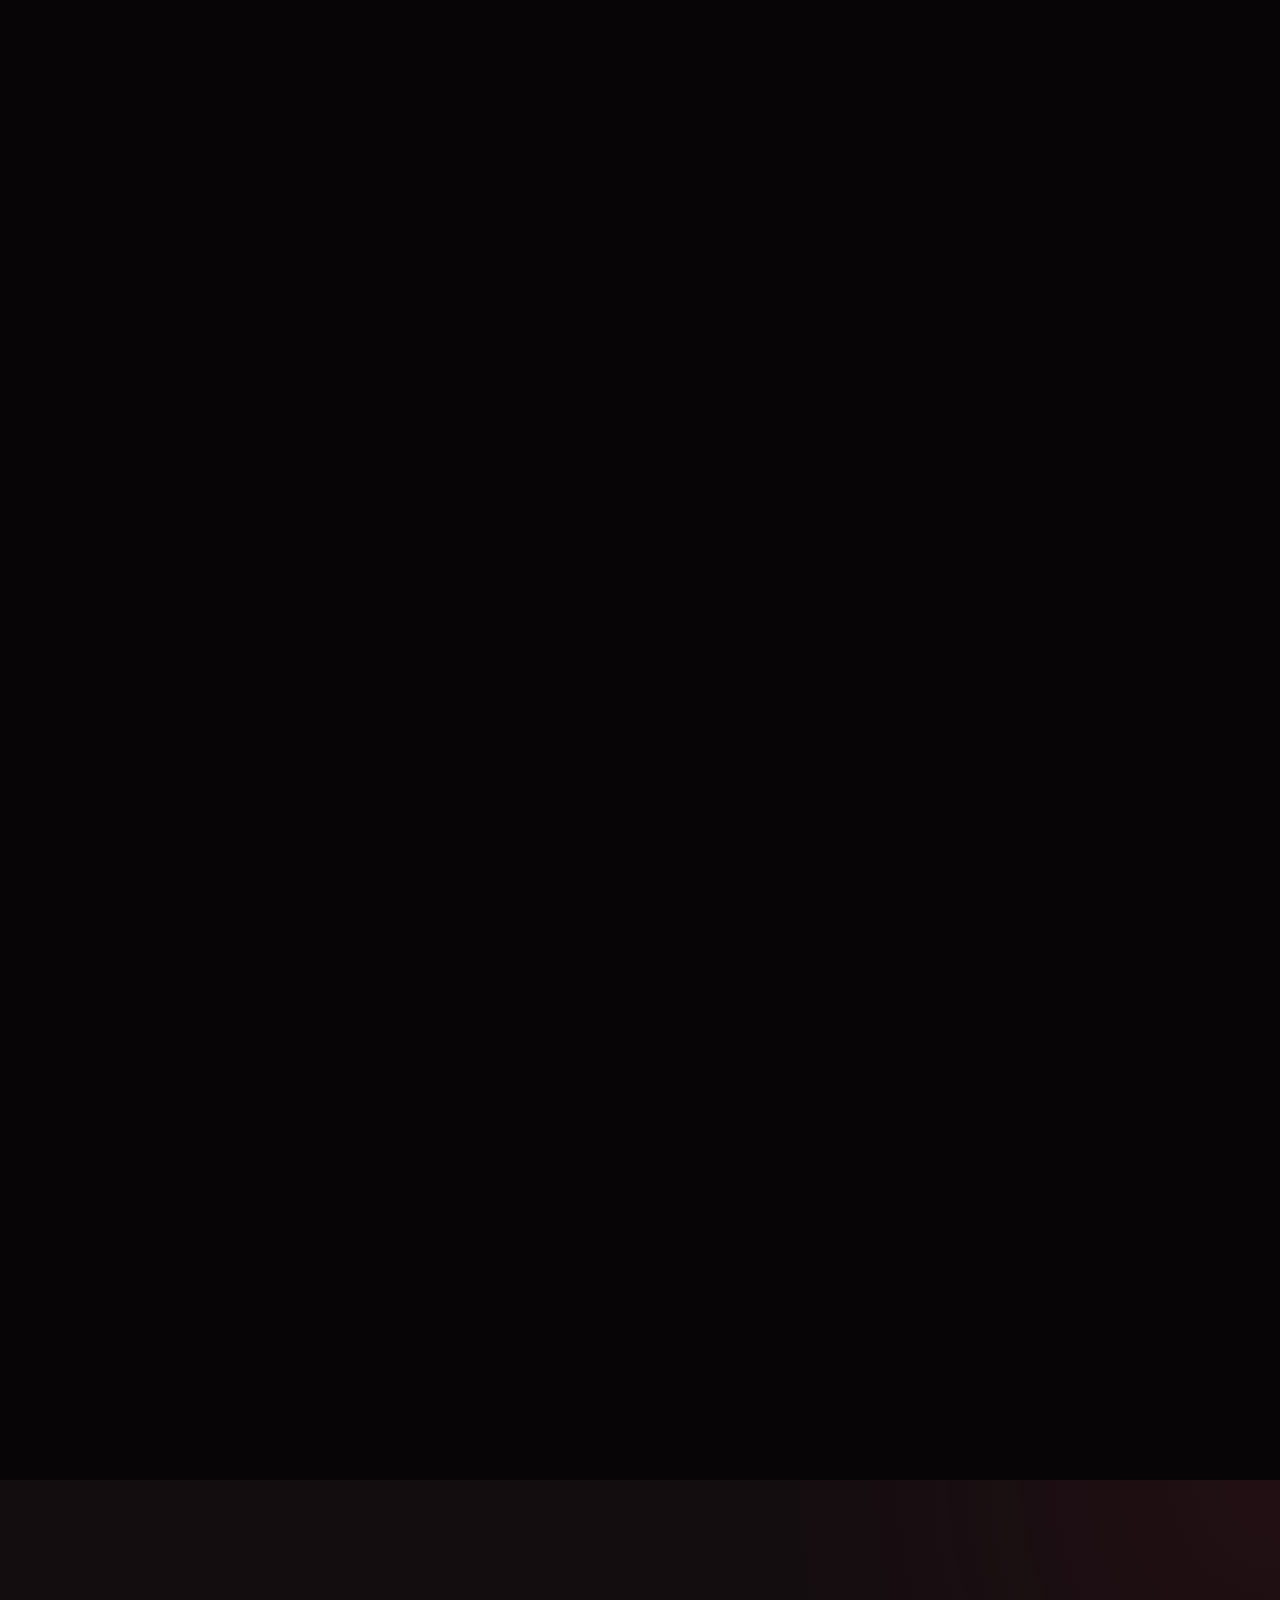
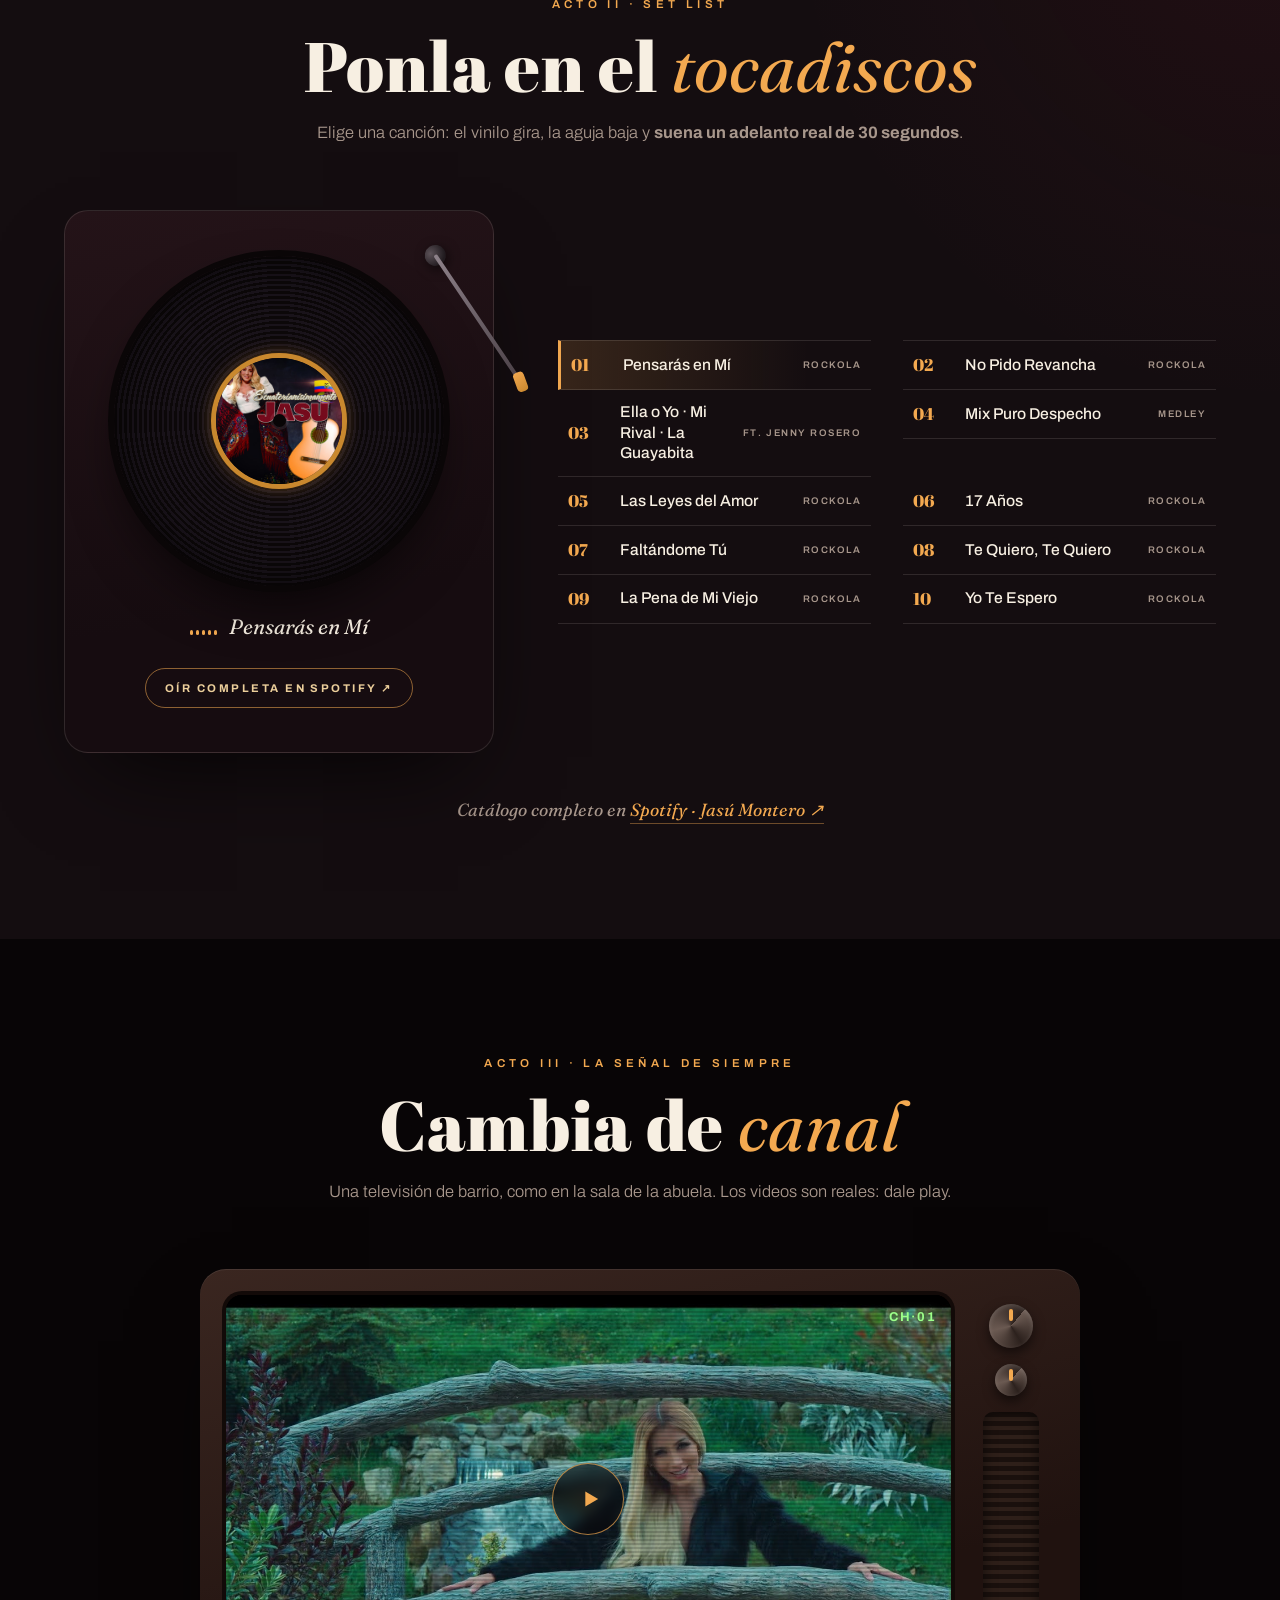
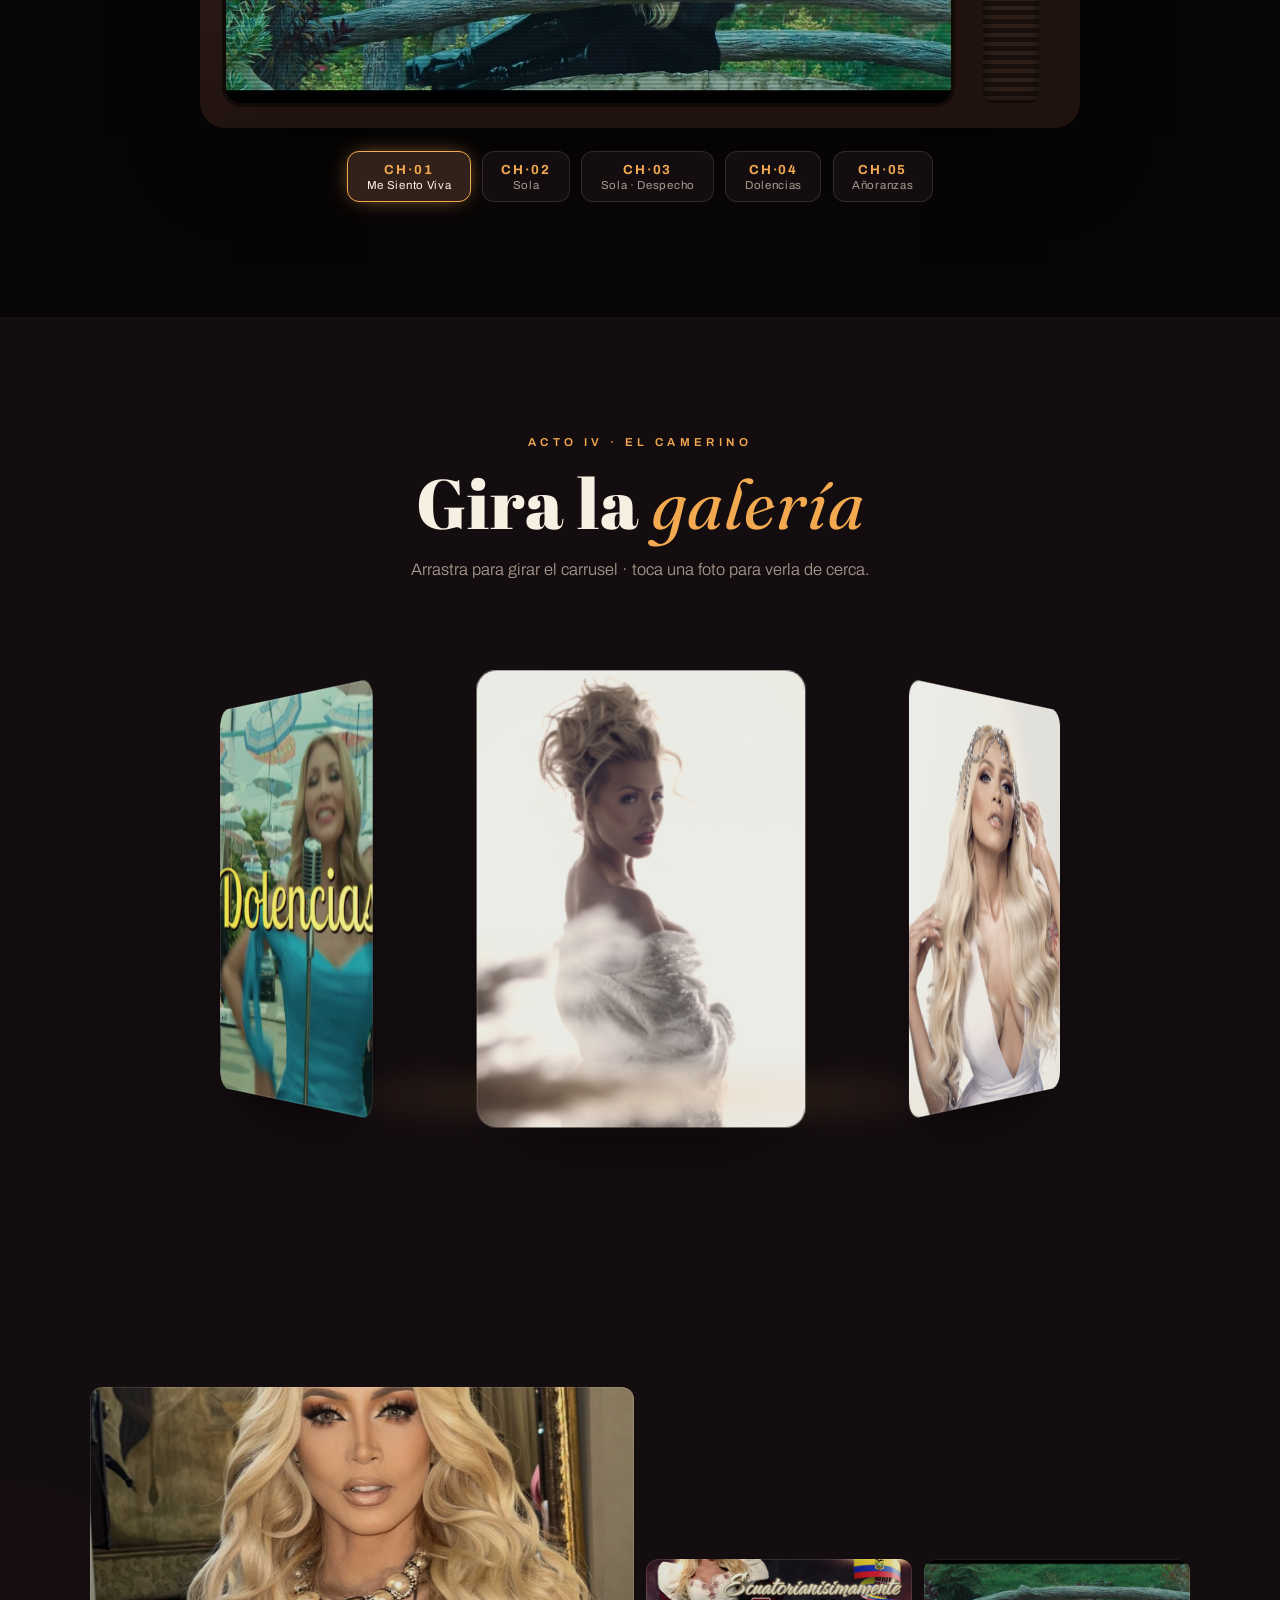
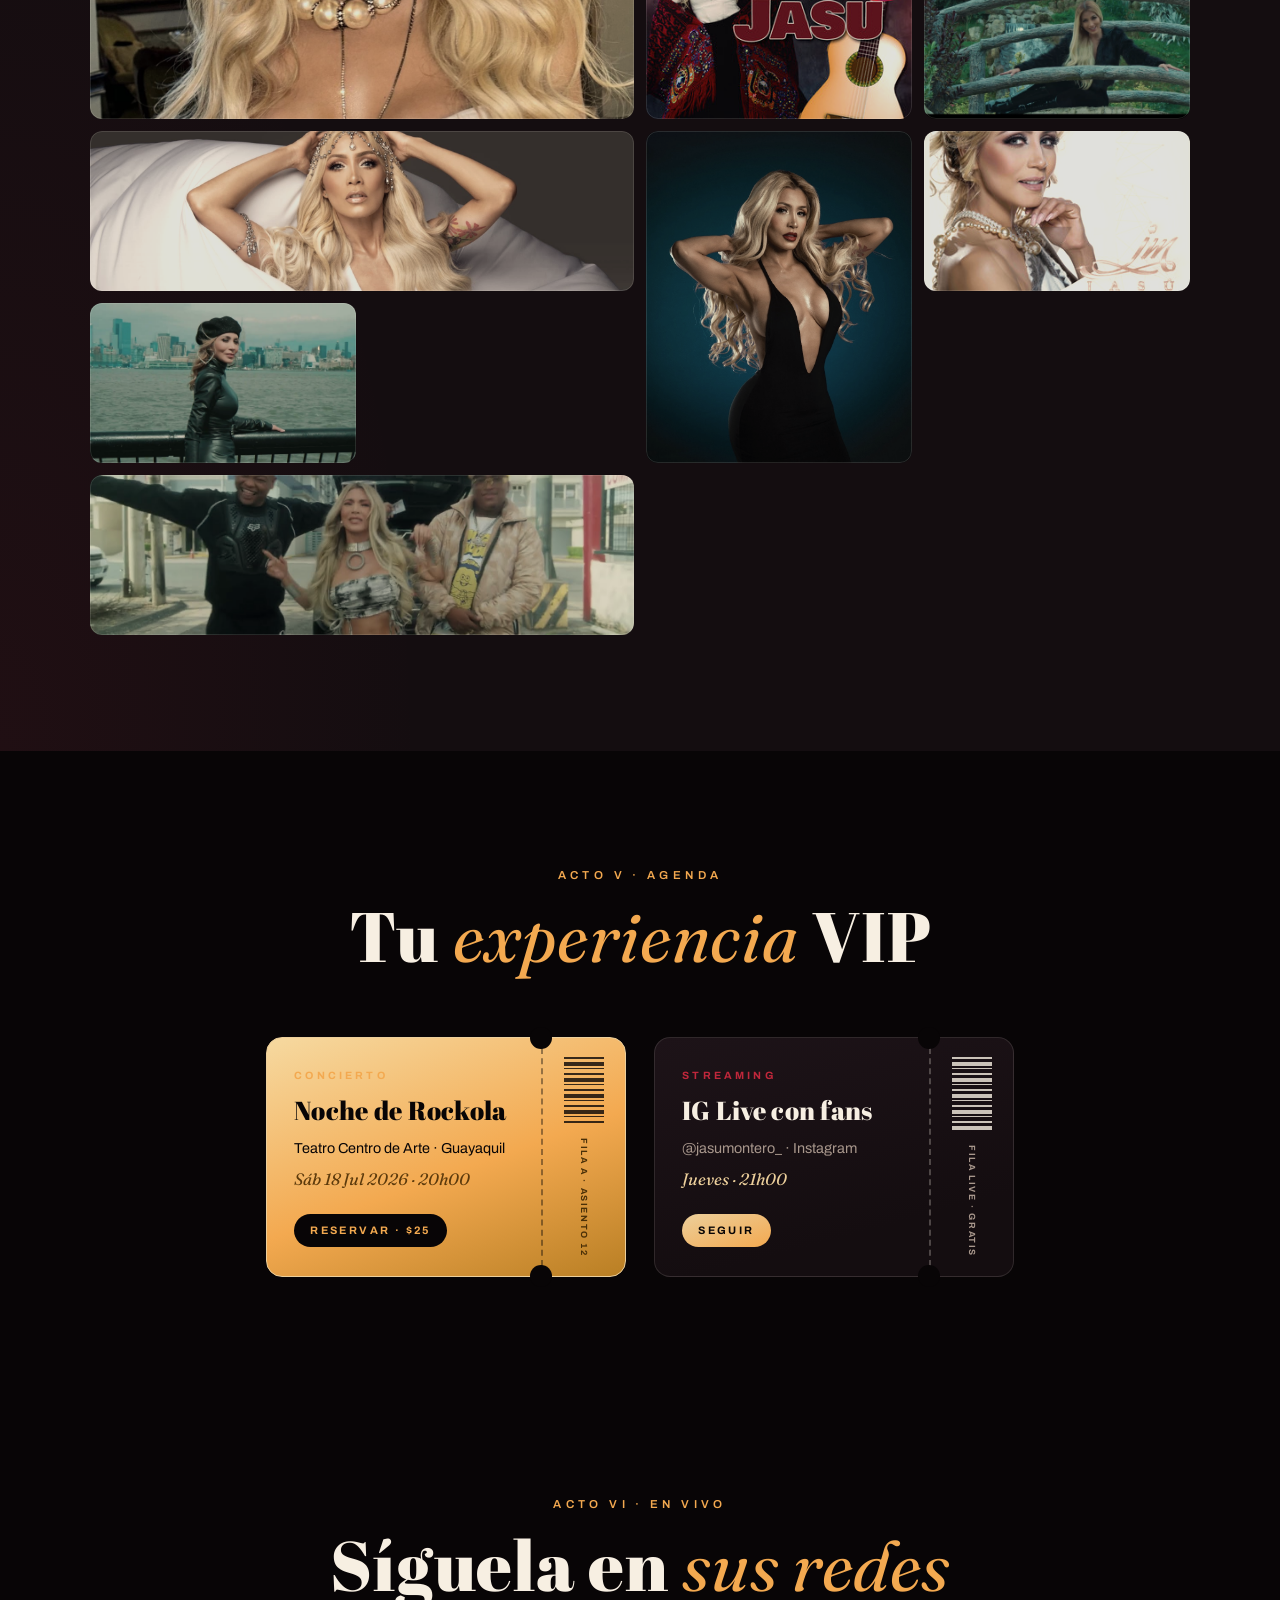
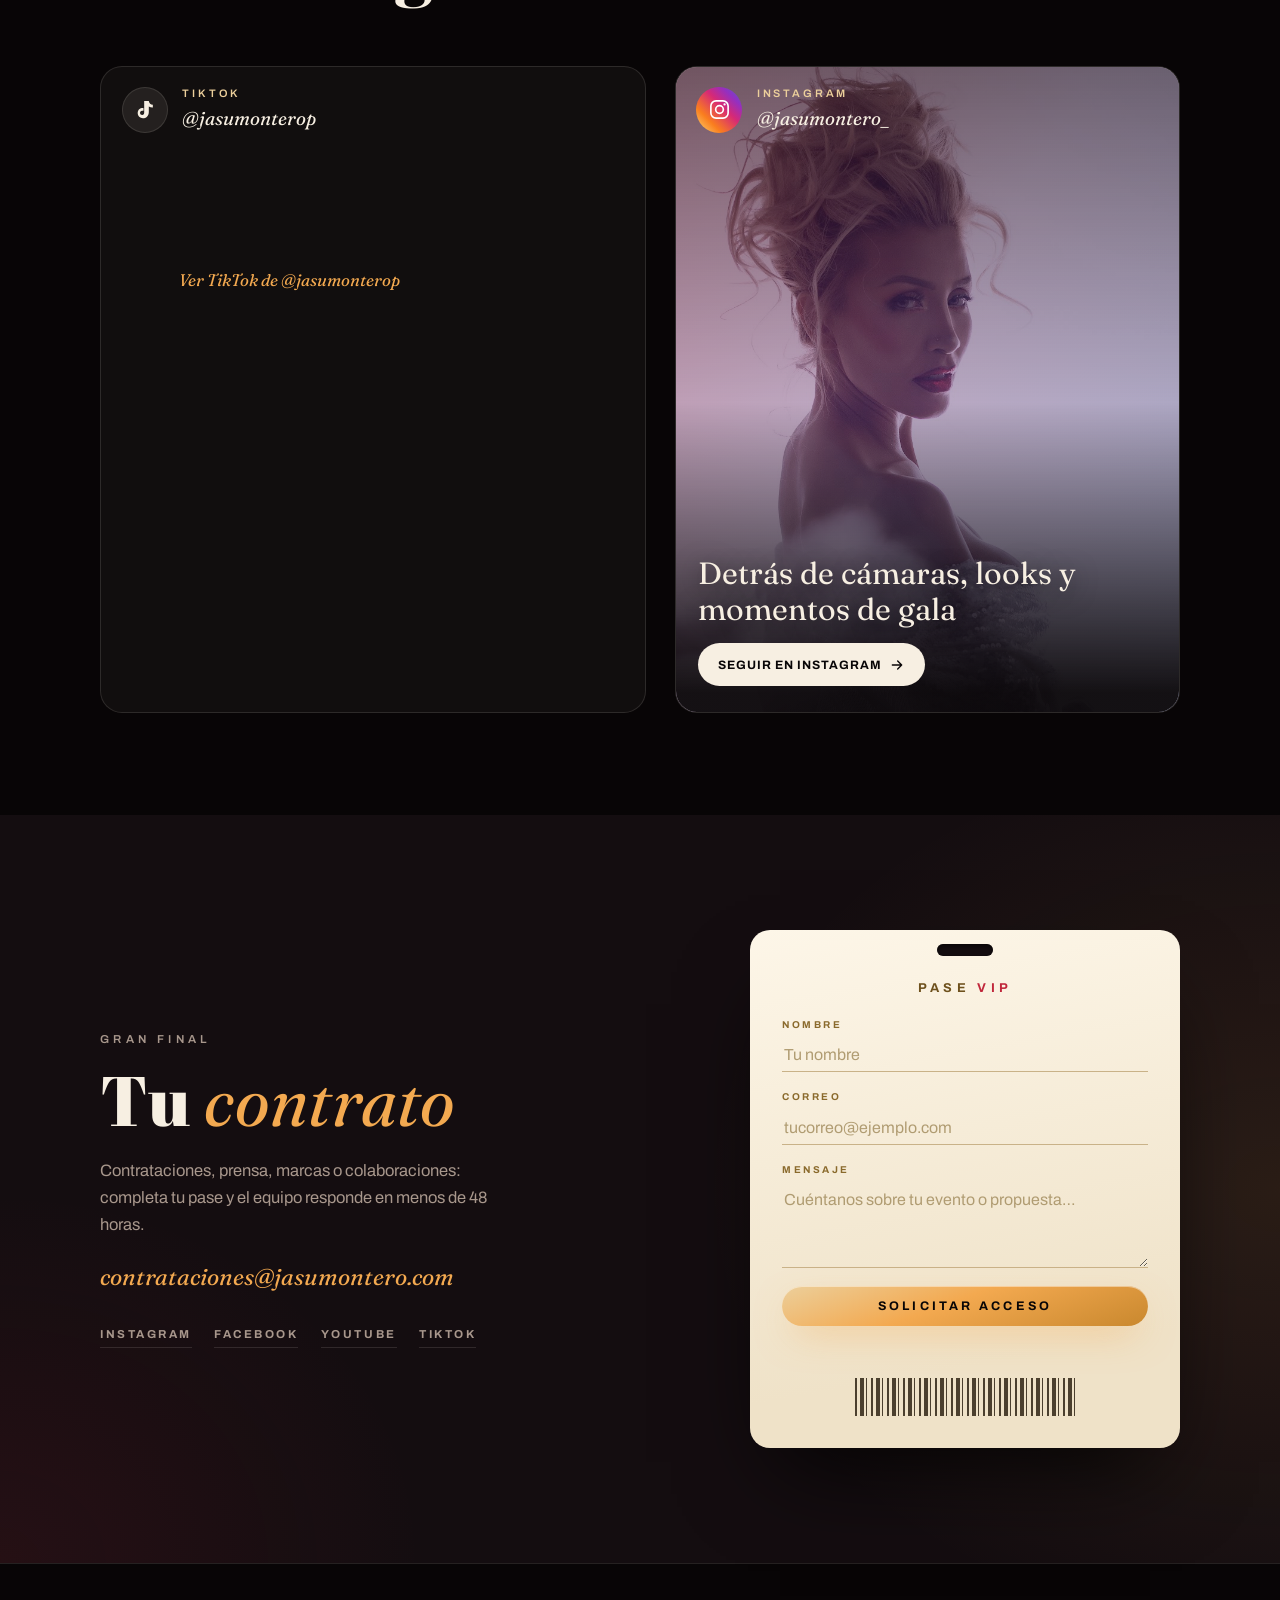
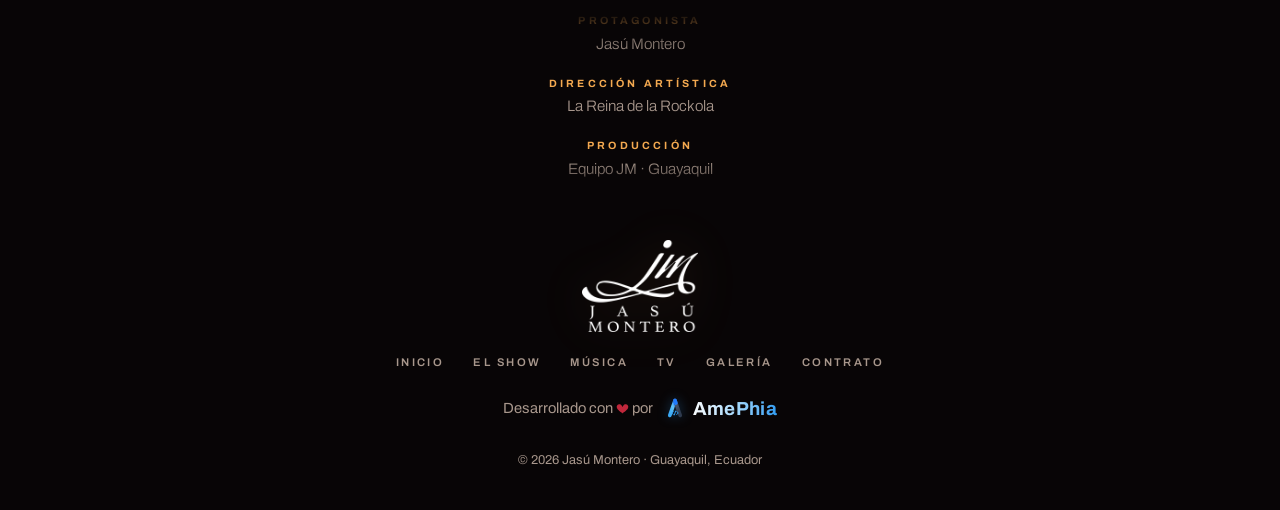
==== commit 129816ca: "SEO: quitar 'De Casa en Casa' de las keywords (consistencia) Co-Authored-By: Claude Opus 4.8 <norepl" ====
--- a/index.html
+++ b/index.html
@@ -10,7 +10,7 @@
   <link rel="canonical" href="https://jasumontero.com/">
   <meta name="robots" content="index, follow, max-image-preview:large, max-snippet:-1">
   <meta name="author" content="Jasú Montero">
-  <meta name="keywords" content="Jasú Montero, rockola, cantante ecuatoriana, música ecuatoriana, presentadora, actriz, De Casa en Casa, Las Tr3s, Kandela y Son, Guayaquil, Ecuador">
+  <meta name="keywords" content="Jasú Montero, rockola, cantante ecuatoriana, música ecuatoriana, presentadora, actriz, Las Tr3s, Kandela y Son, Guayaquil, Ecuador">
   <meta name="theme-color" content="#080506">
   <meta name="geo.region" content="EC-G">
   <meta name="geo.placename" content="Guayaquil, Ecuador">
